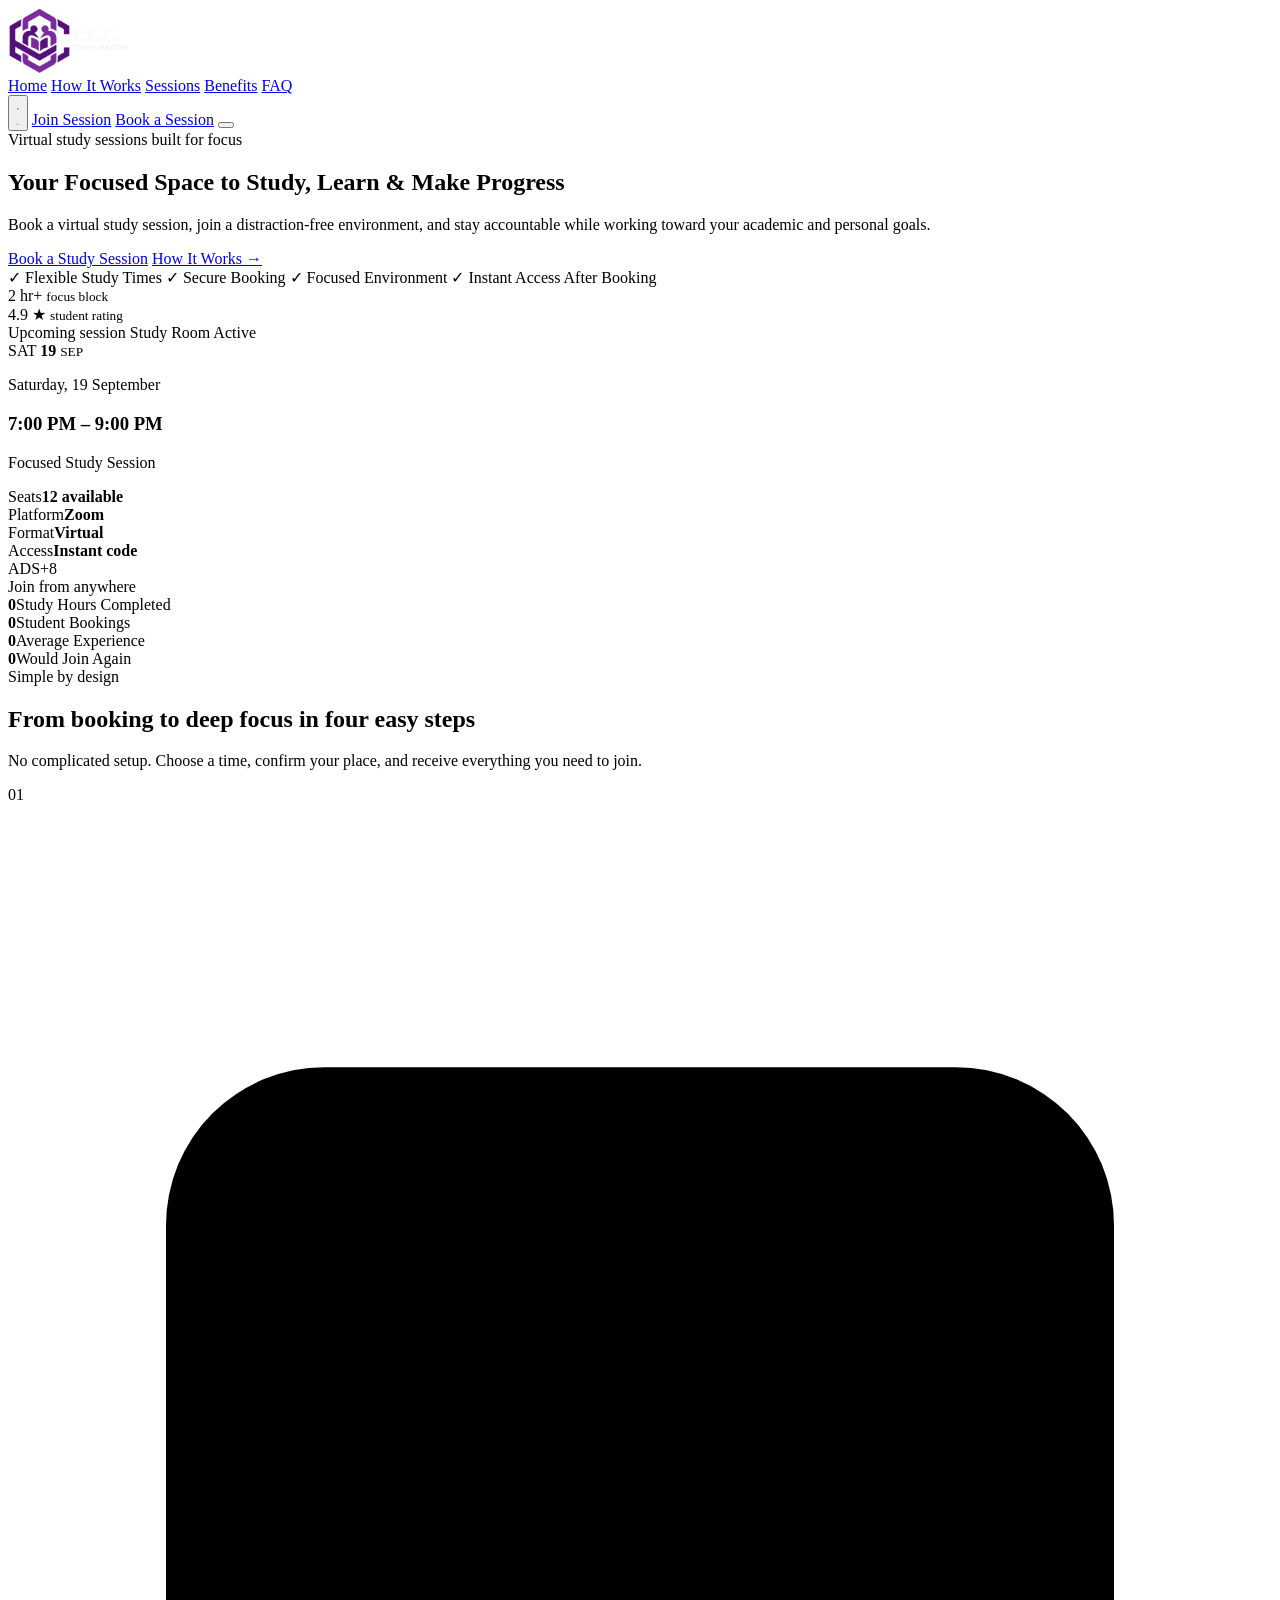
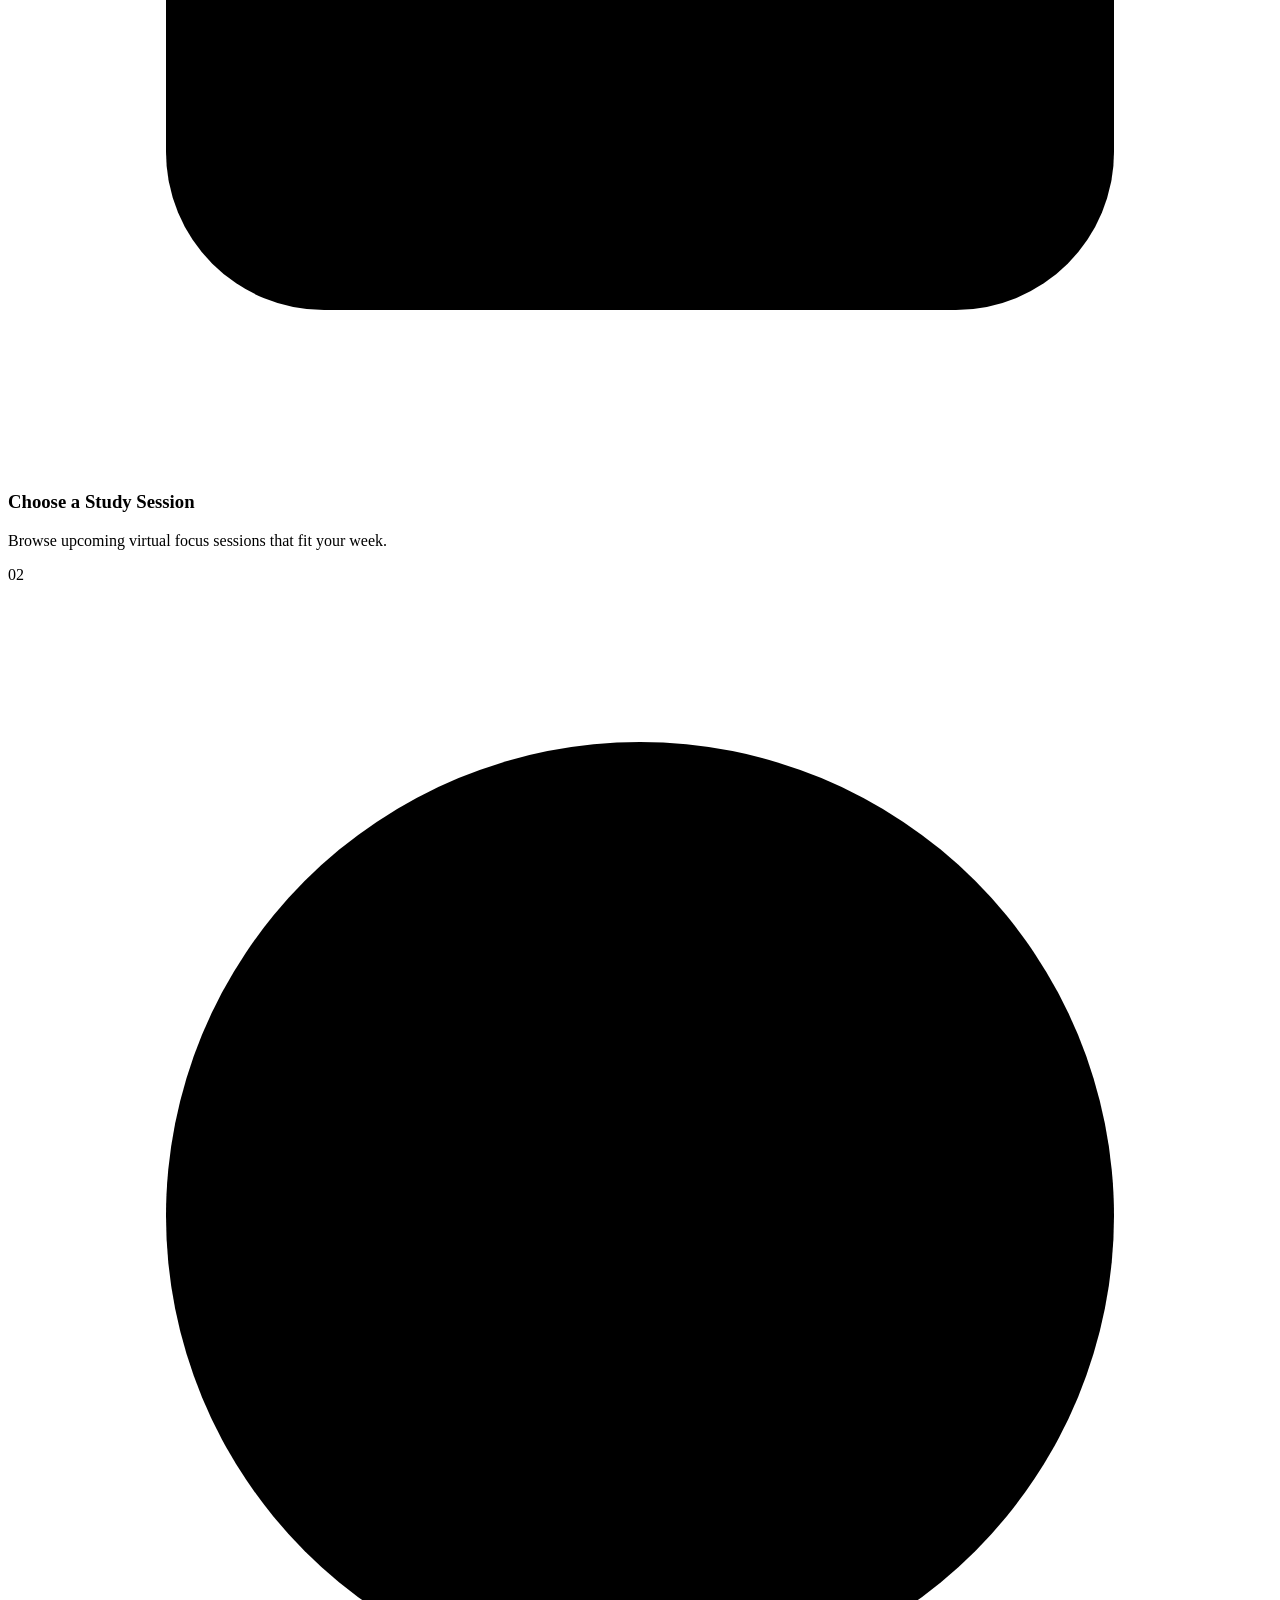
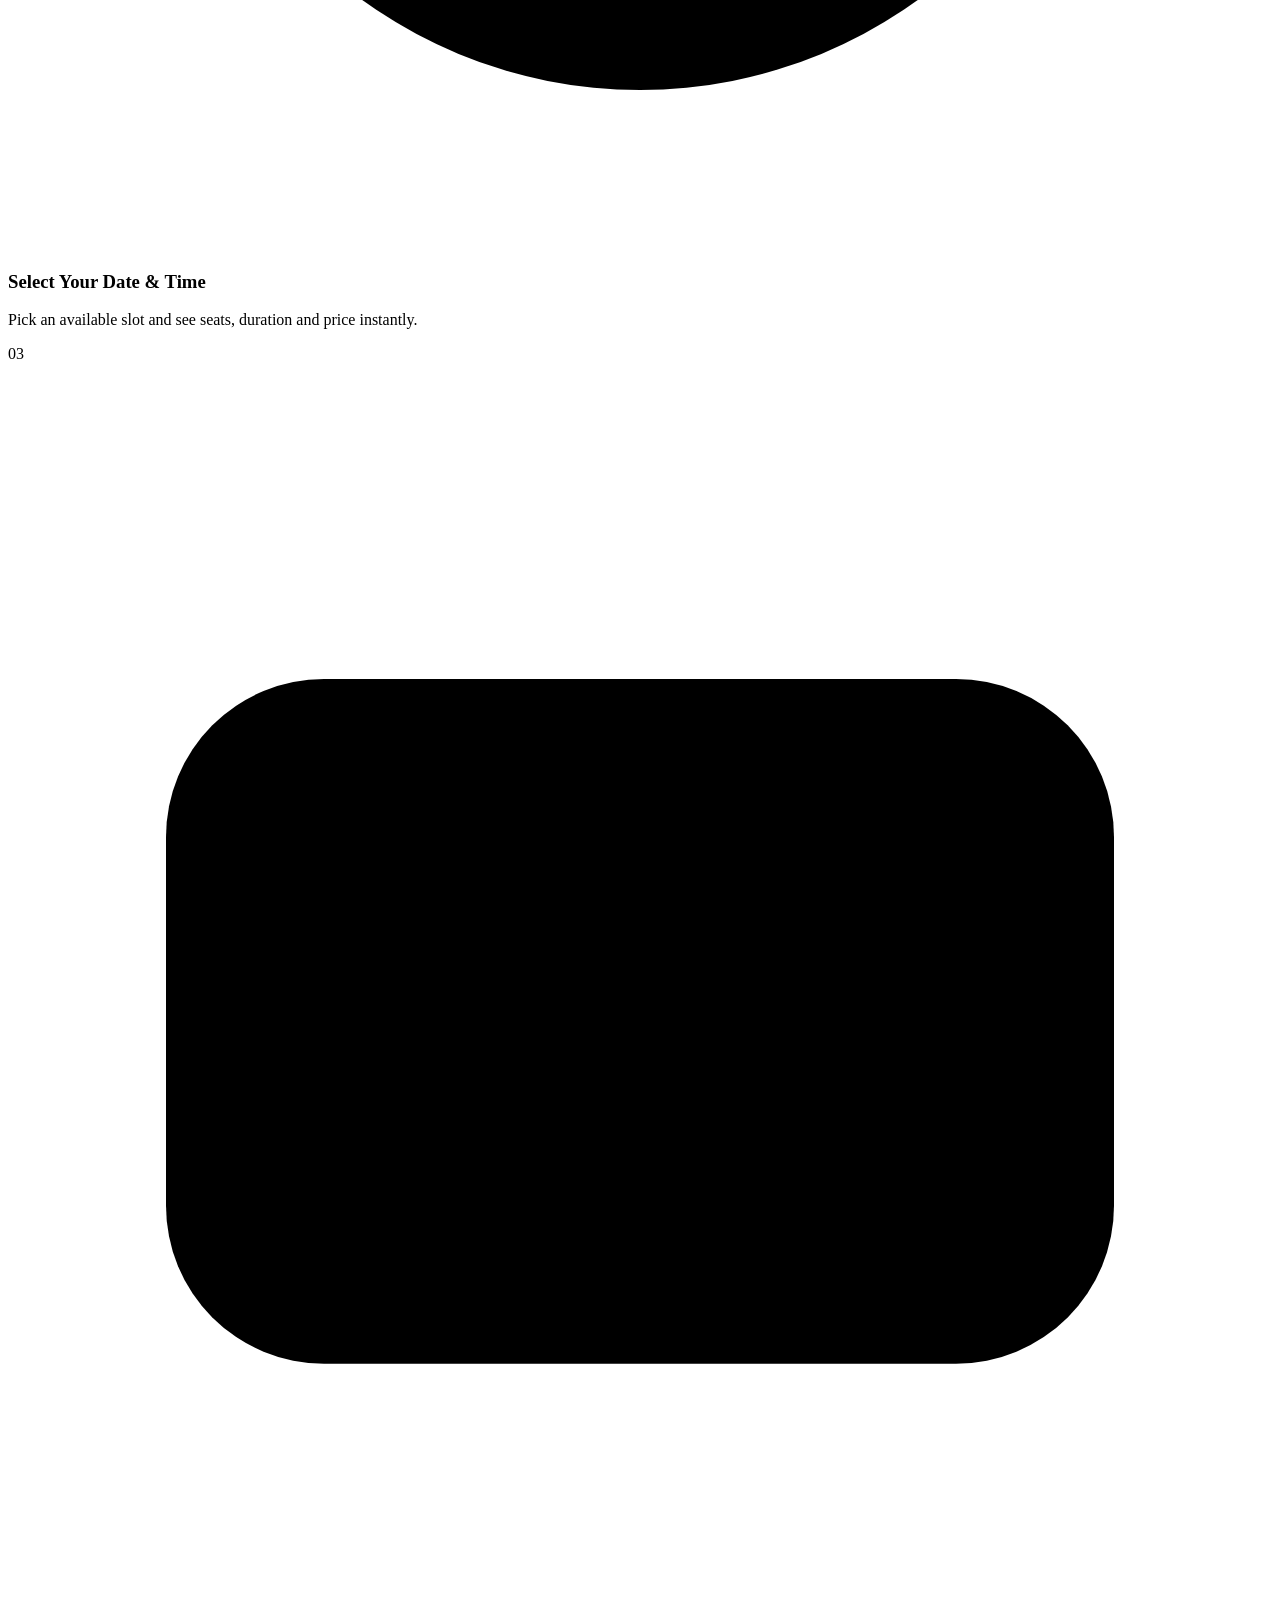
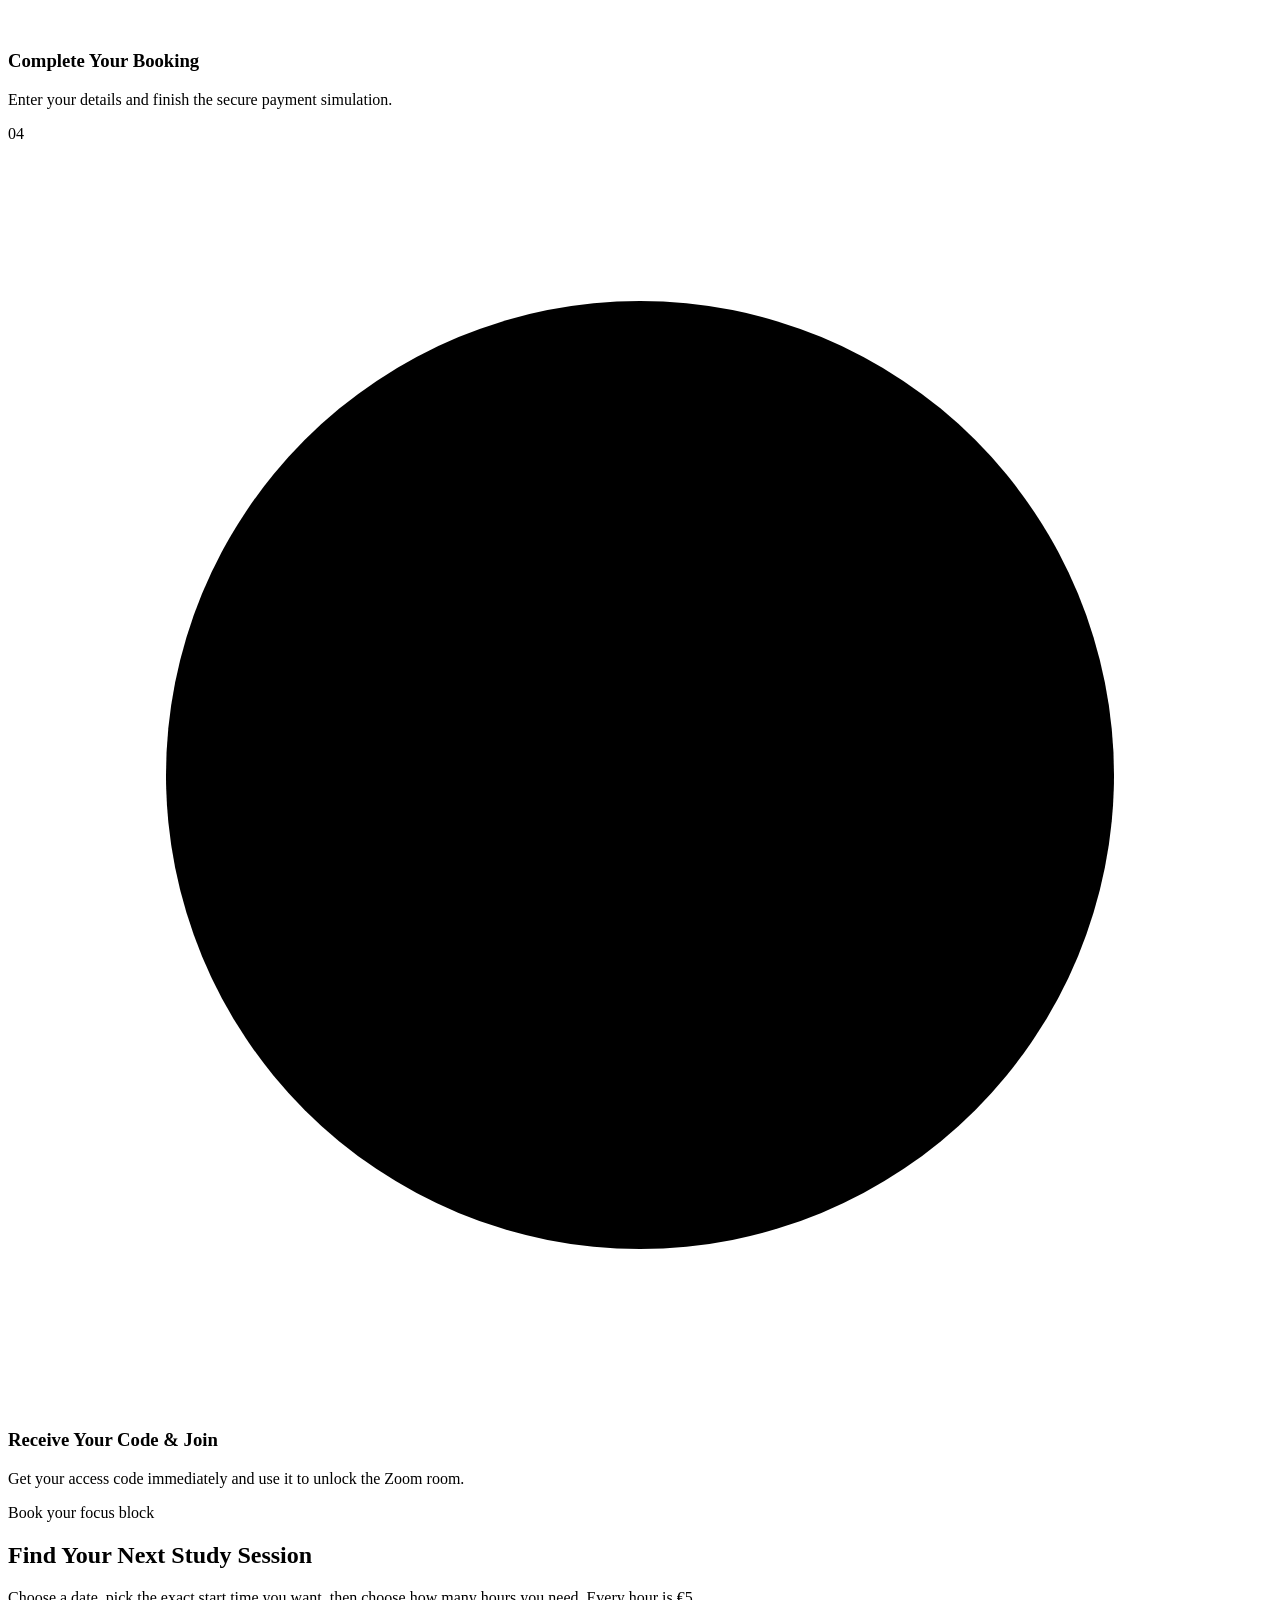
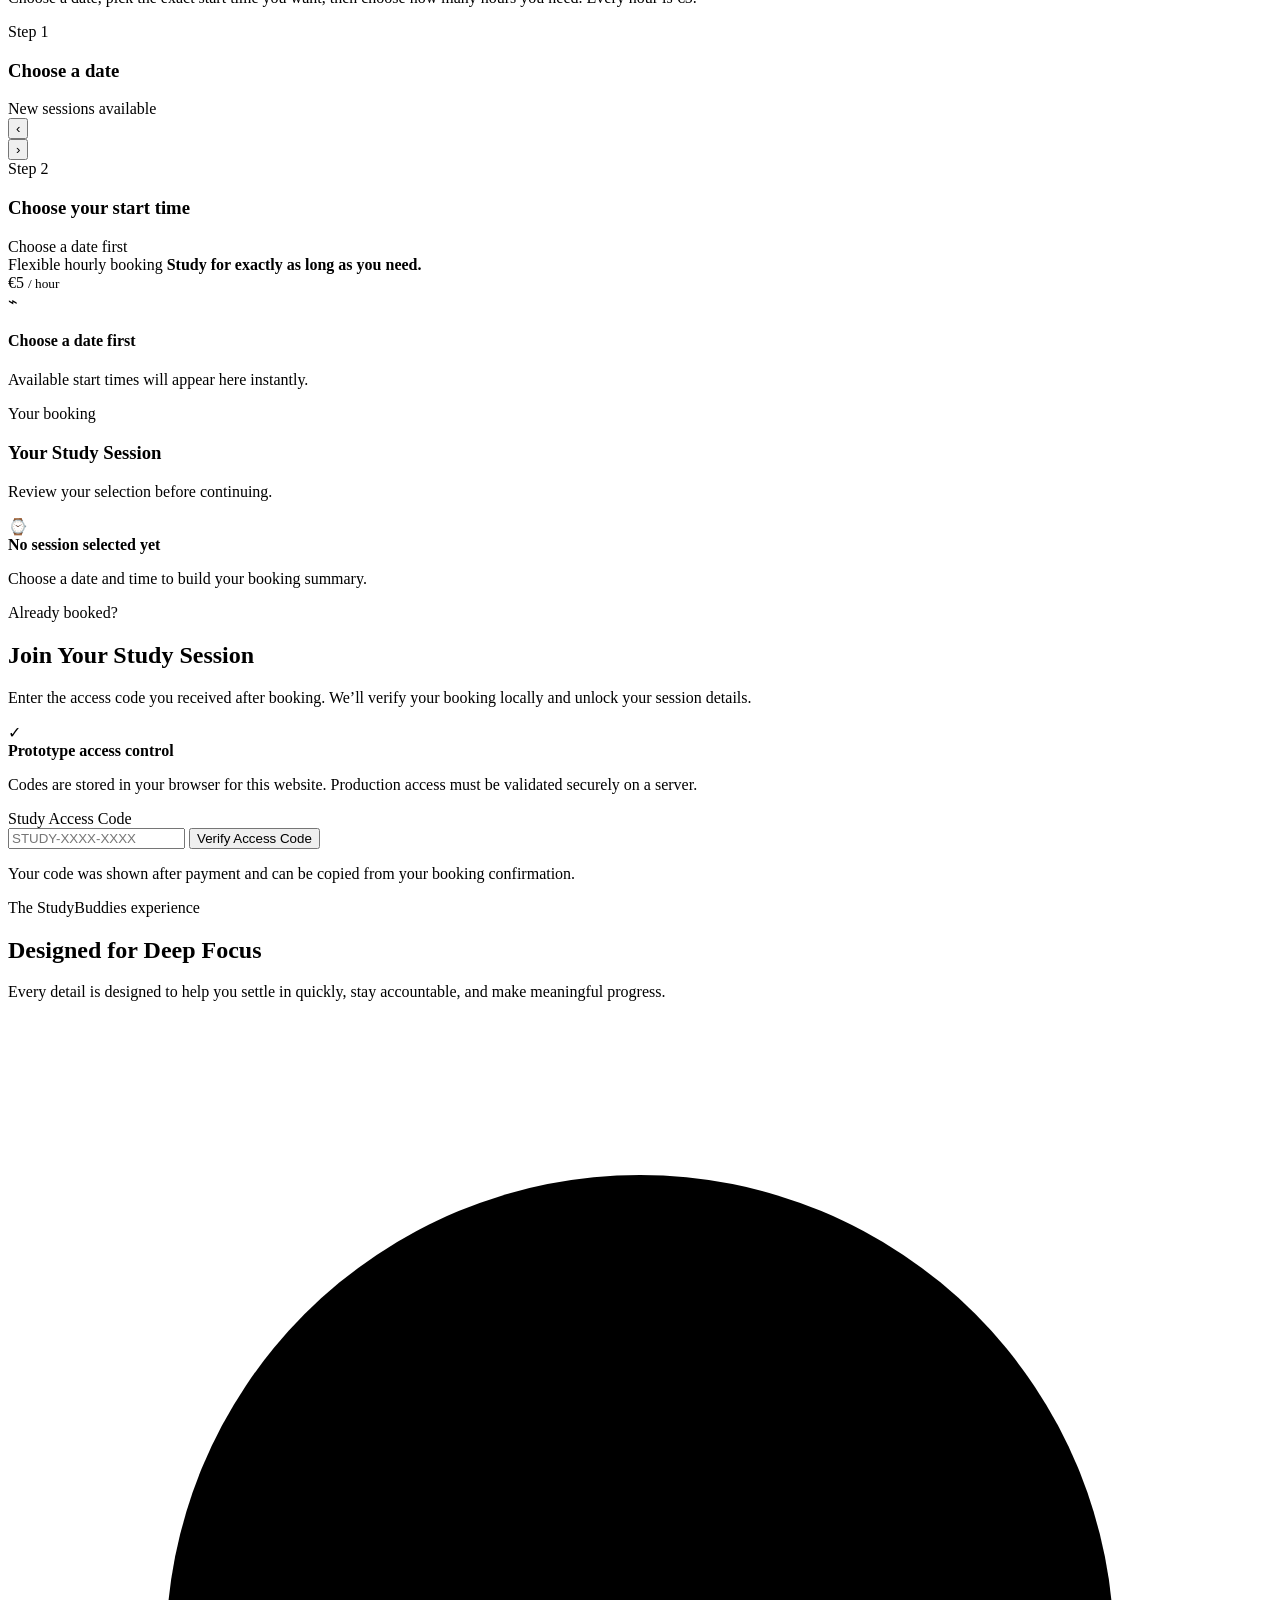
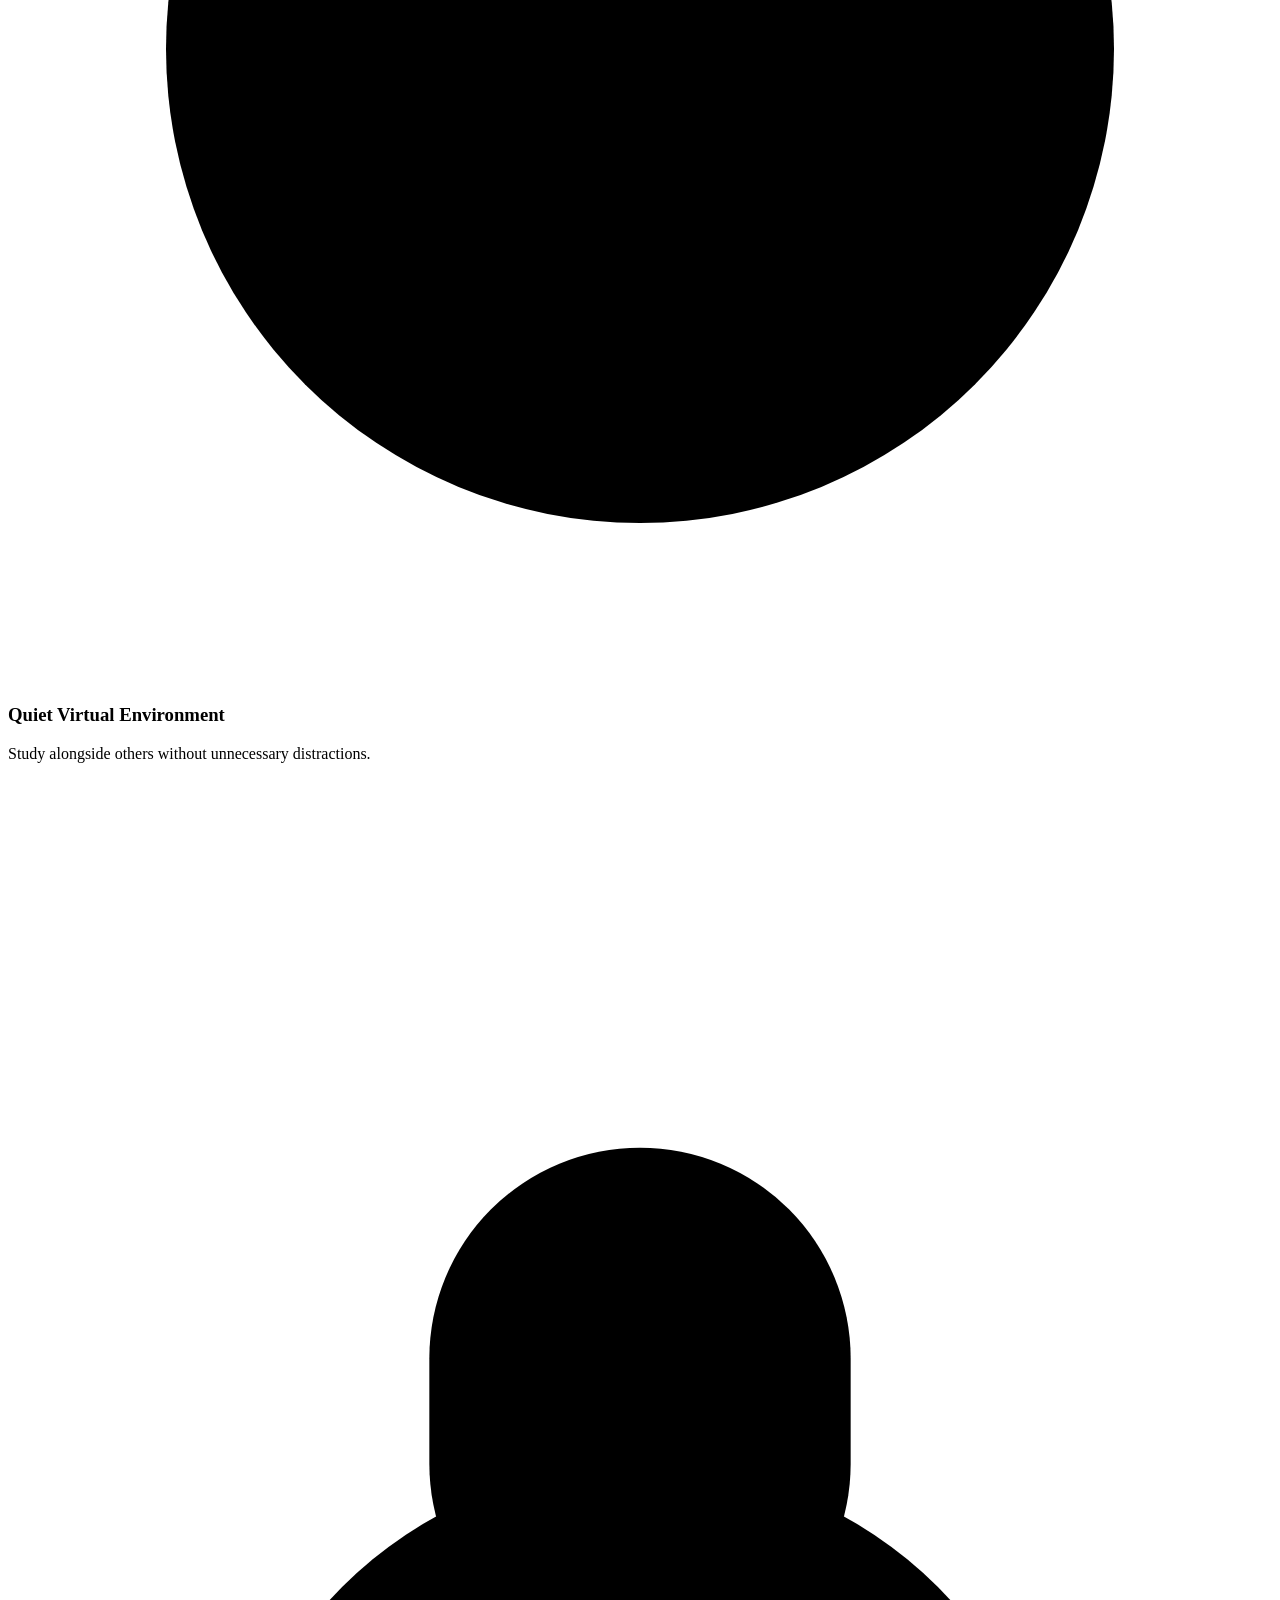
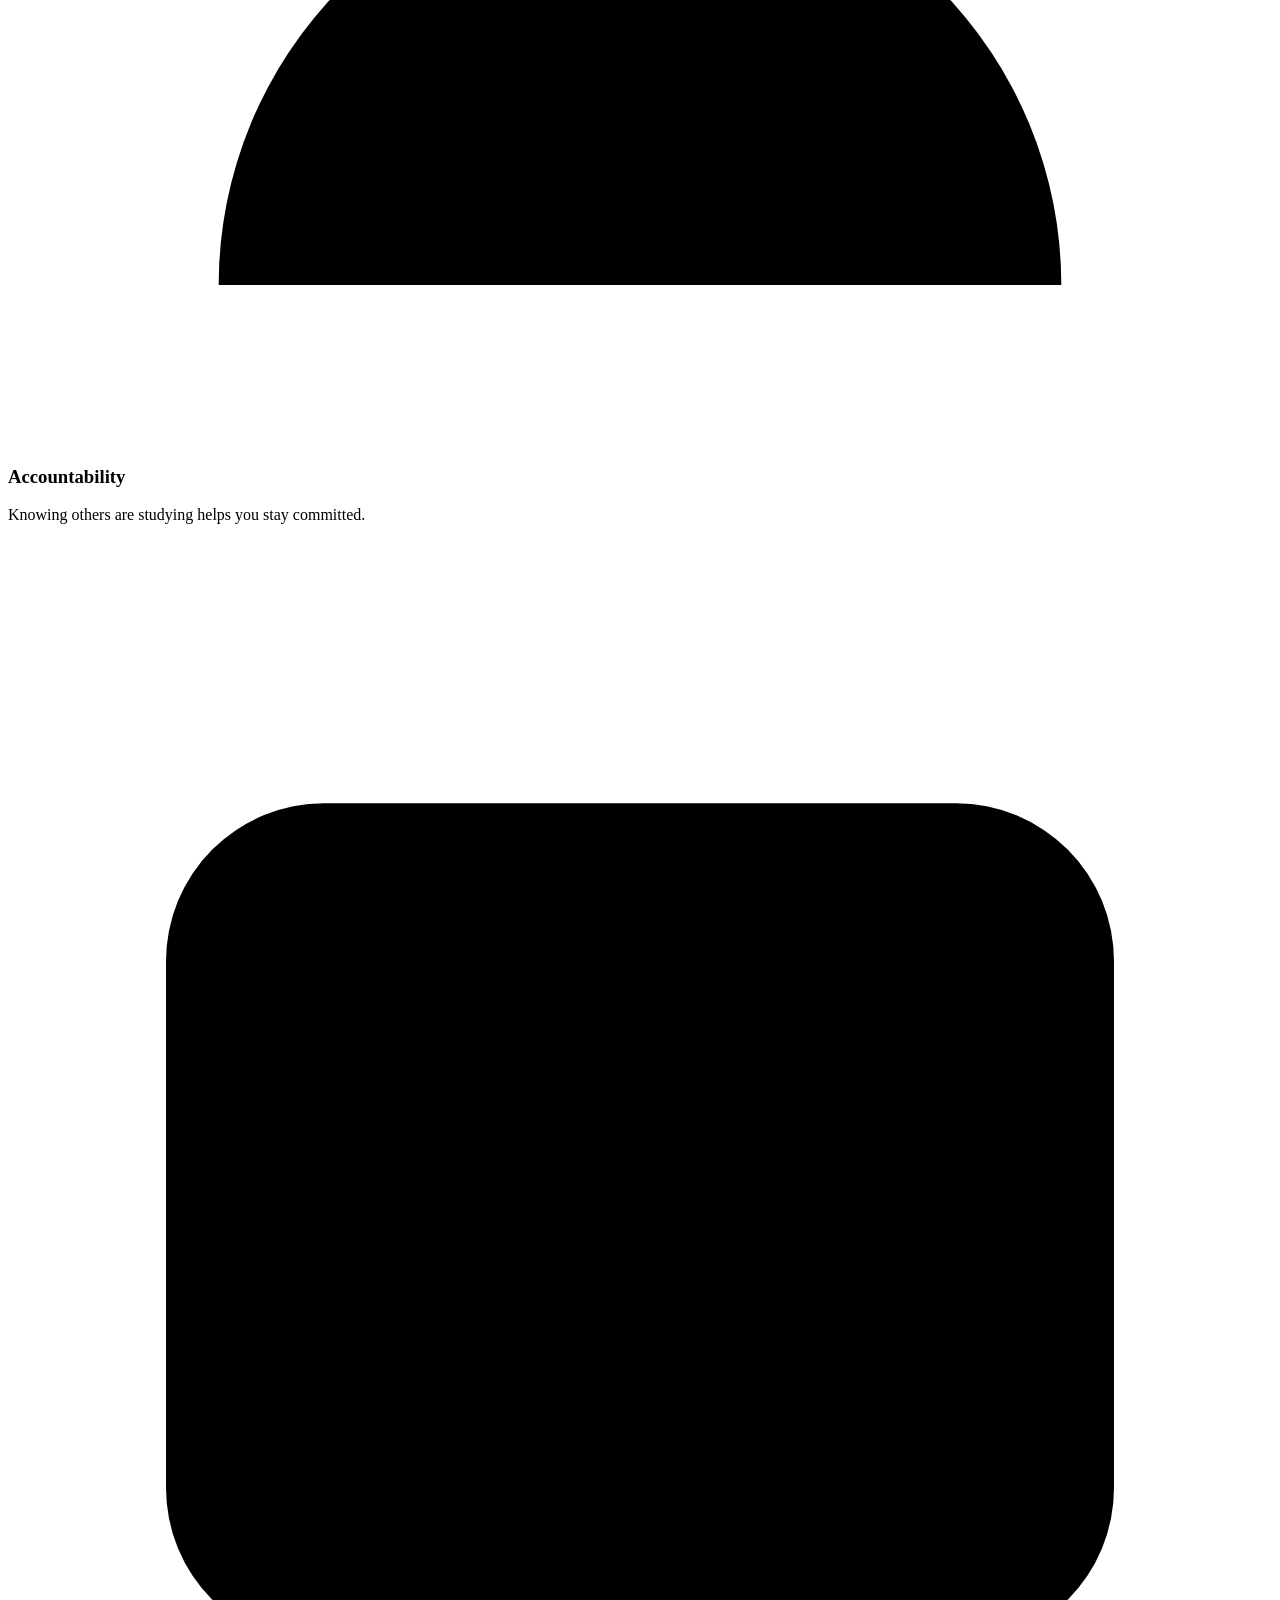
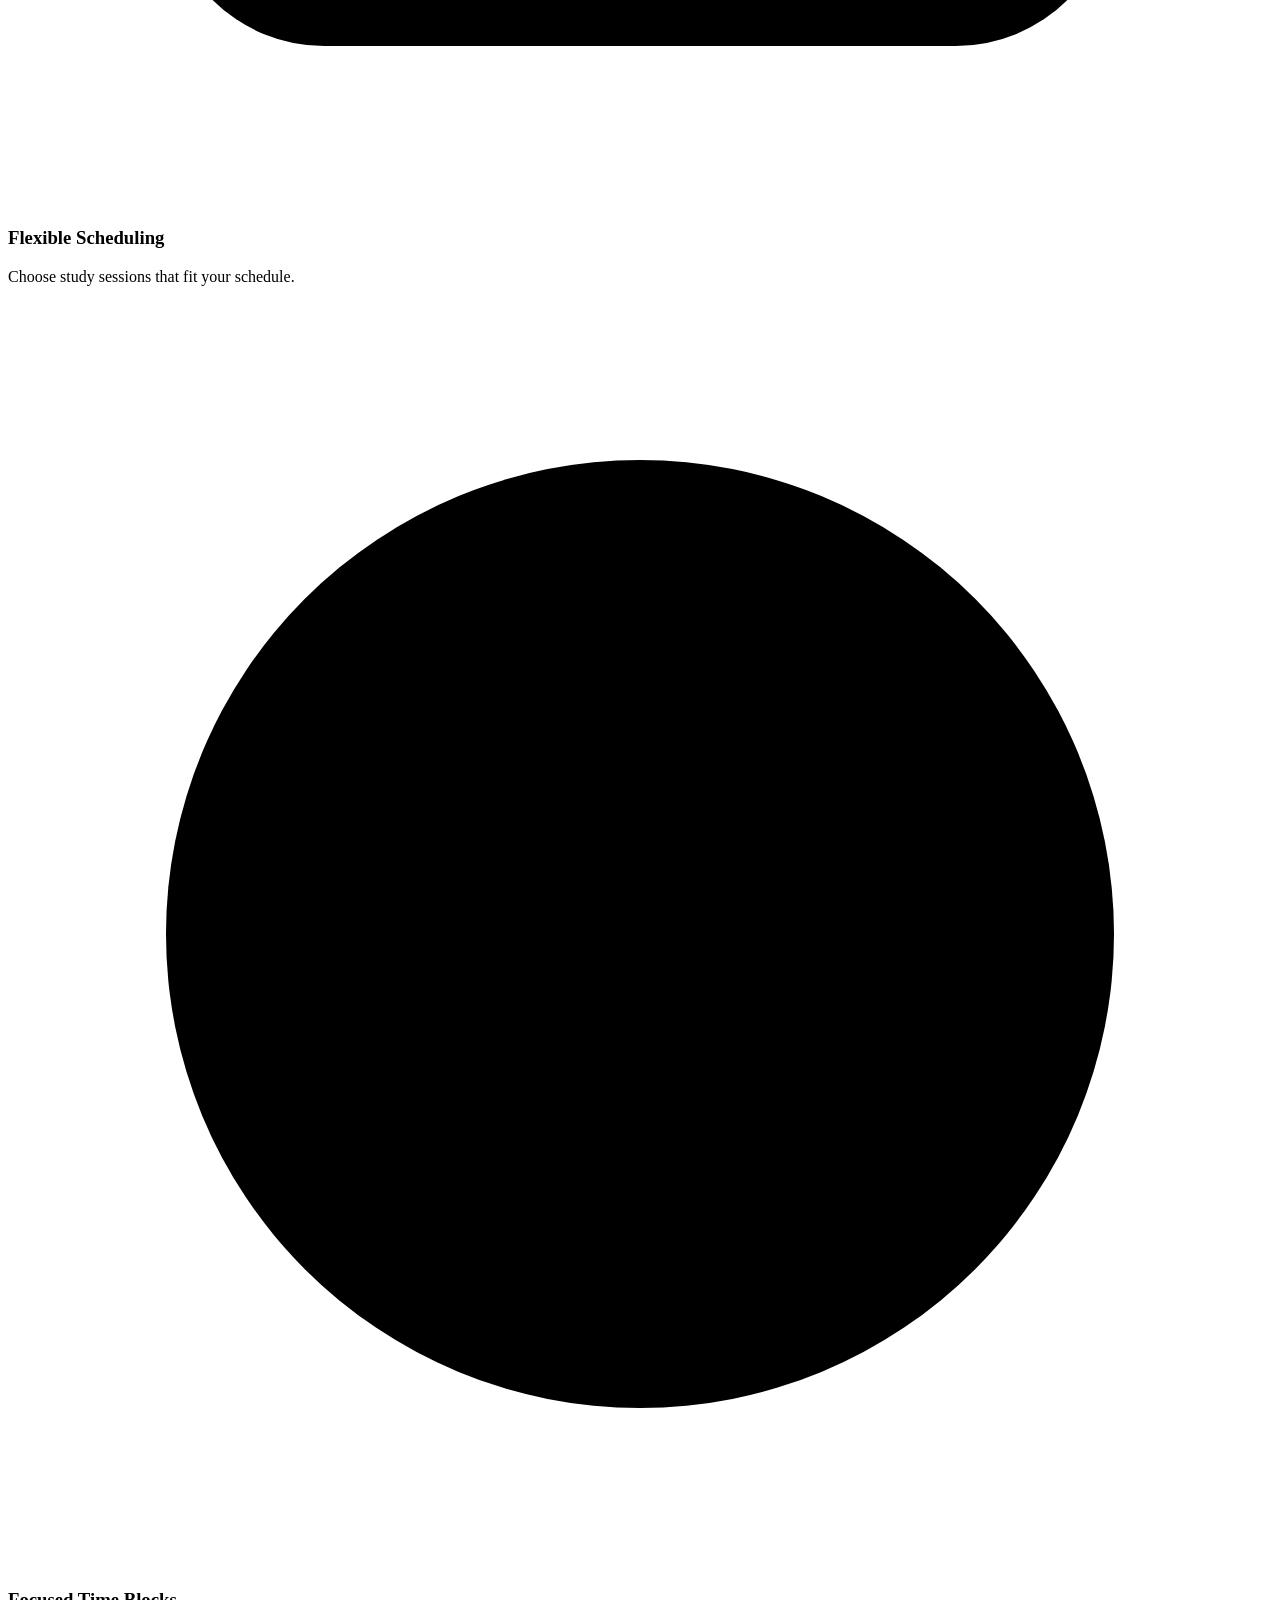
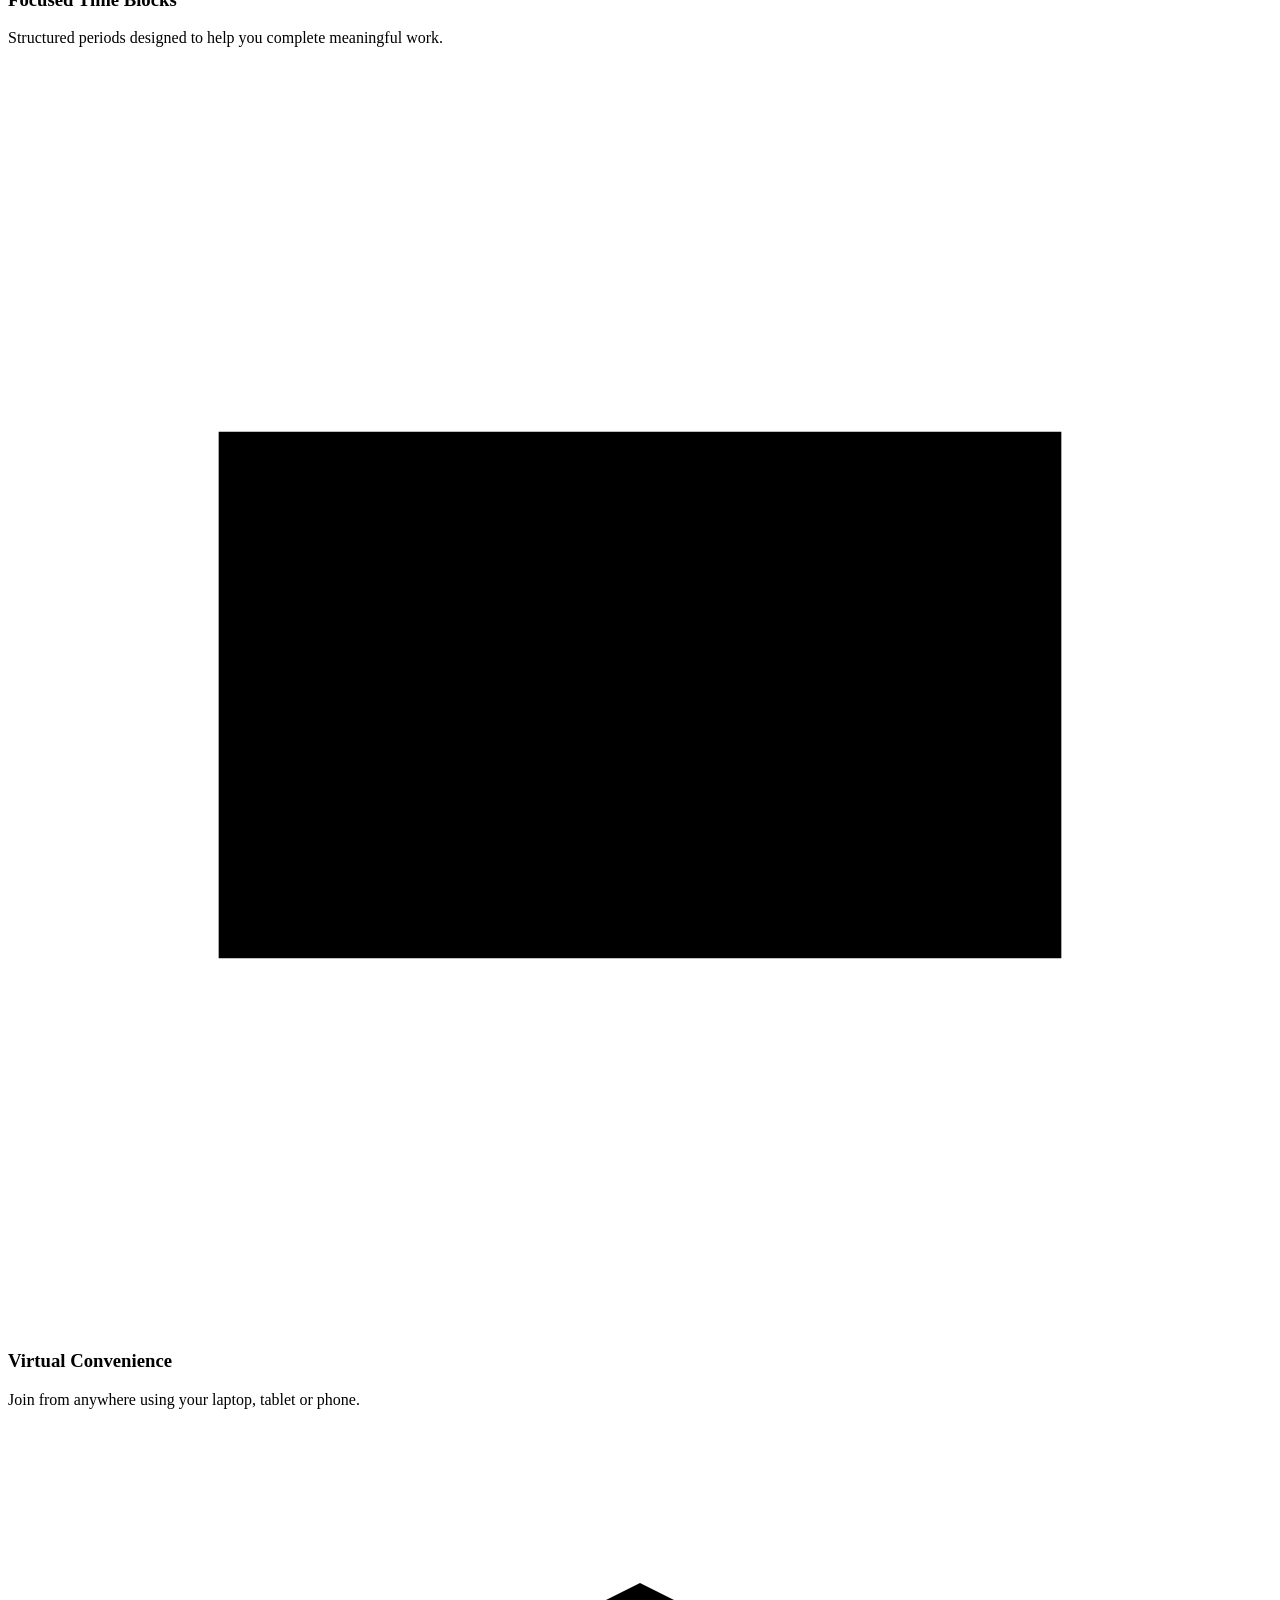
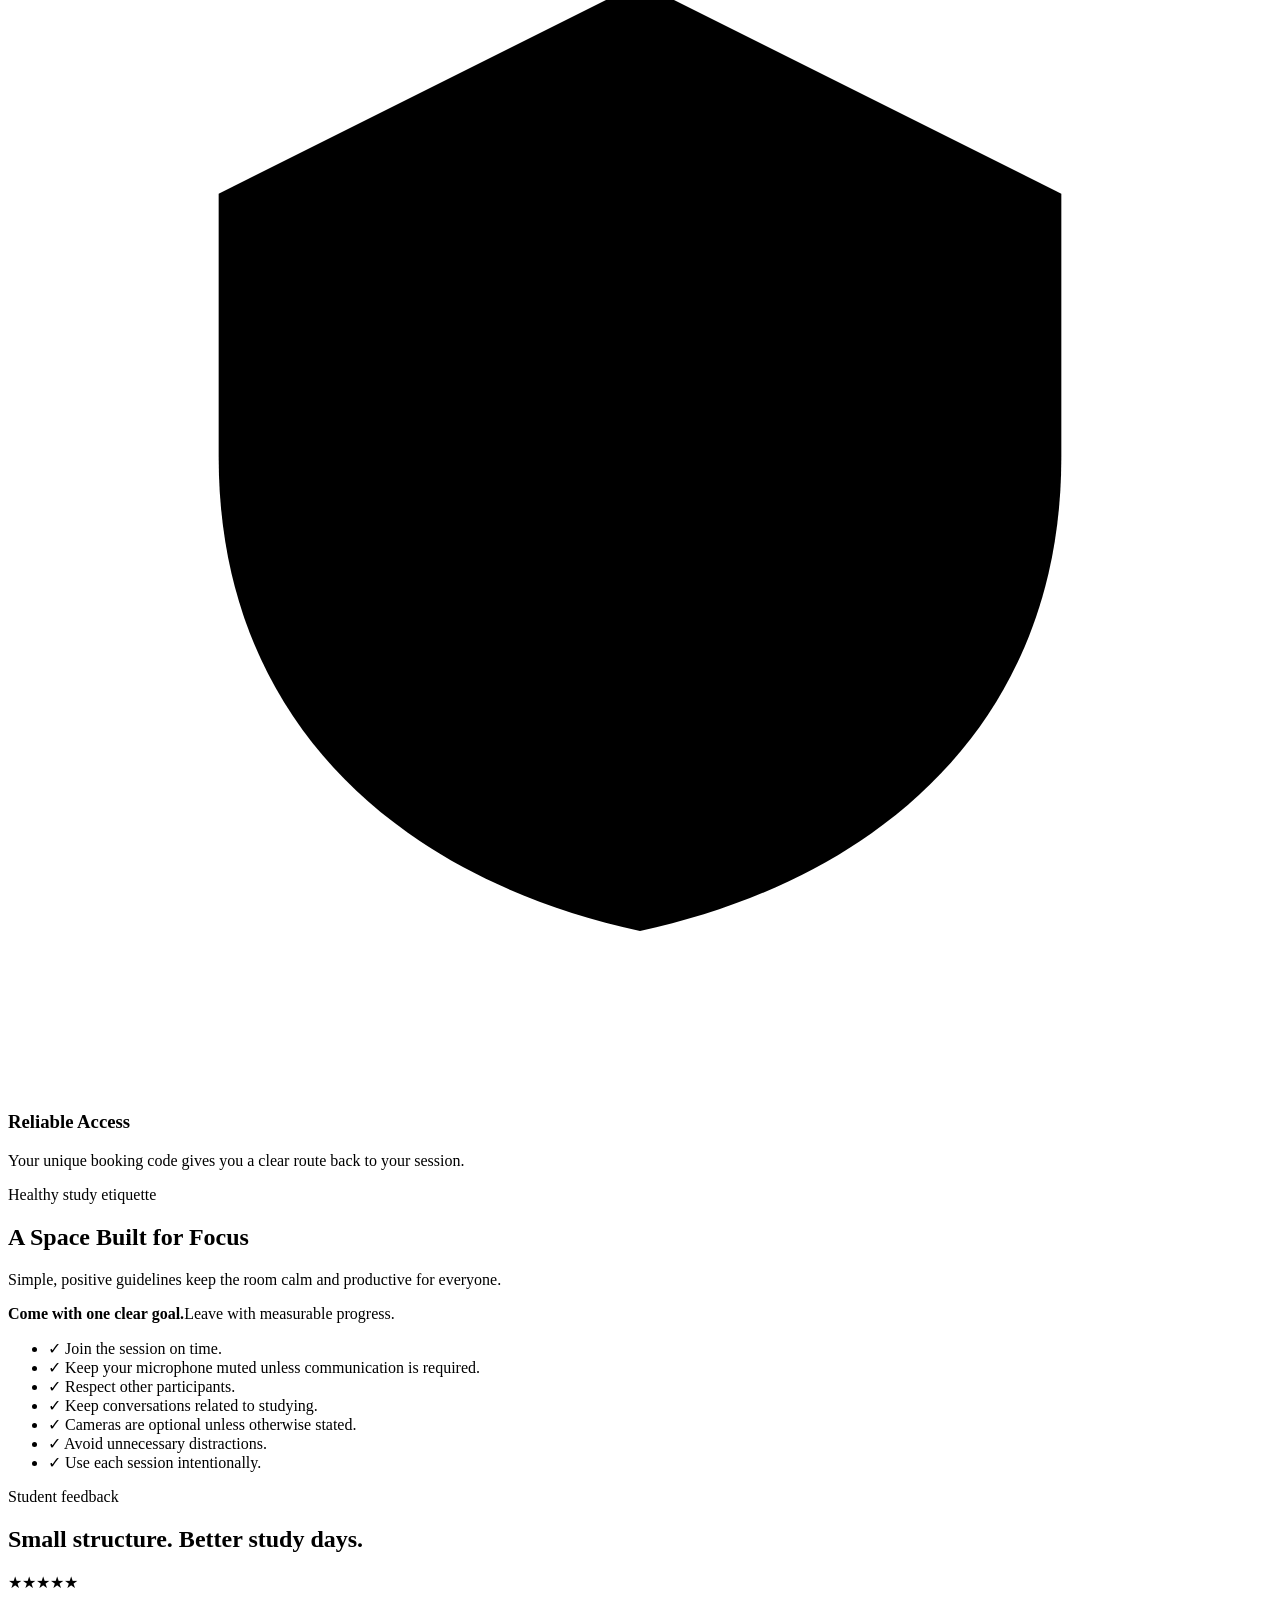
==== index.html @ 76c0d609 "Move files to root" ====
<!DOCTYPE html>
<html lang="en" data-theme="light">
<head>
  <meta charset="UTF-8" />
  <meta name="viewport" content="width=device-width, initial-scale=1.0" />
  <meta name="description" content="StudyBuddies helps students book focused virtual study sessions, pay securely, receive an access code, and join a Zoom study room." />
  <meta name="theme-color" content="#101936" />
   <link rel="shortcut icon" href="logo7.png" type="image/x-icon">
  <title>StudyBuddies — Study Better. Stay Focused. Achieve More.</title>
  <link rel="preconnect" href="https://fonts.googleapis.com" />
  <link rel="preconnect" href="https://fonts.gstatic.com" crossorigin />
  <link href="https://fonts.googleapis.com/css2?family=Manrope:wght@400;500;600;700;800&display=swap" rel="stylesheet" />
   <link rel="stylesheet" href="asset/styles.css">
</head>
<body>
  <div class="scroll-progress" id="scrollProgress" aria-hidden="true"></div>

  <header class="site-header" id="siteHeader">
    <div class="container nav-wrap">
      <a href="#home" class="brand" aria-label="StudySpace home">
        <img src="logo7.png" style="width: 120px;">
      </a>

      <nav class="desktop-nav" aria-label="Primary navigation">
        <a href="#home">Home</a>
        <a href="#how">How It Works</a>
        <a href="#sessions">Sessions</a>
        <a href="#benefits">Benefits</a>
        <a href="#faq">FAQ</a>
      </nav>

      <div class="nav-actions">
        <button class="theme-toggle" id="themeToggle" type="button" aria-label="Toggle dark mode" title="Toggle theme">
          <svg class="sun-icon" viewBox="0 0 24 24" aria-hidden="true"><circle cx="12" cy="12" r="4"/><path d="M12 2v2M12 20v2M4.93 4.93l1.42 1.42M17.66 17.66l1.41 1.41M2 12h2M20 12h2M4.93 19.07l1.42-1.42M17.66 6.34l1.41-1.41"/></svg>
          <svg class="moon-icon" viewBox="0 0 24 24" aria-hidden="true"><path d="M20.5 15.5A8.5 8.5 0 0 1 8.5 3.5 8.5 8.5 0 1 0 20.5 15.5Z"/></svg>
        </button>
        <a class="btn btn-ghost nav-join" href="#join">Join Session</a>
        <a class="btn btn-primary nav-book" href="#sessions">Book a Session</a>
        <button class="menu-toggle" id="menuToggle" type="button" aria-expanded="false" aria-controls="mobileMenu" aria-label="Open menu">
          <span></span><span></span><span></span>
        </button>
      </div>
    </div>

    <div class="mobile-menu" id="mobileMenu" hidden>
      <nav aria-label="Mobile navigation">
        <a href="#home">Home</a>
        <a href="#how">How It Works</a>
        <a href="#sessions">Sessions</a>
        <a href="#benefits">Benefits</a>
        <a href="#faq">FAQ</a>
        <a href="#join">Join Session</a>
        <a class="btn btn-primary" href="#sessions">Book a Session</a>
      </nav>
    </div>
  </header>

  <main>
    <section class="hero" id="home">
      <div class="hero-grid-bg" aria-hidden="true"></div>
      <div class="hero-orb orb-one" aria-hidden="true"></div>
      <div class="hero-orb orb-two" aria-hidden="true"></div>
      <div class="container hero-layout">
        <div class="hero-copy reveal">
          <span class="eyebrow"><span class="eyebrow-dot"></span> Virtual study sessions built for focus</span>
          <h1>Your Focused Space to <span>Study, Learn &amp; Make Progress</span></h1>
          <p>Book a virtual study session, join a distraction-free environment, and stay accountable while working toward your academic and personal goals.</p>
          <div class="hero-actions">
            <a class="btn btn-primary btn-lg" href="#sessions">Book a Study Session</a>
            <a class="btn btn-secondary btn-lg" href="#how">How It Works <span aria-hidden="true">→</span></a>
          </div>
          <div class="trust-row" aria-label="StudySpace benefits">
            <span>✓ Flexible Study Times</span>
            <span>✓ Secure Booking</span>
            <span>✓ Focused Environment</span>
            <span>✓ Instant Access After Booking</span>
          </div>
        </div>

        <div class="hero-visual reveal delay-1" aria-label="Upcoming study session preview">
          <div class="session-preview-shell">
            <div class="mini-floating mini-one">2 hr+ <small>focus block</small></div>
            <div class="mini-floating mini-two">4.9 ★ <small>student rating</small></div>
            <article class="upcoming-card">
              <div class="upcoming-top">
                <span class="overline">Upcoming session</span>
                <span class="live-badge"><span class="pulse-dot"></span> Study Room Active</span>
              </div>
              <div class="date-tile">
                <span>SAT</span>
                <strong>19</strong>
                <small>SEP</small>
              </div>
              <div class="upcoming-body">
                <p class="muted">Saturday, 19 September</p>
                <h3>7:00 PM – 9:00 PM</h3>
                <p class="session-label">Focused Study Session</p>
                <div class="session-meta-grid">
                  <div><span>Seats</span><strong>12 available</strong></div>
                  <div><span>Platform</span><strong>Zoom</strong></div>
                  <div><span>Format</span><strong>Virtual</strong></div>
                  <div><span>Access</span><strong>Instant code</strong></div>
                </div>
                <div class="preview-footer">
                  <div class="avatar-stack" aria-label="Recent participants"><span>A</span><span>D</span><span>S</span><span>+8</span></div>
                  <span>Join from anywhere</span>
                </div>
              </div>
            </article>
          </div>
        </div>
      </div>
    </section>

    <section class="stats-section" aria-label="StudySpace statistics">
      <div class="container stats-grid">
        <div class="stat-card reveal"><strong class="stat-number" data-target="500" data-suffix="+">0</strong><span>Study Hours Completed</span></div>
        <div class="stat-card reveal"><strong class="stat-number" data-target="150" data-suffix="+">0</strong><span>Student Bookings</span></div>
        <div class="stat-card reveal"><strong class="stat-number" data-target="4.9" data-decimals="1" data-suffix="/5">0</strong><span>Average Experience</span></div>
        <div class="stat-card reveal"><strong class="stat-number" data-target="95" data-suffix="%">0</strong><span>Would Join Again</span></div>
      </div>
    </section>

    <section class="section" id="how">
      <div class="container">
        <div class="section-heading centered reveal">
          <span class="eyebrow">Simple by design</span>
          <h2>From booking to deep focus in four easy steps</h2>
          <p>No complicated setup. Choose a time, confirm your place, and receive everything you need to join.</p>
        </div>
        <div class="steps-grid">
          <article class="step-card reveal">
            <span class="step-number">01</span>
            <div class="icon-box"><svg viewBox="0 0 24 24"><rect x="3" y="5" width="18" height="16" rx="3"/><path d="M8 3v4M16 3v4M3 10h18"/></svg></div>
            <h3>Choose a Study Session</h3><p>Browse upcoming virtual focus sessions that fit your week.</p>
          </article>
          <article class="step-card reveal delay-1">
            <span class="step-number">02</span>
            <div class="icon-box"><svg viewBox="0 0 24 24"><circle cx="12" cy="12" r="9"/><path d="M12 7v5l3 2"/></svg></div>
            <h3>Select Your Date &amp; Time</h3><p>Pick an available slot and see seats, duration and price instantly.</p>
          </article>
          <article class="step-card reveal delay-2">
            <span class="step-number">03</span>
            <div class="icon-box"><svg viewBox="0 0 24 24"><rect x="3" y="6" width="18" height="13" rx="3"/><path d="M3 10h18M7 15h4"/></svg></div>
            <h3>Complete Your Booking</h3><p>Enter your details and finish the secure payment simulation.</p>
          </article>
          <article class="step-card reveal delay-3">
            <span class="step-number">04</span>
            <div class="icon-box"><svg viewBox="0 0 24 24"><path d="M7 12.5 10.5 16 17 8"/><circle cx="12" cy="12" r="9"/></svg></div>
            <h3>Receive Your Code &amp; Join</h3><p>Get your access code immediately and use it to unlock the Zoom room.</p>
          </article>
        </div>
      </div>
    </section>

    <section class="section booking-section" id="sessions">
      <div class="container">
        <div class="section-heading split reveal">
          <div><span class="eyebrow">Book your focus block</span><h2>Find Your Next Study Session</h2></div>
          <p>Choose a date, pick the exact start time you want, then choose how many hours you need. Every hour is €5.</p>
        </div>

        <div class="booking-layout">
          <div class="booking-main">
            <div class="booking-card reveal">
              <div class="booking-card-head">
                <div><span class="step-pill">Step 1</span><h3>Choose a date</h3></div>
                <span class="availability-badge"><span></span> New sessions available</span>
              </div>
              <div class="date-scroller-wrap">
                <button class="scroll-btn" id="dateScrollPrev" aria-label="Scroll dates left">‹</button>
                <div class="date-scroller" id="dateList" role="listbox" aria-label="Available study dates"></div>
                <button class="scroll-btn" id="dateScrollNext" aria-label="Scroll dates right">›</button>
              </div>
            </div>

            <div class="booking-card reveal">
              <div class="booking-card-head">
                <div><span class="step-pill">Step 2</span><h3>Choose your start time</h3></div>
                <span class="selected-date-label" id="selectedDateLabel">Choose a date first</span>
              </div>

              <div class="time-helper" id="timeHelper">
                <div>
                  <span class="time-helper-kicker">Flexible hourly booking</span>
                  <strong>Study for exactly as long as you need.</strong>
                </div>
                <span class="hourly-rate">€5 <small>/ hour</small></span>
              </div>

              <div class="time-grid" id="timeList" aria-live="polite">
                <div class="empty-state"><div class="empty-icon">⌁</div><h4>Choose a date first</h4><p>Available start times will appear here instantly.</p></div>
              </div>

              <div class="duration-panel" id="durationPanel" hidden>
                <div class="duration-head">
                  <div><span class="step-pill subtle">Step 3</span><h4>How long would you like to study?</h4></div>
                  <span id="selectedStartLabel">Start time selected</span>
                </div>
                <div class="duration-options" id="durationOptions" role="group" aria-label="Study duration"></div>
                <div class="duration-preview" id="durationPreview" aria-live="polite"></div>
              </div>
            </div>
          </div>

          <aside class="booking-summary reveal" id="bookingSummary">
            <div class="summary-head"><span class="step-pill">Your booking</span><h3>Your Study Session</h3><p>Review your selection before continuing.</p></div>
            <div class="summary-placeholder" id="summaryPlaceholder">
              <div class="summary-illustration">⌚</div><strong>No session selected yet</strong><p>Choose a date and time to build your booking summary.</p>
            </div>
            <div class="summary-content" id="summaryContent" hidden>
              <dl>
                <div><dt>Date</dt><dd id="summaryDate">—</dd></div>
                <div><dt>Time</dt><dd id="summaryTime">—</dd></div>
                <div><dt>Duration</dt><dd id="summaryDuration">—</dd></div>
                <div><dt>Study Room</dt><dd>Virtual Focus Room</dd></div>
                <div><dt>Platform</dt><dd>Zoom</dd></div>
              </dl>
              <div class="price-row"><span>Total</span><strong id="summaryPrice">€ 0</strong></div>
              <button class="btn btn-primary btn-block" id="continueBookingBtn" type="button">Continue to Booking</button>
              <p class="secure-note"><span>◈</span> Click the link to make payment.</p>
            </div>
          </aside>
        </div>
      </div>
    </section>

    <section class="section join-section" id="join">
      <div class="container join-layout">
        <div class="join-copy reveal">
          <span class="eyebrow">Already booked?</span>
          <h2>Join Your Study Session</h2>
          <p>Enter the access code you received after booking. We’ll verify your booking locally and unlock your session details.</p>
          <div class="security-note"><span>✓</span><div><strong>Prototype access control</strong><p>Codes are stored in your browser for this website. Production access must be validated securely on a server.</p></div></div>
        </div>
        <div class="join-card reveal delay-1">
          <form id="verifyForm" novalidate>
            <label for="accessCodeInput">Study Access Code</label>
            <div class="code-input-row">
              <input id="accessCodeInput" name="accessCode" type="text" placeholder="STUDY-XXXX-XXXX" autocomplete="off" spellcheck="false" maxlength="15" />
              <button class="btn btn-primary" type="submit">Verify Access Code</button>
            </div>
            <p class="field-hint">Your code was shown after payment and can be copied from your booking confirmation.</p>
          </form>
          <div class="verify-result" id="verifyResult" aria-live="polite"></div>
        </div>
      </div>
    </section>

    <section class="section" id="benefits">
      <div class="container">
        <div class="section-heading centered reveal"><span class="eyebrow">The StudyBuddies experience</span><h2>Designed for Deep Focus</h2><p>Every detail is designed to help you settle in quickly, stay accountable, and make meaningful progress.</p></div>
        <div class="feature-grid">
          <article class="feature-card reveal"><div class="icon-box"><svg viewBox="0 0 24 24"><path d="M4 12h16M12 4v16"/><circle cx="12" cy="12" r="9"/></svg></div><h3>Quiet Virtual Environment</h3><p>Study alongside others without unnecessary distractions.</p></article>
          <article class="feature-card reveal delay-1"><div class="icon-box"><svg viewBox="0 0 24 24"><path d="M8 11a4 4 0 1 1 8 0v2a4 4 0 1 1-8 0v-2Z"/><path d="M4 21a8 8 0 0 1 16 0"/></svg></div><h3>Accountability</h3><p>Knowing others are studying helps you stay committed.</p></article>
          <article class="feature-card reveal delay-2"><div class="icon-box"><svg viewBox="0 0 24 24"><rect x="3" y="5" width="18" height="16" rx="3"/><path d="M7 3v4M17 3v4M3 10h18"/></svg></div><h3>Flexible Scheduling</h3><p>Choose study sessions that fit your schedule.</p></article>
          <article class="feature-card reveal"><div class="icon-box"><svg viewBox="0 0 24 24"><circle cx="12" cy="12" r="9"/><path d="M12 7v5l4 2"/></svg></div><h3>Focused Time Blocks</h3><p>Structured periods designed to help you complete meaningful work.</p></article>
          <article class="feature-card reveal delay-1"><div class="icon-box"><svg viewBox="0 0 24 24"><path d="M4 7h16v10H4z"/><path d="M8 21h8M12 17v4"/></svg></div><h3>Virtual Convenience</h3><p>Join from anywhere using your laptop, tablet or phone.</p></article>
          <article class="feature-card reveal delay-2"><div class="icon-box"><svg viewBox="0 0 24 24"><path d="M12 3 4 7v5c0 5 3.4 8 8 9 4.6-1 8-4 8-9V7l-8-4Z"/><path d="m9 12 2 2 4-4"/></svg></div><h3>Reliable Access</h3><p>Your unique booking code gives you a clear route back to your session.</p></article>
        </div>
      </div>
    </section>

    <section class="section rules-section">
      <div class="container rules-layout">
        <div class="rules-copy reveal"><span class="eyebrow">Healthy study etiquette</span><h2>A Space Built for Focus</h2><p>Simple, positive guidelines keep the room calm and productive for everyone.</p><div class="rules-highlight"><strong>Come with one clear goal.</strong><span>Leave with measurable progress.</span></div></div>
        <div class="rules-card reveal delay-1">
          <ul>
            <li><span>✓</span> Join the session on time.</li>
            <li><span>✓</span> Keep your microphone muted unless communication is required.</li>
            <li><span>✓</span> Respect other participants.</li>
            <li><span>✓</span> Keep conversations related to studying.</li>
            <li><span>✓</span> Cameras are optional unless otherwise stated.</li>
            <li><span>✓</span> Avoid unnecessary distractions.</li>
            <li><span>✓</span> Use each session intentionally.</li>
          </ul>
        </div>
      </div>
    </section>

    <section class="section testimonials-section">
      <div class="container">
        <div class="section-heading centered reveal"><span class="eyebrow">Student feedback</span><h2>Small structure. Better study days.</h2></div>
        <div class="testimonial-grid">
          <article class="testimonial-card reveal"><div class="stars" aria-label="5 out of 5 stars">★★★★★</div><blockquote>“Having a dedicated study session completely changed how productive my evenings are.”</blockquote><div class="testimonial-author"><span>L</span><div><strong>Loveth</strong><small>Medical Student</small></div></div></article>
          <article class="testimonial-card reveal delay-1"><div class="stars" aria-label="5 out of 5 stars">★★★★★</div><blockquote>“I used to procrastinate constantly. Booking a study session gives me a reason to actually sit down and work.”</blockquote><div class="testimonial-author"><span>D</span><div><strong>Daniel</strong><small>MSc Student</small></div></div></article>
          <article class="testimonial-card reveal delay-2"><div class="stars" aria-label="5 out of 5 stars">★★★★★</div><blockquote>“The environment is calm and simple. I get more work done in two hours here than an entire afternoon studying alone.”</blockquote><div class="testimonial-author"><span>A</span><div><strong>Amara</strong><small>Medical Student</small></div></div></article>
        </div>
      </div>
    </section>

    <section class="section pricing-section" id="pricing">
      <div class="container">
        <div class="section-heading centered reveal"><span class="eyebrow">Simple pricing</span><h2>Choose the focus plan that fits you</h2><p>Start with one session today. Multi-session packs can be enabled later when the backend is connected.</p></div>
        <div class="pricing-grid">
          <article class="pricing-card reveal"><span class="pricing-label">Flexible Study Time</span><div class="price"><span>€</span><strong>5</strong><small>/ hour</small></div><p>Choose the exact start time and number of hours that work for you.</p><ul><li>✓ 1-hour minimum booking</li><li>✓ Choose your own start time</li><li>✓ Zoom access</li><li>✓ Study accountability</li><li>✓ Instant access code</li></ul><a class="btn btn-primary btn-block" href="#sessions">Choose My Time</a></article>
          <article class="pricing-card featured reveal delay-1"><span class="best-value">Future Package</span><span class="pricing-label">Study Pack</span><div class="price"><span>€</span><strong>200</strong></div><p>A discounted five-hour study credit package for regular students.</p><ul><li>✓ 5 study hours</li><li>✓ Use across available dates</li><li>✓ Better value per hour</li><li>✓ Flexible scheduling</li><li>✓ Coming with backend launch</li></ul><button class="btn btn-secondary btn-block" type="button" disabled>Coming Soon</button></article>
        </div>
      </div>
    </section>

    <section class="section" id="faq">
      <div class="container faq-layout">
        <div class="faq-intro reveal"><span class="eyebrow">Questions, answered</span><h2>Everything you need to know</h2><p>Still unsure how a StudyBuddies session works? These are the questions students ask most often.</p><a class="btn btn-secondary" href="#sessions">Explore Sessions</a></div>
        <div class="faq-list" id="faqList">
          <article class="faq-item reveal"><button class="faq-question" type="button" aria-expanded="false"><span>What happens during a study session?</span><span class="faq-icon">+</span></button><div class="faq-answer"><p>You join a quiet virtual focus room, set your intention, and work independently alongside other students for the booked time block.</p></div></article>
          <article class="faq-item reveal"><button class="faq-question" type="button" aria-expanded="false"><span>Do I need to keep my camera on?</span><span class="faq-icon">+</span></button><div class="faq-answer"><p>No. Cameras are optional unless a specific session description says otherwise.</p></div></article>
          <article class="faq-item reveal"><button class="faq-question" type="button" aria-expanded="false"><span>How do I join the Zoom study room?</span><span class="faq-icon">+</span></button><div class="faq-answer"><p>Enter your access code in the “Join Your Study Session” section. Once verified, the Zoom button appears.</p></div></article>
          <article class="faq-item reveal"><button class="faq-question" type="button" aria-expanded="false"><span>Where will I find my access code?</span><span class="faq-icon">+</span></button><div class="faq-answer"><p>It is displayed immediately after successful payment. In production, it should also be delivered by email from the backend.</p></div></article>
          <article class="faq-item reveal"><button class="faq-question" type="button" aria-expanded="false"><span>Can I change my booking?</span><span class="faq-icon">+</span></button><div class="faq-answer"><p>This frontend prototype does not support rescheduling. A production backend can add booking changes, cancellation rules, and admin approval.</p></div></article>
          <article class="faq-item reveal"><button class="faq-question" type="button" aria-expanded="false"><span>What happens if I miss my session?</span><span class="faq-icon">+</span></button><div class="faq-answer"><p>Your booking remains tied to the selected session. A real service should define a clear refund and rescheduling policy.</p></div></article>
          <article class="faq-item reveal"><button class="faq-question" type="button" aria-expanded="false"><span>Can I join from my phone?</span><span class="faq-icon">+</span></button><div class="faq-answer"><p>Yes. Zoom works on supported phones, tablets and computers, although a larger screen may be more comfortable for studying.</p></div></article>
          <article class="faq-item reveal"><button class="faq-question" type="button" aria-expanded="false"><span>Is payment secure?</span><span class="faq-icon">+</span></button><div class="faq-answer"><p>This website simulates payment only and collects no card details. Production payments should be processed and verified by a trusted gateway such as Stripes.</p></div></article>
        </div>
      </div>
    </section>

    <section class="section final-cta">
      <div class="container">
        <div class="cta-card reveal">
          <div class="cta-grid" aria-hidden="true"></div>
          <div><span class="eyebrow light">Your next productive session starts here</span><h2>Ready to Make Your Next Study Session Count?</h2><p>Choose a time, reserve your study space and give yourself the focused environment you need to make progress.</p></div>
          <a class="btn btn-light btn-lg" href="#sessions">Book My Study Session</a>
        </div>
      </div>
    </section>
  </main>

  <footer class="site-footer">
    <div class="container footer-grid">
      <div class="footer-brand"><a href="#home" class="brand"> <img src="logo7.png" style="width: 160px;"></a><p>Your focused virtual space for better study sessions.</p><div class="social-row"><a href="https://instagram.com" target="_blank" rel="noopener" aria-label="Instagram">IG</a><a href="https://x.com" target="_blank" rel="noopener" aria-label="X / Twitter">𝕏</a><a href="https://linkedin.com" target="_blank" rel="noopener" aria-label="Tiktok">Tk</a><a href="mailto:christyscrashcourse@gmail.com" aria-label="Email">@</a></div></div>
      <div><h4>Explore</h4><a href="#home">Home</a><a href="#sessions">Sessions</a><a href="#how">How It Works</a><a href="#faq">FAQ</a></div>
      <div><h4>Support</h4><a href="mailto:christyscrashcourse@gmail.com">Contact</a><a href="#join">Join Session</a><a href="#pricing">Pricing</a></div>
      <div><h4>Legal</h4><a href="#">Privacy Policy</a><a href="#">Terms</a><a href="#">Refund Policy</a></div>
    </div>
    <div class="container footer-bottom"><span>© 2026 StudyBuddies. All rights reserved.</span><span>Built for students who want to make progress.</span></div>
  </footer>

  <button class="floating-book" id="floatingBook" type="button">Book Session</button>

  <div class="modal-backdrop" id="bookingModal" aria-hidden="true">
    <div class="modal" role="dialog" aria-modal="true" aria-labelledby="bookingModalTitle" tabindex="-1">
      <button class="modal-close" type="button" data-close="bookingModal" aria-label="Close booking form">×</button>
      <div class="modal-head"><span class="step-pill">Booking details</span><h2 id="bookingModalTitle">Reserve your study space</h2><p>Tell us who is joining and what you plan to work on.</p></div>
      <div class="modal-summary-strip" id="modalBookingSummary"></div>
      <form id="bookingForm" novalidate>
        <div class="form-grid">
          <div class="field"><label for="fullName">Full Name</label><input id="fullName" name="fullName" type="text" autocomplete="name" placeholder="Your full name" /><span class="error" data-error-for="fullName"></span></div>
          <div class="field"><label for="email">Email Address</label><input id="email" name="email" type="email" autocomplete="email" placeholder="you@example.com" /><span class="error" data-error-for="email"></span></div>
          <div class="field full"><label for="phone">Phone Number</label><input id="phone" name="phone" type="tel" autocomplete="tel" placeholder="e.g. +234 800 000 0000" /><span class="error" data-error-for="phone"></span></div>
          <div class="field full"><label for="studyGoal">Study Goal</label><textarea id="studyGoal" name="studyGoal" rows="4" placeholder="What are you planning to work on during this session?"></textarea><span class="error" data-error-for="studyGoal"></span><small>Example: Prepare for my engineering examination.</small></div>
        </div>
        <label class="check-row"><input id="guidelines" name="guidelines" type="checkbox" /><span>I agree to respect the StudyBuddies focus-room guidelines.</span></label><span class="error checkbox-error" data-error-for="guidelines"></span>
        <button class="btn btn-primary btn-block btn-lg" id="proceedPaymentBtn" type="submit">Proceed to Payment — <span id="bookingButtonPrice">€0</span></button>
      </form>
    </div>
  </div>

  <div class="modal-backdrop" id="paymentModal" aria-hidden="true">
    <div class="modal payment-modal" role="dialog" aria-modal="true" aria-labelledby="paymentModalTitle" tabindex="-1">
      <button class="modal-close" type="button" data-close="paymentModal" aria-label="Close payment">×</button>
      <div id="paymentInitialState">
        <div class="modal-head"><span class="secure-badge">◈ Secure checkout</span><h2 id="paymentModalTitle">Complete your booking</h2><p>This payment screen is a frontend simulation. No real banking data is requested or stored.</p></div>
        <div class="payment-overview" id="paymentOverview"></div>
        <fieldset class="payment-methods"><legend>Payment method</legend><label class="payment-option active"><input type="radio" name="paymentMethod" value="Card" checked><span class="method-icon">▣</span><span><strong>Card Method</strong><small></small></span><b>✓</b></label><label class="payment-option"><input type="radio" name="paymentMethod" value="Bank Transfer"><span class="method-icon">⇄</span><span><strong>Bank Transfer</strong><small>Simulated bank transfer</small></span><b>✓</b></label></label></fieldset>
        <button class="btn btn-primary btn-block btn-lg" id="paySecurelyBtn" type="button">Pay Securely</button>
        <p class="secure-note centered-note">🔒 Real payment verification must happen on a backend in production.</p>
      </div>
      <div class="payment-processing" id="paymentProcessingState" hidden><div class="loader-ring"></div><h3>Processing payment...</h3><p>Please keep this window open.</p></div>
      <div class="payment-success" id="paymentSuccessState" hidden><div class="success-icon">✓</div><h2>Payment Successful</h2><p>Your booking is confirmed.</p></div>
    </div>
  </div>

  <div class="modal-backdrop" id="successModal" aria-hidden="true">
    <div class="modal success-modal" role="dialog" aria-modal="true" aria-labelledby="successModalTitle" tabindex="-1">
      <button class="modal-close" type="button" data-close="successModal" aria-label="Close booking confirmation">×</button>
      <div class="success-burst" aria-hidden="true">✓</div>
      <span class="success-kicker">Booking confirmed</span>
      <h2 id="successModalTitle">You're Booked! 🎉</h2>
      <p class="success-copy">Your focus session is reserved. Save your access code somewhere safe.</p>
      <div class="success-session" id="successSessionDetails"></div>
      <div class="access-code-panel"><span>Your Study Access Code</span><strong id="generatedAccessCode">STUDY-XXXX-XXXX</strong><p>Keep this code safe. You will need it to access your study session.</p></div>
      <div class="success-actions"><button class="btn btn-primary" id="copyCodeBtn" type="button">Copy Access Code</button><a class="btn btn-secondary" id="successJoinBtn" href="#join">Join Study Session</a><button class="btn btn-secondary" id="addCalendarBtn" type="button">Add to Calendar</button></div>
    </div>
  </div>

  <div class="toast-stack" id="toastStack" aria-live="polite" aria-atomic="true"></div>

  <script src="asset/script.js"></script>
</body>
</html>
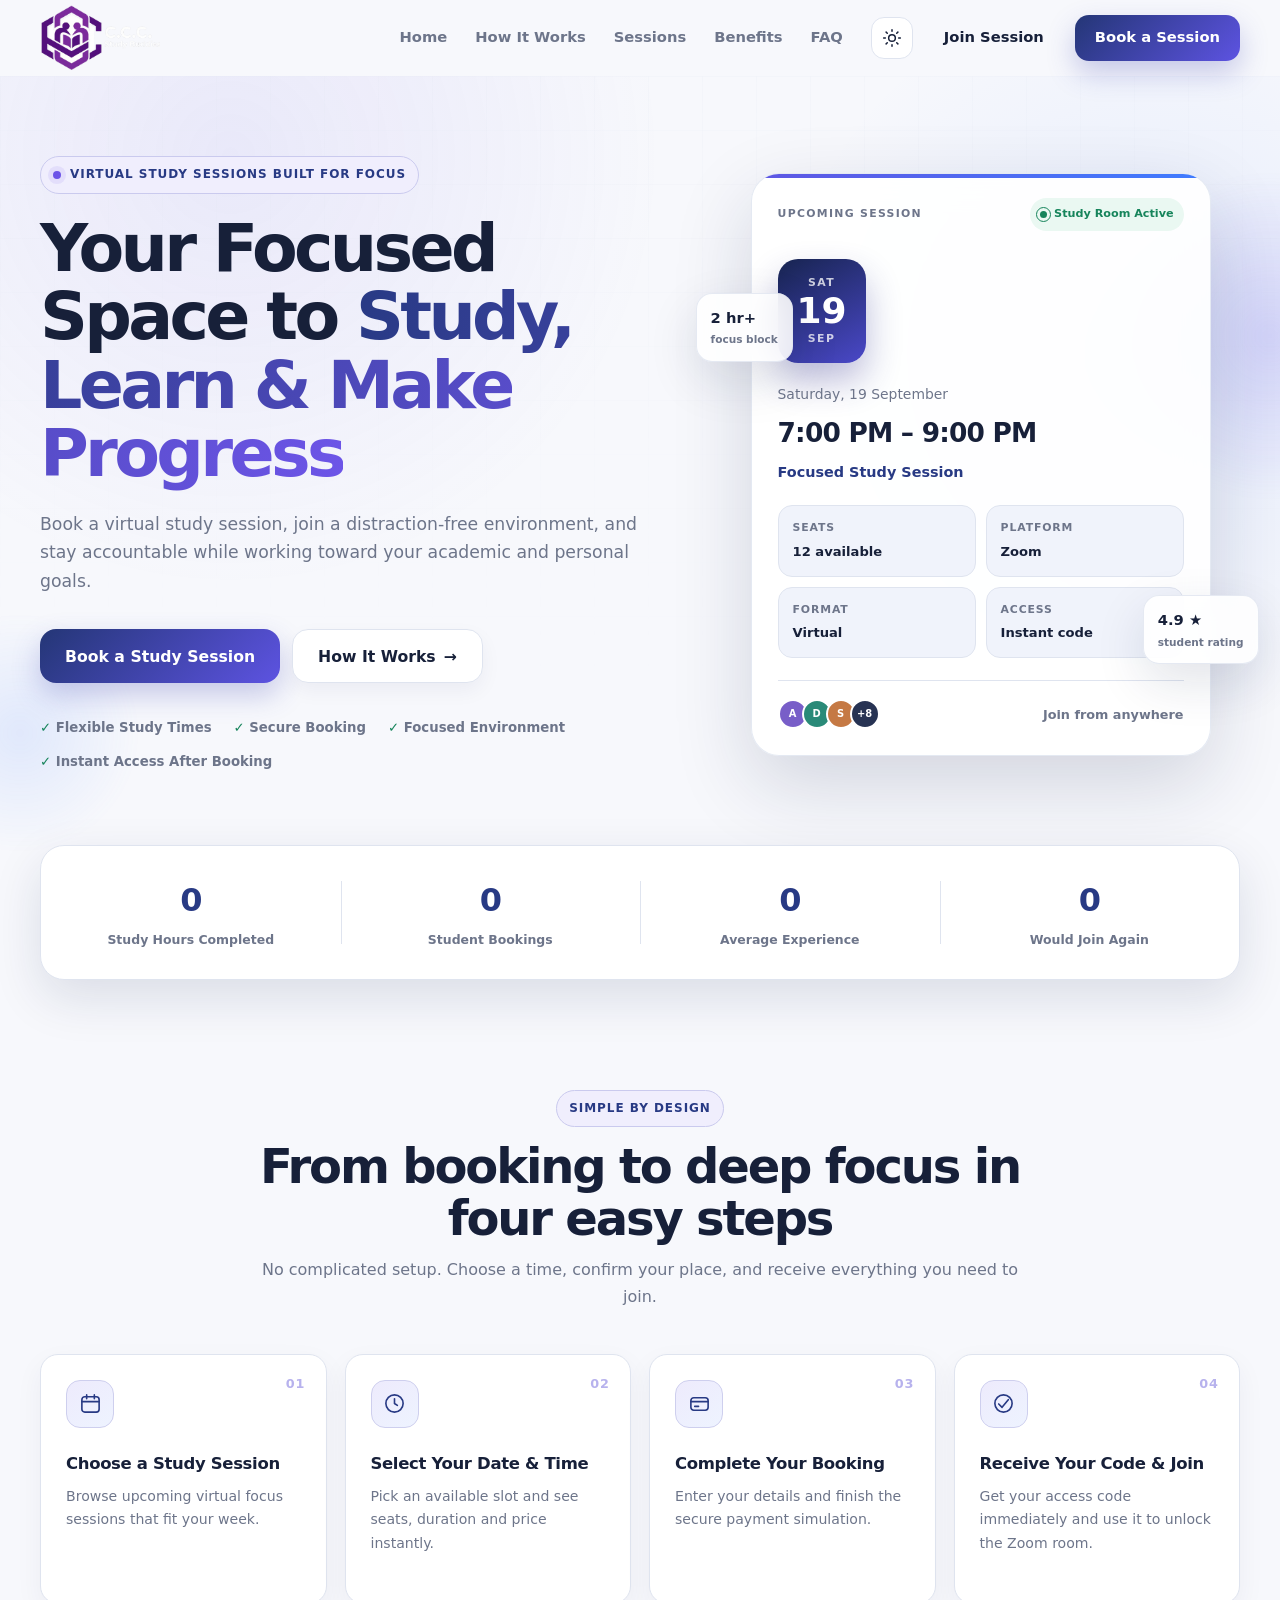
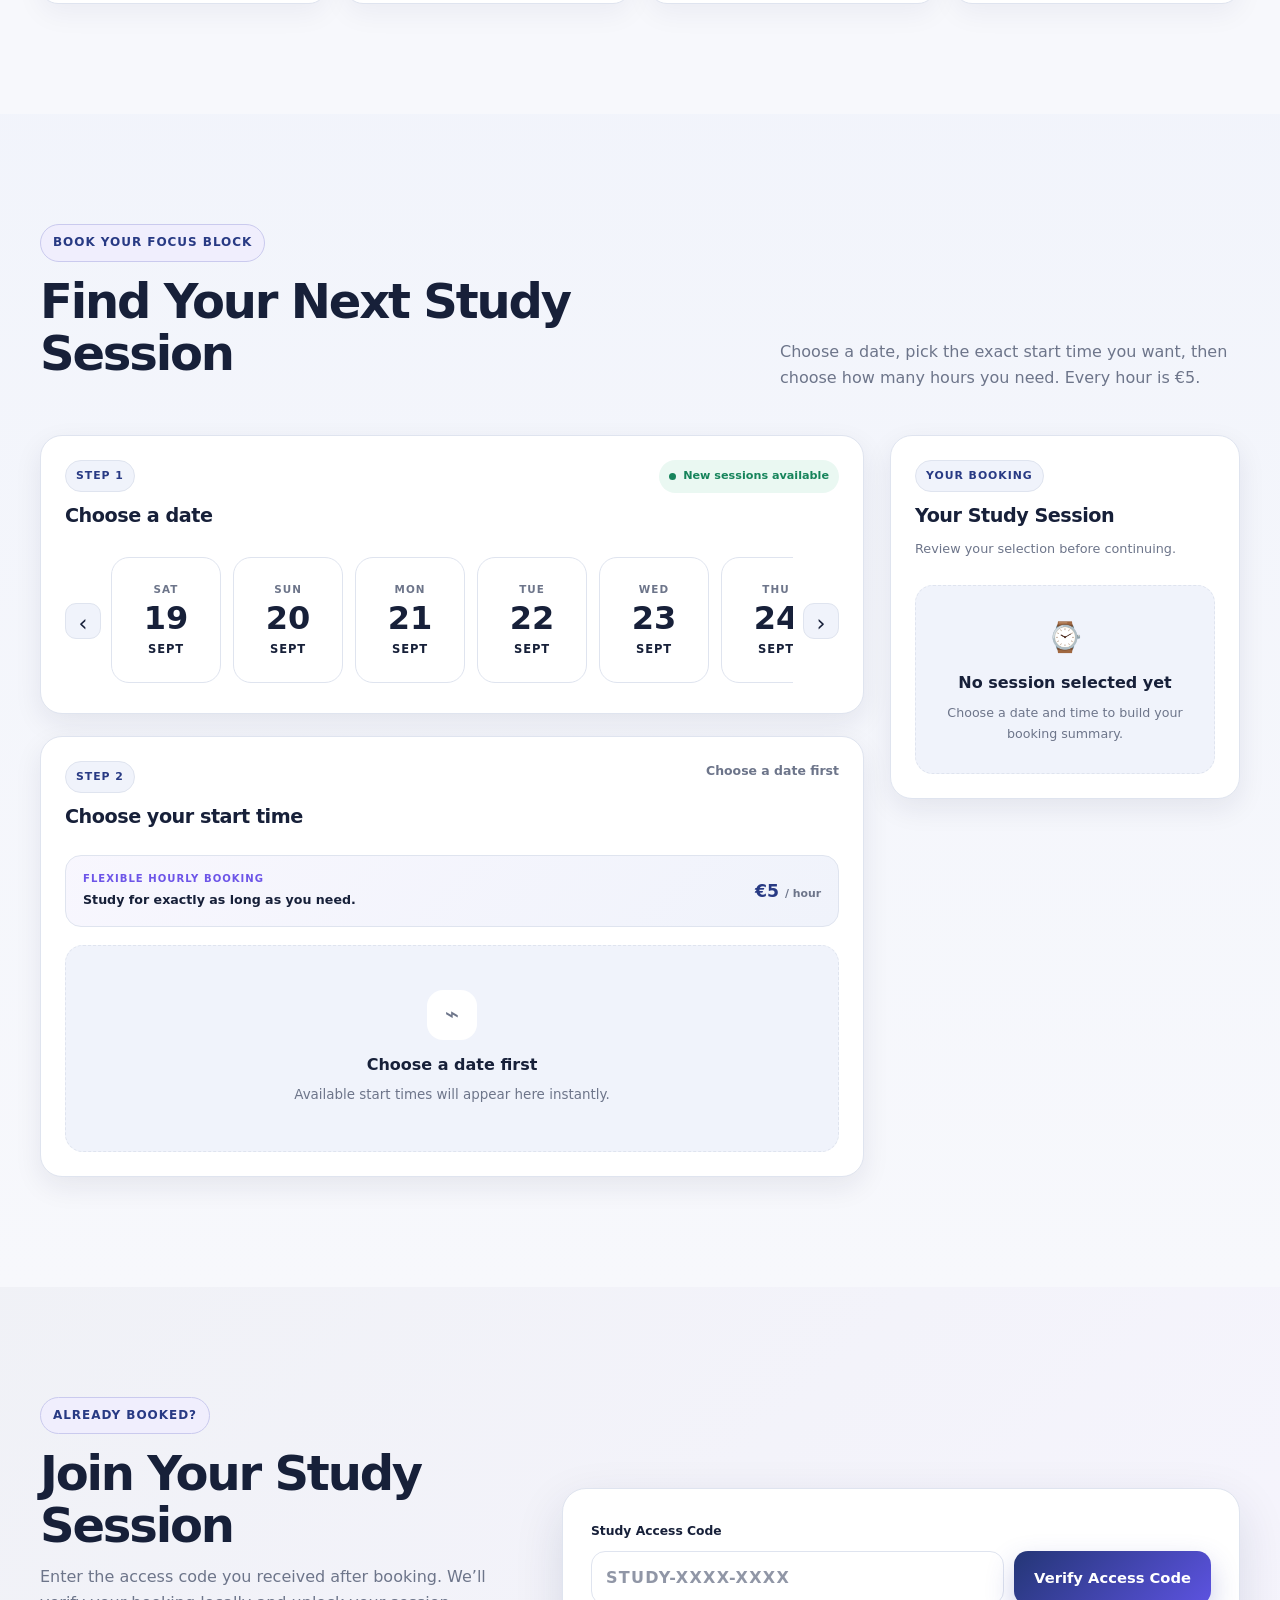
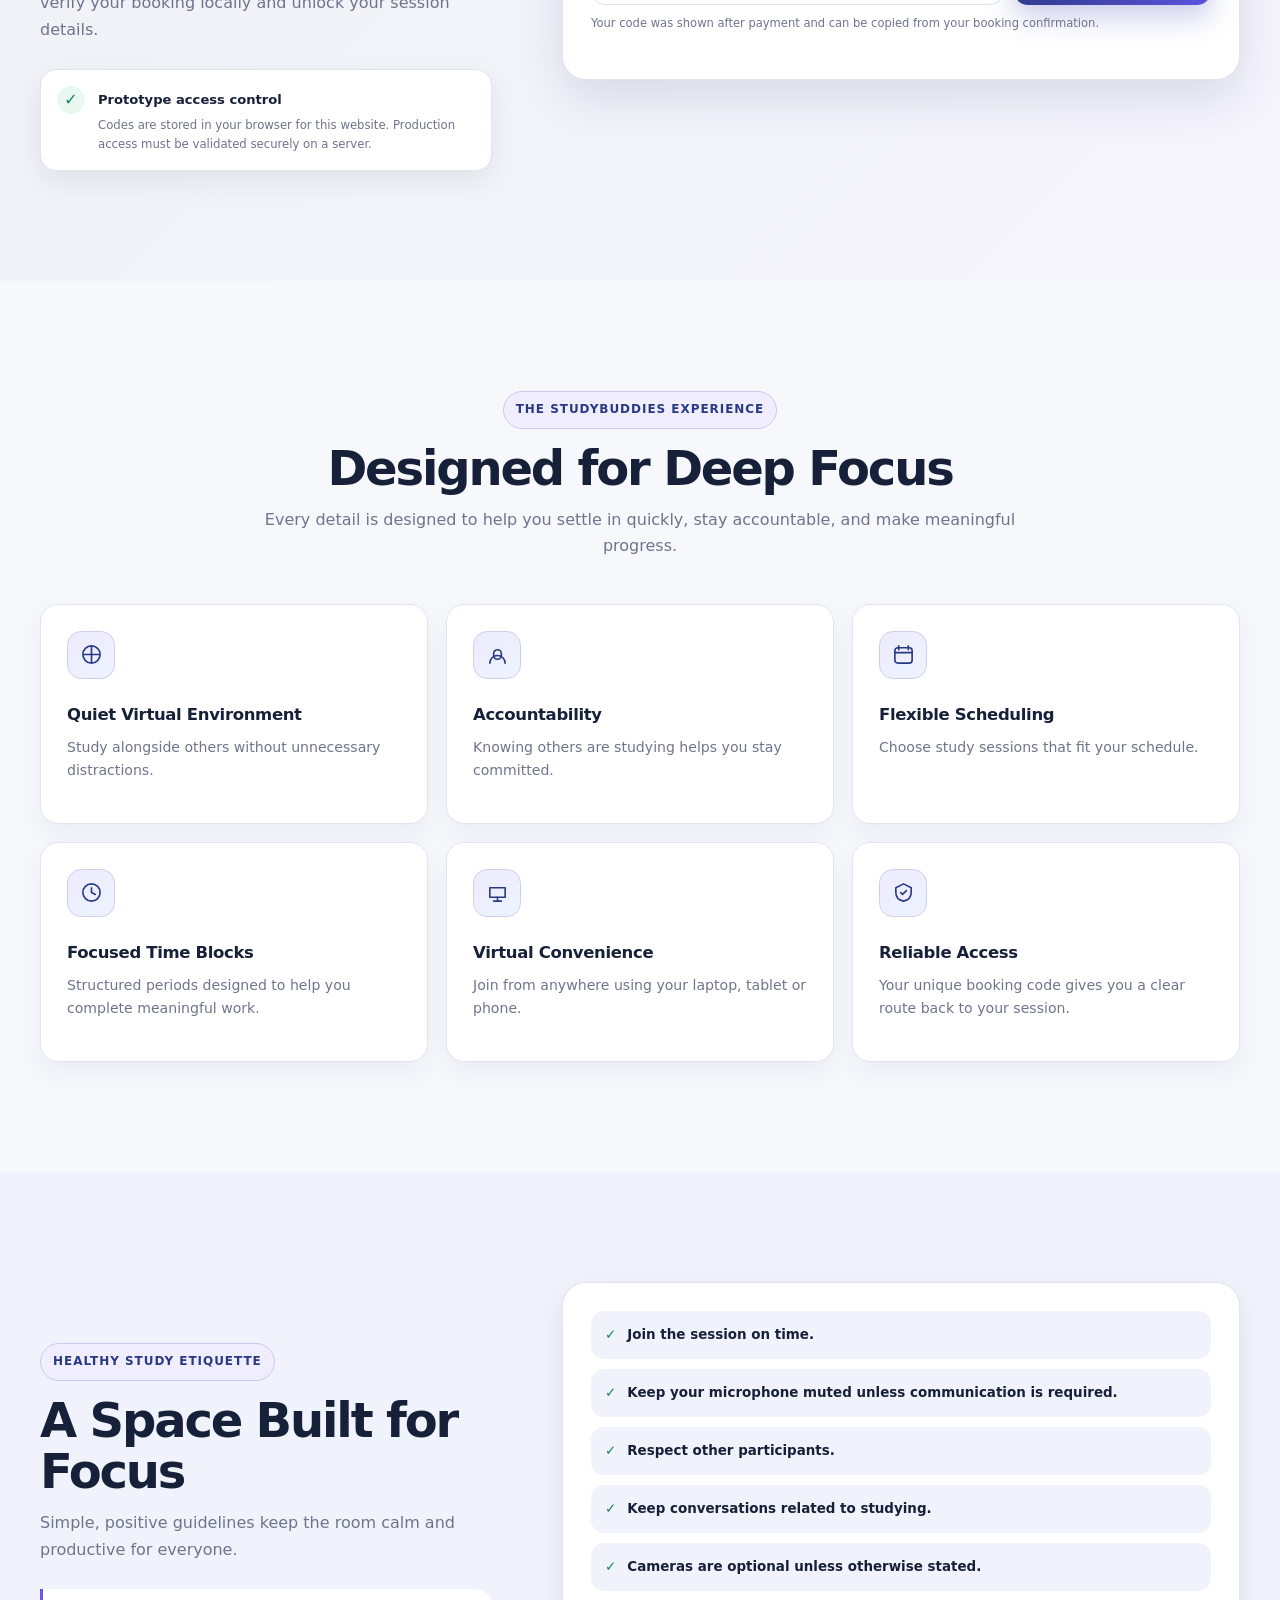
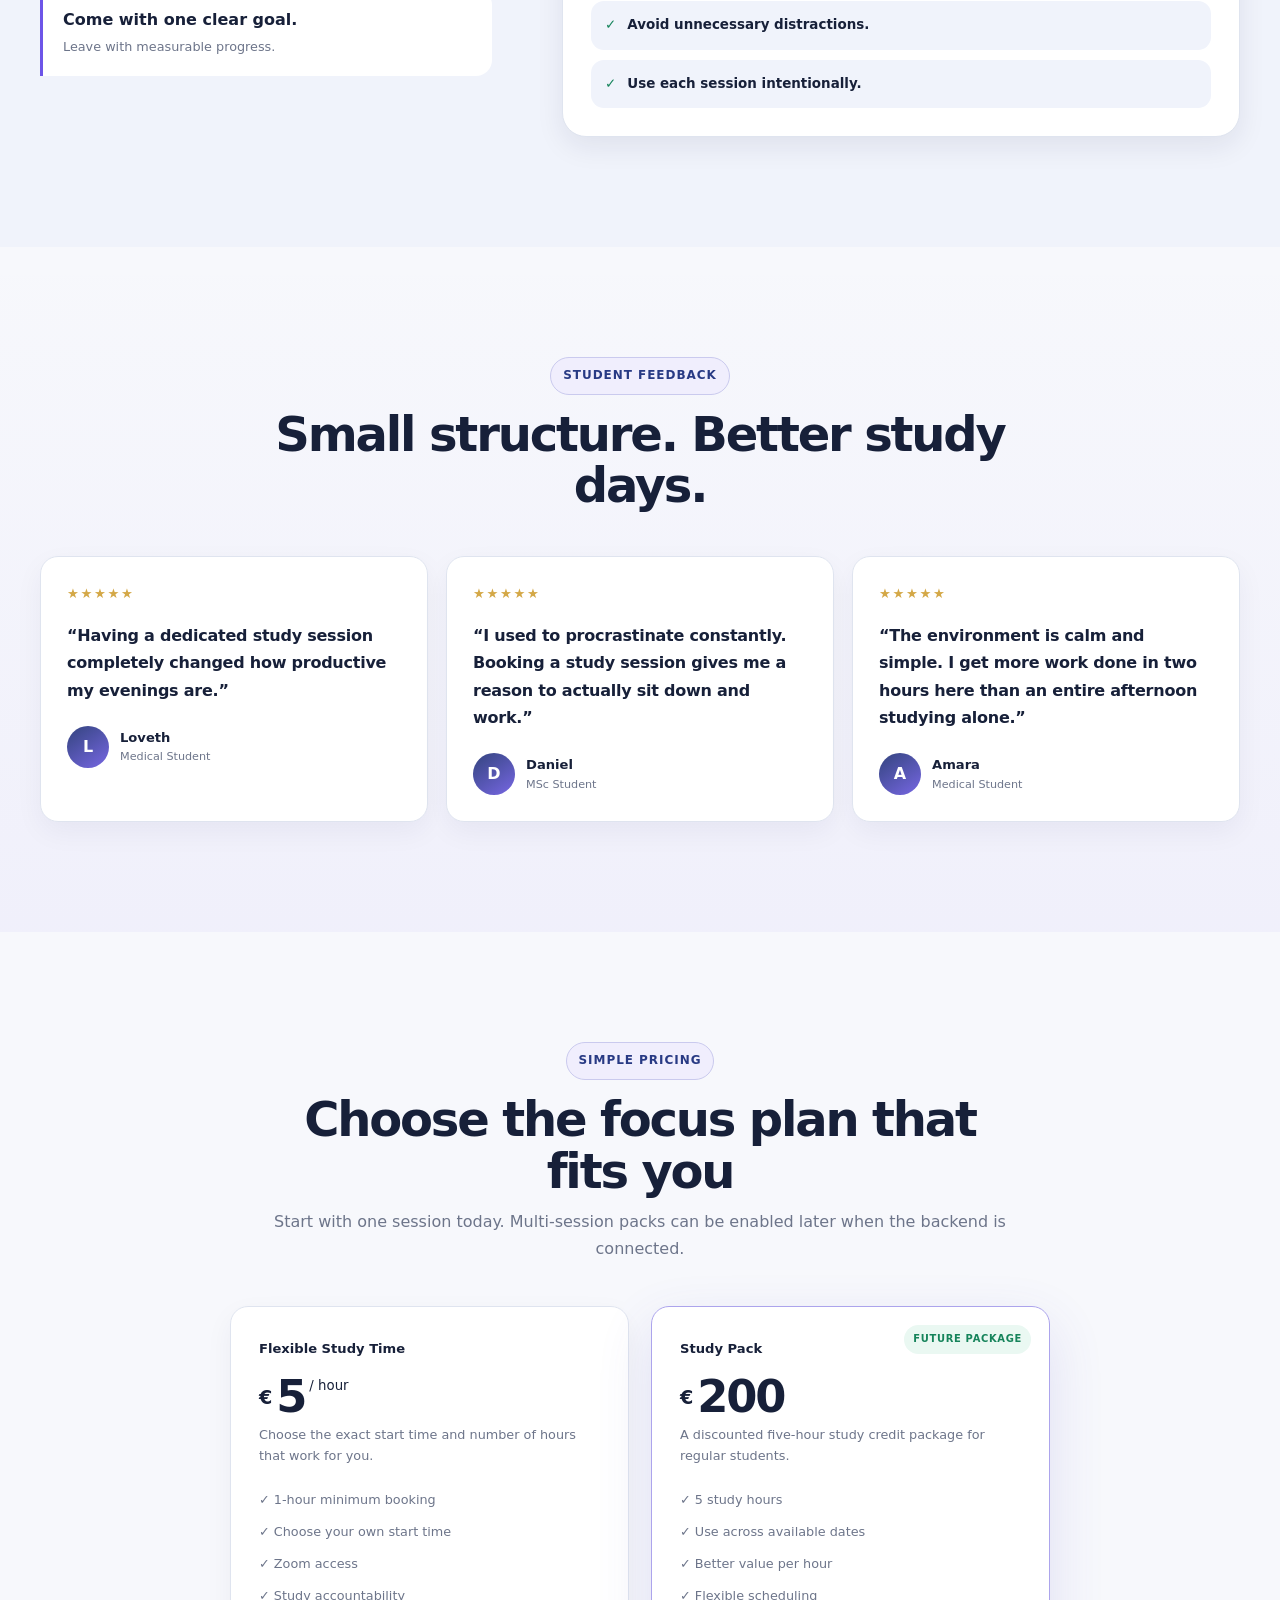
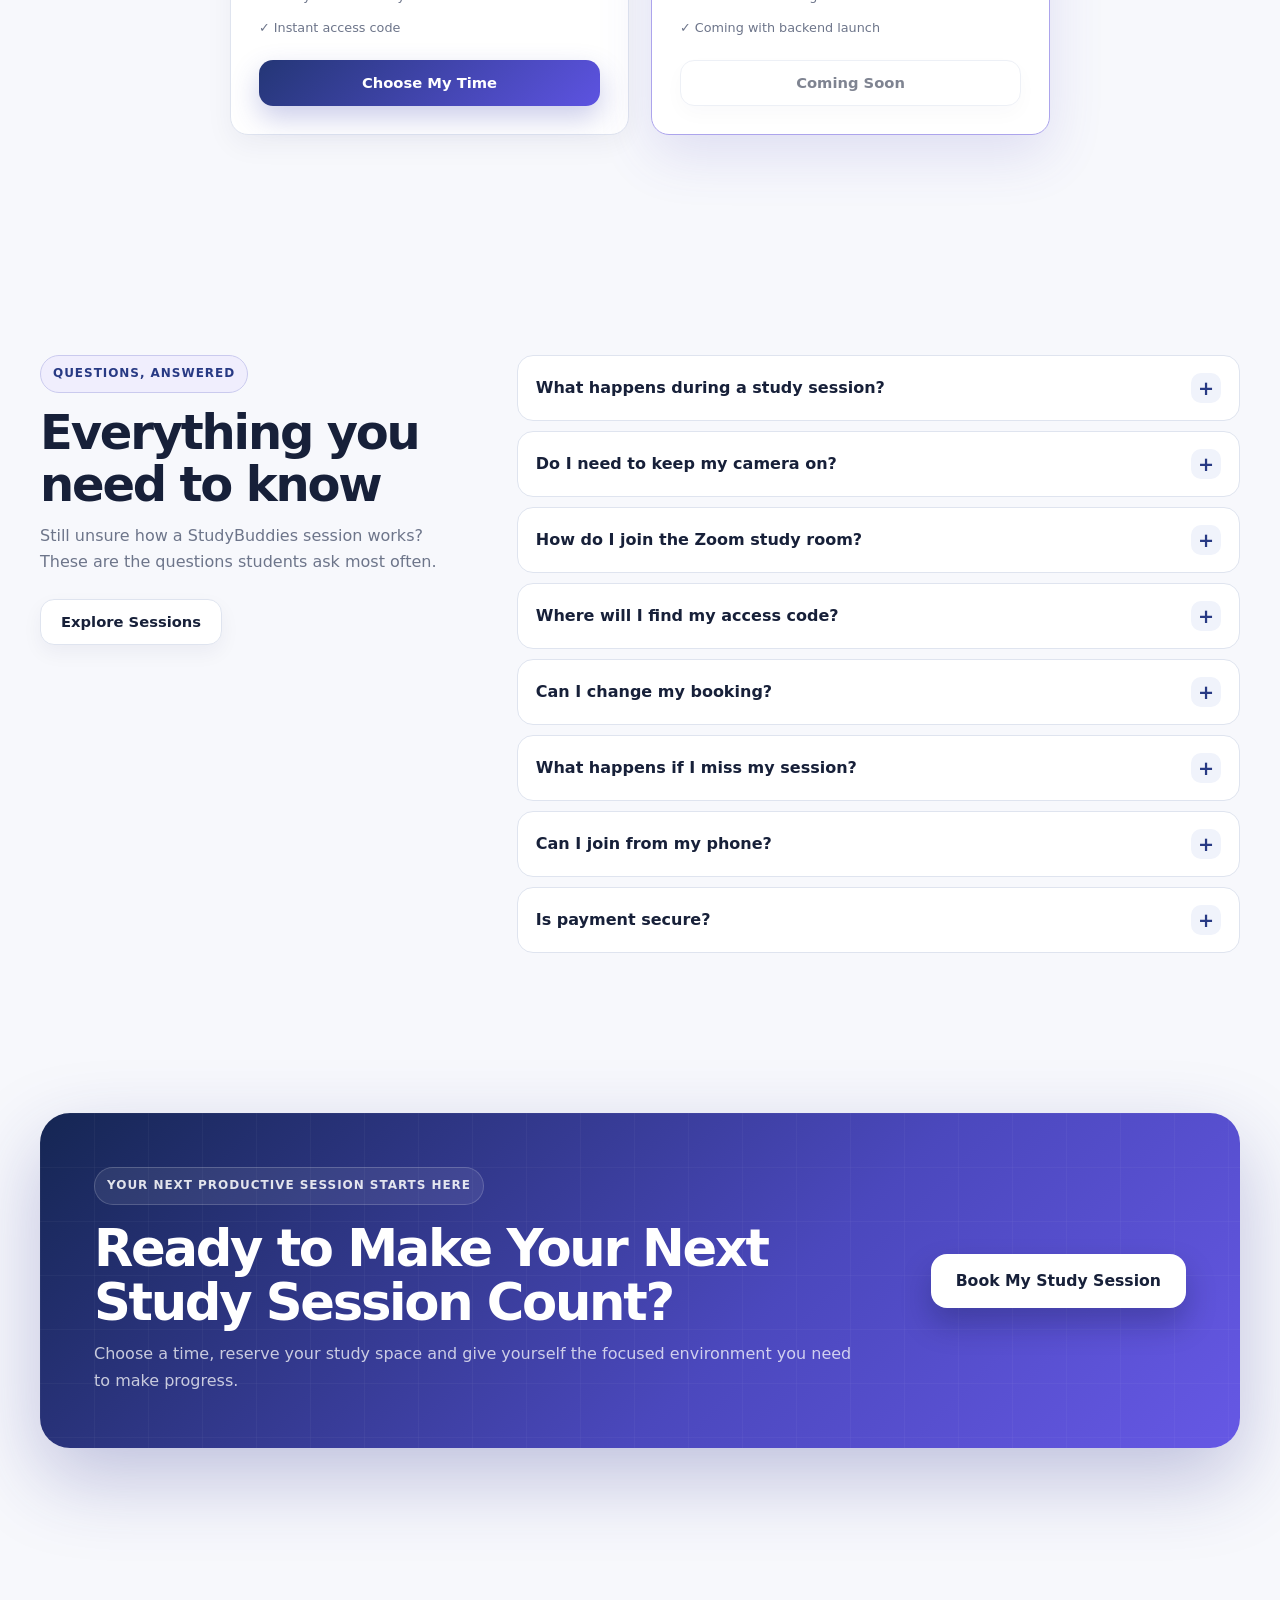
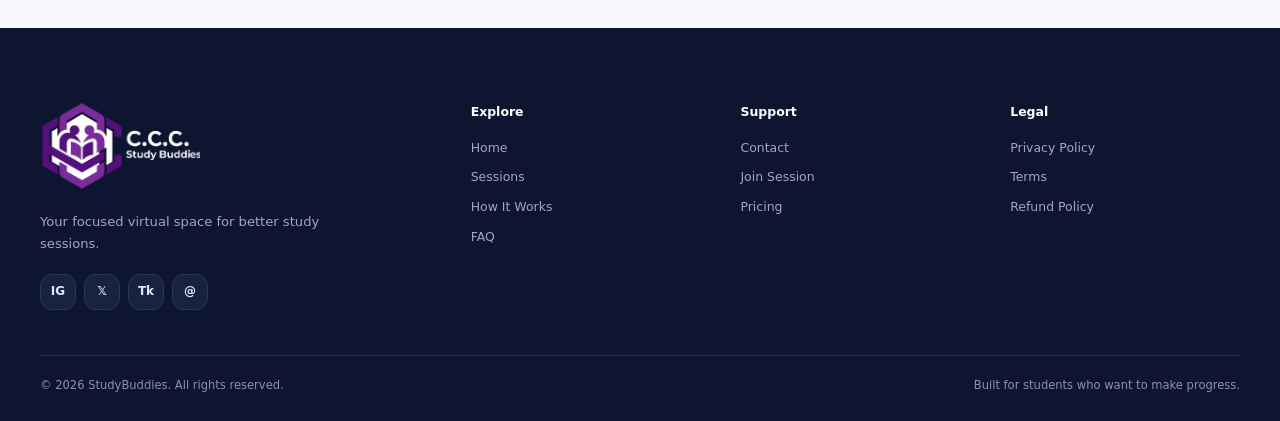
==== commit 582c4600: "Update stylesheet and script paths in index.html" ====
--- a/index.html
+++ b/index.html
@@ -10,7 +10,7 @@
   <link rel="preconnect" href="https://fonts.googleapis.com" />
   <link rel="preconnect" href="https://fonts.gstatic.com" crossorigin />
   <link href="https://fonts.googleapis.com/css2?family=Manrope:wght@400;500;600;700;800&display=swap" rel="stylesheet" />
-   <link rel="stylesheet" href="asset/styles.css">
+   <link rel="stylesheet" href="styles.css">
 </head>
 <body>
   <div class="scroll-progress" id="scrollProgress" aria-hidden="true"></div>
@@ -386,6 +386,6 @@
 
   <div class="toast-stack" id="toastStack" aria-live="polite" aria-atomic="true"></div>
 
-  <script src="asset/script.js"></script>
+  <script src="script.js"></script>
 </body>
 </html>
--- a/styles.css
+++ b/styles.css
@@ -0,0 +1,275 @@
+:root {
+  --primary: #141d46;
+  --primary-2: #283a84;
+  --secondary: #6d55e8;
+  --accent: #3f7cff;
+  --gold: #d4a847;
+  --background: #f7f8fc;
+  --surface: #ffffff;
+  --surface-2: #f0f3fb;
+  --text: #172039;
+  --muted: #6d758a;
+  --border: #dfe4ef;
+  --success: #16845b;
+  --success-bg: #eaf8f2;
+  --warning: #b86a08;
+  --warning-bg: #fff6e7;
+  --danger: #c23a4b;
+  --danger-bg: #fff0f2;
+  --radius-sm: 12px;
+  --radius: 18px;
+  --radius-lg: 26px;
+  --shadow-sm: 0 10px 28px rgba(20, 29, 70, .08);
+  --shadow: 0 18px 50px rgba(20, 29, 70, .12);
+  --shadow-lg: 0 28px 80px rgba(20, 29, 70, .16);
+  --container: 1200px;
+  --header-h: 76px;
+  --transition: 220ms cubic-bezier(.2,.8,.2,1);
+}
+
+html[data-theme="dark"] {
+  --primary: #e7ebff;
+  --primary-2: #9faeff;
+  --secondary: #a998ff;
+  --accent: #72a2ff;
+  --gold: #e6c068;
+  --background: #0c1120;
+  --surface: #12192b;
+  --surface-2: #192238;
+  --text: #f0f3ff;
+  --muted: #9aa6bf;
+  --border: #28334b;
+  --success: #57d8a6;
+  --success-bg: #10362c;
+  --warning: #f0bb66;
+  --warning-bg: #392812;
+  --danger: #ff8190;
+  --danger-bg: #3e1c22;
+  --shadow-sm: 0 10px 30px rgba(0,0,0,.2);
+  --shadow: 0 22px 55px rgba(0,0,0,.3);
+  --shadow-lg: 0 32px 90px rgba(0,0,0,.38);
+}
+
+* { box-sizing: border-box; }
+html { scroll-behavior: smooth; scroll-padding-top: calc(var(--header-h) + 18px); }
+body { margin: 0; font-family: "Manrope", system-ui, sans-serif; background: var(--background); color: var(--text); line-height: 1.65; -webkit-font-smoothing: antialiased; }
+body.modal-open { overflow: hidden; }
+button, input, textarea { font: inherit; }
+button, a { -webkit-tap-highlight-color: transparent; }
+a { color: inherit; text-decoration: none; }
+img, svg { display: block; max-width: 100%; }
+button { border: 0; }
+:focus-visible { outline: 3px solid color-mix(in srgb, var(--accent) 60%, transparent); outline-offset: 3px; }
+::selection { background: color-mix(in srgb, var(--secondary) 25%, transparent); }
+
+.container { width: min(var(--container), calc(100% - 40px)); margin: 0 auto; }
+.section { padding: 110px 0; }
+.scroll-progress { position: fixed; inset: 0 auto auto 0; z-index: 1200; width: 0; height: 3px; background: linear-gradient(90deg, var(--secondary), var(--accent)); }
+
+.site-header { position: sticky; top: 0; z-index: 1000; height: var(--header-h); border-bottom: 1px solid transparent; transition: background var(--transition), border-color var(--transition), box-shadow var(--transition); }
+.site-header.scrolled { background: color-mix(in srgb, var(--surface) 86%, transparent); backdrop-filter: blur(18px); border-color: color-mix(in srgb, var(--border) 70%, transparent); box-shadow: 0 10px 30px rgba(20,29,70,.05); }
+.nav-wrap { height: 100%; display: flex; align-items: center; justify-content: space-between; gap: 28px; }
+.brand { display: inline-flex; align-items: center; gap: 11px; font-size: 1.06rem; font-weight: 800; letter-spacing: -.02em; }
+.brand-mark { width: 38px; height: 38px; border-radius: 12px; display: grid; place-items: center; background: linear-gradient(145deg, #18295f, #6658e8); box-shadow: 0 10px 24px rgba(72,72,190,.28); }
+.brand-mark svg { width: 21px; stroke: #fff; fill: none; stroke-width: 1.7; stroke-linecap: round; stroke-linejoin: round; }
+.desktop-nav { display: flex; align-items: center; gap: 28px; margin-left: auto; }
+.desktop-nav a { color: var(--muted); font-size: .92rem; font-weight: 700; transition: color var(--transition), transform var(--transition); }
+.desktop-nav a:hover { color: var(--text); transform: translateY(-1px); }
+.nav-actions { display: flex; align-items: center; gap: 10px; }
+.theme-toggle, .menu-toggle { width: 42px; height: 42px; border-radius: 13px; background: var(--surface); color: var(--text); border: 1px solid var(--border); display: grid; place-items: center; cursor: pointer; transition: all var(--transition); }
+.theme-toggle:hover, .menu-toggle:hover { transform: translateY(-2px); box-shadow: var(--shadow-sm); }
+.theme-toggle svg { width: 20px; fill: none; stroke: currentColor; stroke-width: 1.8; stroke-linecap: round; stroke-linejoin: round; }
+html[data-theme="dark"] .sun-icon { display: none; }
+html:not([data-theme="dark"]) .moon-icon { display: none; }
+.menu-toggle { display: none; padding: 10px; }
+.menu-toggle span { width: 19px; height: 2px; background: currentColor; border-radius: 99px; transition: transform var(--transition), opacity var(--transition); }
+.menu-toggle.active span:nth-child(1) { transform: translateY(6px) rotate(45deg); }
+.menu-toggle.active span:nth-child(2) { opacity: 0; }
+.menu-toggle.active span:nth-child(3) { transform: translateY(-6px) rotate(-45deg); }
+.mobile-menu { background: color-mix(in srgb, var(--surface) 94%, transparent); backdrop-filter: blur(18px); border-bottom: 1px solid var(--border); box-shadow: var(--shadow); }
+.mobile-menu nav { width: min(var(--container), calc(100% - 40px)); margin: 0 auto; padding: 16px 0 24px; display: grid; gap: 6px; }
+.mobile-menu a { padding: 11px 4px; color: var(--muted); font-weight: 700; }
+.mobile-menu .btn { color: white; justify-content: center; margin-top: 6px; }
+
+.btn { min-height: 46px; padding: 0 20px; border-radius: 14px; display: inline-flex; align-items: center; justify-content: center; gap: 8px; font-weight: 800; font-size: .92rem; cursor: pointer; transition: transform var(--transition), box-shadow var(--transition), background var(--transition), border-color var(--transition), opacity var(--transition); }
+.btn:hover:not(:disabled) { transform: translateY(-2px); }
+.btn:active:not(:disabled) { transform: translateY(0) scale(.99); }
+.btn:disabled { cursor: not-allowed; opacity: .55; }
+.btn-primary { color: #fff; background: linear-gradient(135deg, #243676, #5d53e1); box-shadow: 0 12px 28px rgba(61,71,176,.27); }
+.btn-primary:hover:not(:disabled) { box-shadow: 0 16px 34px rgba(61,71,176,.34); }
+.btn-secondary { color: var(--text); background: var(--surface); border: 1px solid var(--border); box-shadow: 0 8px 20px rgba(20,29,70,.05); }
+.btn-secondary:hover:not(:disabled) { border-color: color-mix(in srgb, var(--secondary) 45%, var(--border)); box-shadow: var(--shadow-sm); }
+.btn-ghost { color: var(--text); background: transparent; border: 1px solid transparent; }
+.btn-ghost:hover { background: var(--surface); border-color: var(--border); }
+.btn-light { color: #172039; background: #fff; box-shadow: 0 16px 30px rgba(9,15,44,.25); }
+.btn-lg { min-height: 54px; padding: 0 25px; font-size: .98rem; border-radius: 16px; }
+.btn-block { width: 100%; }
+
+.hero { position: relative; min-height: 760px; display: flex; align-items: center; overflow: hidden; padding: 80px 0 100px; background: radial-gradient(circle at 18% 10%, rgba(104,91,230,.10), transparent 34%), radial-gradient(circle at 90% 35%, rgba(63,124,255,.10), transparent 30%); }
+.hero-grid-bg, .cta-grid { position: absolute; inset: 0; pointer-events: none; opacity: .28; background-image: linear-gradient(color-mix(in srgb, var(--border) 55%, transparent) 1px, transparent 1px), linear-gradient(90deg, color-mix(in srgb, var(--border) 55%, transparent) 1px, transparent 1px); background-size: 54px 54px; mask-image: linear-gradient(to bottom, black, transparent 76%); }
+.hero-orb { position: absolute; border-radius: 50%; filter: blur(4px); pointer-events: none; }
+.orb-one { width: 340px; height: 340px; right: -160px; top: 90px; background: radial-gradient(circle, rgba(97,81,233,.18), transparent 68%); }
+.orb-two { width: 240px; height: 240px; left: -100px; bottom: 20px; background: radial-gradient(circle, rgba(63,124,255,.12), transparent 70%); }
+.hero-layout { position: relative; z-index: 1; display: grid; grid-template-columns: 1.08fr .92fr; gap: 72px; align-items: center; }
+.hero-copy h1 { margin: 20px 0 22px; max-width: 760px; font-size: clamp(3rem, 5.2vw, 4.7rem); line-height: 1.03; letter-spacing: -.055em; font-weight: 800; }
+.hero-copy h1 span { background: linear-gradient(105deg, var(--primary-2), var(--secondary)); -webkit-background-clip: text; background-clip: text; color: transparent; }
+.hero-copy > p { max-width: 680px; margin: 0; font-size: 1.08rem; color: var(--muted); }
+.eyebrow { display: inline-flex; align-items: center; gap: 9px; color: var(--primary-2); background: color-mix(in srgb, var(--secondary) 10%, var(--surface)); border: 1px solid color-mix(in srgb, var(--secondary) 18%, var(--border)); border-radius: 999px; padding: 8px 12px; font-size: .75rem; font-weight: 800; text-transform: uppercase; letter-spacing: .08em; }
+.eyebrow.light { color: rgba(255,255,255,.86); border-color: rgba(255,255,255,.17); background: rgba(255,255,255,.08); }
+.eyebrow-dot { width: 8px; height: 8px; border-radius: 50%; background: var(--secondary); box-shadow: 0 0 0 5px color-mix(in srgb, var(--secondary) 10%, transparent); }
+.hero-actions { display: flex; flex-wrap: wrap; gap: 12px; margin-top: 34px; }
+.trust-row { display: flex; flex-wrap: wrap; gap: 12px 22px; margin-top: 34px; color: var(--muted); font-size: .83rem; font-weight: 700; }
+.trust-row span::first-letter { color: var(--success); }
+.hero-visual { display: flex; justify-content: center; }
+.session-preview-shell { position: relative; width: min(100%, 460px); }
+.upcoming-card { position: relative; overflow: hidden; border-radius: 28px; background: color-mix(in srgb, var(--surface) 92%, transparent); border: 1px solid color-mix(in srgb, var(--border) 82%, transparent); box-shadow: var(--shadow-lg); backdrop-filter: blur(16px); }
+.upcoming-card::before { content:""; position:absolute; inset:0 0 auto; height:4px; background: linear-gradient(90deg, #5f57e3, #3f7cff); }
+.upcoming-top { padding: 24px 26px 0; display: flex; align-items: center; justify-content: space-between; gap: 15px; }
+.overline { color: var(--muted); text-transform: uppercase; letter-spacing: .12em; font-size: .68rem; font-weight: 800; }
+.live-badge { display: inline-flex; align-items: center; gap: 7px; padding: 7px 10px; border-radius: 999px; background: var(--success-bg); color: var(--success); font-size: .7rem; font-weight: 800; }
+.pulse-dot { width: 7px; height: 7px; border-radius: 50%; background: currentColor; position: relative; }
+.pulse-dot::after { content:""; position:absolute; inset:-4px; border:1px solid currentColor; border-radius:50%; animation:pulse 1.8s infinite; }
+.date-tile { width: 88px; height: 104px; margin: 28px 26px 0; border-radius: 20px; background: linear-gradient(150deg, #172450, #4a48c8); color: #fff; display: grid; place-items:center; align-content:center; box-shadow: 0 18px 35px rgba(46,47,140,.32); }
+.date-tile span,.date-tile small { font-size:.68rem; font-weight:800; letter-spacing:.13em; opacity:.76; }
+.date-tile strong { font-size:2.25rem; line-height:1.05; }
+.upcoming-body { padding: 20px 26px 26px; }
+.upcoming-body .muted { margin:0 0 5px; color:var(--muted); font-size:.87rem; }
+.upcoming-body h3 { margin:0; font-size:1.65rem; letter-spacing:-.03em; }
+.session-label { margin:7px 0 20px; color:var(--primary-2); font-weight:800; font-size:.9rem; }
+.session-meta-grid { display:grid; grid-template-columns:1fr 1fr; gap:10px; }
+.session-meta-grid > div { padding:13px 14px; border:1px solid var(--border); background:var(--surface-2); border-radius:14px; }
+.session-meta-grid span { display:block; color:var(--muted); font-size:.68rem; text-transform:uppercase; letter-spacing:.08em; font-weight:800; }
+.session-meta-grid strong { display:block; margin-top:4px; font-size:.82rem; }
+.preview-footer { margin-top:22px; padding-top:18px; border-top:1px solid var(--border); display:flex; justify-content:space-between; align-items:center; color:var(--muted); font-size:.8rem; font-weight:700; }
+.avatar-stack { display:flex; }
+.avatar-stack span { width:30px; height:30px; border-radius:50%; border:2px solid var(--surface); margin-left:-6px; display:grid; place-items:center; color:#fff; font-size:.62rem; font-weight:800; background:#4e5cc2; }
+.avatar-stack span:first-child { margin-left:0; background:#785ec8; }.avatar-stack span:nth-child(2){background:#2a8a78}.avatar-stack span:nth-child(3){background:#c57944}.avatar-stack span:last-child{background:#273353}
+.mini-floating { position:absolute; z-index:3; border:1px solid color-mix(in srgb, var(--border) 80%, transparent); background:color-mix(in srgb,var(--surface) 88%,transparent); backdrop-filter:blur(15px); box-shadow:var(--shadow); border-radius:16px; padding:12px 14px; font-size:.92rem; font-weight:800; }
+.mini-floating small { display:block; margin-top:1px; color:var(--muted); font-size:.66rem; font-weight:700; }
+.mini-one { left:-55px; top:120px; animation:float 4s ease-in-out infinite; }.mini-two { right:-48px; bottom:92px; animation:float 4.8s ease-in-out infinite reverse; }
+
+.stats-section { position:relative; z-index:2; margin-top:-28px; }
+.stats-grid { display:grid; grid-template-columns:repeat(4,1fr); background:var(--surface); border:1px solid var(--border); border-radius:24px; box-shadow:var(--shadow); overflow:hidden; }
+.stat-card { padding:28px 26px; text-align:center; position:relative; }
+.stat-card + .stat-card::before { content:""; position:absolute; left:0; top:26%; bottom:26%; width:1px; background:var(--border); }
+.stat-card strong { display:block; font-size:2rem; letter-spacing:-.04em; color:var(--primary-2); }
+.stat-card span { display:block; margin-top:3px; color:var(--muted); font-size:.78rem; font-weight:700; }
+
+.section-heading { margin-bottom:44px; }
+.section-heading.centered { max-width:760px; margin-left:auto; margin-right:auto; text-align:center; }
+.section-heading.split { display:flex; justify-content:space-between; gap:40px; align-items:end; }
+.section-heading h2, .faq-intro h2, .rules-copy h2, .join-copy h2 { margin:14px 0 12px; font-size:clamp(2.1rem,4vw,3rem); line-height:1.08; letter-spacing:-.045em; }
+.section-heading p, .faq-intro p, .rules-copy p, .join-copy > p { margin:0; color:var(--muted); font-size:1rem; }
+.section-heading.split > p { max-width:460px; }
+
+.steps-grid { display:grid; grid-template-columns:repeat(4,1fr); gap:18px; }
+.step-card,.feature-card,.testimonial-card,.pricing-card { position:relative; background:var(--surface); border:1px solid var(--border); border-radius:var(--radius); box-shadow:0 10px 28px rgba(20,29,70,.05); transition:transform var(--transition), box-shadow var(--transition), border-color var(--transition); }
+.step-card:hover,.feature-card:hover,.testimonial-card:hover,.pricing-card:hover { transform:translateY(-5px); box-shadow:var(--shadow); border-color:color-mix(in srgb,var(--secondary) 30%,var(--border)); }
+.step-card { min-height:250px; padding:25px; overflow:hidden; }
+.step-number { position:absolute; top:18px; right:20px; color:color-mix(in srgb,var(--secondary) 35%,var(--border)); font-weight:800; letter-spacing:.08em; font-size:.8rem; }
+.icon-box { width:48px; height:48px; border-radius:14px; display:grid; place-items:center; background:linear-gradient(145deg,color-mix(in srgb,var(--secondary) 12%,var(--surface)),color-mix(in srgb,var(--accent) 9%,var(--surface))); color:var(--primary-2); border:1px solid color-mix(in srgb,var(--secondary) 15%,var(--border)); }
+.icon-box svg { width:23px; fill:none; stroke:currentColor; stroke-width:1.7; stroke-linecap:round; stroke-linejoin:round; }
+.step-card h3,.feature-card h3 { margin:22px 0 8px; font-size:1.03rem; letter-spacing:-.02em; }.step-card p,.feature-card p { margin:0; color:var(--muted); font-size:.88rem; }
+
+.booking-section { background:linear-gradient(180deg,color-mix(in srgb,var(--surface-2) 75%,transparent),transparent); }
+.booking-layout { display:grid; grid-template-columns:minmax(0,1fr) 350px; gap:26px; align-items:start; }
+.booking-main { display:grid; gap:22px; }
+.booking-card,.booking-summary { background:var(--surface); border:1px solid var(--border); border-radius:22px; box-shadow:var(--shadow-sm); }
+.booking-card { padding:24px; }
+.booking-card-head { display:flex; align-items:flex-start; justify-content:space-between; gap:18px; margin-bottom:22px; }
+.booking-card-head h3,.summary-head h3 { margin:8px 0 0; font-size:1.2rem; letter-spacing:-.025em; }
+.step-pill { display:inline-flex; padding:6px 10px; border-radius:999px; background:var(--surface-2); color:var(--primary-2); border:1px solid var(--border); font-size:.68rem; text-transform:uppercase; letter-spacing:.09em; font-weight:800; }
+.availability-badge { display:inline-flex; align-items:center; gap:7px; padding:7px 10px; border-radius:999px; background:var(--success-bg); color:var(--success); font-size:.7rem; font-weight:800; }
+.availability-badge span { width:7px; height:7px; border-radius:50%; background:currentColor; }
+.date-scroller-wrap { display:grid; grid-template-columns:36px minmax(0,1fr) 36px; gap:10px; align-items:center; }
+.scroll-btn { width:36px; height:36px; border-radius:11px; background:var(--surface-2); color:var(--text); border:1px solid var(--border); cursor:pointer; font-size:1.4rem; transition:all var(--transition); }
+.scroll-btn:hover { background:var(--surface); box-shadow:var(--shadow-sm); }
+.date-scroller { display:flex; gap:12px; overflow-x:auto; scroll-snap-type:x mandatory; scrollbar-width:none; padding:3px 2px 6px; }.date-scroller::-webkit-scrollbar{display:none}
+.date-card { flex:0 0 110px; min-height:126px; scroll-snap-align:start; border:1px solid var(--border); background:var(--surface); color:var(--text); border-radius:18px; padding:14px 12px; cursor:pointer; text-align:center; transition:all var(--transition); position:relative; }
+.date-card:hover { transform:translateY(-3px); border-color:color-mix(in srgb,var(--secondary) 38%,var(--border)); box-shadow:var(--shadow-sm); }
+.date-card.selected { color:#fff; border-color:transparent; background:linear-gradient(155deg,#24366e,#6457e1); box-shadow:0 14px 28px rgba(74,65,185,.28); }
+.date-card .today-dot { position:absolute; top:8px; right:8px; width:7px; height:7px; border-radius:50%; background:var(--gold); box-shadow:0 0 0 4px rgba(212,168,71,.12); }
+.date-card small { display:block; font-size:.65rem; font-weight:800; letter-spacing:.1em; color:var(--muted); }.date-card.selected small{color:rgba(255,255,255,.7)}
+.date-card strong { display:block; margin:3px 0; font-size:2rem; line-height:1.1; }.date-card span { display:block; font-size:.72rem; font-weight:800; text-transform:uppercase; letter-spacing:.08em; }
+.selected-date-label { color:var(--muted); font-size:.78rem; font-weight:700; }
+[hidden] { display:none !important; }
+.time-helper { display:flex; align-items:center; justify-content:space-between; gap:18px; margin:2px 0 18px; padding:15px 17px; border:1px solid var(--border); border-radius:16px; background:linear-gradient(135deg,color-mix(in srgb,var(--secondary) 5%,var(--surface)),var(--surface-2)); }
+.time-helper>div { display:grid; gap:3px; }
+.time-helper-kicker { color:var(--secondary); font-size:.63rem; text-transform:uppercase; letter-spacing:.1em; font-weight:900; }
+.time-helper strong { font-size:.79rem; }
+.hourly-rate { flex:0 0 auto; color:var(--primary-2); font-size:1.08rem; font-weight:900; white-space:nowrap; }
+.hourly-rate small { color:var(--muted); font-size:.68rem; font-weight:700; }
+.time-grid { display:grid; grid-template-columns:1fr 1fr; gap:14px; }
+.time-card { position:relative; width:100%; min-height:132px; text-align:left; padding:17px; border-radius:17px; border:1px solid var(--border); background:var(--surface); color:var(--text); cursor:pointer; transition:all var(--transition); overflow:hidden; }
+.time-card:hover:not(:disabled) { transform:translateY(-3px); border-color:color-mix(in srgb,var(--secondary) 38%,var(--border)); box-shadow:var(--shadow-sm); }
+.time-card.selected { border:2px solid var(--secondary); background:color-mix(in srgb,var(--secondary) 6%,var(--surface)); box-shadow:0 12px 28px rgba(92,80,210,.14); }
+.time-card.selected::after { content:'✓'; position:absolute; right:14px; bottom:12px; width:24px; height:24px; border-radius:50%; display:grid; place-items:center; background:var(--secondary); color:white; font-size:.72rem; font-weight:900; }
+.time-card:disabled { cursor:not-allowed; opacity:.5; background:var(--surface-2); }
+.time-card .slot-top { display:flex; justify-content:space-between; gap:12px; align-items:flex-start; }
+.time-card h4 { margin:0; font-size:1.14rem; letter-spacing:-.025em; }.time-card .slot-range { margin:4px 0 12px; color:var(--muted); font-size:.75rem; }
+.time-card .slot-meta { display:flex; flex-wrap:wrap; gap:7px 12px; color:var(--muted); font-size:.7rem; font-weight:700; }.time-card .slot-price { margin-top:10px; font-size:.86rem; color:var(--primary-2); font-weight:800; }
+.slot-status { padding:5px 8px; border-radius:999px; font-size:.6rem; text-transform:uppercase; letter-spacing:.06em; font-weight:800; }
+.slot-status.available{background:var(--success-bg);color:var(--success)}.slot-status.almost{background:var(--warning-bg);color:var(--warning)}.slot-status.sold{background:var(--danger-bg);color:var(--danger)}
+.duration-panel { margin-top:18px; padding:20px; border:1px solid color-mix(in srgb,var(--secondary) 24%,var(--border)); border-radius:18px; background:color-mix(in srgb,var(--secondary) 3%,var(--surface)); animation:fadeUp .22s ease both; }
+.duration-head { display:flex; align-items:flex-start; justify-content:space-between; gap:18px; margin-bottom:14px; }
+.duration-head>div { display:flex; align-items:center; gap:10px; flex-wrap:wrap; }
+.duration-head h4 { margin:0; font-size:.98rem; }
+.duration-head>span { color:var(--muted); font-size:.72rem; font-weight:700; }
+.step-pill.subtle { background:var(--surface-2); color:var(--muted); }
+.duration-options { display:grid; grid-template-columns:repeat(4,1fr); gap:10px; }
+.duration-chip { padding:13px 10px; border:1px solid var(--border); border-radius:14px; background:var(--surface); color:var(--text); cursor:pointer; text-align:center; transition:all var(--transition); }
+.duration-chip:hover:not(:disabled) { transform:translateY(-2px); border-color:color-mix(in srgb,var(--secondary) 42%,var(--border)); box-shadow:var(--shadow-sm); }
+.duration-chip.selected { border-color:var(--secondary); background:color-mix(in srgb,var(--secondary) 8%,var(--surface)); box-shadow:0 8px 20px rgba(92,80,210,.12); }
+.duration-chip:disabled { opacity:.42; cursor:not-allowed; }
+.duration-chip strong,.duration-chip span { display:block; }
+.duration-chip strong { font-size:.84rem; }
+.duration-chip span { margin-top:3px; color:var(--primary-2); font-size:.7rem; font-weight:800; }
+.duration-preview { display:flex; align-items:center; justify-content:space-between; gap:16px; margin-top:14px; padding:12px 14px; border-radius:13px; background:var(--surface-2); color:var(--muted); font-size:.75rem; }
+.duration-preview strong { color:var(--text); font-size:.8rem; }
+@keyframes fadeUp { from { opacity:0; transform:translateY(6px); } to { opacity:1; transform:none; } }
+.empty-state { grid-column:1/-1; padding:44px 20px; text-align:center; border:1px dashed var(--border); border-radius:18px; background:var(--surface-2); }.empty-icon{width:50px;height:50px;margin:0 auto 12px;border-radius:16px;background:var(--surface);display:grid;place-items:center;color:var(--muted);font-size:1.5rem}.empty-state h4{margin:0 0 6px}.empty-state p{margin:0;color:var(--muted);font-size:.84rem}
+.booking-summary { position:sticky; top:calc(var(--header-h) + 18px); padding:24px; }
+.summary-head p { margin:6px 0 0; color:var(--muted); font-size:.8rem; }
+.summary-placeholder { margin-top:26px; padding:28px 16px; text-align:center; border:1px dashed var(--border); background:var(--surface-2); border-radius:18px; }.summary-illustration{font-size:1.8rem;margin-bottom:8px}.summary-placeholder p{color:var(--muted);font-size:.79rem;margin:7px 0 0}
+.summary-content { margin-top:22px; }.summary-content dl{margin:0;display:grid;gap:0}.summary-content dl>div{display:flex;justify-content:space-between;gap:20px;padding:13px 0;border-bottom:1px solid var(--border)}.summary-content dt{color:var(--muted);font-size:.78rem}.summary-content dd{margin:0;text-align:right;font-weight:800;font-size:.78rem}.price-row{display:flex;justify-content:space-between;align-items:center;padding:20px 0}.price-row span{color:var(--muted);font-weight:700}.price-row strong{font-size:1.55rem;color:var(--primary-2)}
+.secure-note{margin:13px 0 0;color:var(--muted);font-size:.68rem;text-align:center}.secure-note span{color:var(--success)}
+.skeleton-grid{display:grid;grid-template-columns:1fr 1fr;gap:14px}.skeleton-card{height:158px;border-radius:17px;background:linear-gradient(90deg,var(--surface-2) 25%,color-mix(in srgb,var(--surface) 70%,var(--surface-2)) 50%,var(--surface-2) 75%);background-size:200% 100%;animation:shimmer 1.25s infinite}
+
+.join-section { background:linear-gradient(135deg,color-mix(in srgb,var(--primary-2) 7%,var(--surface)),color-mix(in srgb,var(--secondary) 6%,var(--surface))); }
+.join-layout { display:grid; grid-template-columns:.8fr 1.2fr; gap:70px; align-items:center; }.join-copy{max-width:520px}.security-note{display:flex;gap:13px;margin-top:26px;padding:16px;border-radius:16px;background:var(--surface);border:1px solid var(--border);box-shadow:var(--shadow-sm)}.security-note>span{width:28px;height:28px;flex:0 0 28px;border-radius:50%;display:grid;place-items:center;background:var(--success-bg);color:var(--success);font-weight:900}.security-note strong{font-size:.82rem}.security-note p{margin:3px 0 0;color:var(--muted);font-size:.73rem}
+.join-card{background:var(--surface);border:1px solid var(--border);border-radius:24px;box-shadow:var(--shadow);padding:28px}.join-card label{font-size:.77rem;font-weight:800}.code-input-row{display:grid;grid-template-columns:minmax(0,1fr) auto;gap:10px;margin-top:8px}.code-input-row input{min-width:0;text-transform:uppercase;letter-spacing:.08em;font-weight:800}.field-hint{color:var(--muted);font-size:.72rem;margin:9px 0 0}.verify-result{margin-top:18px}.verify-card{border-radius:18px;padding:18px;border:1px solid var(--border);background:var(--surface-2)}.verify-card.success{border-color:color-mix(in srgb,var(--success) 26%,var(--border));background:var(--success-bg)}.verify-card.error{border-color:color-mix(in srgb,var(--danger) 28%,var(--border));background:var(--danger-bg)}.verify-card h4{margin:0 0 4px}.verify-card p{margin:0;color:var(--muted);font-size:.8rem}.verify-card .verified-details{margin-top:12px;padding-top:12px;border-top:1px solid color-mix(in srgb,var(--border) 60%,transparent);display:grid;gap:5px;font-size:.78rem}.verify-card .btn{margin-top:14px}
+
+.feature-grid { display:grid; grid-template-columns:repeat(3,1fr); gap:18px; }.feature-card{padding:26px;min-height:220px}
+.rules-section { background:var(--surface-2); }.rules-layout{display:grid;grid-template-columns:.8fr 1.2fr;gap:70px;align-items:center}.rules-highlight{margin-top:26px;padding:18px 20px;border-left:3px solid var(--secondary);background:var(--surface);border-radius:0 16px 16px 0}.rules-highlight strong,.rules-highlight span{display:block}.rules-highlight span{color:var(--muted);font-size:.8rem;margin-top:3px}.rules-card{background:var(--surface);border:1px solid var(--border);border-radius:24px;padding:28px;box-shadow:var(--shadow-sm)}.rules-card ul{list-style:none;margin:0;padding:0;display:grid;gap:10px}.rules-card li{display:flex;align-items:flex-start;gap:11px;padding:13px 14px;background:var(--surface-2);border-radius:13px;font-size:.84rem;font-weight:700}.rules-card li span{color:var(--success);font-weight:900}
+.testimonials-section{background:linear-gradient(180deg,transparent,color-mix(in srgb,var(--secondary) 5%,transparent))}.testimonial-grid{display:grid;grid-template-columns:repeat(3,1fr);gap:18px}.testimonial-card{padding:26px}.stars{color:var(--gold);letter-spacing:.12em;font-size:.83rem}.testimonial-card blockquote{margin:17px 0 22px;font-size:1rem;line-height:1.7;font-weight:600;letter-spacing:-.015em}.testimonial-author{display:flex;align-items:center;gap:11px}.testimonial-author>span{width:42px;height:42px;border-radius:50%;display:grid;place-items:center;background:linear-gradient(145deg,#33447e,#7767e3);color:#fff;font-weight:800}.testimonial-author strong,.testimonial-author small{display:block}.testimonial-author strong{font-size:.82rem}.testimonial-author small{color:var(--muted);font-size:.7rem}
+.pricing-grid{max-width:820px;margin:0 auto;display:grid;grid-template-columns:1fr 1fr;gap:22px}.pricing-card{padding:28px}.pricing-card.featured{border-color:color-mix(in srgb,var(--secondary) 45%,var(--border));box-shadow:0 20px 55px rgba(79,69,184,.14)}.pricing-label{font-size:.82rem;font-weight:800}.price{display:flex;align-items:flex-start;gap:4px;margin:13px 0 5px}.price span{font-size:1.2rem;font-weight:800;margin-top:7px}.price strong{font-size:2.8rem;line-height:1;letter-spacing:-.05em}.pricing-card>p{margin:0;color:var(--muted);font-size:.8rem}.pricing-card ul{list-style:none;margin:22px 0;padding:0;display:grid;gap:11px;font-size:.8rem}.pricing-card li{color:var(--muted)}.best-value{position:absolute;top:18px;right:18px;padding:6px 9px;border-radius:999px;background:var(--success-bg);color:var(--success);font-size:.62rem;font-weight:800;text-transform:uppercase;letter-spacing:.07em}
+.faq-layout{display:grid;grid-template-columns:.72fr 1.28fr;gap:70px;align-items:start}.faq-intro{position:sticky;top:calc(var(--header-h) + 20px)}.faq-intro .btn{margin-top:24px}.faq-list{display:grid;gap:10px}.faq-item{border:1px solid var(--border);border-radius:16px;background:var(--surface);overflow:hidden}.faq-question{width:100%;min-height:64px;display:flex;align-items:center;justify-content:space-between;gap:20px;padding:0 18px;background:transparent;color:var(--text);cursor:pointer;text-align:left;font-weight:800}.faq-icon{width:30px;height:30px;border-radius:10px;display:grid;place-items:center;background:var(--surface-2);color:var(--primary-2);font-size:1.2rem;transition:transform var(--transition)}.faq-question[aria-expanded="true"] .faq-icon{transform:rotate(45deg)}.faq-answer{display:grid;grid-template-rows:0fr;transition:grid-template-rows 260ms ease}.faq-answer>p{overflow:hidden;margin:0;padding:0 18px;color:var(--muted);font-size:.84rem}.faq-question[aria-expanded="true"]+.faq-answer{grid-template-rows:1fr}.faq-question[aria-expanded="true"]+.faq-answer>p{padding-bottom:18px}
+.final-cta{padding-top:50px}.cta-card{position:relative;overflow:hidden;display:flex;justify-content:space-between;align-items:center;gap:50px;border-radius:30px;padding:54px;background:linear-gradient(135deg,#152653,#4b48bd 60%,#6658e5);color:#fff;box-shadow:0 30px 80px rgba(40,45,140,.27)}.cta-card>div:not(.cta-grid){position:relative;z-index:1;max-width:760px}.cta-card h2{margin:16px 0 12px;font-size:clamp(2rem,4vw,3.2rem);line-height:1.06;letter-spacing:-.045em}.cta-card p{margin:0;color:rgba(255,255,255,.74)}.cta-card>.btn{position:relative;z-index:1;flex:0 0 auto}.cta-grid{opacity:.14;mask-image:none;background-image:linear-gradient(rgba(255,255,255,.25) 1px,transparent 1px),linear-gradient(90deg,rgba(255,255,255,.25) 1px,transparent 1px)}
+.site-footer{padding:74px 0 26px;background:#0e1530;color:#e5eafd;margin-top:70px}.site-footer .brand{color:#fff}.footer-grid{display:grid;grid-template-columns:1.7fr repeat(3,1fr);gap:40px}.footer-brand p{max-width:310px;color:#9da8c6;font-size:.82rem}.footer-grid h4{margin:0 0 15px;color:#fff;font-size:.78rem}.footer-grid>div:not(.footer-brand) a{display:block;color:#9da8c6;font-size:.78rem;margin:9px 0;transition:color var(--transition)}.footer-grid>div:not(.footer-brand) a:hover{color:#fff}.social-row{display:flex;gap:8px;margin-top:20px}.social-row a{width:36px;height:36px;border-radius:11px;display:grid!important;place-items:center!important;background:#182241;color:#dfe5ff!important;border:1px solid #293454;font-size:.75rem!important;font-weight:800}.footer-bottom{margin-top:45px;padding-top:20px;border-top:1px solid #27314e;display:flex;justify-content:space-between;gap:20px;color:#8692b2;font-size:.72rem}
+
+input,textarea{width:100%;border:1px solid var(--border);background:var(--surface);color:var(--text);border-radius:14px;padding:13px 14px;transition:border-color var(--transition),box-shadow var(--transition),background var(--transition)}
+input::placeholder,textarea::placeholder{color:color-mix(in srgb,var(--muted) 76%,transparent)}input:focus,textarea:focus{outline:none;border-color:color-mix(in srgb,var(--accent) 55%,var(--border));box-shadow:0 0 0 4px color-mix(in srgb,var(--accent) 10%,transparent)}input.invalid,textarea.invalid{border-color:var(--danger);box-shadow:0 0 0 4px color-mix(in srgb,var(--danger) 8%,transparent)}
+.modal-backdrop{position:fixed;inset:0;z-index:1300;display:flex;align-items:center;justify-content:center;padding:22px;background:rgba(6,10,28,.58);backdrop-filter:blur(10px);opacity:0;visibility:hidden;transition:opacity 220ms ease,visibility 220ms ease}.modal-backdrop.open{opacity:1;visibility:visible}.modal{position:relative;width:min(650px,100%);max-height:min(88vh,900px);overflow-y:auto;background:var(--surface);border:1px solid color-mix(in srgb,var(--border) 80%,transparent);border-radius:24px;box-shadow:0 35px 110px rgba(4,8,24,.35);padding:30px;transform:translateY(14px) scale(.985);transition:transform 240ms cubic-bezier(.2,.8,.2,1)}.modal-backdrop.open .modal{transform:none}.modal-close{position:absolute;top:16px;right:16px;width:38px;height:38px;border-radius:12px;background:var(--surface-2);color:var(--text);border:1px solid var(--border);font-size:1.2rem;cursor:pointer;z-index:2}.modal-head{padding-right:34px}.modal-head h2{margin:11px 0 6px;font-size:1.8rem;letter-spacing:-.035em}.modal-head p{margin:0;color:var(--muted);font-size:.82rem}.modal-summary-strip{display:flex;flex-wrap:wrap;gap:8px 16px;margin:20px 0;padding:14px 16px;border:1px solid var(--border);background:var(--surface-2);border-radius:14px;font-size:.77rem}.modal-summary-strip strong{color:var(--primary-2)}.form-grid{display:grid;grid-template-columns:1fr 1fr;gap:16px}.field{display:flex;flex-direction:column;gap:6px}.field.full{grid-column:1/-1}.field label{font-size:.73rem;font-weight:800}.field small{color:var(--muted);font-size:.67rem}.error{min-height:14px;color:var(--danger);font-size:.67rem;font-weight:700}.check-row{display:flex;align-items:flex-start;gap:10px;margin:8px 0 0;color:var(--muted);font-size:.74rem;cursor:pointer}.check-row input{width:17px;height:17px;accent-color:var(--secondary);margin-top:2px}.checkbox-error{display:block;margin-bottom:9px}.secure-badge{display:inline-flex;padding:7px 10px;border-radius:999px;background:var(--success-bg);color:var(--success);font-size:.65rem;font-weight:800}.payment-overview{margin:20px 0;padding:17px;border-radius:16px;background:var(--surface-2);border:1px solid var(--border);display:grid;gap:8px}.payment-overview>div{display:flex;justify-content:space-between;gap:20px;font-size:.76rem}.payment-overview span{color:var(--muted)}.payment-methods{border:0;margin:0 0 18px;padding:0;display:grid;gap:9px}.payment-methods legend{margin-bottom:8px;font-size:.73rem;font-weight:800}.payment-option{display:grid;grid-template-columns:auto auto 1fr auto;align-items:center;gap:10px;padding:12px 13px;border:1px solid var(--border);border-radius:14px;cursor:pointer;transition:all var(--transition)}.payment-option.active{border-color:color-mix(in srgb,var(--secondary) 55%,var(--border));background:color-mix(in srgb,var(--secondary) 5%,var(--surface))}.payment-option input{width:15px;height:15px;accent-color:var(--secondary)}.method-icon{width:34px;height:34px;border-radius:10px;background:var(--surface-2);display:grid;place-items:center;font-weight:800;color:var(--primary-2)}.payment-option strong,.payment-option small{display:block}.payment-option strong{font-size:.78rem}.payment-option small{font-size:.66rem;color:var(--muted)}.payment-option b{opacity:0;color:var(--success)}.payment-option.active b{opacity:1}.centered-note{text-align:center}.payment-processing,.payment-success{min-height:300px;display:flex;flex-direction:column;align-items:center;justify-content:center;text-align:center}.payment-processing h3,.payment-success h2{margin:18px 0 6px}.payment-processing p,.payment-success p{margin:0;color:var(--muted);font-size:.82rem}.loader-ring{width:54px;height:54px;border-radius:50%;border:4px solid var(--surface-2);border-top-color:var(--secondary);animation:spin .8s linear infinite}.success-icon,.success-burst{width:62px;height:62px;border-radius:50%;display:grid;place-items:center;background:var(--success-bg);color:var(--success);font-size:1.65rem;font-weight:900}.success-modal{text-align:center;width:min(680px,100%)}.success-burst{margin:2px auto 12px;box-shadow:0 0 0 10px color-mix(in srgb,var(--success) 6%,transparent)}.success-kicker{color:var(--success);font-size:.68rem;text-transform:uppercase;letter-spacing:.11em;font-weight:800}.success-modal h2{margin:7px 0 6px;font-size:2rem;letter-spacing:-.04em}.success-copy{margin:0;color:var(--muted);font-size:.84rem}.success-session{margin:20px 0 14px;padding:14px 16px;border:1px solid var(--border);border-radius:14px;background:var(--surface-2);font-size:.78rem}.access-code-panel{padding:22px;border-radius:18px;background:linear-gradient(135deg,color-mix(in srgb,var(--secondary) 9%,var(--surface)),color-mix(in srgb,var(--accent) 8%,var(--surface)));border:1px solid color-mix(in srgb,var(--secondary) 24%,var(--border))}.access-code-panel span{display:block;color:var(--muted);font-size:.67rem;text-transform:uppercase;letter-spacing:.09em;font-weight:800}.access-code-panel strong{display:block;margin:8px 0 5px;font-size:clamp(1.45rem,4vw,2rem);letter-spacing:.08em;color:var(--primary-2)}.access-code-panel p{margin:0;color:var(--muted);font-size:.72rem}.success-actions{display:flex;flex-wrap:wrap;justify-content:center;gap:9px;margin-top:18px}
+.toast-stack{position:fixed;z-index:1600;right:18px;bottom:18px;display:grid;gap:9px;pointer-events:none}.toast{min-width:280px;max-width:360px;padding:13px 15px;border-radius:14px;background:var(--surface);border:1px solid var(--border);box-shadow:var(--shadow);display:flex;gap:10px;align-items:flex-start;animation:toastIn .25s ease both;pointer-events:auto}.toast-icon{width:26px;height:26px;flex:0 0 26px;border-radius:8px;display:grid;place-items:center;background:var(--success-bg);color:var(--success);font-weight:900}.toast.error .toast-icon{background:var(--danger-bg);color:var(--danger)}.toast strong{display:block;font-size:.76rem}.toast p{margin:2px 0 0;color:var(--muted);font-size:.7rem}.toast.out{animation:toastOut .2s ease both}.floating-book{display:none;position:fixed;z-index:900;left:16px;right:16px;bottom:16px;min-height:50px;border-radius:15px;background:linear-gradient(135deg,#243676,#5d53e1);color:#fff;font-weight:800;box-shadow:0 18px 40px rgba(37,45,145,.34);cursor:pointer}
+.reveal{opacity:0;transform:translateY(18px);transition:opacity .65s ease,transform .65s ease}.reveal.visible{opacity:1;transform:none}.delay-1{transition-delay:.08s}.delay-2{transition-delay:.16s}.delay-3{transition-delay:.24s}
+.confetti-piece{position:fixed;z-index:1700;top:-20px;width:8px;height:14px;border-radius:2px;pointer-events:none;animation:confettiFall var(--duration) linear forwards;transform:rotate(var(--rotation));background:hsl(var(--hue) 75% 58%)}
+
+@keyframes pulse{0%{transform:scale(.7);opacity:.8}70%{transform:scale(1.5);opacity:0}100%{opacity:0}}@keyframes float{0%,100%{transform:translateY(0)}50%{transform:translateY(-8px)}}@keyframes shimmer{0%{background-position:200% 0}100%{background-position:-200% 0}}@keyframes spin{to{transform:rotate(360deg)}}@keyframes toastIn{from{opacity:0;transform:translateY(10px)}to{opacity:1;transform:none}}@keyframes toastOut{to{opacity:0;transform:translateY(8px)}}@keyframes confettiFall{to{transform:translate(var(--drift),110vh) rotate(calc(var(--rotation) + 720deg));opacity:.9}}
+
+@media (max-width: 1050px){
+  .desktop-nav{display:none}.menu-toggle{display:grid}.nav-join{display:none}.hero-layout{grid-template-columns:1fr 1fr;gap:38px}.mini-one{left:-20px}.mini-two{right:-18px}.steps-grid{grid-template-columns:1fr 1fr}.booking-layout{grid-template-columns:minmax(0,1fr) 320px}.join-layout,.rules-layout,.faq-layout{gap:40px}.feature-grid{grid-template-columns:1fr 1fr}.footer-grid{grid-template-columns:1.5fr 1fr 1fr}.footer-grid>div:last-child{grid-column:2/3}.cta-card{padding:42px}
+}
+@media (max-width: 820px){
+  :root{--header-h:68px}.container{width:min(var(--container),calc(100% - 28px))}.section{padding:82px 0}.hero{padding:58px 0 80px;min-height:auto}.hero-layout{grid-template-columns:1fr;gap:48px}.hero-copy{text-align:center}.hero-copy>p{margin-inline:auto}.hero-actions,.trust-row{justify-content:center}.hero-visual{max-width:520px;margin:0 auto;width:100%}.stats-grid{grid-template-columns:1fr 1fr}.stat-card:nth-child(3)::before{display:none}.section-heading.split{display:block}.section-heading.split>p{margin-top:12px}.booking-layout{grid-template-columns:1fr}.booking-summary{position:relative;top:auto}.join-layout,.rules-layout,.faq-layout{grid-template-columns:1fr}.faq-intro{position:relative;top:auto}.testimonial-grid{grid-template-columns:1fr}.pricing-grid{grid-template-columns:1fr;max-width:560px}.cta-card{display:block;text-align:center}.cta-card>.btn{margin-top:28px}.footer-grid{grid-template-columns:1.4fr 1fr 1fr}.footer-brand{grid-column:1/-1}.footer-grid>div:last-child{grid-column:auto}.floating-book{display:block}.site-footer{padding-bottom:90px}
+}
+@media (max-width: 620px){
+  .nav-book{display:none}.hero-copy h1{font-size:clamp(2.55rem,12vw,3.7rem)}.hero-actions{display:grid}.hero-actions .btn{width:100%}.trust-row{display:grid;grid-template-columns:1fr 1fr;text-align:left;gap:10px 14px;font-size:.73rem}.mini-floating{display:none}.upcoming-top{align-items:flex-start;flex-direction:column}.date-tile{margin-top:22px}.stats-section{margin-top:0;padding-top:16px}.stat-card{padding:22px 12px}.stat-card strong{font-size:1.7rem}.steps-grid,.feature-grid{grid-template-columns:1fr}.date-scroller-wrap{grid-template-columns:1fr}.scroll-btn{display:none}.time-grid,.skeleton-grid{grid-template-columns:1fr}.booking-card{padding:18px}.booking-card-head{align-items:flex-start;flex-direction:column}.availability-badge{align-self:flex-start}.join-card{padding:20px}.code-input-row{grid-template-columns:1fr}.rules-card{padding:18px}.cta-card{padding:34px 22px;border-radius:24px}.footer-grid{grid-template-columns:1fr 1fr}.footer-bottom{display:block}.footer-bottom span{display:block;margin-top:6px}.form-grid{grid-template-columns:1fr}.field.full{grid-column:auto}.modal-backdrop{padding:0;align-items:flex-end}.modal{width:100%;max-height:92vh;border-radius:24px 24px 0 0;padding:24px 18px}.modal-head h2{font-size:1.55rem}.success-actions{display:grid}.success-actions .btn{width:100%}.toast-stack{left:12px;right:12px;bottom:80px}.toast{min-width:0;max-width:none}.payment-option{grid-template-columns:auto auto 1fr}.payment-option b{display:none}
+}
+@media (max-width: 420px){
+  .container{width:min(var(--container),calc(100% - 22px))}.trust-row{grid-template-columns:1fr}.session-meta-grid{grid-template-columns:1fr}.footer-grid{grid-template-columns:1fr}.footer-brand{grid-column:auto}.date-card{flex-basis:96px}.hero-copy h1{font-size:2.45rem}.section-heading h2,.faq-intro h2,.rules-copy h2,.join-copy h2{font-size:2rem}.stats-grid{grid-template-columns:1fr 1fr}.stat-card span{font-size:.7rem}
+}
+@media (prefers-reduced-motion: reduce){*{scroll-behavior:auto!important;animation-duration:.01ms!important;animation-iteration-count:1!important;transition-duration:.01ms!important}.reveal{opacity:1;transform:none}}
+
+@media (max-width:640px){
+  .time-helper{align-items:flex-start;flex-direction:column}.hourly-rate{font-size:1rem}.duration-options{grid-template-columns:1fr 1fr}.duration-head{display:block}.duration-head>span{display:block;margin-top:8px}.duration-preview{align-items:flex-start;flex-direction:column;gap:4px}
+}
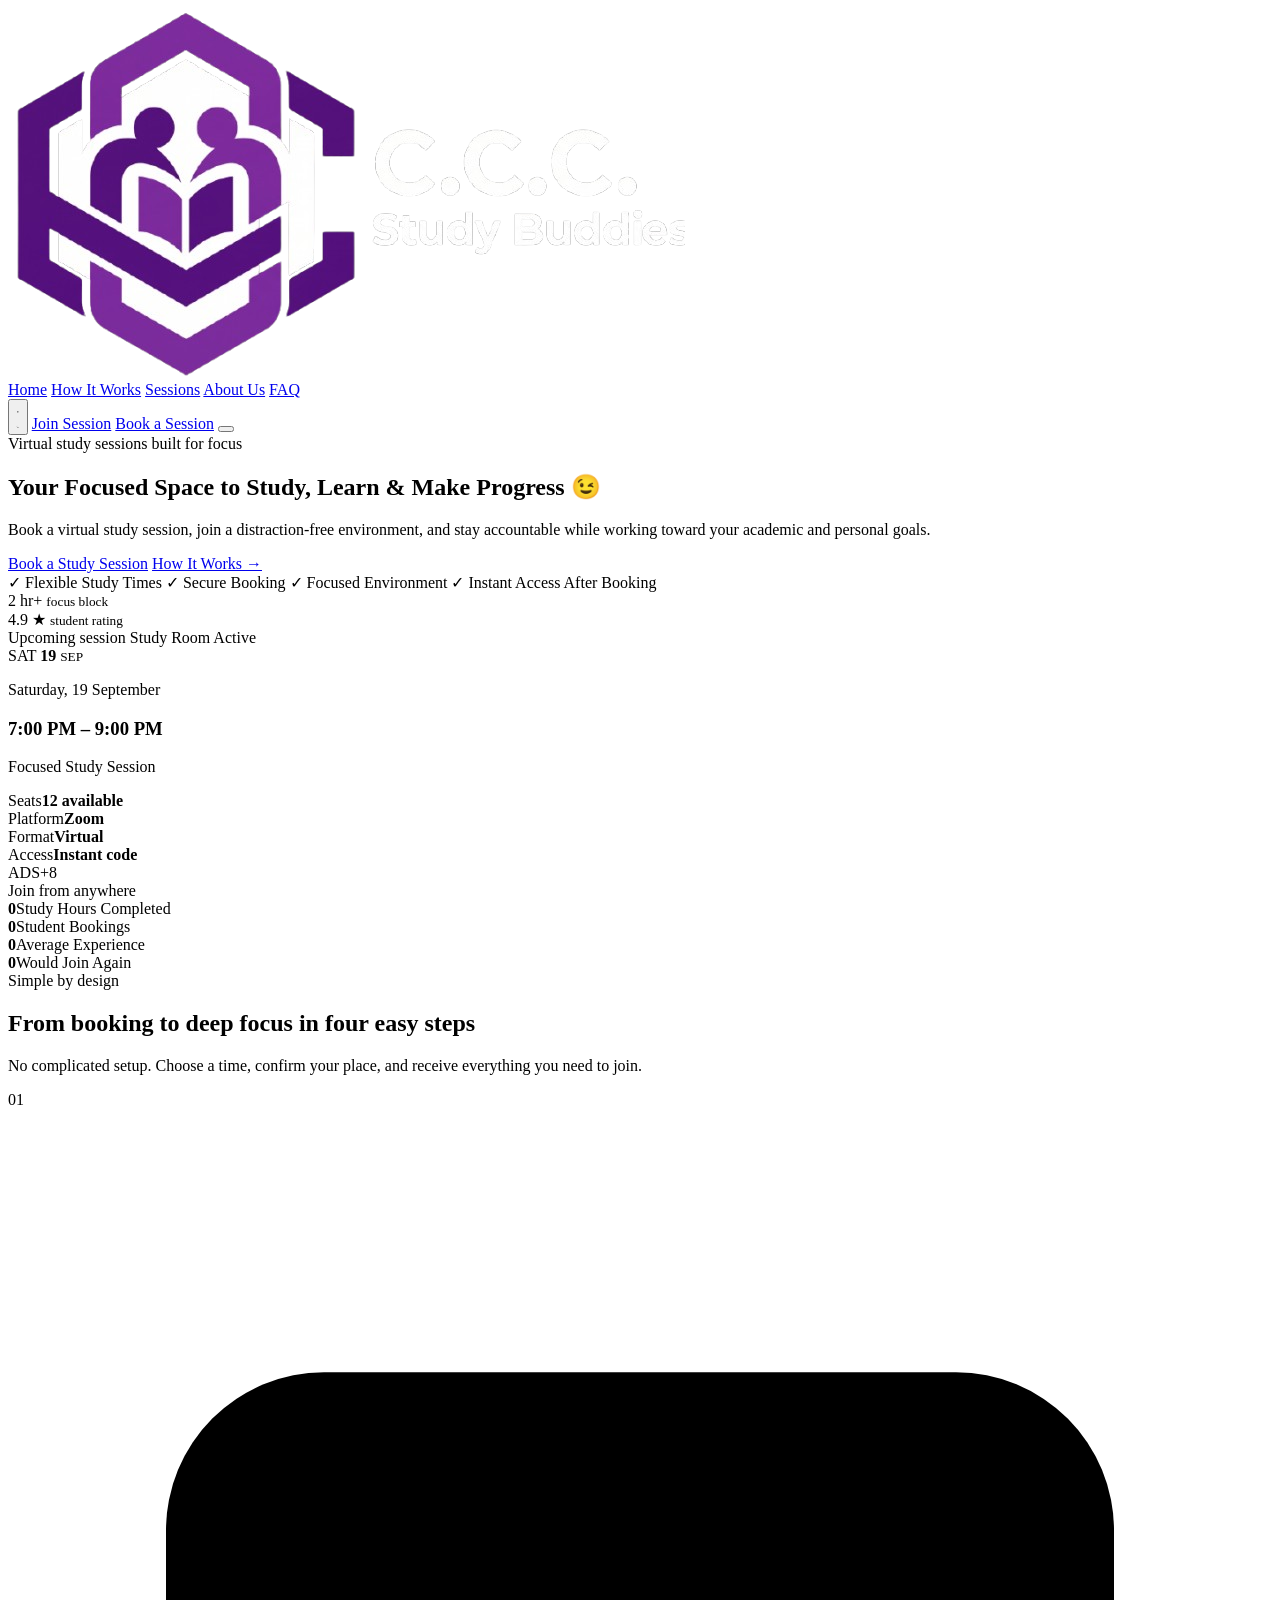
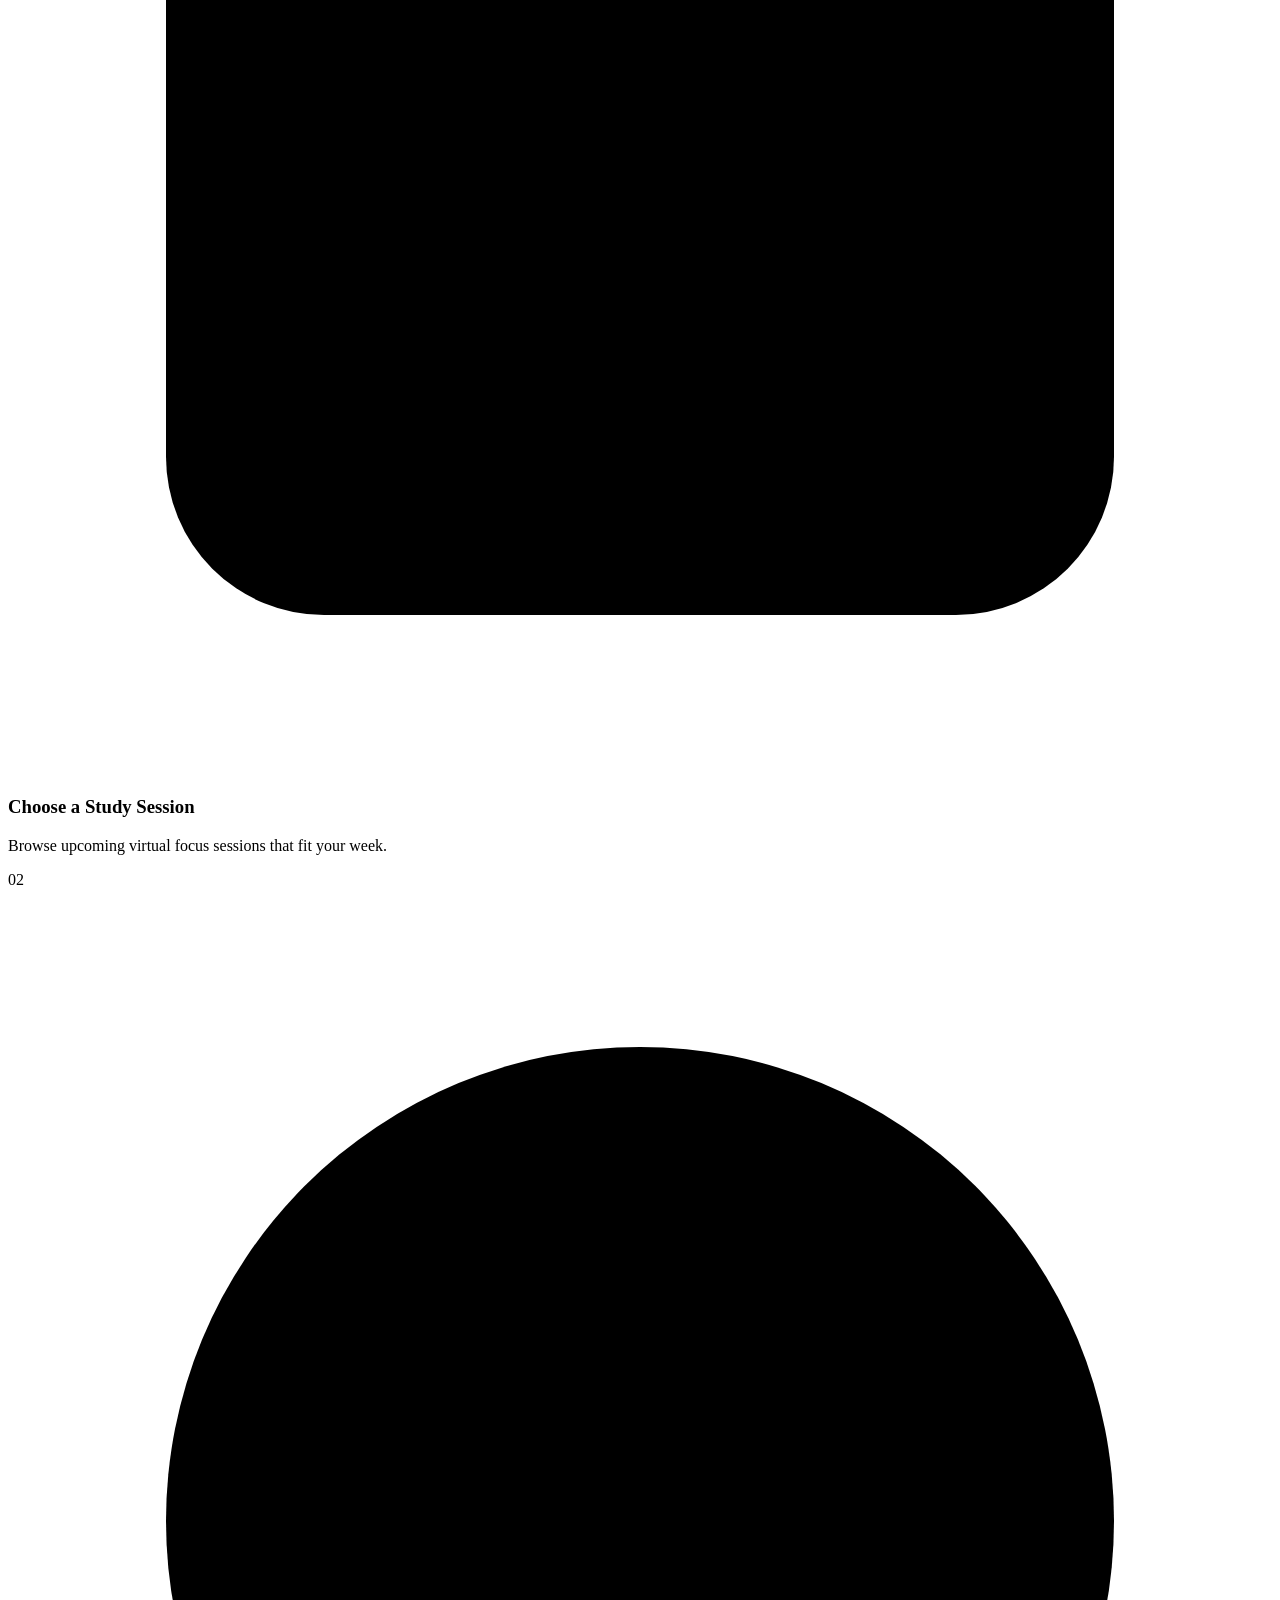
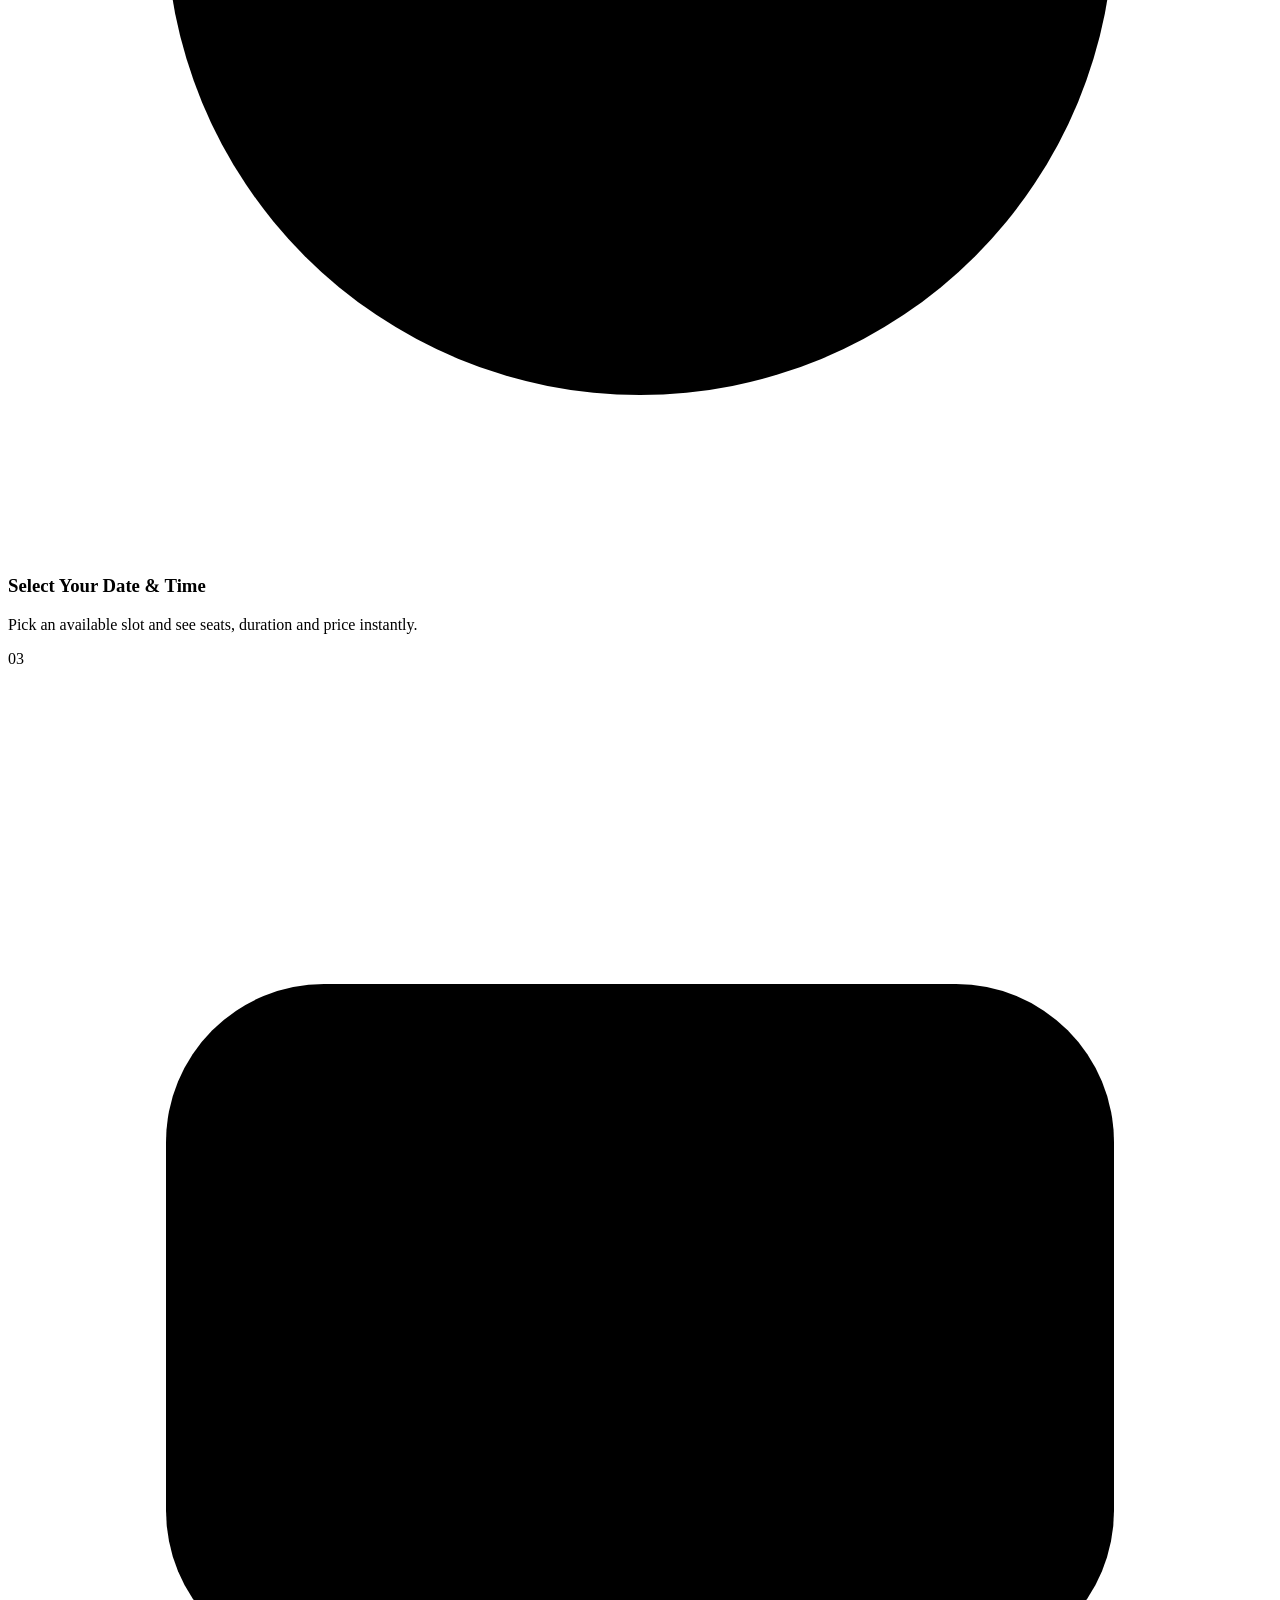
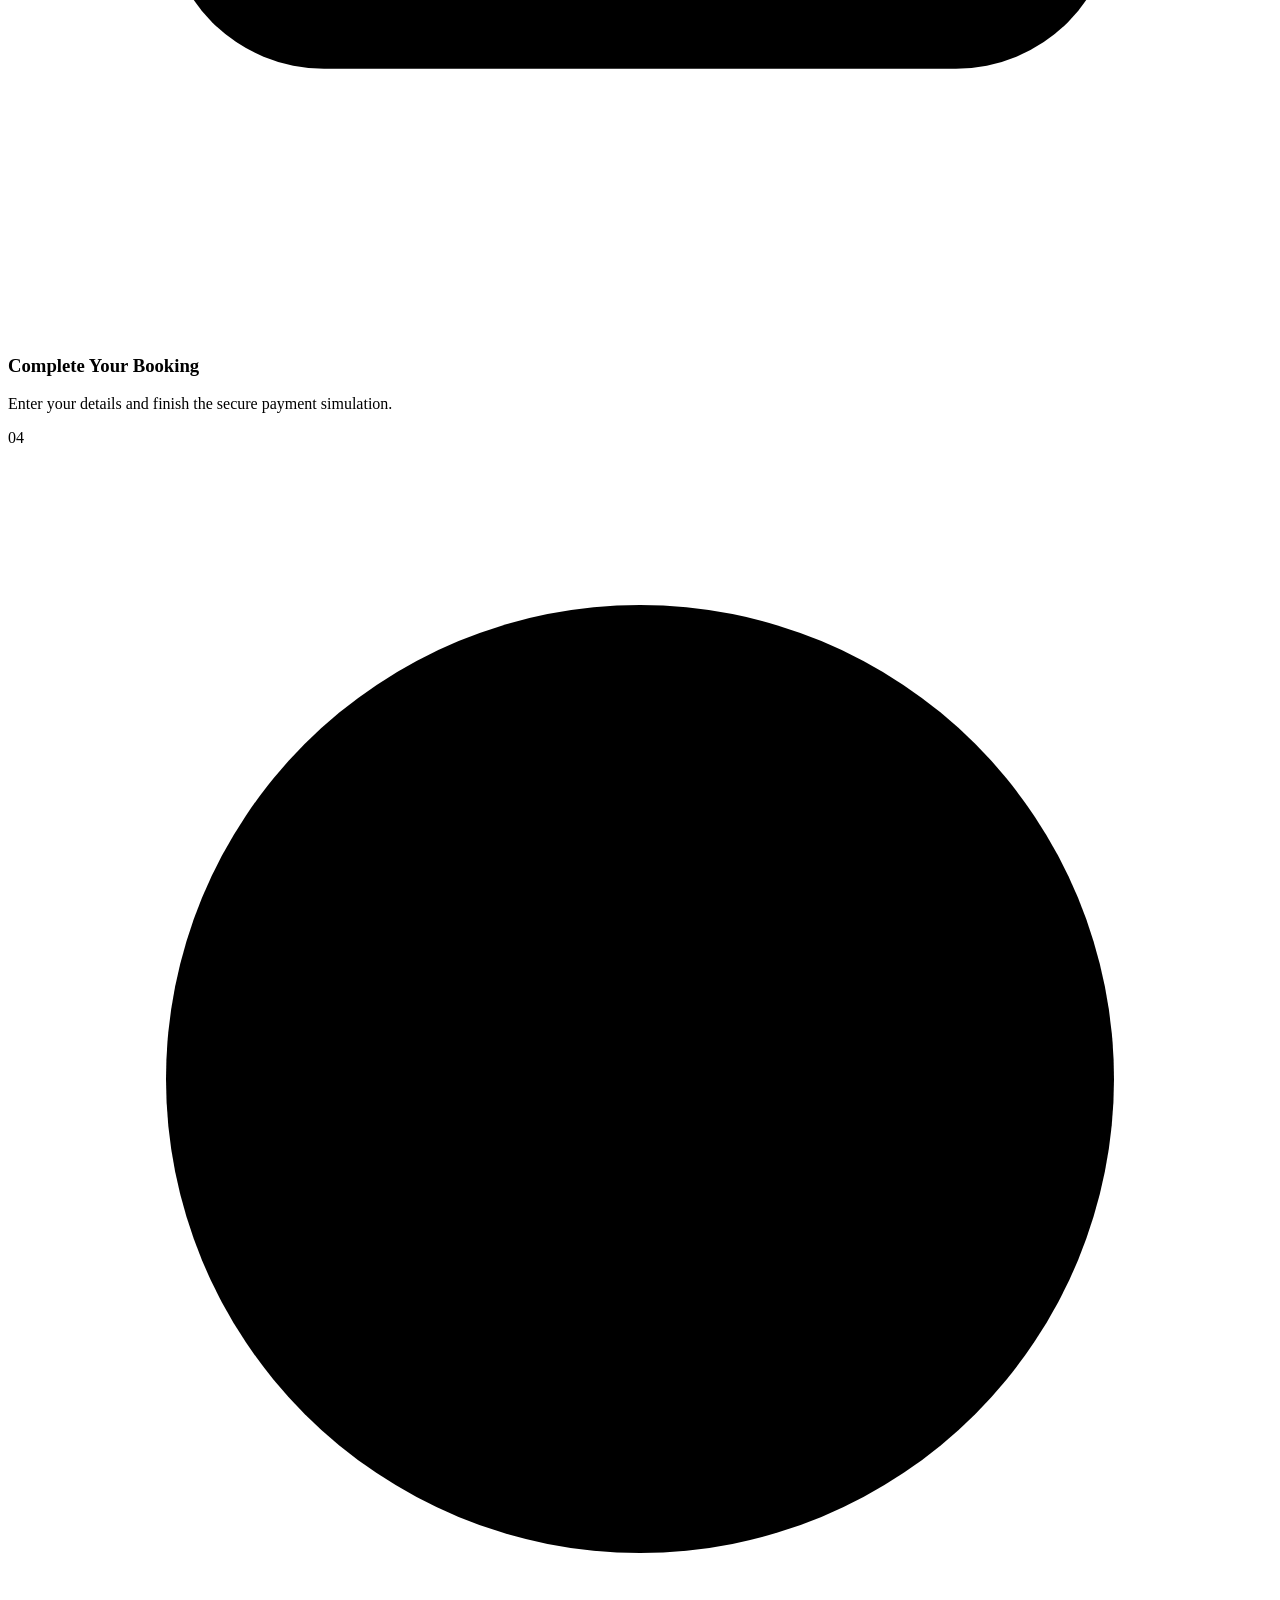
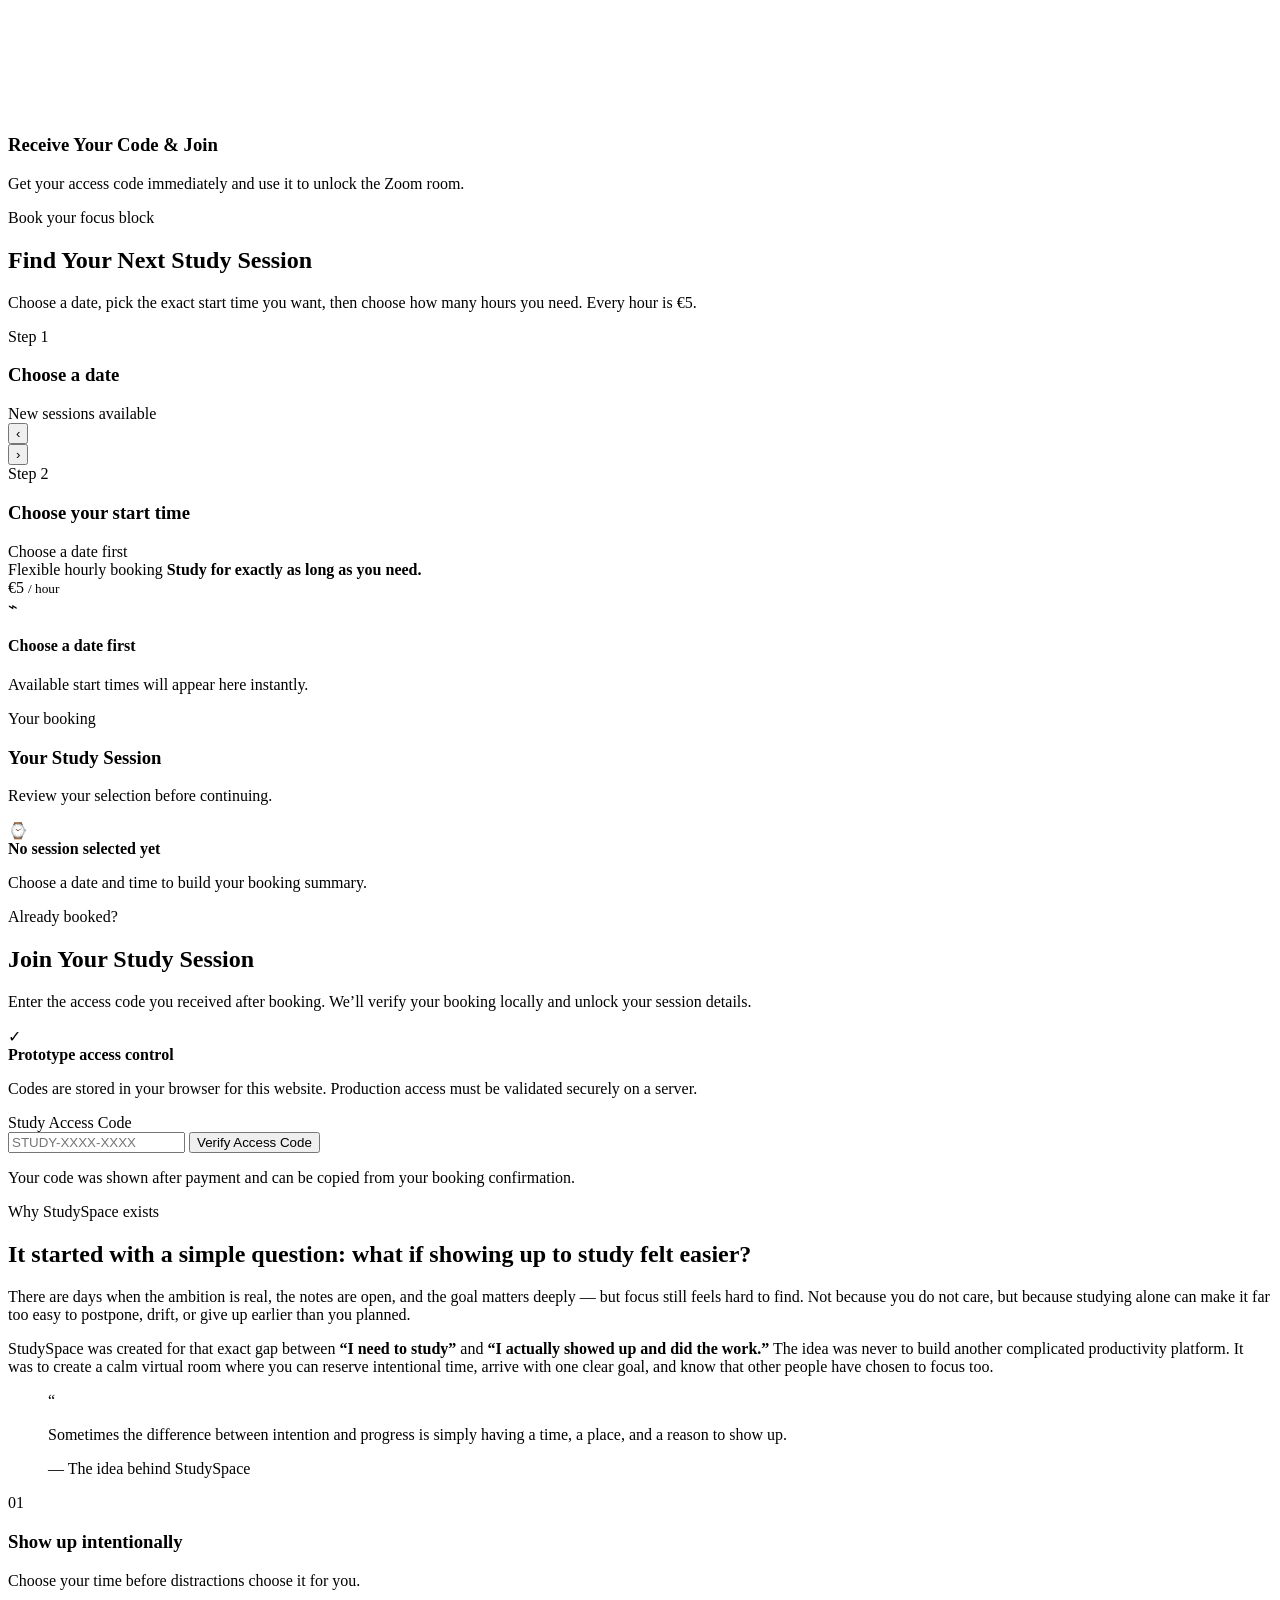
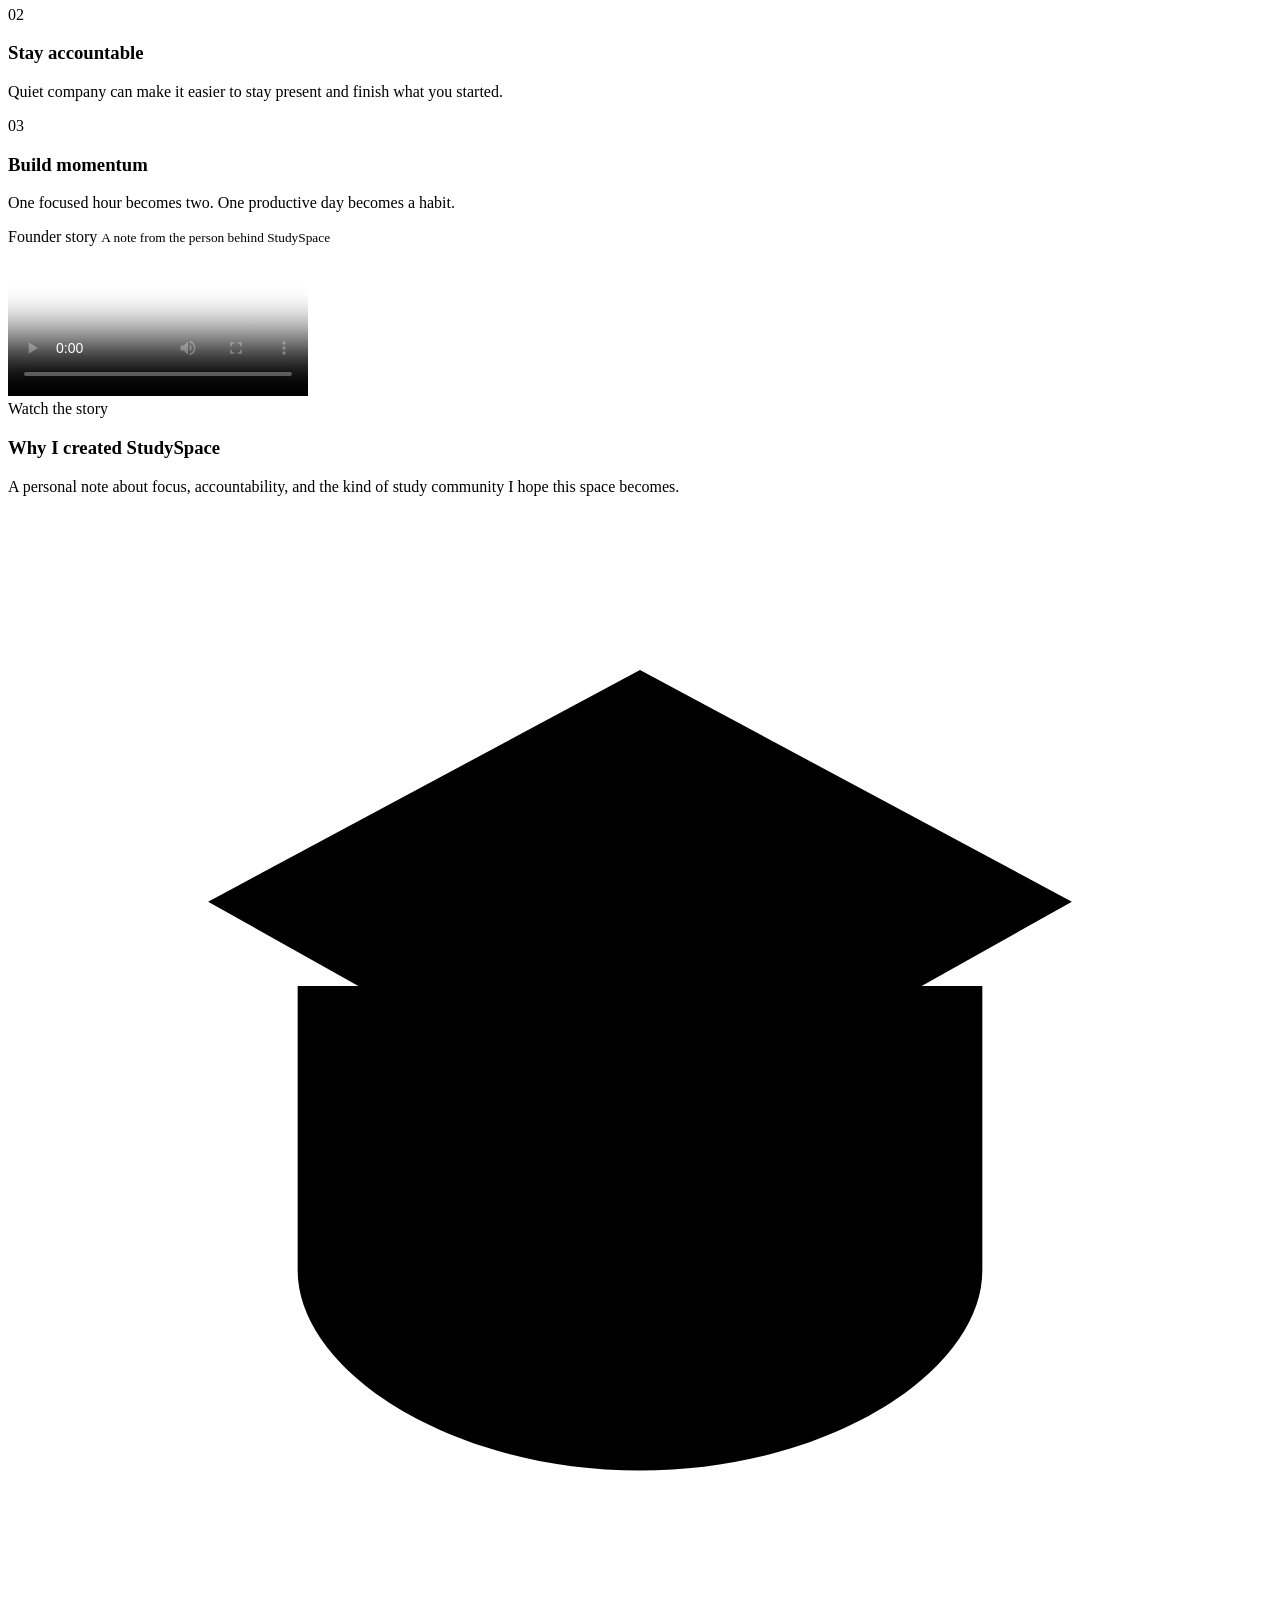
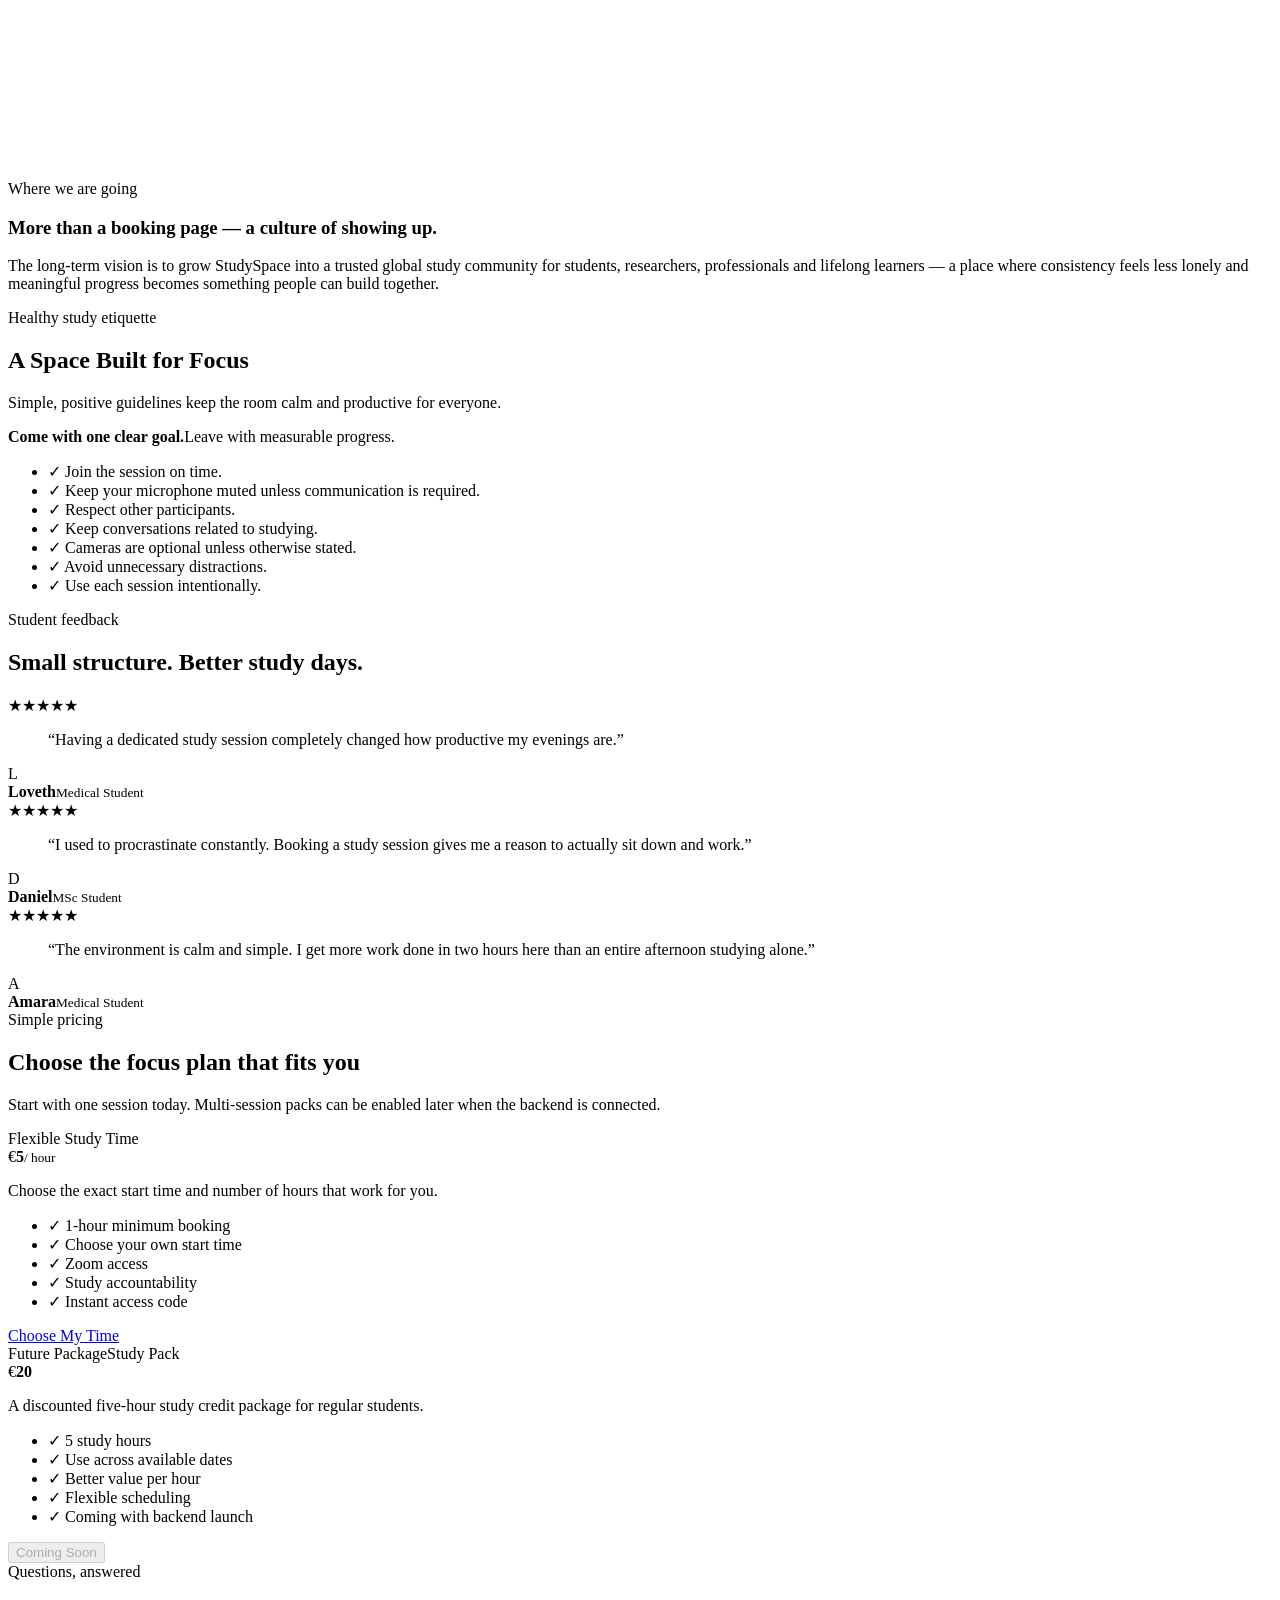
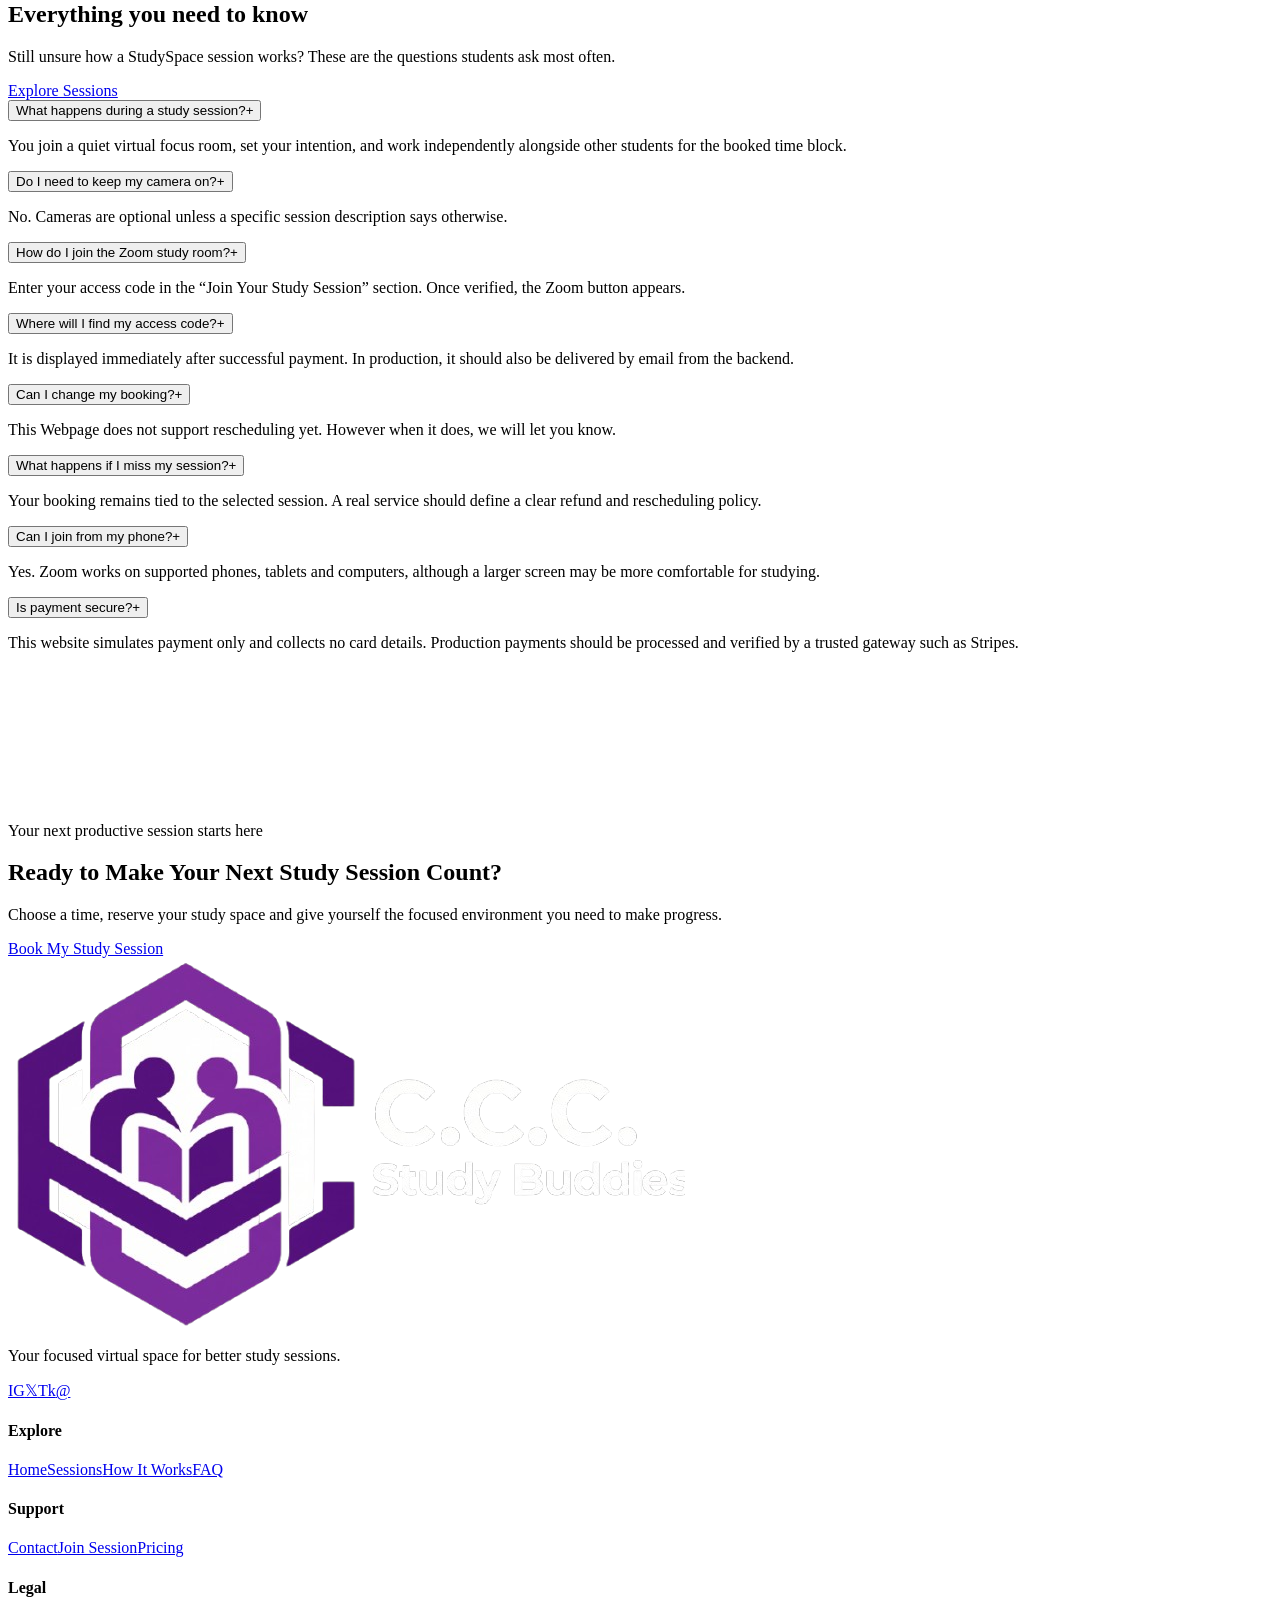
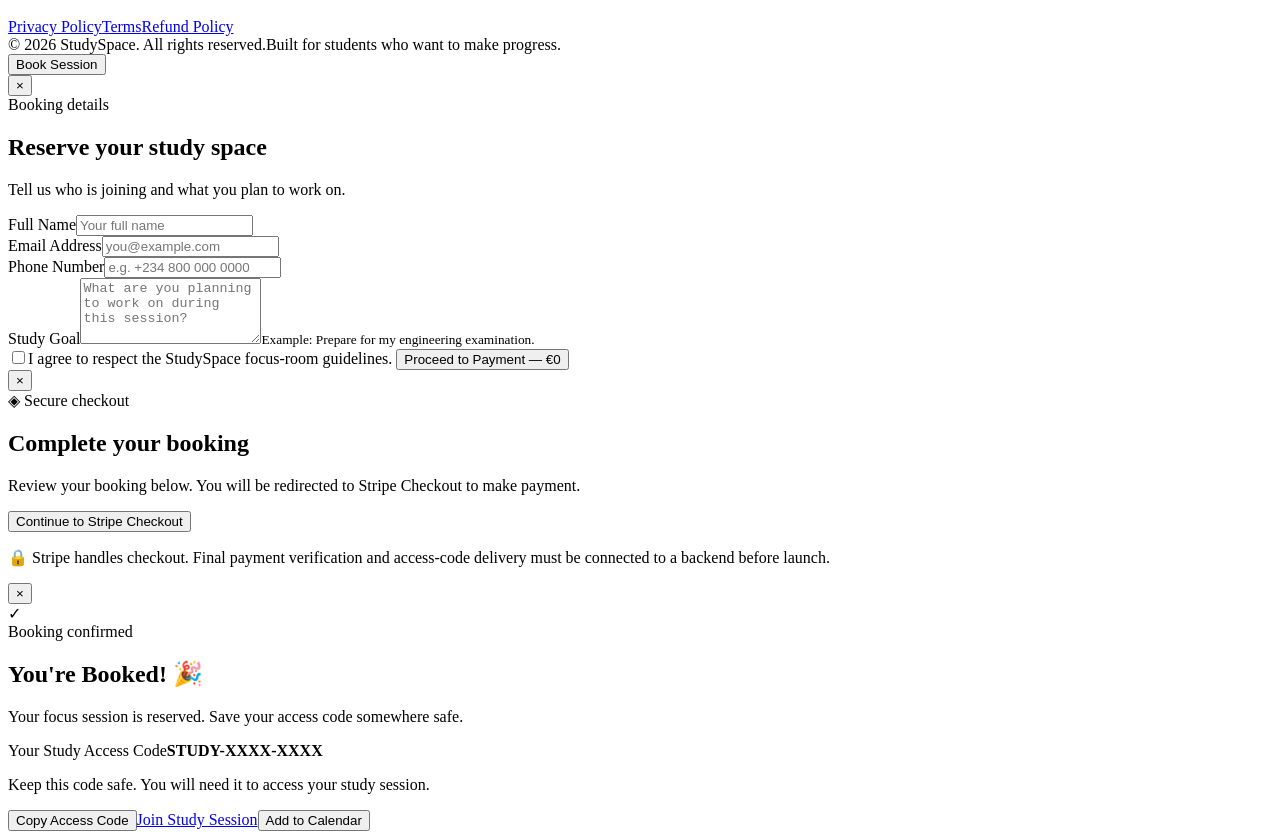
==== commit f46ca6da: "Update print statement from 'Hello' to 'Goodbye'" ====
--- a/index.html
+++ b/index.html
@@ -1,391 +1,1119 @@
-<!DOCTYPE html>
+<!doctype html>
 <html lang="en" data-theme="light">
-<head>
-  <meta charset="UTF-8" />
-  <meta name="viewport" content="width=device-width, initial-scale=1.0" />
-  <meta name="description" content="StudyBuddies helps students book focused virtual study sessions, pay securely, receive an access code, and join a Zoom study room." />
-  <meta name="theme-color" content="#101936" />
-   <link rel="shortcut icon" href="logo7.png" type="image/x-icon">
-  <title>StudyBuddies — Study Better. Stay Focused. Achieve More.</title>
-  <link rel="preconnect" href="https://fonts.googleapis.com" />
-  <link rel="preconnect" href="https://fonts.gstatic.com" crossorigin />
-  <link href="https://fonts.googleapis.com/css2?family=Manrope:wght@400;500;600;700;800&display=swap" rel="stylesheet" />
-   <link rel="stylesheet" href="styles.css">
-</head>
-<body>
-  <div class="scroll-progress" id="scrollProgress" aria-hidden="true"></div>
-
-  <header class="site-header" id="siteHeader">
-    <div class="container nav-wrap">
-      <a href="#home" class="brand" aria-label="StudySpace home">
-        <img src="logo7.png" style="width: 120px;">
-      </a>
-
-      <nav class="desktop-nav" aria-label="Primary navigation">
-        <a href="#home">Home</a>
-        <a href="#how">How It Works</a>
-        <a href="#sessions">Sessions</a>
-        <a href="#benefits">Benefits</a>
-        <a href="#faq">FAQ</a>
-      </nav>
-
-      <div class="nav-actions">
-        <button class="theme-toggle" id="themeToggle" type="button" aria-label="Toggle dark mode" title="Toggle theme">
-          <svg class="sun-icon" viewBox="0 0 24 24" aria-hidden="true"><circle cx="12" cy="12" r="4"/><path d="M12 2v2M12 20v2M4.93 4.93l1.42 1.42M17.66 17.66l1.41 1.41M2 12h2M20 12h2M4.93 19.07l1.42-1.42M17.66 6.34l1.41-1.41"/></svg>
-          <svg class="moon-icon" viewBox="0 0 24 24" aria-hidden="true"><path d="M20.5 15.5A8.5 8.5 0 0 1 8.5 3.5 8.5 8.5 0 1 0 20.5 15.5Z"/></svg>
+  <head>
+    <meta charset="UTF-8" />
+    <meta name="viewport" content="width=device-width, initial-scale=1.0" />
+    <meta
+      name="description"
+      content="StudySpace helps students book focused virtual study sessions, pay securely, receive an access code, and join a Zoom study room."
+    />
+    <meta name="theme-color" content="#101936" />
+    <link rel="icon" type="image/png" href="logo7.png">
+    <title>StudyBuddies — Study Better. Stay Focused. Achieve More.</title>
+    <link rel="preconnect" href="https://fonts.googleapis.com" />
+    <link rel="preconnect" href="https://fonts.gstatic.com" crossorigin />
+    <link
+      href="https://fonts.googleapis.com/css2?family=Manrope:wght@400;500;600;700;800&display=swap"
+      rel="stylesheet"
+    />
+    <link rel="stylesheet" href="asset/styles.css" />
+  </head>
+  <body>
+
+    <div class="scroll-progress" id="scrollProgress" aria-hidden="true"></div>
+
+    <header class="site-header" id="siteHeader">
+      <div class="container nav-wrap">
+        <a href="#home" class="brand" aria-label="StudySpace home">
+          <img src="logo7.png" class="header-logo" alt="StudyBuddies" />
+        </a>
+
+        <nav class="desktop-nav" aria-label="Primary navigation">
+          <a href="#home">Home</a>
+          <a href="#how">How It Works</a>
+          <a href="#sessions">Sessions</a>
+          <a href="#about">About Us</a>
+          <a href="#faq">FAQ</a>
+        </nav>
+
+        <div class="nav-actions">
+          <button
+            class="theme-toggle"
+            id="themeToggle"
+            type="button"
+            aria-label="Toggle dark mode"
+            title="Toggle theme"
+          >
+            <svg class="sun-icon" viewBox="0 0 24 24" aria-hidden="true">
+              <circle cx="12" cy="12" r="4" />
+              <path
+                d="M12 2v2M12 20v2M4.93 4.93l1.42 1.42M17.66 17.66l1.41 1.41M2 12h2M20 12h2M4.93 19.07l1.42-1.42M17.66 6.34l1.41-1.41"
+              />
+            </svg>
+            <svg class="moon-icon" viewBox="0 0 24 24" aria-hidden="true">
+              <path
+                d="M20.5 15.5A8.5 8.5 0 0 1 8.5 3.5 8.5 8.5 0 1 0 20.5 15.5Z"
+              />
+            </svg>
+          </button>
+          <a class="btn btn-ghost nav-join" href="#join">Join Session</a>
+          <a class="btn btn-primary nav-book" href="#sessions"
+            >Book a Session</a
+          >
+          <button
+            class="menu-toggle"
+            id="menuToggle"
+            type="button"
+            aria-expanded="false"
+            aria-controls="mobileMenu"
+            aria-label="Open menu"
+          >
+            <span></span><span></span><span></span>
+          </button>
+        </div>
+      </div>
+
+      <div class="mobile-menu" id="mobileMenu" hidden>
+        <nav aria-label="Mobile navigation">
+          <a href="#home">Home</a>
+          <a href="#how">How It Works</a>
+          <a href="#sessions">Sessions</a>
+          <a href="#about">About Us</a>
+          <a href="#faq">FAQ</a>
+          <a href="#join">Join Session</a>
+          <a class="btn btn-primary" href="#sessions">Book a Session</a>
+        </nav>
+      </div>
+    </header>
+
+    <main>
+      <section class="hero" id="home">
+        <div class="hero-grid-bg" aria-hidden="true"></div>
+        <div class="hero-orb orb-one" aria-hidden="true"></div>
+        <div class="hero-orb orb-two" aria-hidden="true"></div>
+        <div class="container hero-layout">
+          <div class="hero-copy reveal">
+            <span class="eyebrow"
+              ><span class="eyebrow-dot"></span> Virtual study sessions built
+              for focus</span
+            >
+            <h1>
+              Your Focused Space to
+              <span class="gradient-text">Study, Learn &amp; Make Progress</span> <span class="hero-emoji">😉</span>
+            </h1>
+            <p>
+              Book a virtual study session, join a distraction-free environment,
+              and stay accountable while working toward your academic and
+              personal goals.
+            </p>
+            <div class="hero-actions">
+              <a class="btn btn-primary btn-lg" href="#sessions"
+                >Book a Study Session</a
+              >
+              <a class="btn btn-secondary btn-lg" href="#how"
+                >How It Works <span aria-hidden="true">→</span></a
+              >
+            </div>
+            <div class="trust-row" aria-label="StudySpace benefits">
+              <span>✓ Flexible Study Times</span>
+              <span>✓ Secure Booking</span>
+              <span>✓ Focused Environment</span>
+              <span>✓ Instant Access After Booking</span>
+            </div>
+          </div>
+
+          <div
+            class="hero-visual reveal delay-1"
+            aria-label="Upcoming study session preview"
+          >
+            <div class="session-preview-shell">
+              <div class="mini-floating mini-one">
+                2 hr+ <small>focus block</small>
+              </div>
+              <div class="mini-floating mini-two">
+                4.9 ★ <small>student rating</small>
+              </div>
+              <article class="upcoming-card">
+                <div class="upcoming-top">
+                  <span class="overline">Upcoming session</span>
+                  <span class="live-badge"
+                    ><span class="pulse-dot"></span> Study Room Active</span
+                  >
+                </div>
+                <div class="date-tile">
+                  <span>SAT</span>
+                  <strong>19</strong>
+                  <small>SEP</small>
+                </div>
+                <div class="upcoming-body">
+                  <p class="muted">Saturday, 19 September</p>
+                  <h3>7:00 PM – 9:00 PM</h3>
+                  <p class="session-label">Focused Study Session</p>
+                  <div class="session-meta-grid">
+                    <div><span>Seats</span><strong>12 available</strong></div>
+                    <div><span>Platform</span><strong>Zoom</strong></div>
+                    <div><span>Format</span><strong>Virtual</strong></div>
+                    <div><span>Access</span><strong>Instant code</strong></div>
+                  </div>
+                  <div class="preview-footer">
+                    <div class="avatar-stack" aria-label="Recent participants">
+                      <span>A</span><span>D</span><span>S</span><span>+8</span>
+                    </div>
+                    <span>Join from anywhere</span>
+                  </div>
+                </div>
+              </article>
+            </div>
+          </div>
+        </div>
+      </section>
+
+      <section class="stats-section" aria-label="StudySpace statistics">
+        <div class="container stats-grid">
+          <div class="stat-card reveal">
+            <strong class="stat-number" data-target="500" data-suffix="+"
+              >0</strong
+            ><span>Study Hours Completed</span>
+          </div>
+          <div class="stat-card reveal">
+            <strong class="stat-number" data-target="150" data-suffix="+"
+              >0</strong
+            ><span>Student Bookings</span>
+          </div>
+          <div class="stat-card reveal">
+            <strong
+              class="stat-number"
+              data-target="4.9"
+              data-decimals="1"
+              data-suffix="/5"
+              >0</strong
+            ><span>Average Experience</span>
+          </div>
+          <div class="stat-card reveal">
+            <strong class="stat-number" data-target="95" data-suffix="%"
+              >0</strong
+            ><span>Would Join Again</span>
+          </div>
+        </div>
+      </section>
+
+      <section class="section" id="how">
+        <div class="container">
+          <div class="section-heading centered reveal">
+            <span class="eyebrow">Simple by design</span>
+            <h2>From booking to deep focus in four easy steps</h2>
+            <p>
+              No complicated setup. Choose a time, confirm your place, and
+              receive everything you need to join.
+            </p>
+          </div>
+          <div class="steps-grid">
+            <article class="step-card reveal">
+              <span class="step-number">01</span>
+              <div class="icon-box">
+                <svg viewBox="0 0 24 24">
+                  <rect x="3" y="5" width="18" height="16" rx="3" />
+                  <path d="M8 3v4M16 3v4M3 10h18" />
+                </svg>
+              </div>
+              <h3>Choose a Study Session</h3>
+              <p>Browse upcoming virtual focus sessions that fit your week.</p>
+            </article>
+            <article class="step-card reveal delay-1">
+              <span class="step-number">02</span>
+              <div class="icon-box">
+                <svg viewBox="0 0 24 24">
+                  <circle cx="12" cy="12" r="9" />
+                  <path d="M12 7v5l3 2" />
+                </svg>
+              </div>
+              <h3>Select Your Date &amp; Time</h3>
+              <p>
+                Pick an available slot and see seats, duration and price
+                instantly.
+              </p>
+            </article>
+            <article class="step-card reveal delay-2">
+              <span class="step-number">03</span>
+              <div class="icon-box">
+                <svg viewBox="0 0 24 24">
+                  <rect x="3" y="6" width="18" height="13" rx="3" />
+                  <path d="M3 10h18M7 15h4" />
+                </svg>
+              </div>
+              <h3>Complete Your Booking</h3>
+              <p>
+                Enter your details and finish the secure payment simulation.
+              </p>
+            </article>
+            <article class="step-card reveal delay-3">
+              <span class="step-number">04</span>
+              <div class="icon-box">
+                <svg viewBox="0 0 24 24">
+                  <path d="M7 12.5 10.5 16 17 8" />
+                  <circle cx="12" cy="12" r="9" />
+                </svg>
+              </div>
+              <h3>Receive Your Code &amp; Join</h3>
+              <p>
+                Get your access code immediately and use it to unlock the Zoom
+                room.
+              </p>
+            </article>
+          </div>
+        </div>
+      </section>
+
+      <section class="section booking-section" id="sessions">
+        <div class="container">
+          <div class="section-heading split reveal">
+            <div>
+              <span class="eyebrow">Book your focus block</span>
+              <h2>Find Your Next Study Session</h2>
+            </div>
+            <p>
+              Choose a date, pick the exact start time you want, then choose how
+              many hours you need. Every hour is €5.
+            </p>
+          </div>
+
+          <div class="booking-layout">
+            <div class="booking-main">
+              <div class="booking-card reveal">
+                <div class="booking-card-head">
+                  <div>
+                    <span class="step-pill">Step 1</span>
+                    <h3>Choose a date</h3>
+                  </div>
+                  <span class="availability-badge"
+                    ><span></span> New sessions available</span
+                  >
+                </div>
+                <div class="date-scroller-wrap">
+                  <button
+                    class="scroll-btn"
+                    id="dateScrollPrev"
+                    aria-label="Scroll dates left"
+                  >
+                    ‹
+                  </button>
+                  <div
+                    class="date-scroller"
+                    id="dateList"
+                    role="listbox"
+                    aria-label="Available study dates"
+                  ></div>
+                  <button
+                    class="scroll-btn"
+                    id="dateScrollNext"
+                    aria-label="Scroll dates right"
+                  >
+                    ›
+                  </button>
+                </div>
+              </div>
+
+              <div class="booking-card reveal">
+                <div class="booking-card-head">
+                  <div>
+                    <span class="step-pill">Step 2</span>
+                    <h3>Choose your start time</h3>
+                  </div>
+                  <span class="selected-date-label" id="selectedDateLabel"
+                    >Choose a date first</span
+                  >
+                </div>
+
+                <div class="time-helper" id="timeHelper">
+                  <div>
+                    <span class="time-helper-kicker"
+                      >Flexible hourly booking</span
+                    >
+                    <strong>Study for exactly as long as you need.</strong>
+                  </div>
+                  <span class="hourly-rate">€5 <small>/ hour</small></span>
+                </div>
+
+                <div class="time-grid" id="timeList" aria-live="polite">
+                  <div class="empty-state">
+                    <div class="empty-icon">⌁</div>
+                    <h4>Choose a date first</h4>
+                    <p>Available start times will appear here instantly.</p>
+                  </div>
+                </div>
+
+                <div class="duration-panel" id="durationPanel" hidden>
+                  <div class="duration-head">
+                    <div>
+                      <span class="step-pill subtle">Step 3</span>
+                      <h4>How long would you like to study?</h4>
+                    </div>
+                    <span id="selectedStartLabel">Start time selected</span>
+                  </div>
+                  <div
+                    class="duration-options"
+                    id="durationOptions"
+                    role="group"
+                    aria-label="Study duration"
+                  ></div>
+                  <div
+                    class="duration-preview"
+                    id="durationPreview"
+                    aria-live="polite"
+                  ></div>
+                </div>
+              </div>
+            </div>
+
+            <aside class="booking-summary reveal" id="bookingSummary">
+              <div class="summary-head">
+                <span class="step-pill">Your booking</span>
+                <h3>Your Study Session</h3>
+                <p>Review your selection before continuing.</p>
+              </div>
+              <div class="summary-placeholder" id="summaryPlaceholder">
+                <div class="summary-illustration">⌚</div>
+                <strong>No session selected yet</strong>
+                <p>Choose a date and time to build your booking summary.</p>
+              </div>
+              <div class="summary-content" id="summaryContent" hidden>
+                <dl>
+                  <div>
+                    <dt>Date</dt>
+                    <dd id="summaryDate">—</dd>
+                  </div>
+                  <div>
+                    <dt>Time</dt>
+                    <dd id="summaryTime">—</dd>
+                  </div>
+                  <div>
+                    <dt>Duration</dt>
+                    <dd id="summaryDuration">—</dd>
+                  </div>
+                  <div>
+                    <dt>Study Room</dt>
+                    <dd>Virtual Focus Room</dd>
+                  </div>
+                  <div>
+                    <dt>Platform</dt>
+                    <dd>Zoom</dd>
+                  </div>
+                </dl>
+                <div class="price-row">
+                  <span>Total</span><strong id="summaryPrice">€ 0</strong>
+                </div>
+                <button
+                  class="btn btn-primary btn-block"
+                  id="continueBookingBtn"
+                  type="button"
+                >
+                  Continue to Booking
+                </button>
+                <p class="secure-note">
+                  <span>◈</span> Click the link to make payment.
+                </p>
+              </div>
+            </aside>
+          </div>
+        </div>
+      </section>
+
+      <section class="section join-section" id="join">
+        <div class="container join-layout">
+          <div class="join-copy reveal">
+            <span class="eyebrow">Already booked?</span>
+            <h2>Join Your Study Session</h2>
+            <p>
+              Enter the access code you received after booking. We’ll verify
+              your booking locally and unlock your session details.
+            </p>
+            <div class="security-note">
+              <span>✓</span>
+              <div>
+                <strong>Prototype access control</strong>
+                <p>
+                  Codes are stored in your browser for this website. Production
+                  access must be validated securely on a server.
+                </p>
+              </div>
+            </div>
+          </div>
+          <div class="join-card reveal delay-1">
+            <form id="verifyForm" novalidate>
+              <label for="accessCodeInput">Study Access Code</label>
+              <div class="code-input-row">
+                <input
+                  id="accessCodeInput"
+                  name="accessCode"
+                  type="text"
+                  placeholder="STUDY-XXXX-XXXX"
+                  autocomplete="off"
+                  spellcheck="false"
+                  maxlength="15"
+                />
+                <button class="btn btn-primary" type="submit">
+                  Verify Access Code
+                </button>
+              </div>
+              <p class="field-hint">
+                Your code was shown after payment and can be copied from your
+                booking confirmation.
+              </p>
+            </form>
+            <div
+              class="verify-result"
+              id="verifyResult"
+              aria-live="polite"
+            ></div>
+          </div>
+        </div>
+      </section>
+
+      <section class="section about-section" id="about">
+        <div class="about-orb about-orb-one" aria-hidden="true"></div>
+        <div class="about-orb about-orb-two" aria-hidden="true"></div>
+        <div class="container about-layout">
+          <div class="about-story reveal">
+            <span class="eyebrow">Why StudySpace exists</span>
+            <h2>
+              It started with a simple question:
+              <span>what if showing up to study felt easier?</span>
+            </h2>
+            <p class="about-lead">
+              There are days when the ambition is real, the notes are open, and
+              the goal matters deeply — but focus still feels hard to find. Not
+              because you do not care, but because studying alone can make it
+              far too easy to postpone, drift, or give up earlier than you
+              planned.
+            </p>
+            <p>
+              StudySpace was created for that exact gap between
+              <strong>“I need to study”</strong> and
+              <strong>“I actually showed up and did the work.”</strong> The idea
+              was never to build another complicated productivity platform. It
+              was to create a calm virtual room where you can reserve
+              intentional time, arrive with one clear goal, and know that other
+              people have chosen to focus too.
+            </p>
+            <blockquote class="about-quote">
+              <span class="quote-mark" aria-hidden="true">“</span>
+              <p>
+                Sometimes the difference between intention and progress is
+                simply having a time, a place, and a reason to show up.
+              </p>
+              <footer>— The idea behind StudySpace</footer>
+            </blockquote>
+
+            <div class="about-pillars" aria-label="StudySpace values">
+              <article>
+                <span class="about-pillar-icon">01</span>
+                <div>
+                  <h3>Show up intentionally</h3>
+                  <p>Choose your time before distractions choose it for you.</p>
+                </div>
+              </article>
+              <article>
+                <span class="about-pillar-icon">02</span>
+                <div>
+                  <h3>Stay accountable</h3>
+                  <p>
+                    Quiet company can make it easier to stay present and finish
+                    what you started.
+                  </p>
+                </div>
+              </article>
+              <article>
+                <span class="about-pillar-icon">03</span>
+                <div>
+                  <h3>Build momentum</h3>
+                  <p>
+                    One focused hour becomes two. One productive day becomes a
+                    habit.
+                  </p>
+                </div>
+              </article>
+            </div>
+          </div>
+
+          <div class="about-media reveal delay-1">
+            <article class="about-video-card">
+              <div class="about-video-topline">
+                <span><i></i> Founder story</span>
+                <small>A note from the person behind StudySpace</small>
+              </div>
+              <div class="video-frame">
+                <video
+                  controls
+                  preload="metadata"
+                  poster="about-video-poster.svg"
+                  aria-label="The story behind StudySpace"
+                >
+                  <source
+                    src="Join me for a night time study session.mp4"
+                    type="video/mp4"
+                  />
+                  Your browser does not support HTML5 video.
+                </video>
+              </div>
+              <div class="video-caption">
+                <div>
+                  <span class="video-caption-label">Watch the story</span>
+                  <h3>Why I created StudySpace</h3>
+                </div>
+                <p>
+                  A personal note about focus, accountability, and the kind of
+                  study community I hope this space becomes.
+                </p>
+              </div>
+            </article>
+
+            <aside class="about-vision-card">
+              <div class="vision-icon" aria-hidden="true">
+                <svg viewBox="0 0 24 24">
+                  <path d="M12 3 3.8 7.4 12 12l8.2-4.6L12 3Z" />
+                  <path
+                    d="M5.5 9v5.4c0 1.9 2.9 3.8 6.5 3.8s6.5-1.9 6.5-3.8V9"
+                  />
+                  <path d="M20.2 7.4V14" />
+                </svg>
+              </div>
+              <div>
+                <span>Where we are going</span>
+                <h3>More than a booking page — a culture of showing up.</h3>
+                <p>
+                  The long-term vision is to grow StudySpace into a trusted
+                  global study community for students, researchers,
+                  professionals and lifelong learners — a place where
+                  consistency feels less lonely and meaningful progress becomes
+                  something people can build together.
+                </p>
+              </div>
+            </aside>
+          </div>
+        </div>
+      </section>
+      <section class="section rules-section">
+        <div class="container rules-layout">
+          <div class="rules-copy reveal">
+            <span class="eyebrow">Healthy study etiquette</span>
+            <h2>A Space Built for Focus</h2>
+            <p>
+              Simple, positive guidelines keep the room calm and productive for
+              everyone.
+            </p>
+            <div class="rules-highlight">
+              <strong>Come with one clear goal.</strong
+              ><span>Leave with measurable progress.</span>
+            </div>
+          </div>
+          <div class="rules-card reveal delay-1">
+            <ul>
+              <li><span>✓</span> Join the session on time.</li>
+              <li>
+                <span>✓</span> Keep your microphone muted unless communication
+                is required.
+              </li>
+              <li><span>✓</span> Respect other participants.</li>
+              <li><span>✓</span> Keep conversations related to studying.</li>
+              <li>
+                <span>✓</span> Cameras are optional unless otherwise stated.
+              </li>
+              <li><span>✓</span> Avoid unnecessary distractions.</li>
+              <li><span>✓</span> Use each session intentionally.</li>
+            </ul>
+          </div>
+        </div>
+      </section>
+
+      <section class="section testimonials-section">
+        <div class="container">
+          <div class="section-heading centered reveal">
+            <span class="eyebrow">Student feedback</span>
+            <h2>Small structure. Better study days.</h2>
+          </div>
+          <div class="testimonial-grid">
+            <article class="testimonial-card reveal">
+              <div class="stars" aria-label="5 out of 5 stars">★★★★★</div>
+              <blockquote>
+                “Having a dedicated study session completely changed how
+                productive my evenings are.”
+              </blockquote>
+              <div class="testimonial-author">
+                <span>L</span>
+                <div><strong>Loveth</strong><small>Medical Student</small></div>
+              </div>
+            </article>
+            <article class="testimonial-card reveal delay-1">
+              <div class="stars" aria-label="5 out of 5 stars">★★★★★</div>
+              <blockquote>
+                “I used to procrastinate constantly. Booking a study session
+                gives me a reason to actually sit down and work.”
+              </blockquote>
+              <div class="testimonial-author">
+                <span>D</span>
+                <div><strong>Daniel</strong><small>MSc Student</small></div>
+              </div>
+            </article>
+            <article class="testimonial-card reveal delay-2">
+              <div class="stars" aria-label="5 out of 5 stars">★★★★★</div>
+              <blockquote>
+                “The environment is calm and simple. I get more work done in two
+                hours here than an entire afternoon studying alone.”
+              </blockquote>
+              <div class="testimonial-author">
+                <span>A</span>
+                <div><strong>Amara</strong><small>Medical Student</small></div>
+              </div>
+            </article>
+          </div>
+        </div>
+      </section>
+
+      <section class="section pricing-section" id="pricing">
+        <div class="container">
+          <div class="section-heading centered reveal">
+            <span class="eyebrow">Simple pricing</span>
+            <h2>Choose the focus plan that fits you</h2>
+            <p>
+              Start with one session today. Multi-session packs can be enabled
+              later when the backend is connected.
+            </p>
+          </div>
+          <div class="pricing-grid">
+            <article class="pricing-card reveal">
+              <span class="pricing-label">Flexible Study Time</span>
+              <div class="price">
+                <span>€</span><strong>5</strong><small>/ hour</small>
+              </div>
+              <p>
+                Choose the exact start time and number of hours that work for
+                you.
+              </p>
+              <ul>
+                <li>✓ 1-hour minimum booking</li>
+                <li>✓ Choose your own start time</li>
+                <li>✓ Zoom access</li>
+                <li>✓ Study accountability</li>
+                <li>✓ Instant access code</li>
+              </ul>
+              <a class="btn btn-primary btn-block" href="#sessions"
+                >Choose My Time</a
+              >
+            </article>
+            <article class="pricing-card featured reveal delay-1">
+              <span class="best-value">Future Package</span
+              ><span class="pricing-label">Study Pack</span>
+              <div class="price"><span>€</span><strong>20</strong></div>
+              <p>
+                A discounted five-hour study credit package for regular
+                students.
+              </p>
+              <ul>
+                <li>✓ 5 study hours</li>
+                <li>✓ Use across available dates</li>
+                <li>✓ Better value per hour</li>
+                <li>✓ Flexible scheduling</li>
+                <li>✓ Coming with backend launch</li>
+              </ul>
+              <button
+                class="btn btn-secondary btn-block"
+                type="button"
+                disabled
+              >
+                Coming Soon
+              </button>
+            </article>
+          </div>
+        </div>
+      </section>
+
+      <section class="section" id="faq">
+        <div class="container faq-layout">
+          <div class="faq-intro reveal">
+            <span class="eyebrow">Questions, answered</span>
+            <h2>Everything you need to know</h2>
+            <p>
+              Still unsure how a StudySpace session works? These are the
+              questions students ask most often.
+            </p>
+            <a class="btn btn-secondary" href="#sessions">Explore Sessions</a>
+          </div>
+          <div class="faq-list" id="faqList">
+            <article class="faq-item reveal">
+              <button class="faq-question" type="button" aria-expanded="false">
+                <span>What happens during a study session?</span
+                ><span class="faq-icon">+</span>
+              </button>
+              <div class="faq-answer">
+                <p>
+                  You join a quiet virtual focus room, set your intention, and
+                  work independently alongside other students for the booked
+                  time block.
+                </p>
+              </div>
+            </article>
+            <article class="faq-item reveal">
+              <button class="faq-question" type="button" aria-expanded="false">
+                <span>Do I need to keep my camera on?</span
+                ><span class="faq-icon">+</span>
+              </button>
+              <div class="faq-answer">
+                <p>
+                  No. Cameras are optional unless a specific session description
+                  says otherwise.
+                </p>
+              </div>
+            </article>
+            <article class="faq-item reveal">
+              <button class="faq-question" type="button" aria-expanded="false">
+                <span>How do I join the Zoom study room?</span
+                ><span class="faq-icon">+</span>
+              </button>
+              <div class="faq-answer">
+                <p>
+                  Enter your access code in the “Join Your Study Session”
+                  section. Once verified, the Zoom button appears.
+                </p>
+              </div>
+            </article>
+            <article class="faq-item reveal">
+              <button class="faq-question" type="button" aria-expanded="false">
+                <span>Where will I find my access code?</span
+                ><span class="faq-icon">+</span>
+              </button>
+              <div class="faq-answer">
+                <p>
+                  It is displayed immediately after successful payment. In
+                  production, it should also be delivered by email from the
+                  backend.
+                </p>
+              </div>
+            </article>
+            <article class="faq-item reveal">
+              <button class="faq-question" type="button" aria-expanded="false">
+                <span>Can I change my booking?</span
+                ><span class="faq-icon">+</span>
+              </button>
+              <div class="faq-answer">
+                <p>
+                  This Webpage does not support rescheduling yet. However when
+                  it does, we will let you know.
+                </p>
+              </div>
+            </article>
+            <article class="faq-item reveal">
+              <button class="faq-question" type="button" aria-expanded="false">
+                <span>What happens if I miss my session?</span
+                ><span class="faq-icon">+</span>
+              </button>
+              <div class="faq-answer">
+                <p>
+                  Your booking remains tied to the selected session. A real
+                  service should define a clear refund and rescheduling policy.
+                </p>
+              </div>
+            </article>
+            <article class="faq-item reveal">
+              <button class="faq-question" type="button" aria-expanded="false">
+                <span>Can I join from my phone?</span
+                ><span class="faq-icon">+</span>
+              </button>
+              <div class="faq-answer">
+                <p>
+                  Yes. Zoom works on supported phones, tablets and computers,
+                  although a larger screen may be more comfortable for studying.
+                </p>
+              </div>
+            </article>
+            <article class="faq-item reveal">
+              <button class="faq-question" type="button" aria-expanded="false">
+                <span>Is payment secure?</span><span class="faq-icon">+</span>
+              </button>
+              <div class="faq-answer">
+                <p>
+                  This website simulates payment only and collects no card
+                  details. Production payments should be processed and verified
+                  by a trusted gateway such as Stripes.
+                </p>
+              </div>
+            </article>
+          </div>
+        </div>
+      </section>
+
+      <section class="section final-cta">
+        <div class="container">
+          <div class="cta-card reveal">
+            <video
+              class="cta-video"
+              autoplay
+              muted
+              loop
+              playsinline
+              preload="metadata"
+              aria-hidden="true"
+            >
+              <source
+                src="Join me for a night time study session.mp4"
+                type="video/mp4"
+              />
+            </video>
+            <div class="cta-overlay" aria-hidden="true"></div>
+
+            <div class="cta-grid" aria-hidden="true"></div>
+
+            <div class="cta-content">
+              <span class="eyebrow light">
+                Your next productive session starts here
+              </span>
+
+              <h2>Ready to Make Your Next Study Session Count?</h2>
+
+              <p>
+                Choose a time, reserve your study space and give yourself the
+                focused environment you need to make progress.
+              </p>
+            </div>
+            <a class="btn btn-light btn-lg cta-button" href="#sessions">
+              Book My Study Session
+            </a>
+          </div>
+        </div>
+      </section>
+    </main>
+
+    <footer class="site-footer">
+      <div class="container footer-grid">
+        <div class="footer-brand">
+          <a href="#home" class="brand">
+            <img src="logo7.png" class="footer-logo" alt="StudySpace"
+          /></a>
+          <p>Your focused virtual space for better study sessions.</p>
+          <div class="social-row">
+            <a
+              href="https://instagram.com"
+              target="_blank"
+              rel="noopener"
+              aria-label="Instagram"
+              >IG</a
+            ><a
+              href="https://x.com"
+              target="_blank"
+              rel="noopener"
+              aria-label="X / Twitter"
+              >𝕏</a
+            ><a
+              href="https://tiktok.com"
+              target="_blank"
+              rel="noopener"
+              aria-label="TikTok"
+              >Tk</a
+            ><a href="mailto:christyscrashcourse@gmail.com" aria-label="Email"
+              >@</a
+            >
+          </div>
+        </div>
+        <div>
+          <h4>Explore</h4>
+          <a href="#home">Home</a><a href="#sessions">Sessions</a
+          ><a href="#how">How It Works</a><a href="#faq">FAQ</a>
+        </div>
+        <div>
+          <h4>Support</h4>
+          <a href="mailto:christyscrashcourse@gmail.com">Contact</a
+          ><a href="#join">Join Session</a><a href="#pricing">Pricing</a>
+        </div>
+        <div>
+          <h4>Legal</h4>
+          <a href="#">Privacy Policy</a><a href="#">Terms</a
+          ><a href="#">Refund Policy</a>
+        </div>
+      </div>
+      <div class="container footer-bottom">
+        <span>© 2026 StudySpace. All rights reserved.</span
+        ><span>Built for students who want to make progress.</span>
+      </div>
+    </footer>
+
+    <button class="floating-book" id="floatingBook" type="button">
+      Book Session
+    </button>
+
+    <div class="modal-backdrop" id="bookingModal" aria-hidden="true">
+      <div
+        class="modal"
+        role="dialog"
+        aria-modal="true"
+        aria-labelledby="bookingModalTitle"
+        tabindex="-1"
+      >
+        <button
+          class="modal-close"
+          type="button"
+          data-close="bookingModal"
+          aria-label="Close booking form"
+        >
+          ×
         </button>
-        <a class="btn btn-ghost nav-join" href="#join">Join Session</a>
-        <a class="btn btn-primary nav-book" href="#sessions">Book a Session</a>
-        <button class="menu-toggle" id="menuToggle" type="button" aria-expanded="false" aria-controls="mobileMenu" aria-label="Open menu">
-          <span></span><span></span><span></span>
-        </button>
+        <div class="modal-head">
+          <span class="step-pill">Booking details</span>
+          <h2 id="bookingModalTitle">Reserve your study space</h2>
+          <p>Tell us who is joining and what you plan to work on.</p>
+        </div>
+        <div class="modal-summary-strip" id="modalBookingSummary"></div>
+        <form id="bookingForm" novalidate>
+          <div class="form-grid">
+            <div class="field">
+              <label for="fullName">Full Name</label
+              ><input
+                id="fullName"
+                name="fullName"
+                type="text"
+                autocomplete="name"
+                placeholder="Your full name"
+              /><span class="error" data-error-for="fullName"></span>
+            </div>
+            <div class="field">
+              <label for="email">Email Address</label
+              ><input
+                id="email"
+                name="email"
+                type="email"
+                autocomplete="email"
+                placeholder="you@example.com"
+              /><span class="error" data-error-for="email"></span>
+            </div>
+            <div class="field full">
+              <label for="phone">Phone Number</label
+              ><input
+                id="phone"
+                name="phone"
+                type="tel"
+                autocomplete="tel"
+                placeholder="e.g. +234 800 000 0000"
+              /><span class="error" data-error-for="phone"></span>
+            </div>
+            <div class="field full">
+              <label for="studyGoal">Study Goal</label
+              ><textarea
+                id="studyGoal"
+                name="studyGoal"
+                rows="4"
+                placeholder="What are you planning to work on during this session?"
+              ></textarea
+              ><span class="error" data-error-for="studyGoal"></span
+              ><small>Example: Prepare for my engineering examination.</small>
+            </div>
+          </div>
+          <label class="check-row"
+            ><input id="guidelines" name="guidelines" type="checkbox" /><span
+              >I agree to respect the StudySpace focus-room guidelines.</span
+            ></label
+          ><span
+            class="error checkbox-error"
+            data-error-for="guidelines"
+          ></span>
+          <button
+            class="btn btn-primary btn-block btn-lg"
+            id="proceedPaymentBtn"
+            type="submit"
+          >
+            Proceed to Payment — <span id="bookingButtonPrice">€0</span>
+          </button>
+        </form>
       </div>
     </div>
 
-    <div class="mobile-menu" id="mobileMenu" hidden>
-      <nav aria-label="Mobile navigation">
-        <a href="#home">Home</a>
-        <a href="#how">How It Works</a>
-        <a href="#sessions">Sessions</a>
-        <a href="#benefits">Benefits</a>
-        <a href="#faq">FAQ</a>
-        <a href="#join">Join Session</a>
-        <a class="btn btn-primary" href="#sessions">Book a Session</a>
-      </nav>
+    <div class="modal-backdrop" id="paymentModal" aria-hidden="true">
+      <div
+        class="modal payment-modal"
+        role="dialog"
+        aria-modal="true"
+        aria-labelledby="paymentModalTitle"
+        tabindex="-1"
+      >
+        <button
+          class="modal-close"
+          type="button"
+          data-close="paymentModal"
+          aria-label="Close payment"
+        >
+          ×
+        </button>
+        <div id="paymentInitialState">
+          <div class="modal-head">
+            <span class="secure-badge">◈ Secure checkout</span>
+            <h2 id="paymentModalTitle">Complete your booking</h2>
+            <p>
+              Review your booking below. You will be redirected to Stripe
+              Checkout to make payment.
+            </p>
+          </div>
+          <div class="payment-overview" id="paymentOverview"></div>
+          <button
+            class="btn btn-primary btn-block btn-lg"
+            id="paySecurelyBtn"
+            type="button"
+          >
+            Continue to Stripe Checkout
+          </button>
+          <p class="secure-note centered-note">
+            🔒 Stripe handles checkout. Final payment verification and
+            access-code delivery must be connected to a backend before launch.
+          </p>
+        </div>
+      </div>
     </div>
-  </header>
-
-  <main>
-    <section class="hero" id="home">
-      <div class="hero-grid-bg" aria-hidden="true"></div>
-      <div class="hero-orb orb-one" aria-hidden="true"></div>
-      <div class="hero-orb orb-two" aria-hidden="true"></div>
-      <div class="container hero-layout">
-        <div class="hero-copy reveal">
-          <span class="eyebrow"><span class="eyebrow-dot"></span> Virtual study sessions built for focus</span>
-          <h1>Your Focused Space to <span>Study, Learn &amp; Make Progress</span></h1>
-          <p>Book a virtual study session, join a distraction-free environment, and stay accountable while working toward your academic and personal goals.</p>
-          <div class="hero-actions">
-            <a class="btn btn-primary btn-lg" href="#sessions">Book a Study Session</a>
-            <a class="btn btn-secondary btn-lg" href="#how">How It Works <span aria-hidden="true">→</span></a>
-          </div>
-          <div class="trust-row" aria-label="StudySpace benefits">
-            <span>✓ Flexible Study Times</span>
-            <span>✓ Secure Booking</span>
-            <span>✓ Focused Environment</span>
-            <span>✓ Instant Access After Booking</span>
-          </div>
-        </div>
-
-        <div class="hero-visual reveal delay-1" aria-label="Upcoming study session preview">
-          <div class="session-preview-shell">
-            <div class="mini-floating mini-one">2 hr+ <small>focus block</small></div>
-            <div class="mini-floating mini-two">4.9 ★ <small>student rating</small></div>
-            <article class="upcoming-card">
-              <div class="upcoming-top">
-                <span class="overline">Upcoming session</span>
-                <span class="live-badge"><span class="pulse-dot"></span> Study Room Active</span>
-              </div>
-              <div class="date-tile">
-                <span>SAT</span>
-                <strong>19</strong>
-                <small>SEP</small>
-              </div>
-              <div class="upcoming-body">
-                <p class="muted">Saturday, 19 September</p>
-                <h3>7:00 PM – 9:00 PM</h3>
-                <p class="session-label">Focused Study Session</p>
-                <div class="session-meta-grid">
-                  <div><span>Seats</span><strong>12 available</strong></div>
-                  <div><span>Platform</span><strong>Zoom</strong></div>
-                  <div><span>Format</span><strong>Virtual</strong></div>
-                  <div><span>Access</span><strong>Instant code</strong></div>
-                </div>
-                <div class="preview-footer">
-                  <div class="avatar-stack" aria-label="Recent participants"><span>A</span><span>D</span><span>S</span><span>+8</span></div>
-                  <span>Join from anywhere</span>
-                </div>
-              </div>
-            </article>
-          </div>
+
+    <div class="modal-backdrop" id="successModal" aria-hidden="true">
+      <div
+        class="modal success-modal"
+        role="dialog"
+        aria-modal="true"
+        aria-labelledby="successModalTitle"
+        tabindex="-1"
+      >
+        <button
+          class="modal-close"
+          type="button"
+          data-close="successModal"
+          aria-label="Close booking confirmation"
+        >
+          ×
+        </button>
+        <div class="success-burst" aria-hidden="true">✓</div>
+        <span class="success-kicker">Booking confirmed</span>
+        <h2 id="successModalTitle">You're Booked! 🎉</h2>
+        <p class="success-copy">
+          Your focus session is reserved. Save your access code somewhere safe.
+        </p>
+        <div class="success-session" id="successSessionDetails"></div>
+        <div class="access-code-panel">
+          <span>Your Study Access Code</span
+          ><strong id="generatedAccessCode">STUDY-XXXX-XXXX</strong>
+          <p>
+            Keep this code safe. You will need it to access your study session.
+          </p>
+        </div>
+        <div class="success-actions">
+          <button class="btn btn-primary" id="copyCodeBtn" type="button">
+            Copy Access Code</button
+          ><a class="btn btn-secondary" id="successJoinBtn" href="#join"
+            >Join Study Session</a
+          ><button class="btn btn-secondary" id="addCalendarBtn" type="button">
+            Add to Calendar
+          </button>
         </div>
       </div>
-    </section>
-
-    <section class="stats-section" aria-label="StudySpace statistics">
-      <div class="container stats-grid">
-        <div class="stat-card reveal"><strong class="stat-number" data-target="500" data-suffix="+">0</strong><span>Study Hours Completed</span></div>
-        <div class="stat-card reveal"><strong class="stat-number" data-target="150" data-suffix="+">0</strong><span>Student Bookings</span></div>
-        <div class="stat-card reveal"><strong class="stat-number" data-target="4.9" data-decimals="1" data-suffix="/5">0</strong><span>Average Experience</span></div>
-        <div class="stat-card reveal"><strong class="stat-number" data-target="95" data-suffix="%">0</strong><span>Would Join Again</span></div>
-      </div>
-    </section>
-
-    <section class="section" id="how">
-      <div class="container">
-        <div class="section-heading centered reveal">
-          <span class="eyebrow">Simple by design</span>
-          <h2>From booking to deep focus in four easy steps</h2>
-          <p>No complicated setup. Choose a time, confirm your place, and receive everything you need to join.</p>
-        </div>
-        <div class="steps-grid">
-          <article class="step-card reveal">
-            <span class="step-number">01</span>
-            <div class="icon-box"><svg viewBox="0 0 24 24"><rect x="3" y="5" width="18" height="16" rx="3"/><path d="M8 3v4M16 3v4M3 10h18"/></svg></div>
-            <h3>Choose a Study Session</h3><p>Browse upcoming virtual focus sessions that fit your week.</p>
-          </article>
-          <article class="step-card reveal delay-1">
-            <span class="step-number">02</span>
-            <div class="icon-box"><svg viewBox="0 0 24 24"><circle cx="12" cy="12" r="9"/><path d="M12 7v5l3 2"/></svg></div>
-            <h3>Select Your Date &amp; Time</h3><p>Pick an available slot and see seats, duration and price instantly.</p>
-          </article>
-          <article class="step-card reveal delay-2">
-            <span class="step-number">03</span>
-            <div class="icon-box"><svg viewBox="0 0 24 24"><rect x="3" y="6" width="18" height="13" rx="3"/><path d="M3 10h18M7 15h4"/></svg></div>
-            <h3>Complete Your Booking</h3><p>Enter your details and finish the secure payment simulation.</p>
-          </article>
-          <article class="step-card reveal delay-3">
-            <span class="step-number">04</span>
-            <div class="icon-box"><svg viewBox="0 0 24 24"><path d="M7 12.5 10.5 16 17 8"/><circle cx="12" cy="12" r="9"/></svg></div>
-            <h3>Receive Your Code &amp; Join</h3><p>Get your access code immediately and use it to unlock the Zoom room.</p>
-          </article>
-        </div>
-      </div>
-    </section>
-
-    <section class="section booking-section" id="sessions">
-      <div class="container">
-        <div class="section-heading split reveal">
-          <div><span class="eyebrow">Book your focus block</span><h2>Find Your Next Study Session</h2></div>
-          <p>Choose a date, pick the exact start time you want, then choose how many hours you need. Every hour is €5.</p>
-        </div>
-
-        <div class="booking-layout">
-          <div class="booking-main">
-            <div class="booking-card reveal">
-              <div class="booking-card-head">
-                <div><span class="step-pill">Step 1</span><h3>Choose a date</h3></div>
-                <span class="availability-badge"><span></span> New sessions available</span>
-              </div>
-              <div class="date-scroller-wrap">
-                <button class="scroll-btn" id="dateScrollPrev" aria-label="Scroll dates left">‹</button>
-                <div class="date-scroller" id="dateList" role="listbox" aria-label="Available study dates"></div>
-                <button class="scroll-btn" id="dateScrollNext" aria-label="Scroll dates right">›</button>
-              </div>
-            </div>
-
-            <div class="booking-card reveal">
-              <div class="booking-card-head">
-                <div><span class="step-pill">Step 2</span><h3>Choose your start time</h3></div>
-                <span class="selected-date-label" id="selectedDateLabel">Choose a date first</span>
-              </div>
-
-              <div class="time-helper" id="timeHelper">
-                <div>
-                  <span class="time-helper-kicker">Flexible hourly booking</span>
-                  <strong>Study for exactly as long as you need.</strong>
-                </div>
-                <span class="hourly-rate">€5 <small>/ hour</small></span>
-              </div>
-
-              <div class="time-grid" id="timeList" aria-live="polite">
-                <div class="empty-state"><div class="empty-icon">⌁</div><h4>Choose a date first</h4><p>Available start times will appear here instantly.</p></div>
-              </div>
-
-              <div class="duration-panel" id="durationPanel" hidden>
-                <div class="duration-head">
-                  <div><span class="step-pill subtle">Step 3</span><h4>How long would you like to study?</h4></div>
-                  <span id="selectedStartLabel">Start time selected</span>
-                </div>
-                <div class="duration-options" id="durationOptions" role="group" aria-label="Study duration"></div>
-                <div class="duration-preview" id="durationPreview" aria-live="polite"></div>
-              </div>
-            </div>
-          </div>
-
-          <aside class="booking-summary reveal" id="bookingSummary">
-            <div class="summary-head"><span class="step-pill">Your booking</span><h3>Your Study Session</h3><p>Review your selection before continuing.</p></div>
-            <div class="summary-placeholder" id="summaryPlaceholder">
-              <div class="summary-illustration">⌚</div><strong>No session selected yet</strong><p>Choose a date and time to build your booking summary.</p>
-            </div>
-            <div class="summary-content" id="summaryContent" hidden>
-              <dl>
-                <div><dt>Date</dt><dd id="summaryDate">—</dd></div>
-                <div><dt>Time</dt><dd id="summaryTime">—</dd></div>
-                <div><dt>Duration</dt><dd id="summaryDuration">—</dd></div>
-                <div><dt>Study Room</dt><dd>Virtual Focus Room</dd></div>
-                <div><dt>Platform</dt><dd>Zoom</dd></div>
-              </dl>
-              <div class="price-row"><span>Total</span><strong id="summaryPrice">€ 0</strong></div>
-              <button class="btn btn-primary btn-block" id="continueBookingBtn" type="button">Continue to Booking</button>
-              <p class="secure-note"><span>◈</span> Click the link to make payment.</p>
-            </div>
-          </aside>
-        </div>
-      </div>
-    </section>
-
-    <section class="section join-section" id="join">
-      <div class="container join-layout">
-        <div class="join-copy reveal">
-          <span class="eyebrow">Already booked?</span>
-          <h2>Join Your Study Session</h2>
-          <p>Enter the access code you received after booking. We’ll verify your booking locally and unlock your session details.</p>
-          <div class="security-note"><span>✓</span><div><strong>Prototype access control</strong><p>Codes are stored in your browser for this website. Production access must be validated securely on a server.</p></div></div>
-        </div>
-        <div class="join-card reveal delay-1">
-          <form id="verifyForm" novalidate>
-            <label for="accessCodeInput">Study Access Code</label>
-            <div class="code-input-row">
-              <input id="accessCodeInput" name="accessCode" type="text" placeholder="STUDY-XXXX-XXXX" autocomplete="off" spellcheck="false" maxlength="15" />
-              <button class="btn btn-primary" type="submit">Verify Access Code</button>
-            </div>
-            <p class="field-hint">Your code was shown after payment and can be copied from your booking confirmation.</p>
-          </form>
-          <div class="verify-result" id="verifyResult" aria-live="polite"></div>
-        </div>
-      </div>
-    </section>
-
-    <section class="section" id="benefits">
-      <div class="container">
-        <div class="section-heading centered reveal"><span class="eyebrow">The StudyBuddies experience</span><h2>Designed for Deep Focus</h2><p>Every detail is designed to help you settle in quickly, stay accountable, and make meaningful progress.</p></div>
-        <div class="feature-grid">
-          <article class="feature-card reveal"><div class="icon-box"><svg viewBox="0 0 24 24"><path d="M4 12h16M12 4v16"/><circle cx="12" cy="12" r="9"/></svg></div><h3>Quiet Virtual Environment</h3><p>Study alongside others without unnecessary distractions.</p></article>
-          <article class="feature-card reveal delay-1"><div class="icon-box"><svg viewBox="0 0 24 24"><path d="M8 11a4 4 0 1 1 8 0v2a4 4 0 1 1-8 0v-2Z"/><path d="M4 21a8 8 0 0 1 16 0"/></svg></div><h3>Accountability</h3><p>Knowing others are studying helps you stay committed.</p></article>
-          <article class="feature-card reveal delay-2"><div class="icon-box"><svg viewBox="0 0 24 24"><rect x="3" y="5" width="18" height="16" rx="3"/><path d="M7 3v4M17 3v4M3 10h18"/></svg></div><h3>Flexible Scheduling</h3><p>Choose study sessions that fit your schedule.</p></article>
-          <article class="feature-card reveal"><div class="icon-box"><svg viewBox="0 0 24 24"><circle cx="12" cy="12" r="9"/><path d="M12 7v5l4 2"/></svg></div><h3>Focused Time Blocks</h3><p>Structured periods designed to help you complete meaningful work.</p></article>
-          <article class="feature-card reveal delay-1"><div class="icon-box"><svg viewBox="0 0 24 24"><path d="M4 7h16v10H4z"/><path d="M8 21h8M12 17v4"/></svg></div><h3>Virtual Convenience</h3><p>Join from anywhere using your laptop, tablet or phone.</p></article>
-          <article class="feature-card reveal delay-2"><div class="icon-box"><svg viewBox="0 0 24 24"><path d="M12 3 4 7v5c0 5 3.4 8 8 9 4.6-1 8-4 8-9V7l-8-4Z"/><path d="m9 12 2 2 4-4"/></svg></div><h3>Reliable Access</h3><p>Your unique booking code gives you a clear route back to your session.</p></article>
-        </div>
-      </div>
-    </section>
-
-    <section class="section rules-section">
-      <div class="container rules-layout">
-        <div class="rules-copy reveal"><span class="eyebrow">Healthy study etiquette</span><h2>A Space Built for Focus</h2><p>Simple, positive guidelines keep the room calm and productive for everyone.</p><div class="rules-highlight"><strong>Come with one clear goal.</strong><span>Leave with measurable progress.</span></div></div>
-        <div class="rules-card reveal delay-1">
-          <ul>
-            <li><span>✓</span> Join the session on time.</li>
-            <li><span>✓</span> Keep your microphone muted unless communication is required.</li>
-            <li><span>✓</span> Respect other participants.</li>
-            <li><span>✓</span> Keep conversations related to studying.</li>
-            <li><span>✓</span> Cameras are optional unless otherwise stated.</li>
-            <li><span>✓</span> Avoid unnecessary distractions.</li>
-            <li><span>✓</span> Use each session intentionally.</li>
-          </ul>
-        </div>
-      </div>
-    </section>
-
-    <section class="section testimonials-section">
-      <div class="container">
-        <div class="section-heading centered reveal"><span class="eyebrow">Student feedback</span><h2>Small structure. Better study days.</h2></div>
-        <div class="testimonial-grid">
-          <article class="testimonial-card reveal"><div class="stars" aria-label="5 out of 5 stars">★★★★★</div><blockquote>“Having a dedicated study session completely changed how productive my evenings are.”</blockquote><div class="testimonial-author"><span>L</span><div><strong>Loveth</strong><small>Medical Student</small></div></div></article>
-          <article class="testimonial-card reveal delay-1"><div class="stars" aria-label="5 out of 5 stars">★★★★★</div><blockquote>“I used to procrastinate constantly. Booking a study session gives me a reason to actually sit down and work.”</blockquote><div class="testimonial-author"><span>D</span><div><strong>Daniel</strong><small>MSc Student</small></div></div></article>
-          <article class="testimonial-card reveal delay-2"><div class="stars" aria-label="5 out of 5 stars">★★★★★</div><blockquote>“The environment is calm and simple. I get more work done in two hours here than an entire afternoon studying alone.”</blockquote><div class="testimonial-author"><span>A</span><div><strong>Amara</strong><small>Medical Student</small></div></div></article>
-        </div>
-      </div>
-    </section>
-
-    <section class="section pricing-section" id="pricing">
-      <div class="container">
-        <div class="section-heading centered reveal"><span class="eyebrow">Simple pricing</span><h2>Choose the focus plan that fits you</h2><p>Start with one session today. Multi-session packs can be enabled later when the backend is connected.</p></div>
-        <div class="pricing-grid">
-          <article class="pricing-card reveal"><span class="pricing-label">Flexible Study Time</span><div class="price"><span>€</span><strong>5</strong><small>/ hour</small></div><p>Choose the exact start time and number of hours that work for you.</p><ul><li>✓ 1-hour minimum booking</li><li>✓ Choose your own start time</li><li>✓ Zoom access</li><li>✓ Study accountability</li><li>✓ Instant access code</li></ul><a class="btn btn-primary btn-block" href="#sessions">Choose My Time</a></article>
-          <article class="pricing-card featured reveal delay-1"><span class="best-value">Future Package</span><span class="pricing-label">Study Pack</span><div class="price"><span>€</span><strong>200</strong></div><p>A discounted five-hour study credit package for regular students.</p><ul><li>✓ 5 study hours</li><li>✓ Use across available dates</li><li>✓ Better value per hour</li><li>✓ Flexible scheduling</li><li>✓ Coming with backend launch</li></ul><button class="btn btn-secondary btn-block" type="button" disabled>Coming Soon</button></article>
-        </div>
-      </div>
-    </section>
-
-    <section class="section" id="faq">
-      <div class="container faq-layout">
-        <div class="faq-intro reveal"><span class="eyebrow">Questions, answered</span><h2>Everything you need to know</h2><p>Still unsure how a StudyBuddies session works? These are the questions students ask most often.</p><a class="btn btn-secondary" href="#sessions">Explore Sessions</a></div>
-        <div class="faq-list" id="faqList">
-          <article class="faq-item reveal"><button class="faq-question" type="button" aria-expanded="false"><span>What happens during a study session?</span><span class="faq-icon">+</span></button><div class="faq-answer"><p>You join a quiet virtual focus room, set your intention, and work independently alongside other students for the booked time block.</p></div></article>
-          <article class="faq-item reveal"><button class="faq-question" type="button" aria-expanded="false"><span>Do I need to keep my camera on?</span><span class="faq-icon">+</span></button><div class="faq-answer"><p>No. Cameras are optional unless a specific session description says otherwise.</p></div></article>
-          <article class="faq-item reveal"><button class="faq-question" type="button" aria-expanded="false"><span>How do I join the Zoom study room?</span><span class="faq-icon">+</span></button><div class="faq-answer"><p>Enter your access code in the “Join Your Study Session” section. Once verified, the Zoom button appears.</p></div></article>
-          <article class="faq-item reveal"><button class="faq-question" type="button" aria-expanded="false"><span>Where will I find my access code?</span><span class="faq-icon">+</span></button><div class="faq-answer"><p>It is displayed immediately after successful payment. In production, it should also be delivered by email from the backend.</p></div></article>
-          <article class="faq-item reveal"><button class="faq-question" type="button" aria-expanded="false"><span>Can I change my booking?</span><span class="faq-icon">+</span></button><div class="faq-answer"><p>This frontend prototype does not support rescheduling. A production backend can add booking changes, cancellation rules, and admin approval.</p></div></article>
-          <article class="faq-item reveal"><button class="faq-question" type="button" aria-expanded="false"><span>What happens if I miss my session?</span><span class="faq-icon">+</span></button><div class="faq-answer"><p>Your booking remains tied to the selected session. A real service should define a clear refund and rescheduling policy.</p></div></article>
-          <article class="faq-item reveal"><button class="faq-question" type="button" aria-expanded="false"><span>Can I join from my phone?</span><span class="faq-icon">+</span></button><div class="faq-answer"><p>Yes. Zoom works on supported phones, tablets and computers, although a larger screen may be more comfortable for studying.</p></div></article>
-          <article class="faq-item reveal"><button class="faq-question" type="button" aria-expanded="false"><span>Is payment secure?</span><span class="faq-icon">+</span></button><div class="faq-answer"><p>This website simulates payment only and collects no card details. Production payments should be processed and verified by a trusted gateway such as Stripes.</p></div></article>
-        </div>
-      </div>
-    </section>
-
-    <section class="section final-cta">
-      <div class="container">
-        <div class="cta-card reveal">
-          <div class="cta-grid" aria-hidden="true"></div>
-          <div><span class="eyebrow light">Your next productive session starts here</span><h2>Ready to Make Your Next Study Session Count?</h2><p>Choose a time, reserve your study space and give yourself the focused environment you need to make progress.</p></div>
-          <a class="btn btn-light btn-lg" href="#sessions">Book My Study Session</a>
-        </div>
-      </div>
-    </section>
-  </main>
-
-  <footer class="site-footer">
-    <div class="container footer-grid">
-      <div class="footer-brand"><a href="#home" class="brand"> <img src="logo7.png" style="width: 160px;"></a><p>Your focused virtual space for better study sessions.</p><div class="social-row"><a href="https://instagram.com" target="_blank" rel="noopener" aria-label="Instagram">IG</a><a href="https://x.com" target="_blank" rel="noopener" aria-label="X / Twitter">𝕏</a><a href="https://linkedin.com" target="_blank" rel="noopener" aria-label="Tiktok">Tk</a><a href="mailto:christyscrashcourse@gmail.com" aria-label="Email">@</a></div></div>
-      <div><h4>Explore</h4><a href="#home">Home</a><a href="#sessions">Sessions</a><a href="#how">How It Works</a><a href="#faq">FAQ</a></div>
-      <div><h4>Support</h4><a href="mailto:christyscrashcourse@gmail.com">Contact</a><a href="#join">Join Session</a><a href="#pricing">Pricing</a></div>
-      <div><h4>Legal</h4><a href="#">Privacy Policy</a><a href="#">Terms</a><a href="#">Refund Policy</a></div>
     </div>
-    <div class="container footer-bottom"><span>© 2026 StudyBuddies. All rights reserved.</span><span>Built for students who want to make progress.</span></div>
-  </footer>
-
-  <button class="floating-book" id="floatingBook" type="button">Book Session</button>
-
-  <div class="modal-backdrop" id="bookingModal" aria-hidden="true">
-    <div class="modal" role="dialog" aria-modal="true" aria-labelledby="bookingModalTitle" tabindex="-1">
-      <button class="modal-close" type="button" data-close="bookingModal" aria-label="Close booking form">×</button>
-      <div class="modal-head"><span class="step-pill">Booking details</span><h2 id="bookingModalTitle">Reserve your study space</h2><p>Tell us who is joining and what you plan to work on.</p></div>
-      <div class="modal-summary-strip" id="modalBookingSummary"></div>
-      <form id="bookingForm" novalidate>
-        <div class="form-grid">
-          <div class="field"><label for="fullName">Full Name</label><input id="fullName" name="fullName" type="text" autocomplete="name" placeholder="Your full name" /><span class="error" data-error-for="fullName"></span></div>
-          <div class="field"><label for="email">Email Address</label><input id="email" name="email" type="email" autocomplete="email" placeholder="you@example.com" /><span class="error" data-error-for="email"></span></div>
-          <div class="field full"><label for="phone">Phone Number</label><input id="phone" name="phone" type="tel" autocomplete="tel" placeholder="e.g. +234 800 000 0000" /><span class="error" data-error-for="phone"></span></div>
-          <div class="field full"><label for="studyGoal">Study Goal</label><textarea id="studyGoal" name="studyGoal" rows="4" placeholder="What are you planning to work on during this session?"></textarea><span class="error" data-error-for="studyGoal"></span><small>Example: Prepare for my engineering examination.</small></div>
-        </div>
-        <label class="check-row"><input id="guidelines" name="guidelines" type="checkbox" /><span>I agree to respect the StudyBuddies focus-room guidelines.</span></label><span class="error checkbox-error" data-error-for="guidelines"></span>
-        <button class="btn btn-primary btn-block btn-lg" id="proceedPaymentBtn" type="submit">Proceed to Payment — <span id="bookingButtonPrice">€0</span></button>
-      </form>
-    </div>
-  </div>
-
-  <div class="modal-backdrop" id="paymentModal" aria-hidden="true">
-    <div class="modal payment-modal" role="dialog" aria-modal="true" aria-labelledby="paymentModalTitle" tabindex="-1">
-      <button class="modal-close" type="button" data-close="paymentModal" aria-label="Close payment">×</button>
-      <div id="paymentInitialState">
-        <div class="modal-head"><span class="secure-badge">◈ Secure checkout</span><h2 id="paymentModalTitle">Complete your booking</h2><p>This payment screen is a frontend simulation. No real banking data is requested or stored.</p></div>
-        <div class="payment-overview" id="paymentOverview"></div>
-        <fieldset class="payment-methods"><legend>Payment method</legend><label class="payment-option active"><input type="radio" name="paymentMethod" value="Card" checked><span class="method-icon">▣</span><span><strong>Card Method</strong><small></small></span><b>✓</b></label><label class="payment-option"><input type="radio" name="paymentMethod" value="Bank Transfer"><span class="method-icon">⇄</span><span><strong>Bank Transfer</strong><small>Simulated bank transfer</small></span><b>✓</b></label></label></fieldset>
-        <button class="btn btn-primary btn-block btn-lg" id="paySecurelyBtn" type="button">Pay Securely</button>
-        <p class="secure-note centered-note">🔒 Real payment verification must happen on a backend in production.</p>
-      </div>
-      <div class="payment-processing" id="paymentProcessingState" hidden><div class="loader-ring"></div><h3>Processing payment...</h3><p>Please keep this window open.</p></div>
-      <div class="payment-success" id="paymentSuccessState" hidden><div class="success-icon">✓</div><h2>Payment Successful</h2><p>Your booking is confirmed.</p></div>
-    </div>
-  </div>
-
-  <div class="modal-backdrop" id="successModal" aria-hidden="true">
-    <div class="modal success-modal" role="dialog" aria-modal="true" aria-labelledby="successModalTitle" tabindex="-1">
-      <button class="modal-close" type="button" data-close="successModal" aria-label="Close booking confirmation">×</button>
-      <div class="success-burst" aria-hidden="true">✓</div>
-      <span class="success-kicker">Booking confirmed</span>
-      <h2 id="successModalTitle">You're Booked! 🎉</h2>
-      <p class="success-copy">Your focus session is reserved. Save your access code somewhere safe.</p>
-      <div class="success-session" id="successSessionDetails"></div>
-      <div class="access-code-panel"><span>Your Study Access Code</span><strong id="generatedAccessCode">STUDY-XXXX-XXXX</strong><p>Keep this code safe. You will need it to access your study session.</p></div>
-      <div class="success-actions"><button class="btn btn-primary" id="copyCodeBtn" type="button">Copy Access Code</button><a class="btn btn-secondary" id="successJoinBtn" href="#join">Join Study Session</a><button class="btn btn-secondary" id="addCalendarBtn" type="button">Add to Calendar</button></div>
-    </div>
-  </div>
-
-  <div class="toast-stack" id="toastStack" aria-live="polite" aria-atomic="true"></div>
-
-  <script src="script.js"></script>
-</body>
+
+    <div
+      class="toast-stack"
+      id="toastStack"
+      aria-live="polite"
+      aria-atomic="true"
+    ></div>
+
+    <script src="asset/script.js"></script>
+  </body>
 </html>
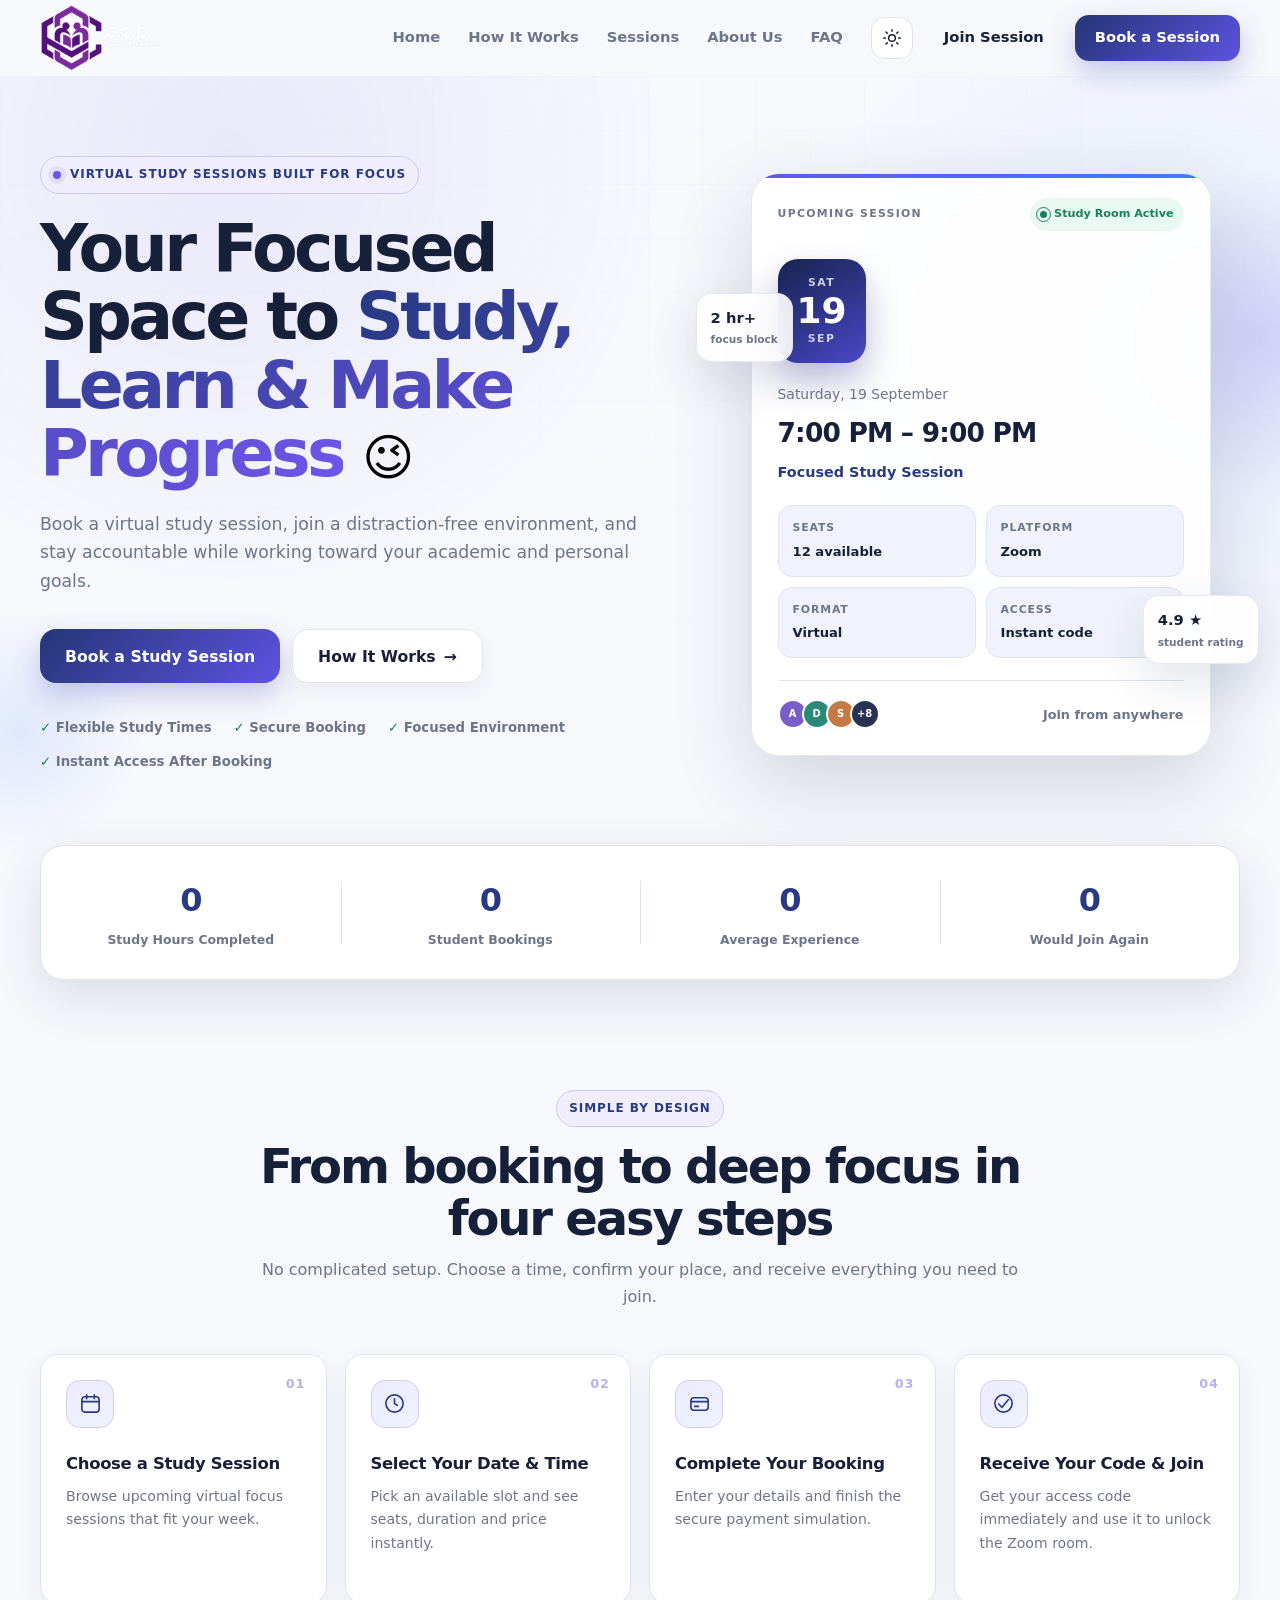
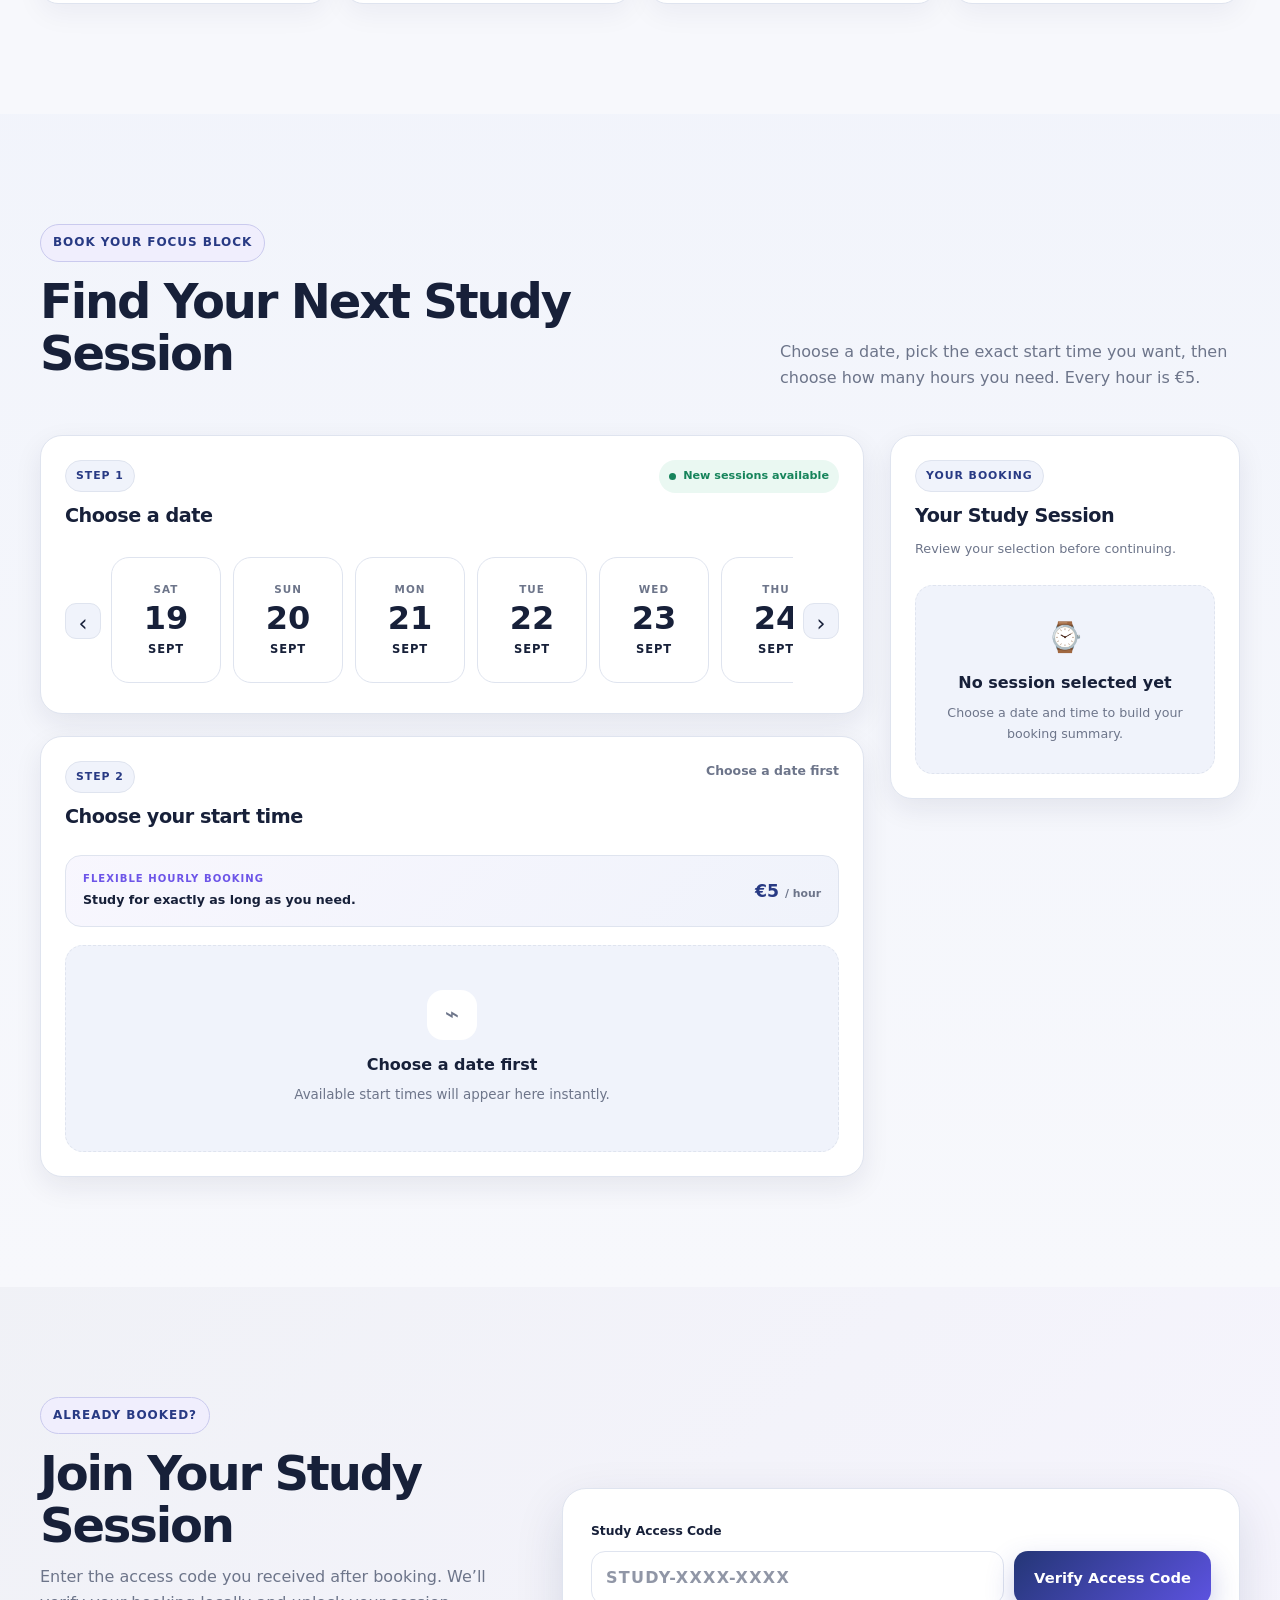
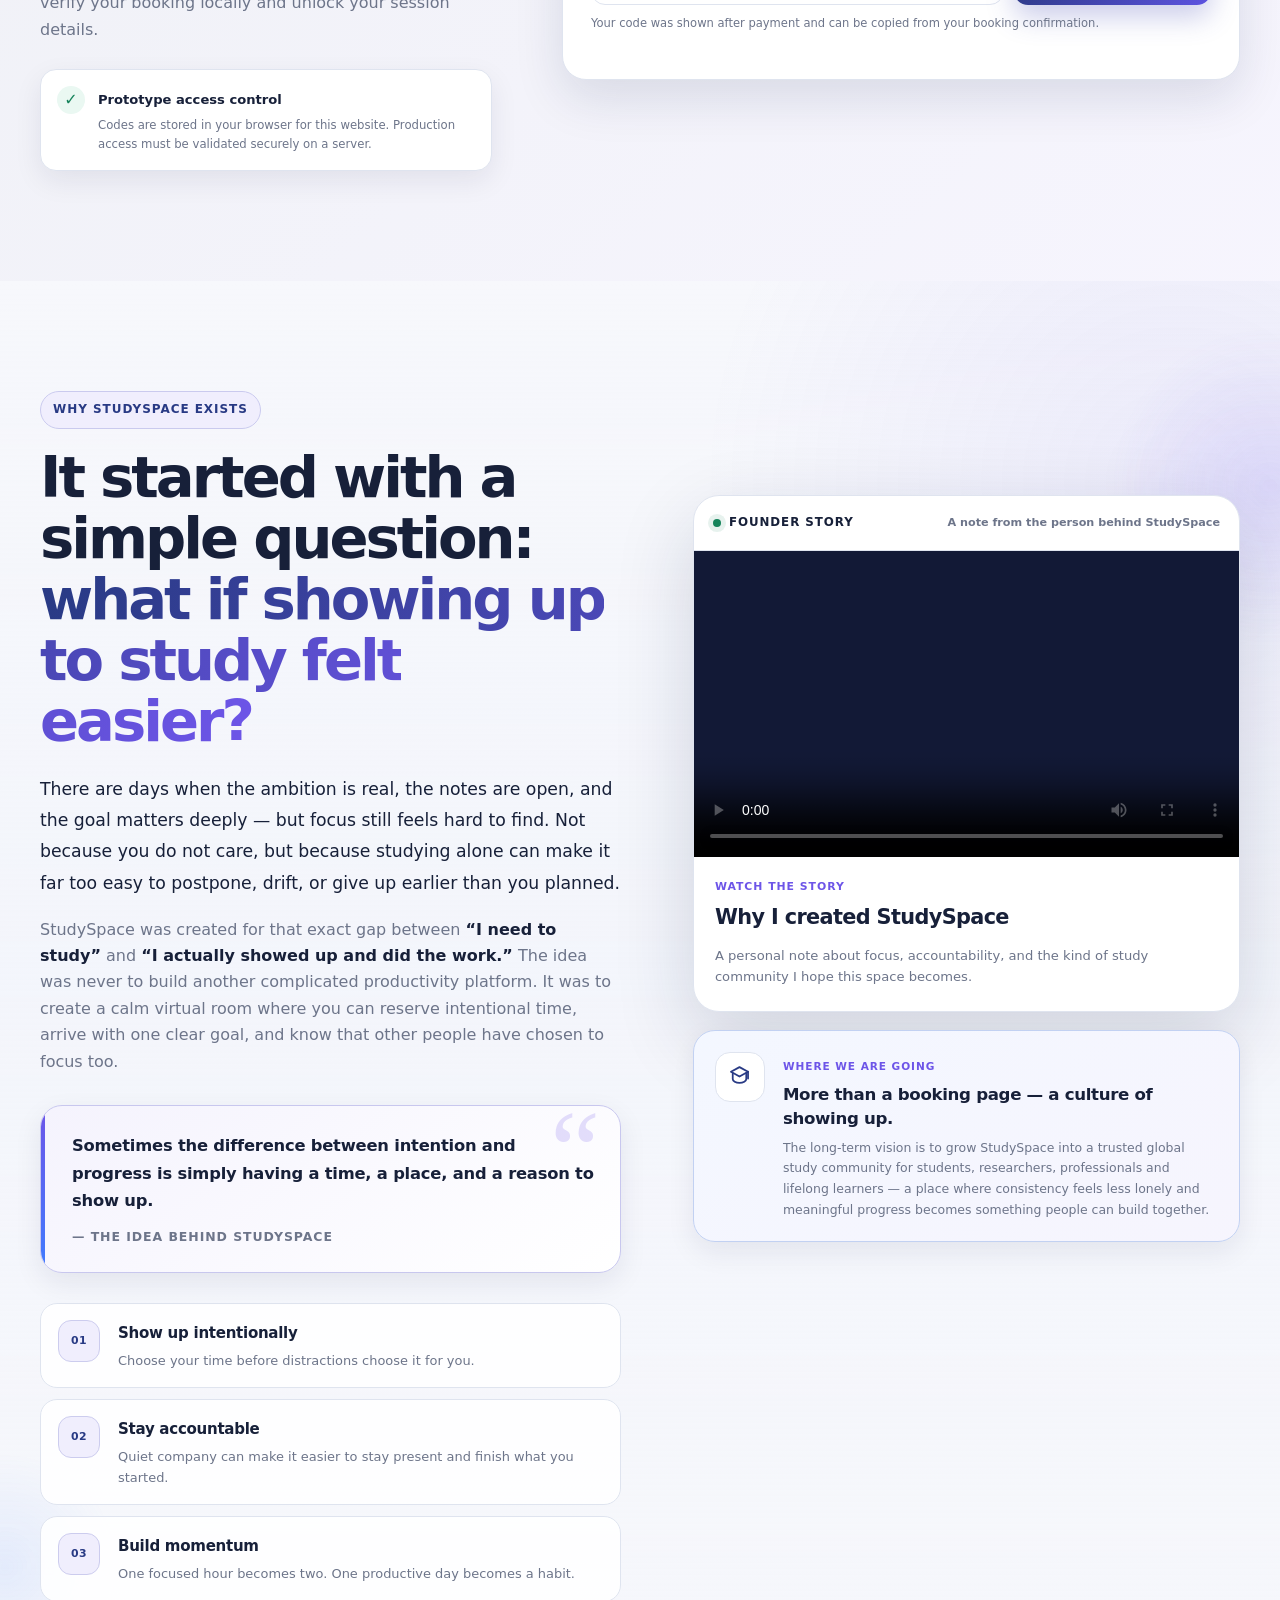
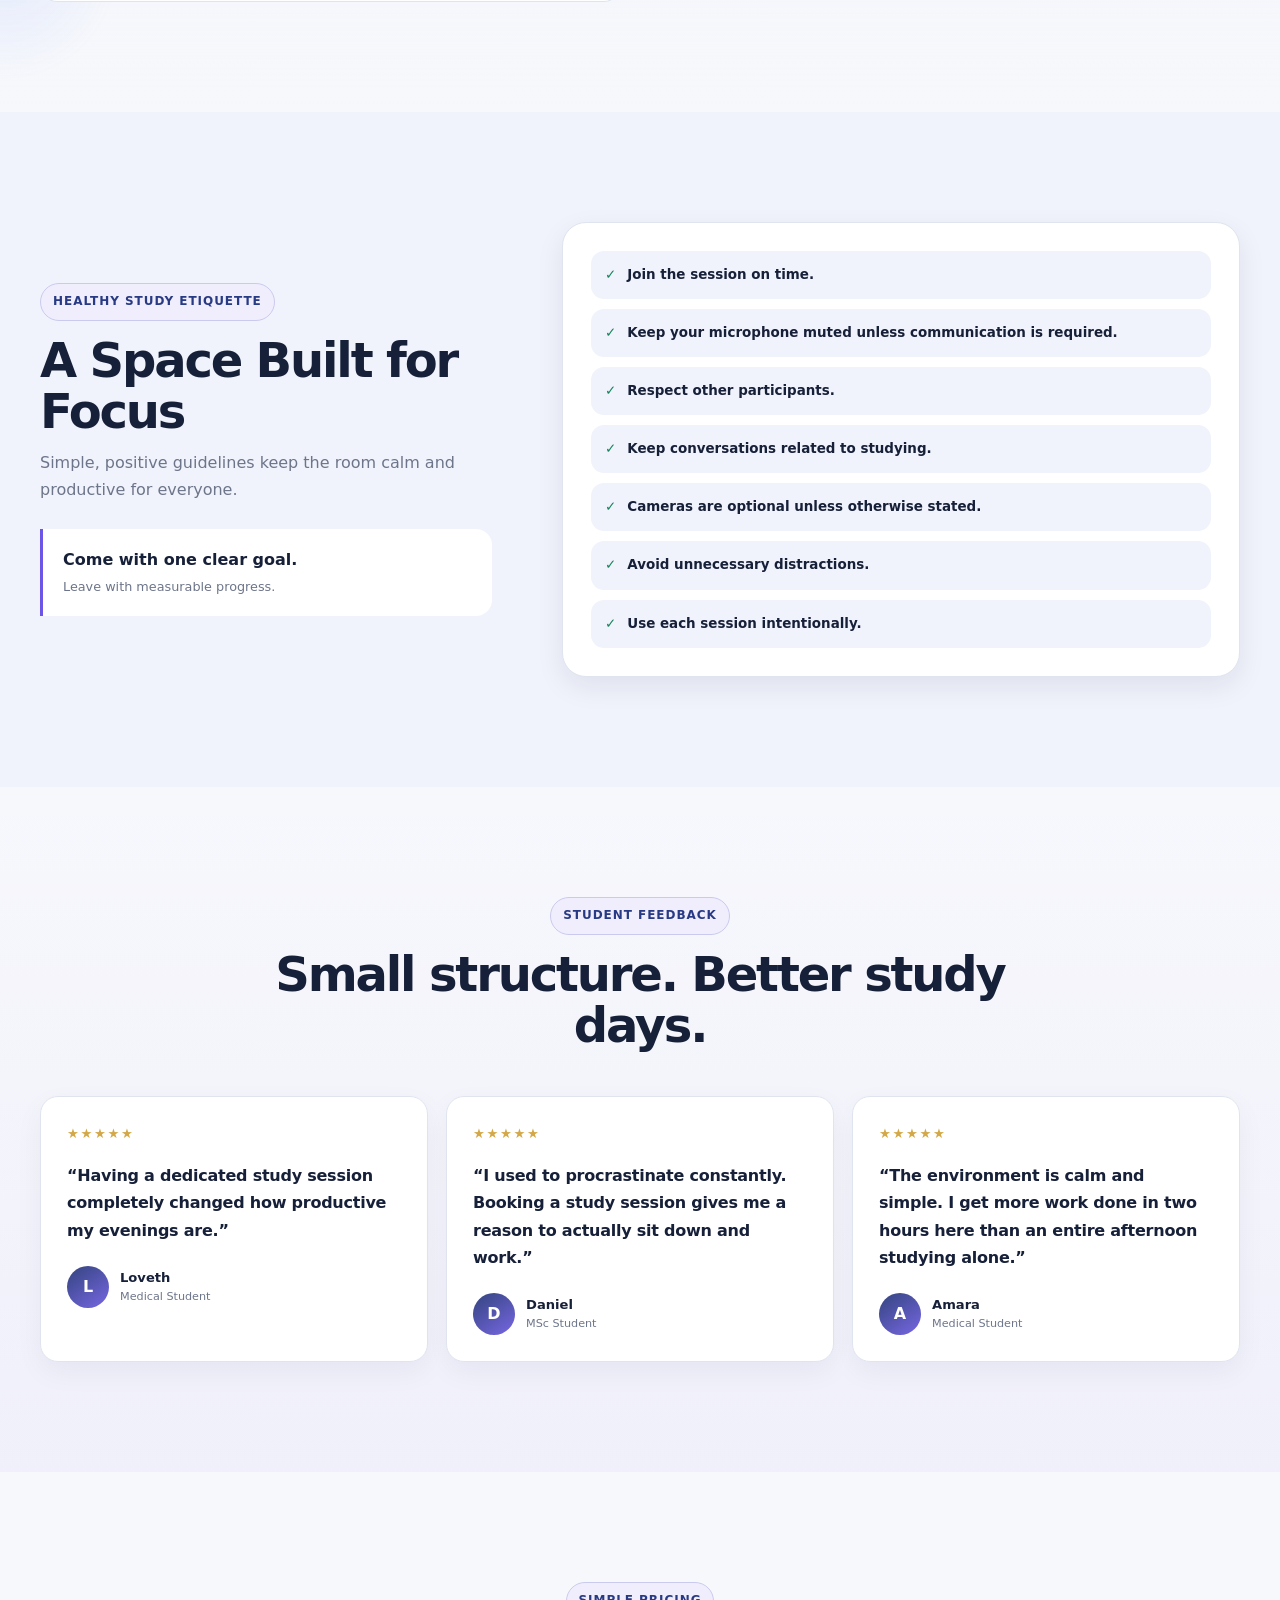
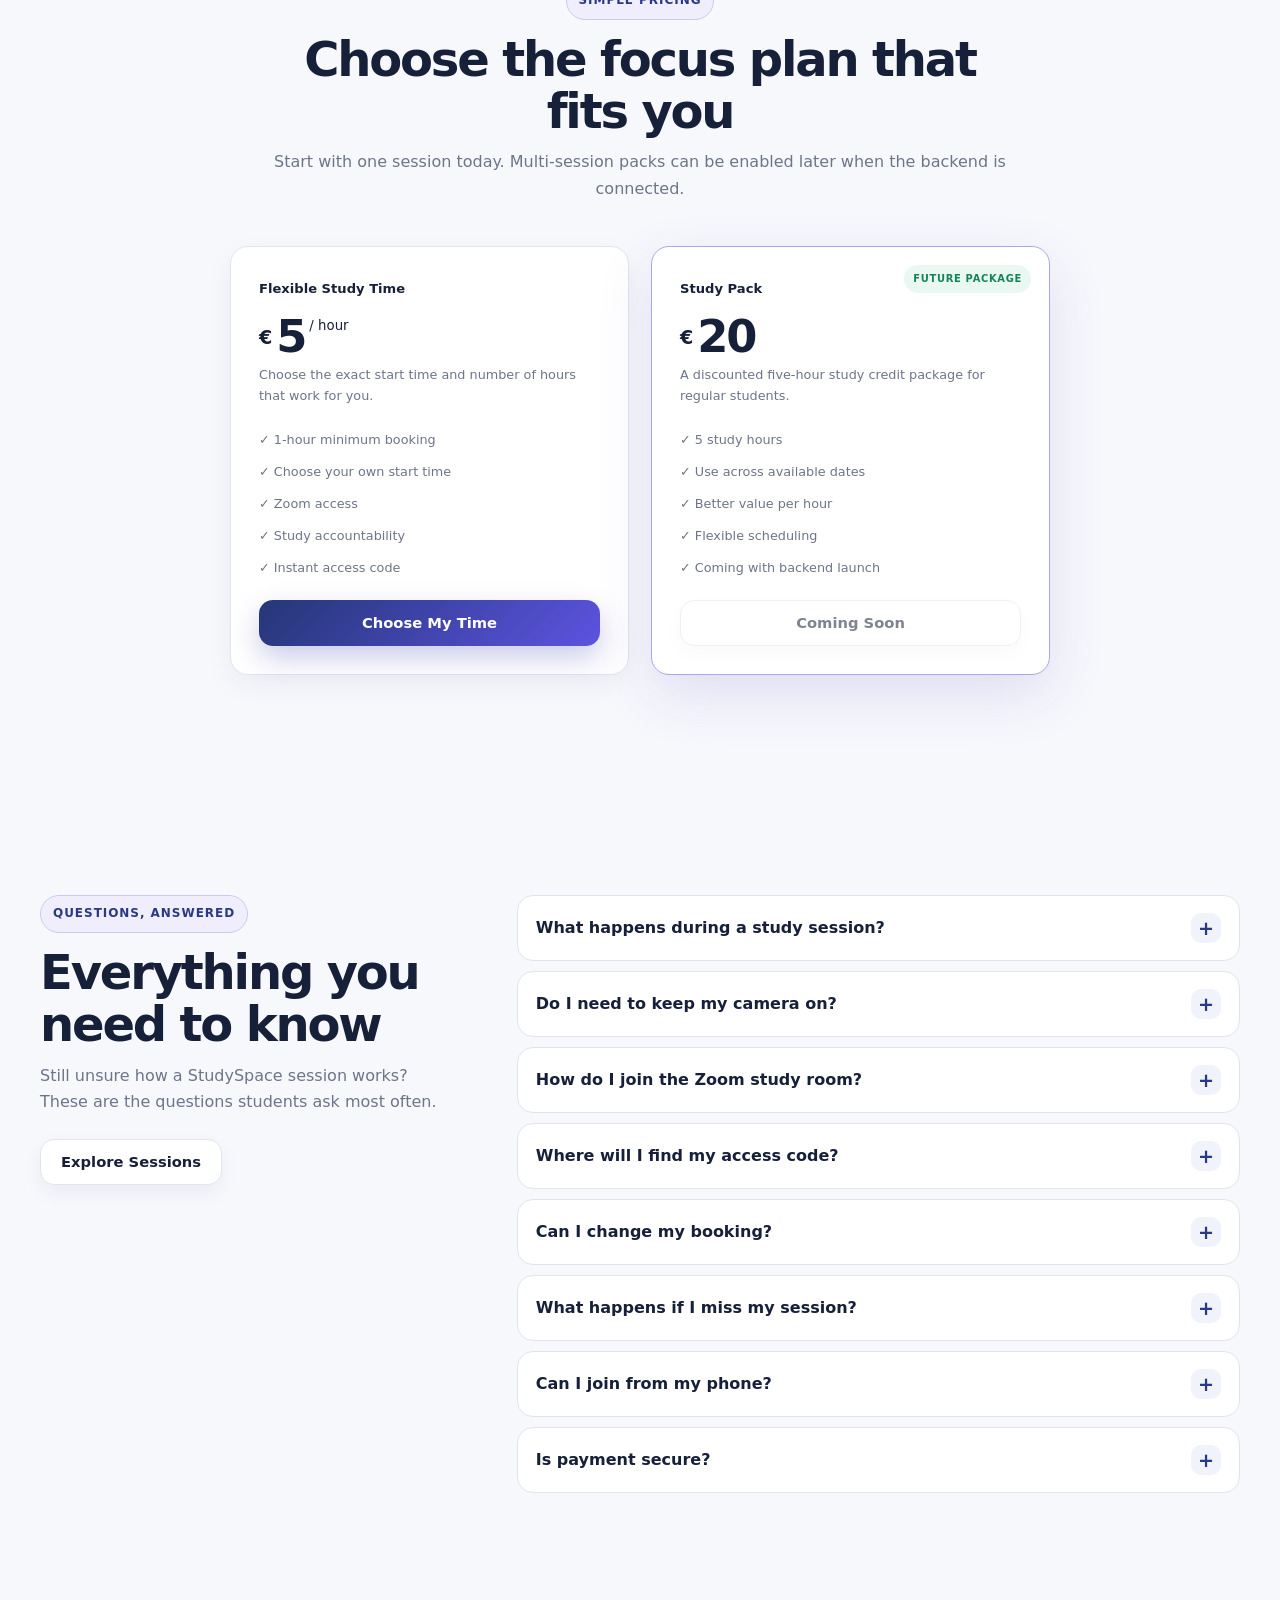
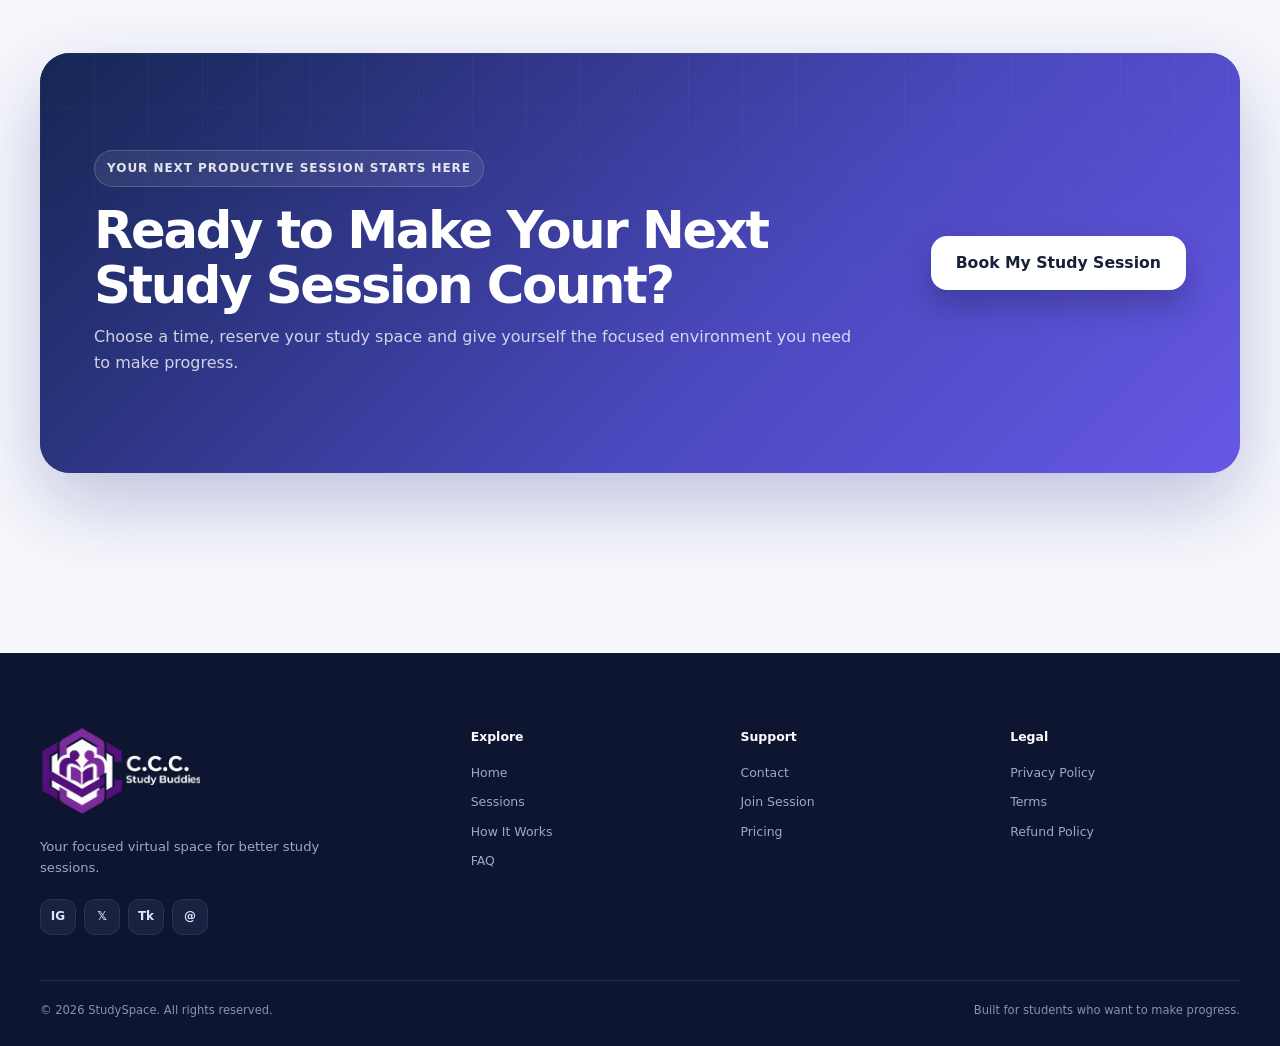
==== commit ef98f2a3: "Update stylesheet and script paths in index.html" ====
--- a/index.html
+++ b/index.html
@@ -16,7 +16,7 @@
       href="https://fonts.googleapis.com/css2?family=Manrope:wght@400;500;600;700;800&display=swap"
       rel="stylesheet"
     />
-    <link rel="stylesheet" href="asset/styles.css" />
+    <link rel="stylesheet" href="styles.css" />
   </head>
   <body>
 
@@ -1114,6 +1114,6 @@
       aria-atomic="true"
     ></div>
 
-    <script src="asset/script.js"></script>
+    <script src="script.js"></script>
   </body>
 </html>
--- a/styles.css
+++ b/styles.css
@@ -0,0 +1,3334 @@
+:root {
+  --primary: #141d46;
+  --primary-2: #283a84;
+  --secondary: #6d55e8;
+  --accent: #3f7cff;
+  --gold: #d4a847;
+  --background: #f7f8fc;
+  --surface: #ffffff;
+  --surface-2: #f0f3fb;
+  --text: #172039;
+  --muted: #6d758a;
+  --border: #dfe4ef;
+  --success: #16845b;
+  --success-bg: #eaf8f2;
+  --warning: #b86a08;
+  --warning-bg: #fff6e7;
+  --danger: #c23a4b;
+  --danger-bg: #fff0f2;
+  --radius-sm: 12px;
+  --radius: 18px;
+  --radius-lg: 26px;
+  --shadow-sm: 0 10px 28px rgba(20, 29, 70, .08);
+  --shadow: 0 18px 50px rgba(20, 29, 70, .12);
+  --shadow-lg: 0 28px 80px rgba(20, 29, 70, .16);
+  --container: 1200px;
+  --header-h: 76px;
+  --transition: 220ms cubic-bezier(.2, .8, .2, 1);
+}
+
+html[data-theme="dark"] {
+  --primary: #e7ebff;
+  --primary-2: #9faeff;
+  --secondary: #a998ff;
+  --accent: #72a2ff;
+  --gold: #e6c068;
+  --background: #0c1120;
+  --surface: #12192b;
+  --surface-2: #192238;
+  --text: #f0f3ff;
+  --muted: #9aa6bf;
+  --border: #28334b;
+  --success: #57d8a6;
+  --success-bg: #10362c;
+  --warning: #f0bb66;
+  --warning-bg: #392812;
+  --danger: #ff8190;
+  --danger-bg: #3e1c22;
+  --shadow-sm: 0 10px 30px rgba(0, 0, 0, .2);
+  --shadow: 0 22px 55px rgba(0, 0, 0, .3);
+  --shadow-lg: 0 32px 90px rgba(0, 0, 0, .38);
+}
+
+* {
+  box-sizing: border-box;
+}
+
+html {
+  scroll-behavior: smooth;
+  scroll-padding-top: calc(var(--header-h) + 18px);
+}
+
+body {
+  margin: 0;
+  font-family: "Manrope", system-ui, sans-serif;
+  background: var(--background);
+  color: var(--text);
+  line-height: 1.65;
+  -webkit-font-smoothing: antialiased;
+}
+
+body.modal-open {
+  overflow: hidden;
+}
+
+button,
+input,
+textarea {
+  font: inherit;
+}
+
+button,
+a {
+  -webkit-tap-highlight-color: transparent;
+}
+
+a {
+  color: inherit;
+  text-decoration: none;
+}
+
+img,
+svg {
+  display: block;
+  max-width: 100%;
+}
+
+button {
+  border: 0;
+}
+
+:focus-visible {
+  outline: 3px solid color-mix(in srgb, var(--accent) 60%, transparent);
+  outline-offset: 3px;
+}
+
+::selection {
+  background: color-mix(in srgb, var(--secondary) 25%, transparent);
+}
+
+.container {
+  width: min(var(--container), calc(100% - 40px));
+  margin: 0 auto;
+}
+
+.section {
+  padding: 110px 0;
+}
+
+.scroll-progress {
+  position: fixed;
+  inset: 0 auto auto 0;
+  z-index: 1200;
+  width: 0;
+  height: 3px;
+  background: linear-gradient(90deg, var(--secondary), var(--accent));
+}
+
+.site-header {
+  position: sticky;
+  top: 0;
+  z-index: 1000;
+  height: var(--header-h);
+  border-bottom: 1px solid transparent;
+  transition: background var(--transition), border-color var(--transition), box-shadow var(--transition);
+}
+
+.site-header.scrolled {
+  background: color-mix(in srgb, var(--surface) 86%, transparent);
+  backdrop-filter: blur(18px);
+  border-color: color-mix(in srgb, var(--border) 70%, transparent);
+  box-shadow: 0 10px 30px rgba(20, 29, 70, .05);
+}
+
+.nav-wrap {
+  height: 100%;
+  display: flex;
+  align-items: center;
+  justify-content: space-between;
+  gap: 28px;
+}
+
+.brand {
+  display: inline-flex;
+  align-items: center;
+  gap: 11px;
+  font-size: 1.06rem;
+  font-weight: 800;
+  letter-spacing: -.02em;
+}
+
+
+.header-logo {
+  width: 120px;
+}
+
+.footer-logo {
+  width: 160px;
+}
+
+.desktop-nav {
+  display: flex;
+  align-items: center;
+  gap: 28px;
+  margin-left: auto;
+}
+
+.desktop-nav a {
+  color: var(--muted);
+  font-size: .92rem;
+  font-weight: 700;
+  transition: color var(--transition), transform var(--transition);
+}
+
+.desktop-nav a:hover {
+  color: var(--text);
+  transform: translateY(-1px);
+}
+
+.nav-actions {
+  display: flex;
+  align-items: center;
+  gap: 10px;
+}
+
+.theme-toggle,
+.menu-toggle {
+  width: 42px;
+  height: 42px;
+  border-radius: 13px;
+  background: var(--surface);
+  color: var(--text);
+  border: 1px solid var(--border);
+  display: grid;
+  place-items: center;
+  cursor: pointer;
+  transition: all var(--transition);
+}
+
+.theme-toggle:hover,
+.menu-toggle:hover {
+  transform: translateY(-2px);
+  box-shadow: var(--shadow-sm);
+}
+
+.theme-toggle svg {
+  width: 20px;
+  fill: none;
+  stroke: currentColor;
+  stroke-width: 1.8;
+  stroke-linecap: round;
+  stroke-linejoin: round;
+}
+
+html[data-theme="dark"] .sun-icon {
+  display: none;
+}
+
+html:not([data-theme="dark"]) .moon-icon {
+  display: none;
+}
+
+.menu-toggle {
+  display: none;
+  padding: 10px;
+}
+
+.menu-toggle span {
+  width: 19px;
+  height: 2px;
+  background: currentColor;
+  border-radius: 99px;
+  transition: transform var(--transition), opacity var(--transition);
+}
+
+.menu-toggle.active span:nth-child(1) {
+  transform: translateY(6px) rotate(45deg);
+}
+
+.menu-toggle.active span:nth-child(2) {
+  opacity: 0;
+}
+
+.menu-toggle.active span:nth-child(3) {
+  transform: translateY(-6px) rotate(-45deg);
+}
+
+.mobile-menu {
+  background: color-mix(in srgb, var(--surface) 94%, transparent);
+  backdrop-filter: blur(18px);
+  border-bottom: 1px solid var(--border);
+  box-shadow: var(--shadow);
+}
+
+.mobile-menu nav {
+  width: min(var(--container), calc(100% - 40px));
+  margin: 0 auto;
+  padding: 16px 0 24px;
+  display: grid;
+  gap: 6px;
+}
+
+.mobile-menu a {
+  padding: 11px 4px;
+  color: var(--muted);
+  font-weight: 700;
+}
+
+.mobile-menu .btn {
+  color: white;
+  justify-content: center;
+  margin-top: 6px;
+}
+
+.btn {
+  min-height: 46px;
+  padding: 0 20px;
+  border-radius: 14px;
+  display: inline-flex;
+  align-items: center;
+  justify-content: center;
+  gap: 8px;
+  font-weight: 800;
+  font-size: .92rem;
+  cursor: pointer;
+  transition: transform var(--transition), box-shadow var(--transition), background var(--transition), border-color var(--transition), opacity var(--transition);
+}
+
+.btn:hover:not(:disabled) {
+  transform: translateY(-2px);
+}
+
+.btn:active:not(:disabled) {
+  transform: translateY(0) scale(.99);
+}
+
+.btn:disabled {
+  cursor: not-allowed;
+  opacity: .55;
+}
+
+.btn-primary {
+  color: #fff;
+  background: linear-gradient(135deg, #243676, #5d53e1);
+  box-shadow: 0 12px 28px rgba(61, 71, 176, .27);
+}
+
+.btn-primary:hover:not(:disabled) {
+  box-shadow: 0 16px 34px rgba(61, 71, 176, .34);
+}
+
+.btn-secondary {
+  color: var(--text);
+  background: var(--surface);
+  border: 1px solid var(--border);
+  box-shadow: 0 8px 20px rgba(20, 29, 70, .05);
+}
+
+.btn-secondary:hover:not(:disabled) {
+  border-color: color-mix(in srgb, var(--secondary) 45%, var(--border));
+  box-shadow: var(--shadow-sm);
+}
+
+.btn-ghost {
+  color: var(--text);
+  background: transparent;
+  border: 1px solid transparent;
+}
+
+.btn-ghost:hover {
+  background: var(--surface);
+  border-color: var(--border);
+}
+
+.btn-light {
+  color: #172039;
+  background: #fff;
+  box-shadow: 0 16px 30px rgba(9, 15, 44, .25);
+}
+
+.btn-lg {
+  min-height: 54px;
+  padding: 0 25px;
+  font-size: .98rem;
+  border-radius: 16px;
+}
+
+.btn-block {
+  width: 100%;
+}
+
+.hero {
+  position: relative;
+  min-height: 760px;
+  display: flex;
+  align-items: center;
+  overflow: hidden;
+  padding: 80px 0 100px;
+  background: radial-gradient(circle at 18% 10%, rgba(104, 91, 230, .10), transparent 34%), radial-gradient(circle at 90% 35%, rgba(63, 124, 255, .10), transparent 30%);
+}
+
+.hero-grid-bg,
+.cta-grid {
+  position: absolute;
+  inset: 0;
+  pointer-events: none;
+  opacity: .28;
+  background-image: linear-gradient(color-mix(in srgb, var(--border) 55%, transparent) 1px, transparent 1px), linear-gradient(90deg, color-mix(in srgb, var(--border) 55%, transparent) 1px, transparent 1px);
+  background-size: 54px 54px;
+  mask-image: linear-gradient(to bottom, black, transparent 76%);
+}
+
+.hero-orb {
+  position: absolute;
+  border-radius: 50%;
+  filter: blur(4px);
+  pointer-events: none;
+}
+
+.orb-one {
+  width: 340px;
+  height: 340px;
+  right: -160px;
+  top: 90px;
+  background: radial-gradient(circle, rgba(97, 81, 233, .18), transparent 68%);
+}
+
+.orb-two {
+  width: 240px;
+  height: 240px;
+  left: -100px;
+  bottom: 20px;
+  background: radial-gradient(circle, rgba(63, 124, 255, .12), transparent 70%);
+}
+
+.hero-layout {
+  position: relative;
+  z-index: 1;
+  display: grid;
+  grid-template-columns: 1.08fr .92fr;
+  gap: 72px;
+  align-items: center;
+}
+
+.hero-copy h1 {
+  margin: 20px 0 22px;
+  max-width: 760px;
+  font-size: clamp(3rem, 5.2vw, 4.7rem);
+  line-height: 1.03;
+  letter-spacing: -.055em;
+  font-weight: 800;
+}
+
+.hero-copy h1 .gradient-text {
+  background: linear-gradient(105deg, var(--primary-2), var(--secondary));
+  -webkit-background-clip: text;
+  background-clip: text;
+  color: transparent;
+  -webkit-text-fill-color: transparent;
+}
+.hero-emoji {
+  display: inline-block;
+  background: none;
+  color: initial;
+  -webkit-text-fill-color: initial;
+  font-size: 0.75em;
+  vertical-align: middle;
+}
+.hero-copy>p {
+  max-width: 680px;
+  margin: 0;
+  font-size: 1.08rem;
+  color: var(--muted);
+}
+
+.eyebrow {
+  display: inline-flex;
+  align-items: center;
+  gap: 9px;
+  color: var(--primary-2);
+  background: color-mix(in srgb, var(--secondary) 10%, var(--surface));
+  border: 1px solid color-mix(in srgb, var(--secondary) 18%, var(--border));
+  border-radius: 999px;
+  padding: 8px 12px;
+  font-size: .75rem;
+  font-weight: 800;
+  text-transform: uppercase;
+  letter-spacing: .08em;
+}
+
+.eyebrow.light {
+  color: rgba(255, 255, 255, .86);
+  border-color: rgba(255, 255, 255, .17);
+  background: rgba(255, 255, 255, .08);
+}
+
+.eyebrow-dot {
+  width: 8px;
+  height: 8px;
+  border-radius: 50%;
+  background: var(--secondary);
+  box-shadow: 0 0 0 5px color-mix(in srgb, var(--secondary) 10%, transparent);
+}
+
+.hero-actions {
+  display: flex;
+  flex-wrap: wrap;
+  gap: 12px;
+  margin-top: 34px;
+}
+
+.trust-row {
+  display: flex;
+  flex-wrap: wrap;
+  gap: 12px 22px;
+  margin-top: 34px;
+  color: var(--muted);
+  font-size: .83rem;
+  font-weight: 700;
+}
+
+.trust-row span::first-letter {
+  color: var(--success);
+}
+
+.hero-visual {
+  display: flex;
+  justify-content: center;
+}
+
+.session-preview-shell {
+  position: relative;
+  width: min(100%, 460px);
+}
+
+.upcoming-card {
+  position: relative;
+  overflow: hidden;
+  border-radius: 28px;
+  background: color-mix(in srgb, var(--surface) 92%, transparent);
+  border: 1px solid color-mix(in srgb, var(--border) 82%, transparent);
+  box-shadow: var(--shadow-lg);
+  backdrop-filter: blur(16px);
+}
+
+.upcoming-card::before {
+  content: "";
+  position: absolute;
+  inset: 0 0 auto;
+  height: 4px;
+  background: linear-gradient(90deg, #5f57e3, #3f7cff);
+}
+
+.upcoming-top {
+  padding: 24px 26px 0;
+  display: flex;
+  align-items: center;
+  justify-content: space-between;
+  gap: 15px;
+}
+
+.overline {
+  color: var(--muted);
+  text-transform: uppercase;
+  letter-spacing: .12em;
+  font-size: .68rem;
+  font-weight: 800;
+}
+
+.live-badge {
+  display: inline-flex;
+  align-items: center;
+  gap: 7px;
+  padding: 7px 10px;
+  border-radius: 999px;
+  background: var(--success-bg);
+  color: var(--success);
+  font-size: .7rem;
+  font-weight: 800;
+}
+
+.pulse-dot {
+  width: 7px;
+  height: 7px;
+  border-radius: 50%;
+  background: currentColor;
+  position: relative;
+}
+
+.pulse-dot::after {
+  content: "";
+  position: absolute;
+  inset: -4px;
+  border: 1px solid currentColor;
+  border-radius: 50%;
+  animation: pulse 1.8s infinite;
+}
+
+.date-tile {
+  width: 88px;
+  height: 104px;
+  margin: 28px 26px 0;
+  border-radius: 20px;
+  background: linear-gradient(150deg, #172450, #4a48c8);
+  color: #fff;
+  display: grid;
+  place-items: center;
+  align-content: center;
+  box-shadow: 0 18px 35px rgba(46, 47, 140, .32);
+}
+
+.date-tile span,
+.date-tile small {
+  font-size: .68rem;
+  font-weight: 800;
+  letter-spacing: .13em;
+  opacity: .76;
+}
+
+.date-tile strong {
+  font-size: 2.25rem;
+  line-height: 1.05;
+}
+
+.upcoming-body {
+  padding: 20px 26px 26px;
+}
+
+.upcoming-body .muted {
+  margin: 0 0 5px;
+  color: var(--muted);
+  font-size: .87rem;
+}
+
+.upcoming-body h3 {
+  margin: 0;
+  font-size: 1.65rem;
+  letter-spacing: -.03em;
+}
+
+.session-label {
+  margin: 7px 0 20px;
+  color: var(--primary-2);
+  font-weight: 800;
+  font-size: .9rem;
+}
+
+.session-meta-grid {
+  display: grid;
+  grid-template-columns: 1fr 1fr;
+  gap: 10px;
+}
+
+.session-meta-grid>div {
+  padding: 13px 14px;
+  border: 1px solid var(--border);
+  background: var(--surface-2);
+  border-radius: 14px;
+}
+
+.session-meta-grid span {
+  display: block;
+  color: var(--muted);
+  font-size: .68rem;
+  text-transform: uppercase;
+  letter-spacing: .08em;
+  font-weight: 800;
+}
+
+.session-meta-grid strong {
+  display: block;
+  margin-top: 4px;
+  font-size: .82rem;
+}
+
+.preview-footer {
+  margin-top: 22px;
+  padding-top: 18px;
+  border-top: 1px solid var(--border);
+  display: flex;
+  justify-content: space-between;
+  align-items: center;
+  color: var(--muted);
+  font-size: .8rem;
+  font-weight: 700;
+}
+
+.avatar-stack {
+  display: flex;
+}
+
+.avatar-stack span {
+  width: 30px;
+  height: 30px;
+  border-radius: 50%;
+  border: 2px solid var(--surface);
+  margin-left: -6px;
+  display: grid;
+  place-items: center;
+  color: #fff;
+  font-size: .62rem;
+  font-weight: 800;
+  background: #4e5cc2;
+}
+
+.avatar-stack span:first-child {
+  margin-left: 0;
+  background: #785ec8;
+}
+
+.avatar-stack span:nth-child(2) {
+  background: #2a8a78
+}
+
+.avatar-stack span:nth-child(3) {
+  background: #c57944
+}
+
+.avatar-stack span:last-child {
+  background: #273353
+}
+
+.mini-floating {
+  position: absolute;
+  z-index: 3;
+  border: 1px solid color-mix(in srgb, var(--border) 80%, transparent);
+  background: color-mix(in srgb, var(--surface) 88%, transparent);
+  backdrop-filter: blur(15px);
+  box-shadow: var(--shadow);
+  border-radius: 16px;
+  padding: 12px 14px;
+  font-size: .92rem;
+  font-weight: 800;
+}
+
+.mini-floating small {
+  display: block;
+  margin-top: 1px;
+  color: var(--muted);
+  font-size: .66rem;
+  font-weight: 700;
+}
+
+.mini-one {
+  left: -55px;
+  top: 120px;
+  animation: float 4s ease-in-out infinite;
+}
+
+.mini-two {
+  right: -48px;
+  bottom: 92px;
+  animation: float 4.8s ease-in-out infinite reverse;
+}
+
+.stats-section {
+  position: relative;
+  z-index: 2;
+  margin-top: -28px;
+}
+
+.stats-grid {
+  display: grid;
+  grid-template-columns: repeat(4, 1fr);
+  background: var(--surface);
+  border: 1px solid var(--border);
+  border-radius: 24px;
+  box-shadow: var(--shadow);
+  overflow: hidden;
+}
+
+.stat-card {
+  padding: 28px 26px;
+  text-align: center;
+  position: relative;
+}
+
+.stat-card+.stat-card::before {
+  content: "";
+  position: absolute;
+  left: 0;
+  top: 26%;
+  bottom: 26%;
+  width: 1px;
+  background: var(--border);
+}
+
+.stat-card strong {
+  display: block;
+  font-size: 2rem;
+  letter-spacing: -.04em;
+  color: var(--primary-2);
+}
+
+.stat-card span {
+  display: block;
+  margin-top: 3px;
+  color: var(--muted);
+  font-size: .78rem;
+  font-weight: 700;
+}
+
+.section-heading {
+  margin-bottom: 44px;
+}
+
+.section-heading.centered {
+  max-width: 760px;
+  margin-left: auto;
+  margin-right: auto;
+  text-align: center;
+}
+
+.section-heading.split {
+  display: flex;
+  justify-content: space-between;
+  gap: 40px;
+  align-items: end;
+}
+
+.section-heading h2,
+.faq-intro h2,
+.rules-copy h2,
+.join-copy h2 {
+  margin: 14px 0 12px;
+  font-size: clamp(2.1rem, 4vw, 3rem);
+  line-height: 1.08;
+  letter-spacing: -.045em;
+}
+
+.section-heading p,
+.faq-intro p,
+.rules-copy p,
+.join-copy>p {
+  margin: 0;
+  color: var(--muted);
+  font-size: 1rem;
+}
+
+.section-heading.split>p {
+  max-width: 460px;
+}
+
+.steps-grid {
+  display: grid;
+  grid-template-columns: repeat(4, 1fr);
+  gap: 18px;
+}
+
+.step-card,
+.testimonial-card,
+.pricing-card {
+  position: relative;
+  background: var(--surface);
+  border: 1px solid var(--border);
+  border-radius: var(--radius);
+  box-shadow: 0 10px 28px rgba(20, 29, 70, .05);
+  transition: transform var(--transition), box-shadow var(--transition), border-color var(--transition);
+}
+
+.step-card:hover,
+.testimonial-card:hover,
+.pricing-card:hover {
+  transform: translateY(-5px);
+  box-shadow: var(--shadow);
+  border-color: color-mix(in srgb, var(--secondary) 30%, var(--border));
+}
+
+.step-card {
+  min-height: 250px;
+  padding: 25px;
+  overflow: hidden;
+}
+
+.step-number {
+  position: absolute;
+  top: 18px;
+  right: 20px;
+  color: color-mix(in srgb, var(--secondary) 35%, var(--border));
+  font-weight: 800;
+  letter-spacing: .08em;
+  font-size: .8rem;
+}
+
+.icon-box {
+  width: 48px;
+  height: 48px;
+  border-radius: 14px;
+  display: grid;
+  place-items: center;
+  background: linear-gradient(145deg, color-mix(in srgb, var(--secondary) 12%, var(--surface)), color-mix(in srgb, var(--accent) 9%, var(--surface)));
+  color: var(--primary-2);
+  border: 1px solid color-mix(in srgb, var(--secondary) 15%, var(--border));
+}
+
+.icon-box svg {
+  width: 23px;
+  fill: none;
+  stroke: currentColor;
+  stroke-width: 1.7;
+  stroke-linecap: round;
+  stroke-linejoin: round;
+}
+
+.step-card h3 {
+  margin: 22px 0 8px;
+  font-size: 1.03rem;
+  letter-spacing: -.02em;
+}
+
+.step-card p {
+  margin: 0;
+  color: var(--muted);
+  font-size: .88rem;
+}
+
+.booking-section {
+  background: linear-gradient(180deg, color-mix(in srgb, var(--surface-2) 75%, transparent), transparent);
+}
+
+.booking-layout {
+  display: grid;
+  grid-template-columns: minmax(0, 1fr) 350px;
+  gap: 26px;
+  align-items: start;
+}
+
+.booking-main {
+  display: grid;
+  gap: 22px;
+}
+
+.booking-card,
+.booking-summary {
+  background: var(--surface);
+  border: 1px solid var(--border);
+  border-radius: 22px;
+  box-shadow: var(--shadow-sm);
+}
+
+.booking-card {
+  padding: 24px;
+}
+
+.booking-card-head {
+  display: flex;
+  align-items: flex-start;
+  justify-content: space-between;
+  gap: 18px;
+  margin-bottom: 22px;
+}
+
+.booking-card-head h3,
+.summary-head h3 {
+  margin: 8px 0 0;
+  font-size: 1.2rem;
+  letter-spacing: -.025em;
+}
+
+.step-pill {
+  display: inline-flex;
+  padding: 6px 10px;
+  border-radius: 999px;
+  background: var(--surface-2);
+  color: var(--primary-2);
+  border: 1px solid var(--border);
+  font-size: .68rem;
+  text-transform: uppercase;
+  letter-spacing: .09em;
+  font-weight: 800;
+}
+
+.availability-badge {
+  display: inline-flex;
+  align-items: center;
+  gap: 7px;
+  padding: 7px 10px;
+  border-radius: 999px;
+  background: var(--success-bg);
+  color: var(--success);
+  font-size: .7rem;
+  font-weight: 800;
+}
+
+.availability-badge span {
+  width: 7px;
+  height: 7px;
+  border-radius: 50%;
+  background: currentColor;
+}
+
+.date-scroller-wrap {
+  display: grid;
+  grid-template-columns: 36px minmax(0, 1fr) 36px;
+  gap: 10px;
+  align-items: center;
+}
+
+.scroll-btn {
+  width: 36px;
+  height: 36px;
+  border-radius: 11px;
+  background: var(--surface-2);
+  color: var(--text);
+  border: 1px solid var(--border);
+  cursor: pointer;
+  font-size: 1.4rem;
+  transition: all var(--transition);
+}
+
+.scroll-btn:hover {
+  background: var(--surface);
+  box-shadow: var(--shadow-sm);
+}
+
+.date-scroller {
+  display: flex;
+  gap: 12px;
+  overflow-x: auto;
+  scroll-snap-type: x mandatory;
+  scrollbar-width: none;
+  padding: 3px 2px 6px;
+}
+
+.date-scroller::-webkit-scrollbar {
+  display: none
+}
+
+.date-card {
+  flex: 0 0 110px;
+  min-height: 126px;
+  scroll-snap-align: start;
+  border: 1px solid var(--border);
+  background: var(--surface);
+  color: var(--text);
+  border-radius: 18px;
+  padding: 14px 12px;
+  cursor: pointer;
+  text-align: center;
+  transition: all var(--transition);
+  position: relative;
+}
+
+.date-card:hover {
+  transform: translateY(-3px);
+  border-color: color-mix(in srgb, var(--secondary) 38%, var(--border));
+  box-shadow: var(--shadow-sm);
+}
+
+.date-card.selected {
+  color: #fff;
+  border-color: transparent;
+  background: linear-gradient(155deg, #24366e, #6457e1);
+  box-shadow: 0 14px 28px rgba(74, 65, 185, .28);
+}
+
+.date-card .today-dot {
+  position: absolute;
+  top: 8px;
+  right: 8px;
+  width: 7px;
+  height: 7px;
+  border-radius: 50%;
+  background: var(--gold);
+  box-shadow: 0 0 0 4px rgba(212, 168, 71, .12);
+}
+
+.date-card small {
+  display: block;
+  font-size: .65rem;
+  font-weight: 800;
+  letter-spacing: .1em;
+  color: var(--muted);
+}
+
+.date-card.selected small {
+  color: rgba(255, 255, 255, .7)
+}
+
+.date-card strong {
+  display: block;
+  margin: 3px 0;
+  font-size: 2rem;
+  line-height: 1.1;
+}
+
+.date-card span {
+  display: block;
+  font-size: .72rem;
+  font-weight: 800;
+  text-transform: uppercase;
+  letter-spacing: .08em;
+}
+
+.selected-date-label {
+  color: var(--muted);
+  font-size: .78rem;
+  font-weight: 700;
+}
+
+[hidden] {
+  display: none !important;
+}
+
+.time-helper {
+  display: flex;
+  align-items: center;
+  justify-content: space-between;
+  gap: 18px;
+  margin: 2px 0 18px;
+  padding: 15px 17px;
+  border: 1px solid var(--border);
+  border-radius: 16px;
+  background: linear-gradient(135deg, color-mix(in srgb, var(--secondary) 5%, var(--surface)), var(--surface-2));
+}
+
+.time-helper>div {
+  display: grid;
+  gap: 3px;
+}
+
+.time-helper-kicker {
+  color: var(--secondary);
+  font-size: .63rem;
+  text-transform: uppercase;
+  letter-spacing: .1em;
+  font-weight: 900;
+}
+
+.time-helper strong {
+  font-size: .79rem;
+}
+
+.hourly-rate {
+  flex: 0 0 auto;
+  color: var(--primary-2);
+  font-size: 1.08rem;
+  font-weight: 900;
+  white-space: nowrap;
+}
+
+.hourly-rate small {
+  color: var(--muted);
+  font-size: .68rem;
+  font-weight: 700;
+}
+
+.time-grid {
+  display: grid;
+  grid-template-columns: 1fr 1fr;
+  gap: 14px;
+}
+
+.time-card {
+  position: relative;
+  width: 100%;
+  min-height: 132px;
+  text-align: left;
+  padding: 17px;
+  border-radius: 17px;
+  border: 1px solid var(--border);
+  background: var(--surface);
+  color: var(--text);
+  cursor: pointer;
+  transition: all var(--transition);
+  overflow: hidden;
+}
+
+.time-card:hover:not(:disabled) {
+  transform: translateY(-3px);
+  border-color: color-mix(in srgb, var(--secondary) 38%, var(--border));
+  box-shadow: var(--shadow-sm);
+}
+
+.time-card.selected {
+  border: 2px solid var(--secondary);
+  background: color-mix(in srgb, var(--secondary) 6%, var(--surface));
+  box-shadow: 0 12px 28px rgba(92, 80, 210, .14);
+}
+
+.time-card.selected::after {
+  content: '✓';
+  position: absolute;
+  right: 14px;
+  bottom: 12px;
+  width: 24px;
+  height: 24px;
+  border-radius: 50%;
+  display: grid;
+  place-items: center;
+  background: var(--secondary);
+  color: white;
+  font-size: .72rem;
+  font-weight: 900;
+}
+
+.time-card:disabled {
+  cursor: not-allowed;
+  opacity: .5;
+  background: var(--surface-2);
+}
+
+.time-card .slot-top {
+  display: flex;
+  justify-content: space-between;
+  gap: 12px;
+  align-items: flex-start;
+}
+
+.time-card h4 {
+  margin: 0;
+  font-size: 1.14rem;
+  letter-spacing: -.025em;
+}
+
+.time-card .slot-range {
+  margin: 4px 0 12px;
+  color: var(--muted);
+  font-size: .75rem;
+}
+
+.time-card .slot-meta {
+  display: flex;
+  flex-wrap: wrap;
+  gap: 7px 12px;
+  color: var(--muted);
+  font-size: .7rem;
+  font-weight: 700;
+}
+
+.time-card .slot-price {
+  margin-top: 10px;
+  font-size: .86rem;
+  color: var(--primary-2);
+  font-weight: 800;
+}
+
+.slot-status {
+  padding: 5px 8px;
+  border-radius: 999px;
+  font-size: .6rem;
+  text-transform: uppercase;
+  letter-spacing: .06em;
+  font-weight: 800;
+}
+
+.slot-status.available {
+  background: var(--success-bg);
+  color: var(--success)
+}
+
+.slot-status.almost {
+  background: var(--warning-bg);
+  color: var(--warning)
+}
+
+.slot-status.sold {
+  background: var(--danger-bg);
+  color: var(--danger)
+}
+
+.duration-panel {
+  margin-top: 18px;
+  padding: 20px;
+  border: 1px solid color-mix(in srgb, var(--secondary) 24%, var(--border));
+  border-radius: 18px;
+  background: color-mix(in srgb, var(--secondary) 3%, var(--surface));
+  animation: fadeUp .22s ease both;
+}
+
+.duration-head {
+  display: flex;
+  align-items: flex-start;
+  justify-content: space-between;
+  gap: 18px;
+  margin-bottom: 14px;
+}
+
+.duration-head>div {
+  display: flex;
+  align-items: center;
+  gap: 10px;
+  flex-wrap: wrap;
+}
+
+.duration-head h4 {
+  margin: 0;
+  font-size: .98rem;
+}
+
+.duration-head>span {
+  color: var(--muted);
+  font-size: .72rem;
+  font-weight: 700;
+}
+
+.step-pill.subtle {
+  background: var(--surface-2);
+  color: var(--muted);
+}
+
+.duration-options {
+  display: grid;
+  grid-template-columns: repeat(4, 1fr);
+  gap: 10px;
+}
+
+.duration-chip {
+  padding: 13px 10px;
+  border: 1px solid var(--border);
+  border-radius: 14px;
+  background: var(--surface);
+  color: var(--text);
+  cursor: pointer;
+  text-align: center;
+  transition: all var(--transition);
+}
+
+.duration-chip:hover:not(:disabled) {
+  transform: translateY(-2px);
+  border-color: color-mix(in srgb, var(--secondary) 42%, var(--border));
+  box-shadow: var(--shadow-sm);
+}
+
+.duration-chip.selected {
+  border-color: var(--secondary);
+  background: color-mix(in srgb, var(--secondary) 8%, var(--surface));
+  box-shadow: 0 8px 20px rgba(92, 80, 210, .12);
+}
+
+.duration-chip:disabled {
+  opacity: .42;
+  cursor: not-allowed;
+}
+
+.duration-chip strong,
+.duration-chip span {
+  display: block;
+}
+
+.duration-chip strong {
+  font-size: .84rem;
+}
+
+.duration-chip span {
+  margin-top: 3px;
+  color: var(--primary-2);
+  font-size: .7rem;
+  font-weight: 800;
+}
+
+.duration-preview {
+  display: flex;
+  align-items: center;
+  justify-content: space-between;
+  gap: 16px;
+  margin-top: 14px;
+  padding: 12px 14px;
+  border-radius: 13px;
+  background: var(--surface-2);
+  color: var(--muted);
+  font-size: .75rem;
+}
+
+.duration-preview strong {
+  color: var(--text);
+  font-size: .8rem;
+}
+
+@keyframes fadeUp {
+  from {
+    opacity: 0;
+    transform: translateY(6px);
+  }
+
+  to {
+    opacity: 1;
+    transform: none;
+  }
+}
+
+.empty-state {
+  grid-column: 1/-1;
+  padding: 44px 20px;
+  text-align: center;
+  border: 1px dashed var(--border);
+  border-radius: 18px;
+  background: var(--surface-2);
+}
+
+.empty-icon {
+  width: 50px;
+  height: 50px;
+  margin: 0 auto 12px;
+  border-radius: 16px;
+  background: var(--surface);
+  display: grid;
+  place-items: center;
+  color: var(--muted);
+  font-size: 1.5rem
+}
+
+.empty-state h4 {
+  margin: 0 0 6px
+}
+
+.empty-state p {
+  margin: 0;
+  color: var(--muted);
+  font-size: .84rem
+}
+
+.booking-summary {
+  position: sticky;
+  top: calc(var(--header-h) + 18px);
+  padding: 24px;
+}
+
+.summary-head p {
+  margin: 6px 0 0;
+  color: var(--muted);
+  font-size: .8rem;
+}
+
+.summary-placeholder {
+  margin-top: 26px;
+  padding: 28px 16px;
+  text-align: center;
+  border: 1px dashed var(--border);
+  background: var(--surface-2);
+  border-radius: 18px;
+}
+
+.summary-illustration {
+  font-size: 1.8rem;
+  margin-bottom: 8px
+}
+
+.summary-placeholder p {
+  color: var(--muted);
+  font-size: .79rem;
+  margin: 7px 0 0
+}
+
+.summary-content {
+  margin-top: 22px;
+}
+
+.summary-content dl {
+  margin: 0;
+  display: grid;
+  gap: 0
+}
+
+.summary-content dl>div {
+  display: flex;
+  justify-content: space-between;
+  gap: 20px;
+  padding: 13px 0;
+  border-bottom: 1px solid var(--border)
+}
+
+.summary-content dt {
+  color: var(--muted);
+  font-size: .78rem
+}
+
+.summary-content dd {
+  margin: 0;
+  text-align: right;
+  font-weight: 800;
+  font-size: .78rem
+}
+
+.price-row {
+  display: flex;
+  justify-content: space-between;
+  align-items: center;
+  padding: 20px 0
+}
+
+.price-row span {
+  color: var(--muted);
+  font-weight: 700
+}
+
+.price-row strong {
+  font-size: 1.55rem;
+  color: var(--primary-2)
+}
+
+.secure-note {
+  margin: 13px 0 0;
+  color: var(--muted);
+  font-size: .68rem;
+  text-align: center
+}
+
+.secure-note span {
+  color: var(--success)
+}
+
+
+.join-section {
+  background: linear-gradient(135deg, color-mix(in srgb, var(--primary-2) 7%, var(--surface)), color-mix(in srgb, var(--secondary) 6%, var(--surface)));
+}
+
+.join-layout {
+  display: grid;
+  grid-template-columns: .8fr 1.2fr;
+  gap: 70px;
+  align-items: center;
+}
+
+.join-copy {
+  max-width: 520px
+}
+
+.security-note {
+  display: flex;
+  gap: 13px;
+  margin-top: 26px;
+  padding: 16px;
+  border-radius: 16px;
+  background: var(--surface);
+  border: 1px solid var(--border);
+  box-shadow: var(--shadow-sm)
+}
+
+.security-note>span {
+  width: 28px;
+  height: 28px;
+  flex: 0 0 28px;
+  border-radius: 50%;
+  display: grid;
+  place-items: center;
+  background: var(--success-bg);
+  color: var(--success);
+  font-weight: 900
+}
+
+.security-note strong {
+  font-size: .82rem
+}
+
+.security-note p {
+  margin: 3px 0 0;
+  color: var(--muted);
+  font-size: .73rem
+}
+
+.join-card {
+  background: var(--surface);
+  border: 1px solid var(--border);
+  border-radius: 24px;
+  box-shadow: var(--shadow);
+  padding: 28px
+}
+
+.join-card label {
+  font-size: .77rem;
+  font-weight: 800
+}
+
+.code-input-row {
+  display: grid;
+  grid-template-columns: minmax(0, 1fr) auto;
+  gap: 10px;
+  margin-top: 8px
+}
+
+.code-input-row input {
+  min-width: 0;
+  text-transform: uppercase;
+  letter-spacing: .08em;
+  font-weight: 800
+}
+
+.field-hint {
+  color: var(--muted);
+  font-size: .72rem;
+  margin: 9px 0 0
+}
+
+.verify-result {
+  margin-top: 18px
+}
+
+.verify-card {
+  border-radius: 18px;
+  padding: 18px;
+  border: 1px solid var(--border);
+  background: var(--surface-2)
+}
+
+.verify-card.success {
+  border-color: color-mix(in srgb, var(--success) 26%, var(--border));
+  background: var(--success-bg)
+}
+
+.verify-card.error {
+  border-color: color-mix(in srgb, var(--danger) 28%, var(--border));
+  background: var(--danger-bg)
+}
+
+.verify-card h4 {
+  margin: 0 0 4px
+}
+
+.verify-card p {
+  margin: 0;
+  color: var(--muted);
+  font-size: .8rem
+}
+
+.verify-card .verified-details {
+  margin-top: 12px;
+  padding-top: 12px;
+  border-top: 1px solid color-mix(in srgb, var(--border) 60%, transparent);
+  display: grid;
+  gap: 5px;
+  font-size: .78rem
+}
+
+.verify-card .btn {
+  margin-top: 14px
+}
+
+
+.rules-section {
+  background: var(--surface-2);
+}
+
+.rules-layout {
+  display: grid;
+  grid-template-columns: .8fr 1.2fr;
+  gap: 70px;
+  align-items: center
+}
+
+.rules-highlight {
+  margin-top: 26px;
+  padding: 18px 20px;
+  border-left: 3px solid var(--secondary);
+  background: var(--surface);
+  border-radius: 0 16px 16px 0
+}
+
+.rules-highlight strong,
+.rules-highlight span {
+  display: block
+}
+
+.rules-highlight span {
+  color: var(--muted);
+  font-size: .8rem;
+  margin-top: 3px
+}
+
+.rules-card {
+  background: var(--surface);
+  border: 1px solid var(--border);
+  border-radius: 24px;
+  padding: 28px;
+  box-shadow: var(--shadow-sm)
+}
+
+.rules-card ul {
+  list-style: none;
+  margin: 0;
+  padding: 0;
+  display: grid;
+  gap: 10px
+}
+
+.rules-card li {
+  display: flex;
+  align-items: flex-start;
+  gap: 11px;
+  padding: 13px 14px;
+  background: var(--surface-2);
+  border-radius: 13px;
+  font-size: .84rem;
+  font-weight: 700
+}
+
+.rules-card li span {
+  color: var(--success);
+  font-weight: 900
+}
+
+.testimonials-section {
+  background: linear-gradient(180deg, transparent, color-mix(in srgb, var(--secondary) 5%, transparent))
+}
+
+.testimonial-grid {
+  display: grid;
+  grid-template-columns: repeat(3, 1fr);
+  gap: 18px
+}
+
+.testimonial-card {
+  padding: 26px
+}
+
+.stars {
+  color: var(--gold);
+  letter-spacing: .12em;
+  font-size: .83rem
+}
+
+.testimonial-card blockquote {
+  margin: 17px 0 22px;
+  font-size: 1rem;
+  line-height: 1.7;
+  font-weight: 600;
+  letter-spacing: -.015em
+}
+
+.testimonial-author {
+  display: flex;
+  align-items: center;
+  gap: 11px
+}
+
+.testimonial-author>span {
+  width: 42px;
+  height: 42px;
+  border-radius: 50%;
+  display: grid;
+  place-items: center;
+  background: linear-gradient(145deg, #33447e, #7767e3);
+  color: #fff;
+  font-weight: 800
+}
+
+.testimonial-author strong,
+.testimonial-author small {
+  display: block
+}
+
+.testimonial-author strong {
+  font-size: .82rem
+}
+
+.testimonial-author small {
+  color: var(--muted);
+  font-size: .7rem
+}
+
+.pricing-grid {
+  max-width: 820px;
+  margin: 0 auto;
+  display: grid;
+  grid-template-columns: 1fr 1fr;
+  gap: 22px
+}
+
+.pricing-card {
+  padding: 28px
+}
+
+.pricing-card.featured {
+  border-color: color-mix(in srgb, var(--secondary) 45%, var(--border));
+  box-shadow: 0 20px 55px rgba(79, 69, 184, .14)
+}
+
+.pricing-label {
+  font-size: .82rem;
+  font-weight: 800
+}
+
+.price {
+  display: flex;
+  align-items: flex-start;
+  gap: 4px;
+  margin: 13px 0 5px
+}
+
+.price span {
+  font-size: 1.2rem;
+  font-weight: 800;
+  margin-top: 7px
+}
+
+.price strong {
+  font-size: 2.8rem;
+  line-height: 1;
+  letter-spacing: -.05em
+}
+
+.pricing-card>p {
+  margin: 0;
+  color: var(--muted);
+  font-size: .8rem
+}
+
+.pricing-card ul {
+  list-style: none;
+  margin: 22px 0;
+  padding: 0;
+  display: grid;
+  gap: 11px;
+  font-size: .8rem
+}
+
+.pricing-card li {
+  color: var(--muted)
+}
+
+.best-value {
+  position: absolute;
+  top: 18px;
+  right: 18px;
+  padding: 6px 9px;
+  border-radius: 999px;
+  background: var(--success-bg);
+  color: var(--success);
+  font-size: .62rem;
+  font-weight: 800;
+  text-transform: uppercase;
+  letter-spacing: .07em
+}
+
+.faq-layout {
+  display: grid;
+  grid-template-columns: .72fr 1.28fr;
+  gap: 70px;
+  align-items: start
+}
+
+.faq-intro {
+  position: sticky;
+  top: calc(var(--header-h) + 20px)
+}
+
+.faq-intro .btn {
+  margin-top: 24px
+}
+
+.faq-list {
+  display: grid;
+  gap: 10px
+}
+
+.faq-item {
+  border: 1px solid var(--border);
+  border-radius: 16px;
+  background: var(--surface);
+  overflow: hidden
+}
+
+.faq-question {
+  width: 100%;
+  min-height: 64px;
+  display: flex;
+  align-items: center;
+  justify-content: space-between;
+  gap: 20px;
+  padding: 0 18px;
+  background: transparent;
+  color: var(--text);
+  cursor: pointer;
+  text-align: left;
+  font-weight: 800
+}
+
+.faq-icon {
+  width: 30px;
+  height: 30px;
+  border-radius: 10px;
+  display: grid;
+  place-items: center;
+  background: var(--surface-2);
+  color: var(--primary-2);
+  font-size: 1.2rem;
+  transition: transform var(--transition)
+}
+
+.faq-question[aria-expanded="true"] .faq-icon {
+  transform: rotate(45deg)
+}
+
+.faq-answer {
+  display: grid;
+  grid-template-rows: 0fr;
+  transition: grid-template-rows 260ms ease
+}
+
+.faq-answer>p {
+  overflow: hidden;
+  margin: 0;
+  padding: 0 18px;
+  color: var(--muted);
+  font-size: .84rem
+}
+
+.faq-question[aria-expanded="true"]+.faq-answer {
+  grid-template-rows: 1fr
+}
+
+.faq-question[aria-expanded="true"]+.faq-answer>p {
+  padding-bottom: 18px
+}
+
+.final-cta {
+  padding-top: 50px;
+}
+
+
+.cta-card {
+  position: relative;
+  overflow: hidden;
+  display: flex;
+  justify-content: space-between;
+  align-items: center;
+  gap: 50px;
+  border-radius: 30px;
+  padding: 54px;
+
+  min-height: 420px;
+
+  /* fallback if video does not load */
+  background: linear-gradient(135deg,
+      #152653,
+      #4b48bd 60%,
+      #6658e5);
+
+  color: #fff;
+
+  box-shadow:
+    0 30px 80px rgba(40, 45, 140, 0.27);
+}
+
+
+/* =========================================
+   BACKGROUND VIDEO
+========================================= */
+
+.cta-video {
+  position: absolute;
+  inset: 0;
+  width: 100%;
+  height: 100%;
+  object-fit: cover;
+  object-position: center;
+  z-index: 0;
+  pointer-events: none;
+}
+
+/* =========================================
+   PURPLE VIDEO OVERLAY
+========================================= */
+
+.cta-overlay {
+  position: absolute;
+
+  inset: 0;
+
+  z-index: 1;
+
+  pointer-events: none;
+
+  background:
+    linear-gradient(135deg,
+      rgba(21, 38, 83, 0.88),
+      rgba(75, 72, 189, 0.82) 60%,
+      rgba(102, 88, 229, 0.78));
+}
+
+
+/* =========================================
+   GRID OVERLAY
+========================================= */
+
+.cta-grid {
+  position: absolute;
+
+  inset: 0;
+
+  z-index: 2;
+
+  pointer-events: none;
+
+  opacity: 0.14;
+
+  background-image:
+    linear-gradient(rgba(255, 255, 255, 0.25) 1px,
+      transparent 1px),
+    linear-gradient(90deg,
+      rgba(255, 255, 255, 0.25) 1px,
+      transparent 1px);
+
+  background-size: 54px 54px;
+}
+
+
+/* =========================================
+   CTA CONTENT
+========================================= */
+
+.cta-content {
+  position: relative;
+
+  z-index: 3;
+
+  max-width: 760px;
+}
+
+
+.cta-card h2 {
+  margin: 16px 0 12px;
+
+  font-size: clamp(2rem, 4vw, 3.2rem);
+
+  line-height: 1.06;
+
+  letter-spacing: -0.045em;
+}
+
+
+.cta-card p {
+  margin: 0;
+
+  color: rgba(255, 255, 255, 0.78);
+}
+
+.cta-button {
+  position: relative;
+
+  z-index: 3;
+
+  flex: 0 0 auto;
+}
+
+@media (max-width: 768px) {
+
+  .cta-card {
+    flex-direction: column;
+
+    align-items: flex-start;
+
+    gap: 30px;
+
+    padding: 38px 28px;
+
+    min-height: 450px;
+  }
+
+  .cta-button {
+    width: 100%;
+  }
+
+  .cta-card h2 {
+    font-size: clamp(2rem, 9vw, 3rem);
+  }
+
+}
+
+.about-section {
+  position: relative;
+  overflow: hidden;
+  background:
+    linear-gradient(180deg, transparent, color-mix(in srgb, var(--surface-2) 52%, transparent) 48%, transparent),
+    radial-gradient(circle at 92% 14%, color-mix(in srgb, var(--secondary) 9%, transparent), transparent 28%);
+}
+
+.about-orb {
+  position: absolute;
+  border-radius: 50%;
+  pointer-events: none;
+  filter: blur(2px);
+}
+
+.about-orb-one {
+  width: 320px;
+  height: 320px;
+  right: -150px;
+  top: 45px;
+  background: radial-gradient(circle, color-mix(in srgb, var(--secondary) 15%, transparent), transparent 70%);
+}
+
+.about-orb-two {
+  width: 230px;
+  height: 230px;
+  left: -110px;
+  bottom: 30px;
+  background: radial-gradient(circle, color-mix(in srgb, var(--accent) 10%, transparent), transparent 70%);
+}
+
+.about-layout {
+  position: relative;
+  z-index: 1;
+  display: grid;
+  grid-template-columns: minmax(0, 1.03fr) minmax(380px, .97fr);
+  gap: 72px;
+  align-items: start;
+}
+
+.about-story h2 {
+  margin: 18px 0 22px;
+  max-width: 720px;
+  font-size: clamp(2.35rem, 4.5vw, 3.65rem);
+  line-height: 1.06;
+  letter-spacing: -.052em;
+}
+
+.about-story h2 span {
+  background: linear-gradient(105deg, var(--primary-2), var(--secondary));
+  -webkit-background-clip: text;
+  background-clip: text;
+  color: transparent;
+}
+
+.about-story>p {
+  max-width: 720px;
+  margin: 0 0 18px;
+  color: var(--muted);
+  font-size: 1rem;
+}
+
+.about-story .about-lead {
+  color: var(--text);
+  font-size: 1.08rem;
+  line-height: 1.8;
+}
+
+.about-story strong {
+  color: var(--text);
+}
+
+.about-quote {
+  position: relative;
+  margin: 30px 0 30px;
+  padding: 26px 26px 24px 31px;
+  border: 1px solid color-mix(in srgb, var(--secondary) 20%, var(--border));
+  border-radius: 22px;
+  background: linear-gradient(145deg, color-mix(in srgb, var(--secondary) 7%, var(--surface)), var(--surface));
+  box-shadow: var(--shadow-sm);
+  overflow: hidden;
+}
+
+.about-quote::after {
+  content: "";
+  position: absolute;
+  left: 0;
+  top: 0;
+  bottom: 0;
+  width: 4px;
+  background: linear-gradient(var(--secondary), var(--accent));
+}
+
+.quote-mark {
+  position: absolute;
+  right: 20px;
+  top: -12px;
+  color: color-mix(in srgb, var(--secondary) 18%, transparent);
+  font-family: Georgia, serif;
+  font-size: 7rem;
+  line-height: 1;
+  pointer-events: none;
+}
+
+.about-quote p {
+  position: relative;
+  z-index: 1;
+  margin: 0;
+  max-width: 620px;
+  font-size: 1.02rem;
+  font-weight: 700;
+  line-height: 1.7;
+  letter-spacing: -.012em;
+}
+
+.about-quote footer {
+  margin-top: 12px;
+  color: var(--muted);
+  font-size: .78rem;
+  font-weight: 800;
+  text-transform: uppercase;
+  letter-spacing: .075em;
+}
+
+.about-pillars {
+  display: grid;
+  gap: 11px;
+}
+
+.about-pillars article {
+  display: grid;
+  grid-template-columns: 46px 1fr;
+  gap: 14px;
+  align-items: start;
+  padding: 16px 17px;
+  border: 1px solid var(--border);
+  border-radius: 17px;
+  background: color-mix(in srgb, var(--surface) 88%, transparent);
+  transition: transform var(--transition), border-color var(--transition), box-shadow var(--transition);
+}
+
+.about-pillars article:hover {
+  transform: translateX(4px);
+  border-color: color-mix(in srgb, var(--secondary) 28%, var(--border));
+  box-shadow: var(--shadow-sm);
+}
+
+.about-pillar-icon {
+  width: 42px;
+  height: 42px;
+  display: grid;
+  place-items: center;
+  border-radius: 13px;
+  background: color-mix(in srgb, var(--secondary) 10%, var(--surface));
+  color: var(--primary-2);
+  border: 1px solid color-mix(in srgb, var(--secondary) 17%, var(--border));
+  font-size: .68rem;
+  font-weight: 800;
+  letter-spacing: .05em;
+}
+
+.about-pillars h3 {
+  margin: 1px 0 4px;
+  font-size: .94rem;
+  letter-spacing: -.018em;
+}
+
+.about-pillars p {
+  margin: 0;
+  color: var(--muted);
+  font-size: .81rem;
+}
+
+.about-media {
+  display: grid;
+  gap: 18px;
+  position: sticky;
+  top: calc(var(--header-h) + 28px);
+}
+
+.about-video-card {
+  overflow: hidden;
+  border: 1px solid var(--border);
+  border-radius: 26px;
+  background: var(--surface);
+  box-shadow: var(--shadow-lg);
+}
+
+.about-video-topline {
+  display: flex;
+  justify-content: space-between;
+  align-items: center;
+  gap: 14px;
+  padding: 17px 19px;
+  border-bottom: 1px solid var(--border);
+}
+
+.about-video-topline>span {
+  display: flex;
+  align-items: center;
+  gap: 8px;
+  color: var(--text);
+  font-size: .74rem;
+  font-weight: 800;
+  text-transform: uppercase;
+  letter-spacing: .08em;
+}
+
+.about-video-topline i {
+  width: 8px;
+  height: 8px;
+  border-radius: 50%;
+  background: var(--success);
+  box-shadow: 0 0 0 5px color-mix(in srgb, var(--success) 10%, transparent);
+}
+
+.about-video-topline small {
+  color: var(--muted);
+  font-size: .7rem;
+  font-weight: 700;
+  text-align: right;
+}
+
+.video-frame {
+  position: relative;
+  aspect-ratio: 16/9;
+  overflow: hidden;
+  background: #121936;
+}
+
+.video-frame video {
+  width: 100%;
+  height: 100%;
+  display: block;
+  object-fit: cover;
+  background: #121936;
+}
+
+.video-caption {
+  padding: 21px 21px 23px;
+  display: grid;
+  gap: 10px;
+}
+
+.video-caption-label {
+  display: block;
+  color: var(--secondary);
+  font-size: .68rem;
+  font-weight: 800;
+  text-transform: uppercase;
+  letter-spacing: .09em;
+}
+
+.video-caption h3 {
+  margin: 4px 0 0;
+  font-size: 1.3rem;
+  letter-spacing: -.03em;
+}
+
+.video-caption p {
+  margin: 0;
+  color: var(--muted);
+  font-size: .82rem;
+  line-height: 1.65;
+}
+
+.about-vision-card {
+  display: grid;
+  grid-template-columns: 52px 1fr;
+  gap: 16px;
+  padding: 21px;
+  border: 1px solid color-mix(in srgb, var(--accent) 18%, var(--border));
+  border-radius: 22px;
+  background: linear-gradient(145deg, color-mix(in srgb, var(--accent) 6%, var(--surface)), color-mix(in srgb, var(--secondary) 6%, var(--surface)));
+  box-shadow: var(--shadow-sm);
+}
+
+.vision-icon {
+  width: 50px;
+  height: 50px;
+  border-radius: 15px;
+  display: grid;
+  place-items: center;
+  color: var(--primary-2);
+  background: var(--surface);
+  border: 1px solid var(--border);
+}
+
+.vision-icon svg {
+  width: 25px;
+  fill: none;
+  stroke: currentColor;
+  stroke-width: 1.7;
+  stroke-linecap: round;
+  stroke-linejoin: round;
+}
+
+.about-vision-card span {
+  color: var(--secondary);
+  font-size: .66rem;
+  font-weight: 800;
+  text-transform: uppercase;
+  letter-spacing: .09em;
+}
+
+.about-vision-card h3 {
+  margin: 5px 0 8px;
+  font-size: 1.04rem;
+  line-height: 1.4;
+  letter-spacing: -.02em;
+}
+
+.about-vision-card p {
+  margin: 0;
+  color: var(--muted);
+  font-size: .78rem;
+  line-height: 1.65;
+}
+
+@media (max-width: 1050px) {
+  .about-layout {
+    grid-template-columns: 1fr;
+    gap: 44px;
+  }
+
+  .about-media {
+    position: static;
+    grid-template-columns: minmax(0, 1.18fr) minmax(280px, .82fr);
+    align-items: start;
+  }
+}
+
+@media (max-width: 760px) {
+  .about-layout {
+    gap: 34px;
+  }
+
+  .about-story h2 {
+    font-size: clamp(2.15rem, 10vw, 3rem);
+  }
+
+  .about-story .about-lead {
+    font-size: 1rem;
+  }
+
+  .about-media {
+    grid-template-columns: 1fr;
+  }
+
+  .about-video-topline {
+    align-items: flex-start;
+    flex-direction: column;
+  }
+
+  .about-video-topline small {
+    text-align: left;
+  }
+
+  .about-quote {
+    padding: 23px 20px 21px 25px;
+  }
+
+  .about-pillars article {
+    grid-template-columns: 42px 1fr;
+  }
+}
+
+.site-footer {
+  padding: 74px 0 26px;
+  background: #0e1530;
+  color: #e5eafd;
+  margin-top: 70px
+}
+
+.site-footer .brand {
+  color: #fff
+}
+
+.footer-grid {
+  display: grid;
+  grid-template-columns: 1.7fr repeat(3, 1fr);
+  gap: 40px
+}
+
+.footer-brand p {
+  max-width: 310px;
+  color: #9da8c6;
+  font-size: .82rem
+}
+
+.footer-grid h4 {
+  margin: 0 0 15px;
+  color: #fff;
+  font-size: .78rem
+}
+
+.footer-grid>div:not(.footer-brand) a {
+  display: block;
+  color: #9da8c6;
+  font-size: .78rem;
+  margin: 9px 0;
+  transition: color var(--transition)
+}
+
+.footer-grid>div:not(.footer-brand) a:hover {
+  color: #fff
+}
+
+.social-row {
+  display: flex;
+  gap: 8px;
+  margin-top: 20px
+}
+
+.social-row a {
+  width: 36px;
+  height: 36px;
+  border-radius: 11px;
+  display: grid !important;
+  place-items: center !important;
+  background: #182241;
+  color: #dfe5ff !important;
+  border: 1px solid #293454;
+  font-size: .75rem !important;
+  font-weight: 800
+}
+
+.footer-bottom {
+  margin-top: 45px;
+  padding-top: 20px;
+  border-top: 1px solid #27314e;
+  display: flex;
+  justify-content: space-between;
+  gap: 20px;
+  color: #8692b2;
+  font-size: .72rem
+}
+
+input,
+textarea {
+  width: 100%;
+  border: 1px solid var(--border);
+  background: var(--surface);
+  color: var(--text);
+  border-radius: 14px;
+  padding: 13px 14px;
+  transition: border-color var(--transition), box-shadow var(--transition), background var(--transition)
+}
+
+input::placeholder,
+textarea::placeholder {
+  color: color-mix(in srgb, var(--muted) 76%, transparent)
+}
+
+input:focus,
+textarea:focus {
+  outline: none;
+  border-color: color-mix(in srgb, var(--accent) 55%, var(--border));
+  box-shadow: 0 0 0 4px color-mix(in srgb, var(--accent) 10%, transparent)
+}
+
+input.invalid,
+textarea.invalid {
+  border-color: var(--danger);
+  box-shadow: 0 0 0 4px color-mix(in srgb, var(--danger) 8%, transparent)
+}
+
+.modal-backdrop {
+  position: fixed;
+  inset: 0;
+  z-index: 1300;
+  display: flex;
+  align-items: center;
+  justify-content: center;
+  padding: 22px;
+  background: rgba(6, 10, 28, .58);
+  backdrop-filter: blur(10px);
+  opacity: 0;
+  visibility: hidden;
+  transition: opacity 220ms ease, visibility 220ms ease
+}
+
+.modal-backdrop.open {
+  opacity: 1;
+  visibility: visible
+}
+
+.modal {
+  position: relative;
+  width: min(650px, 100%);
+  max-height: min(88vh, 900px);
+  overflow-y: auto;
+  background: var(--surface);
+  border: 1px solid color-mix(in srgb, var(--border) 80%, transparent);
+  border-radius: 24px;
+  box-shadow: 0 35px 110px rgba(4, 8, 24, .35);
+  padding: 30px;
+  transform: translateY(14px) scale(.985);
+  transition: transform 240ms cubic-bezier(.2, .8, .2, 1)
+}
+
+.modal-backdrop.open .modal {
+  transform: none
+}
+
+.modal-close {
+  position: absolute;
+  top: 16px;
+  right: 16px;
+  width: 38px;
+  height: 38px;
+  border-radius: 12px;
+  background: var(--surface-2);
+  color: var(--text);
+  border: 1px solid var(--border);
+  font-size: 1.2rem;
+  cursor: pointer;
+  z-index: 2
+}
+
+.modal-head {
+  padding-right: 34px
+}
+
+.modal-head h2 {
+  margin: 11px 0 6px;
+  font-size: 1.8rem;
+  letter-spacing: -.035em
+}
+
+.modal-head p {
+  margin: 0;
+  color: var(--muted);
+  font-size: .82rem
+}
+
+.modal-summary-strip {
+  display: flex;
+  flex-wrap: wrap;
+  gap: 8px 16px;
+  margin: 20px 0;
+  padding: 14px 16px;
+  border: 1px solid var(--border);
+  background: var(--surface-2);
+  border-radius: 14px;
+  font-size: .77rem
+}
+
+.modal-summary-strip strong {
+  color: var(--primary-2)
+}
+
+.form-grid {
+  display: grid;
+  grid-template-columns: 1fr 1fr;
+  gap: 16px
+}
+
+.field {
+  display: flex;
+  flex-direction: column;
+  gap: 6px
+}
+
+.field.full {
+  grid-column: 1/-1
+}
+
+.field label {
+  font-size: .73rem;
+  font-weight: 800
+}
+
+.field small {
+  color: var(--muted);
+  font-size: .67rem
+}
+
+.error {
+  min-height: 14px;
+  color: var(--danger);
+  font-size: .67rem;
+  font-weight: 700
+}
+
+.check-row {
+  display: flex;
+  align-items: flex-start;
+  gap: 10px;
+  margin: 8px 0 0;
+  color: var(--muted);
+  font-size: .74rem;
+  cursor: pointer
+}
+
+.check-row input {
+  width: 17px;
+  height: 17px;
+  accent-color: var(--secondary);
+  margin-top: 2px
+}
+
+.checkbox-error {
+  display: block;
+  margin-bottom: 9px
+}
+
+.secure-badge {
+  display: inline-flex;
+  padding: 7px 10px;
+  border-radius: 999px;
+  background: var(--success-bg);
+  color: var(--success);
+  font-size: .65rem;
+  font-weight: 800
+}
+
+.payment-overview {
+  margin: 20px 0;
+  padding: 17px;
+  border-radius: 16px;
+  background: var(--surface-2);
+  border: 1px solid var(--border);
+  display: grid;
+  gap: 8px
+}
+
+.payment-overview>div {
+  display: flex;
+  justify-content: space-between;
+  gap: 20px;
+  font-size: .76rem
+}
+
+.payment-overview span {
+  color: var(--muted)
+}
+
+
+.centered-note {
+  text-align: center
+}
+
+
+.success-burst {
+  width: 62px;
+  height: 62px;
+  margin: 2px auto 12px;
+  border-radius: 50%;
+  display: grid;
+  place-items: center;
+  background: var(--success-bg);
+  color: var(--success);
+  font-size: 1.65rem;
+  font-weight: 900;
+  box-shadow: 0 0 0 10px color-mix(in srgb, var(--success) 6%, transparent)
+}
+
+.success-modal {
+  text-align: center;
+  width: min(680px, 100%)
+}
+
+.success-kicker {
+  color: var(--success);
+  font-size: .68rem;
+  text-transform: uppercase;
+  letter-spacing: .11em;
+  font-weight: 800
+}
+
+.success-modal h2 {
+  margin: 7px 0 6px;
+  font-size: 2rem;
+  letter-spacing: -.04em
+}
+
+.success-copy {
+  margin: 0;
+  color: var(--muted);
+  font-size: .84rem
+}
+
+.success-session {
+  margin: 20px 0 14px;
+  padding: 14px 16px;
+  border: 1px solid var(--border);
+  border-radius: 14px;
+  background: var(--surface-2);
+  font-size: .78rem
+}
+
+.access-code-panel {
+  padding: 22px;
+  border-radius: 18px;
+  background: linear-gradient(135deg, color-mix(in srgb, var(--secondary) 9%, var(--surface)), color-mix(in srgb, var(--accent) 8%, var(--surface)));
+  border: 1px solid color-mix(in srgb, var(--secondary) 24%, var(--border))
+}
+
+.access-code-panel span {
+  display: block;
+  color: var(--muted);
+  font-size: .67rem;
+  text-transform: uppercase;
+  letter-spacing: .09em;
+  font-weight: 800
+}
+
+.access-code-panel strong {
+  display: block;
+  margin: 8px 0 5px;
+  font-size: clamp(1.45rem, 4vw, 2rem);
+  letter-spacing: .08em;
+  color: var(--primary-2)
+}
+
+.access-code-panel p {
+  margin: 0;
+  color: var(--muted);
+  font-size: .72rem
+}
+
+.success-actions {
+  display: flex;
+  flex-wrap: wrap;
+  justify-content: center;
+  gap: 9px;
+  margin-top: 18px
+}
+
+.toast-stack {
+  position: fixed;
+  z-index: 1600;
+  right: 18px;
+  bottom: 18px;
+  display: grid;
+  gap: 9px;
+  pointer-events: none
+}
+
+.toast {
+  min-width: 280px;
+  max-width: 360px;
+  padding: 13px 15px;
+  border-radius: 14px;
+  background: var(--surface);
+  border: 1px solid var(--border);
+  box-shadow: var(--shadow);
+  display: flex;
+  gap: 10px;
+  align-items: flex-start;
+  animation: toastIn .25s ease both;
+  pointer-events: auto
+}
+
+.toast-icon {
+  width: 26px;
+  height: 26px;
+  flex: 0 0 26px;
+  border-radius: 8px;
+  display: grid;
+  place-items: center;
+  background: var(--success-bg);
+  color: var(--success);
+  font-weight: 900
+}
+
+.toast.error .toast-icon {
+  background: var(--danger-bg);
+  color: var(--danger)
+}
+
+.toast strong {
+  display: block;
+  font-size: .76rem
+}
+
+.toast p {
+  margin: 2px 0 0;
+  color: var(--muted);
+  font-size: .7rem
+}
+
+.toast.out {
+  animation: toastOut .2s ease both
+}
+
+.floating-book {
+  display: none;
+  position: fixed;
+  z-index: 900;
+  left: 16px;
+  right: 16px;
+  bottom: 16px;
+  min-height: 50px;
+  border-radius: 15px;
+  background: linear-gradient(135deg, #243676, #5d53e1);
+  color: #fff;
+  font-weight: 800;
+  box-shadow: 0 18px 40px rgba(37, 45, 145, .34);
+  cursor: pointer
+}
+
+.reveal {
+  opacity: 0;
+  transform: translateY(18px);
+  transition: opacity .65s ease, transform .65s ease
+}
+
+.reveal.visible {
+  opacity: 1;
+  transform: none
+}
+
+.delay-1 {
+  transition-delay: .08s
+}
+
+.delay-2 {
+  transition-delay: .16s
+}
+
+.delay-3 {
+  transition-delay: .24s
+}
+
+.confetti-piece {
+  position: fixed;
+  z-index: 1700;
+  top: -20px;
+  width: 8px;
+  height: 14px;
+  border-radius: 2px;
+  pointer-events: none;
+  animation: confettiFall var(--duration) linear forwards;
+  transform: rotate(var(--rotation));
+  background: hsl(var(--hue) 75% 58%)
+}
+
+@keyframes pulse {
+  0% {
+    transform: scale(.7);
+    opacity: .8
+  }
+
+  70% {
+    transform: scale(1.5);
+    opacity: 0
+  }
+
+  100% {
+    opacity: 0
+  }
+}
+
+@keyframes float {
+
+  0%,
+  100% {
+    transform: translateY(0)
+  }
+
+  50% {
+    transform: translateY(-8px)
+  }
+}
+
+@keyframes toastIn {
+  from {
+    opacity: 0;
+    transform: translateY(10px)
+  }
+
+  to {
+    opacity: 1;
+    transform: none
+  }
+}
+
+@keyframes toastOut {
+  to {
+    opacity: 0;
+    transform: translateY(8px)
+  }
+}
+
+@keyframes confettiFall {
+  to {
+    transform: translate(var(--drift), 110vh) rotate(calc(var(--rotation) + 720deg));
+    opacity: .9
+  }
+}
+
+@media (max-width: 1050px) {
+  .desktop-nav {
+    display: none
+  }
+
+  .menu-toggle {
+    display: grid
+  }
+
+  .nav-join {
+    display: none
+  }
+
+  .hero-layout {
+    grid-template-columns: 1fr 1fr;
+    gap: 38px
+  }
+
+  .mini-one {
+    left: -20px
+  }
+
+  .mini-two {
+    right: -18px
+  }
+
+  .steps-grid {
+    grid-template-columns: 1fr 1fr
+  }
+
+  .booking-layout {
+    grid-template-columns: minmax(0, 1fr) 320px
+  }
+
+  .join-layout,
+  .rules-layout,
+  .faq-layout {
+    gap: 40px
+  }
+
+  .footer-grid {
+    grid-template-columns: 1.5fr 1fr 1fr
+  }
+
+  .footer-grid>div:last-child {
+    grid-column: 2/3
+  }
+
+  .cta-card {
+    padding: 42px
+  }
+}
+
+@media (max-width: 820px) {
+  :root {
+    --header-h: 68px
+  }
+
+  .container {
+    width: min(var(--container), calc(100% - 28px))
+  }
+
+  .section {
+    padding: 82px 0
+  }
+
+  .hero {
+    padding: 58px 0 80px;
+    min-height: auto
+  }
+
+  .hero-layout {
+    grid-template-columns: 1fr;
+    gap: 48px
+  }
+
+  .hero-copy {
+    text-align: center
+  }
+
+  .hero-copy>p {
+    margin-inline: auto
+  }
+
+  .hero-actions,
+  .trust-row {
+    justify-content: center
+  }
+
+  .hero-visual {
+    max-width: 520px;
+    margin: 0 auto;
+    width: 100%
+  }
+
+  .stats-grid {
+    grid-template-columns: 1fr 1fr
+  }
+
+  .stat-card:nth-child(3)::before {
+    display: none
+  }
+
+  .section-heading.split {
+    display: block
+  }
+
+  .section-heading.split>p {
+    margin-top: 12px
+  }
+
+  .booking-layout {
+    grid-template-columns: 1fr
+  }
+
+  .booking-summary {
+    position: relative;
+    top: auto
+  }
+
+  .join-layout,
+  .rules-layout,
+  .faq-layout {
+    grid-template-columns: 1fr
+  }
+
+  .faq-intro {
+    position: relative;
+    top: auto
+  }
+
+  .testimonial-grid {
+    grid-template-columns: 1fr
+  }
+
+  .pricing-grid {
+    grid-template-columns: 1fr;
+    max-width: 560px
+  }
+
+  .cta-card {
+    display: block;
+    text-align: center
+  }
+
+  .cta-card>.btn {
+    margin-top: 28px
+  }
+
+  .footer-grid {
+    grid-template-columns: 1.4fr 1fr 1fr
+  }
+
+  .footer-brand {
+    grid-column: 1/-1
+  }
+
+  .footer-grid>div:last-child {
+    grid-column: auto
+  }
+
+  .floating-book {
+    display: block
+  }
+
+  .site-footer {
+    padding-bottom: 90px
+  }
+}
+
+@media (max-width: 620px) {
+  .nav-book {
+    display: none
+  }
+
+  .hero-copy h1 {
+    font-size: clamp(2.55rem, 12vw, 3.7rem)
+  }
+
+  .hero-actions {
+    display: grid
+  }
+
+  .hero-actions .btn {
+    width: 100%
+  }
+
+  .trust-row {
+    display: grid;
+    grid-template-columns: 1fr 1fr;
+    text-align: left;
+    gap: 10px 14px;
+    font-size: .73rem
+  }
+
+  .mini-floating {
+    display: none
+  }
+
+  .upcoming-top {
+    align-items: flex-start;
+    flex-direction: column
+  }
+
+  .date-tile {
+    margin-top: 22px
+  }
+
+  .stats-section {
+    margin-top: 0;
+    padding-top: 16px
+  }
+
+  .stat-card {
+    padding: 22px 12px
+  }
+
+  .stat-card strong {
+    font-size: 1.7rem
+  }
+
+  .steps-grid {
+    grid-template-columns: 1fr
+  }
+
+  .date-scroller-wrap {
+    grid-template-columns: 1fr
+  }
+
+  .scroll-btn {
+    display: none
+  }
+
+  .time-grid,
+  .skeleton-grid {
+    grid-template-columns: 1fr
+  }
+
+  .booking-card {
+    padding: 18px
+  }
+
+  .booking-card-head {
+    align-items: flex-start;
+    flex-direction: column
+  }
+
+  .availability-badge {
+    align-self: flex-start
+  }
+
+  .join-card {
+    padding: 20px
+  }
+
+  .code-input-row {
+    grid-template-columns: 1fr
+  }
+
+  .rules-card {
+    padding: 18px
+  }
+
+  .cta-card {
+    padding: 34px 22px;
+    border-radius: 24px
+  }
+
+  .footer-grid {
+    grid-template-columns: 1fr 1fr
+  }
+
+  .footer-bottom {
+    display: block
+  }
+
+  .footer-bottom span {
+    display: block;
+    margin-top: 6px
+  }
+
+  .form-grid {
+    grid-template-columns: 1fr
+  }
+
+  .field.full {
+    grid-column: auto
+  }
+
+  .modal-backdrop {
+    padding: 0;
+    align-items: flex-end
+  }
+
+  .modal {
+    width: 100%;
+    max-height: 92vh;
+    border-radius: 24px 24px 0 0;
+    padding: 24px 18px
+  }
+
+  .modal-head h2 {
+    font-size: 1.55rem
+  }
+
+  .success-actions {
+    display: grid
+  }
+
+  .success-actions .btn {
+    width: 100%
+  }
+
+  .toast-stack {
+    left: 12px;
+    right: 12px;
+    bottom: 80px
+  }
+
+  .toast {
+    min-width: 0;
+    max-width: none
+  }
+}
+
+@media (max-width: 420px) {
+  .container {
+    width: min(var(--container), calc(100% - 22px))
+  }
+
+  .trust-row {
+    grid-template-columns: 1fr
+  }
+
+  .session-meta-grid {
+    grid-template-columns: 1fr
+  }
+
+  .footer-grid {
+    grid-template-columns: 1fr
+  }
+
+  .footer-brand {
+    grid-column: auto
+  }
+
+  .date-card {
+    flex-basis: 96px
+  }
+
+  .hero-copy h1 {
+    font-size: 2.45rem
+  }
+
+  .section-heading h2,
+  .faq-intro h2,
+  .rules-copy h2,
+  .join-copy h2 {
+    font-size: 2rem
+  }
+
+  .stats-grid {
+    grid-template-columns: 1fr 1fr
+  }
+
+  .stat-card span {
+    font-size: .7rem
+  }
+}
+
+@media (prefers-reduced-motion: reduce) {
+  * {
+    scroll-behavior: auto !important;
+    animation-duration: .01ms !important;
+    animation-iteration-count: 1 !important;
+    transition-duration: .01ms !important
+  }
+
+  .reveal {
+    opacity: 1;
+    transform: none
+  }
+}
+
+@media (max-width:640px) {
+  .time-helper {
+    align-items: flex-start;
+    flex-direction: column
+  }
+
+  .hourly-rate {
+    font-size: 1rem
+  }
+
+  .duration-options {
+    grid-template-columns: 1fr 1fr
+  }
+
+  .duration-head {
+    display: block
+  }
+
+  .duration-head>span {
+    display: block;
+    margin-top: 8px
+  }
+
+  .duration-preview {
+    align-items: flex-start;
+    flex-direction: column;
+    gap: 4px
+  }
+}
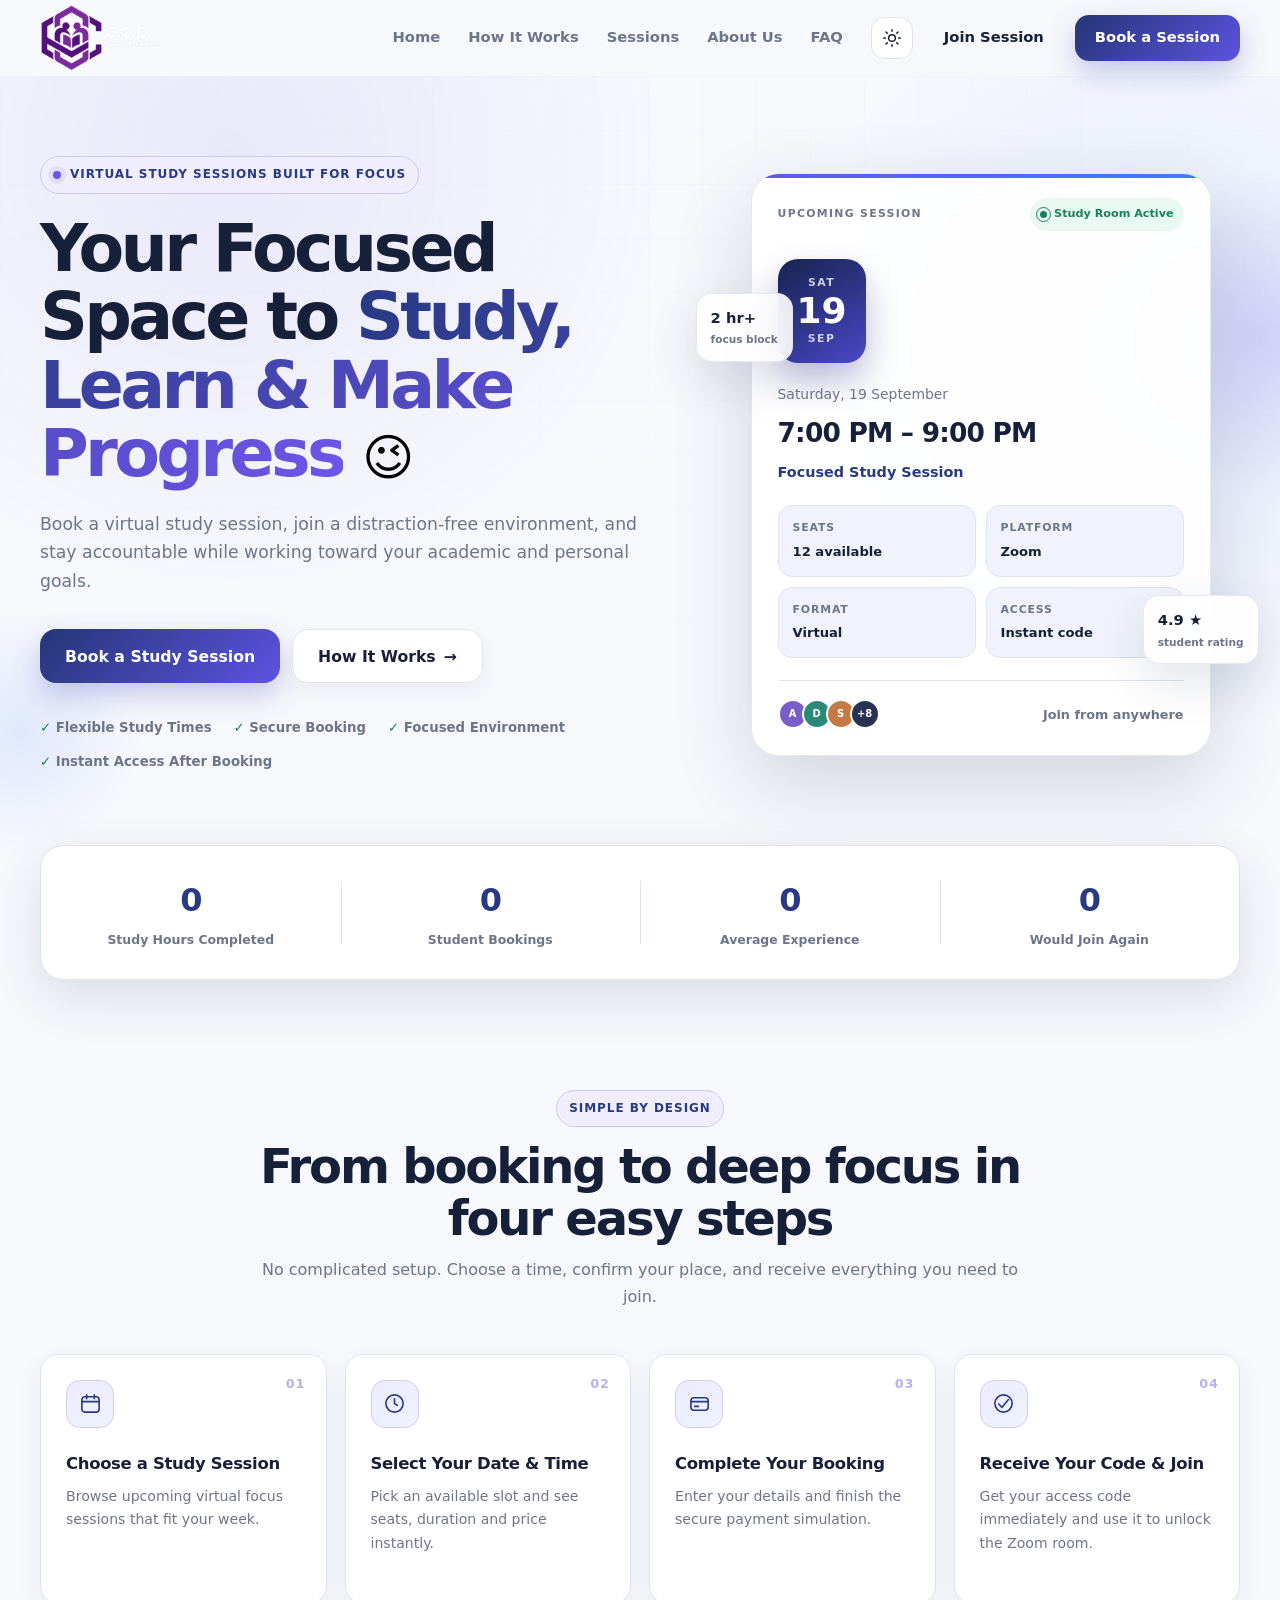
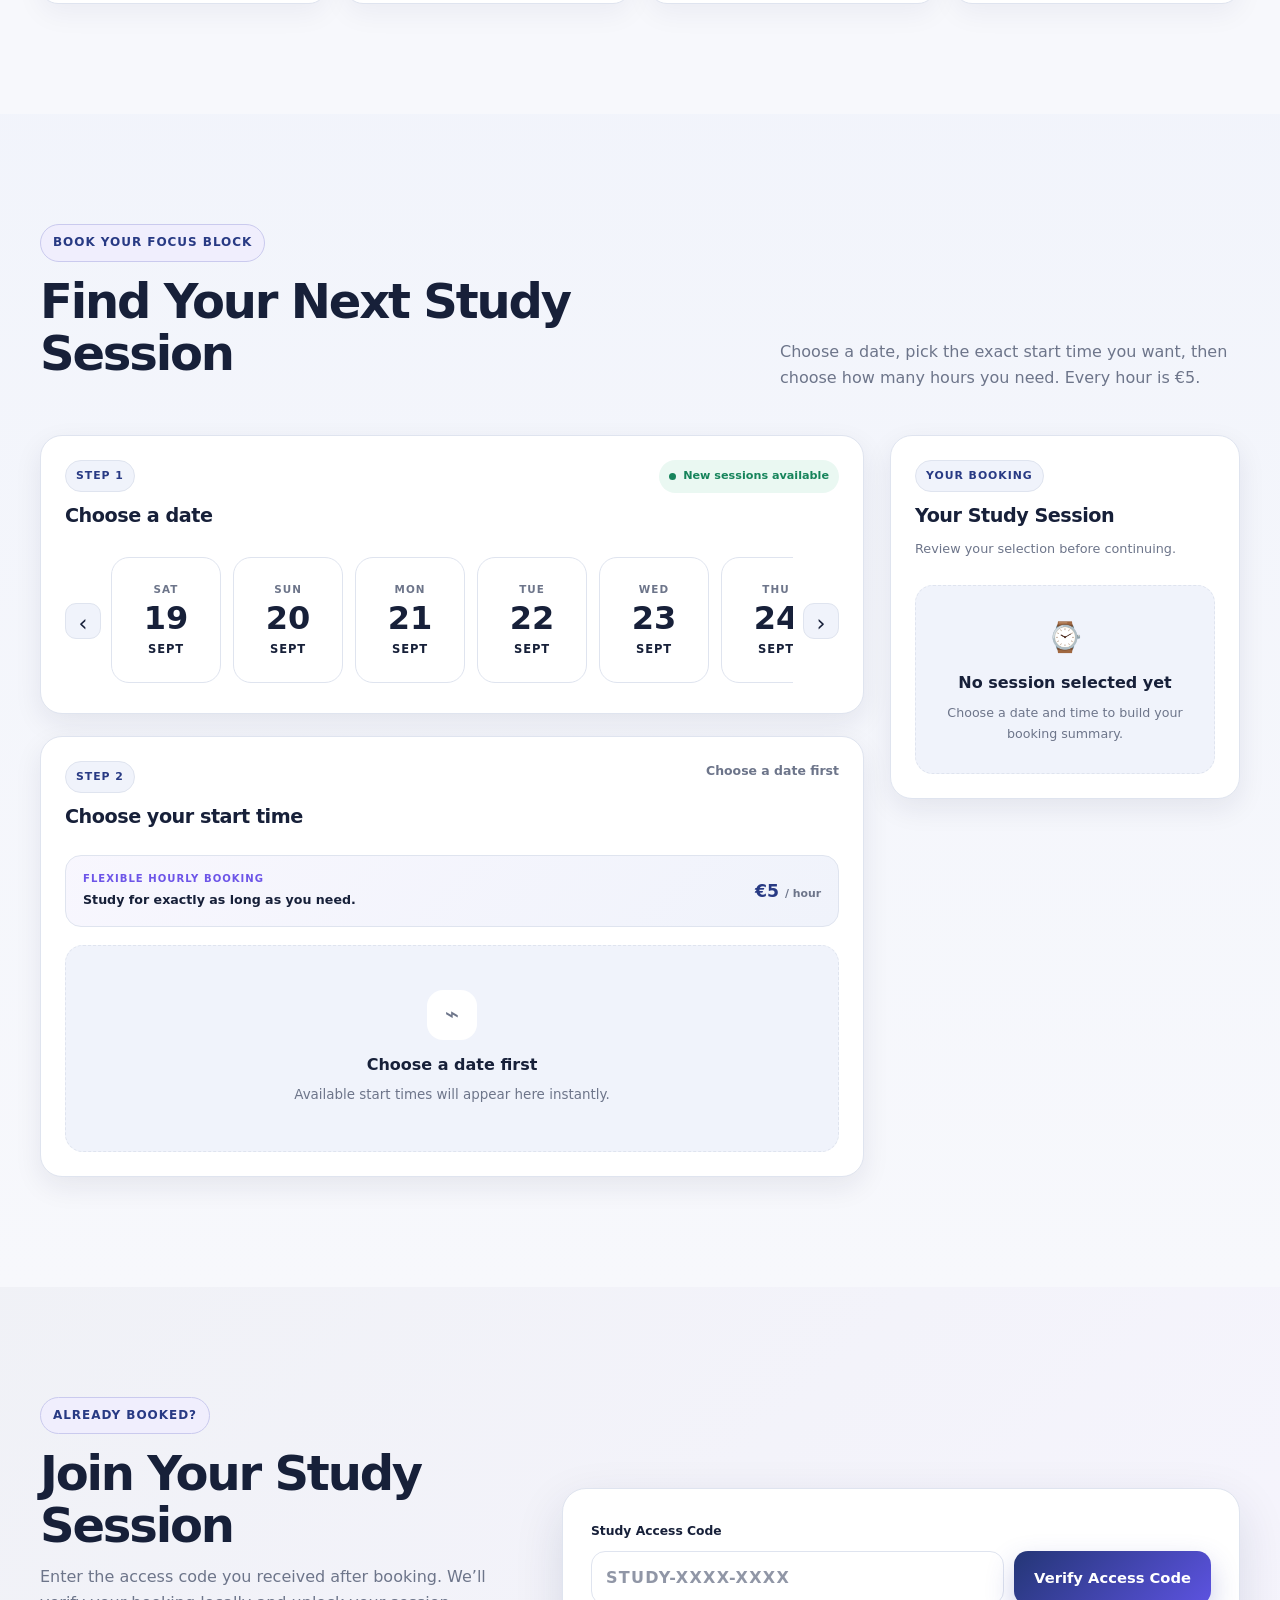
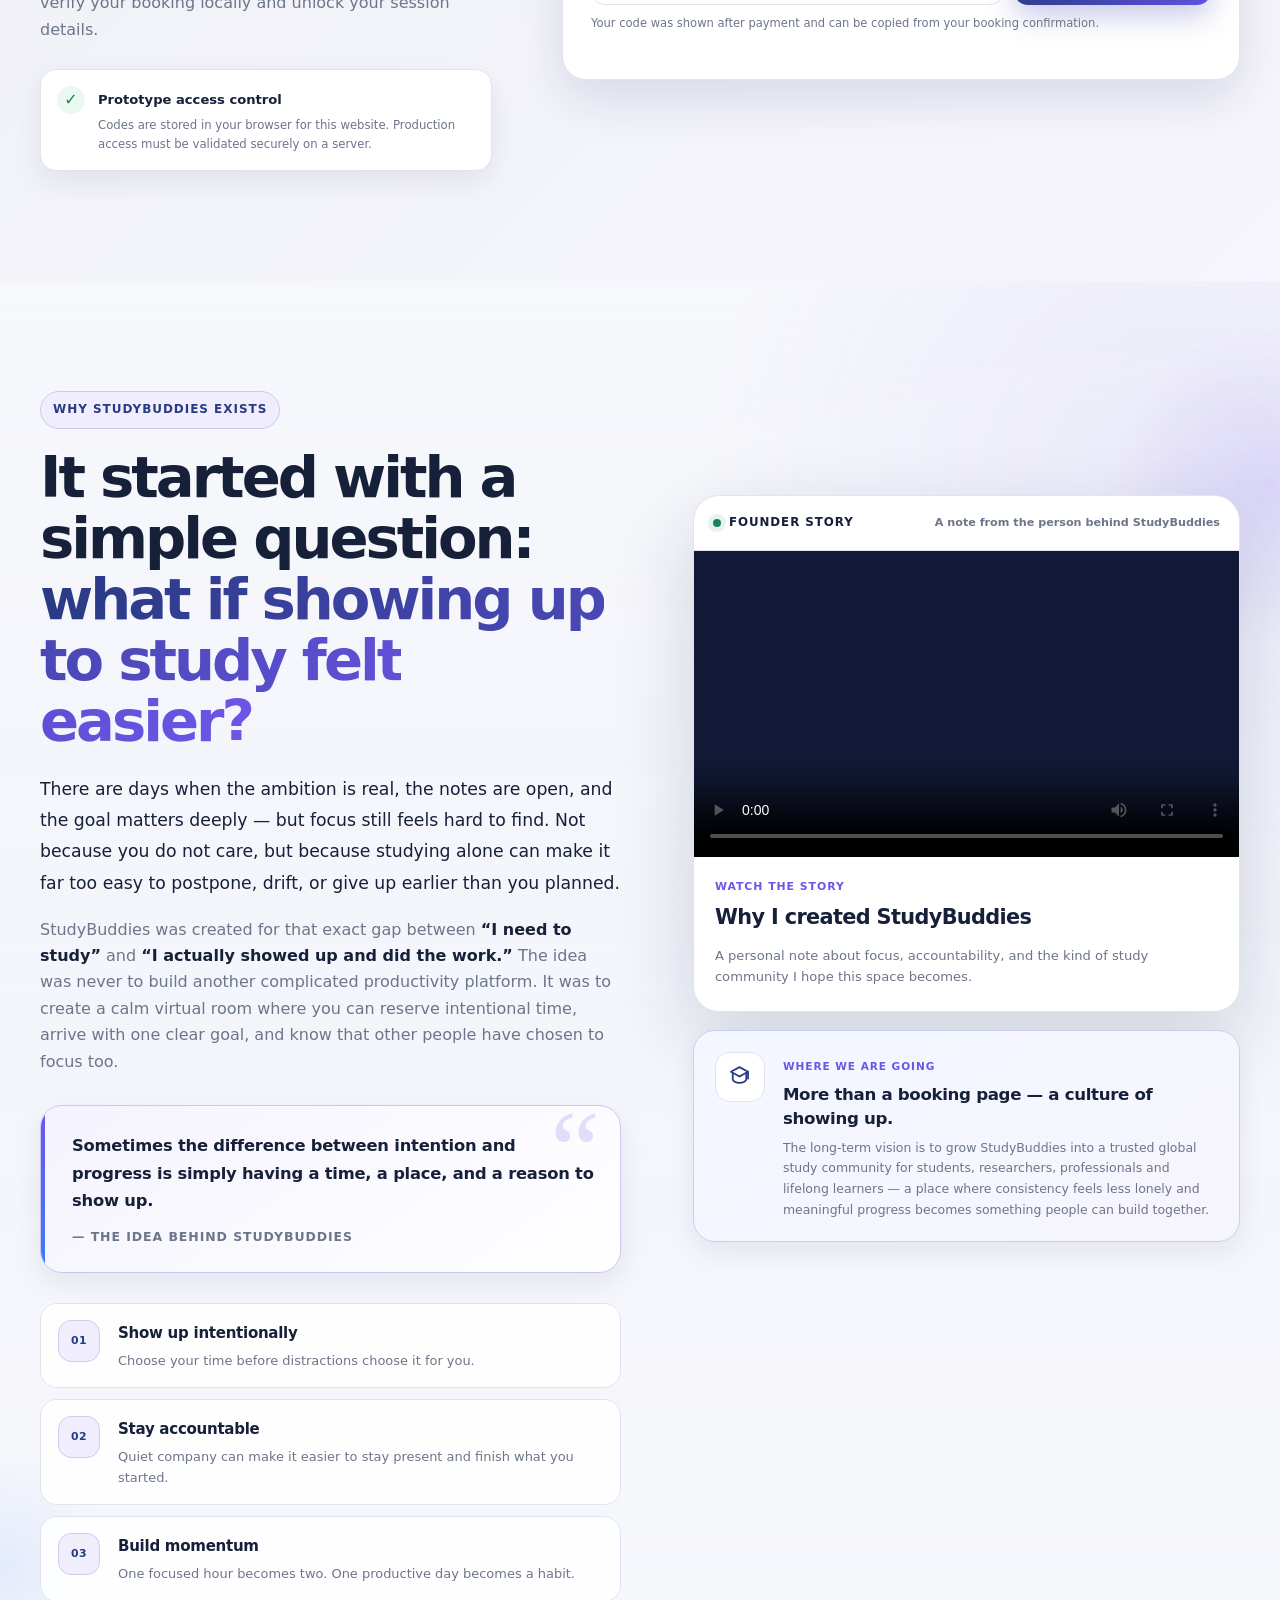
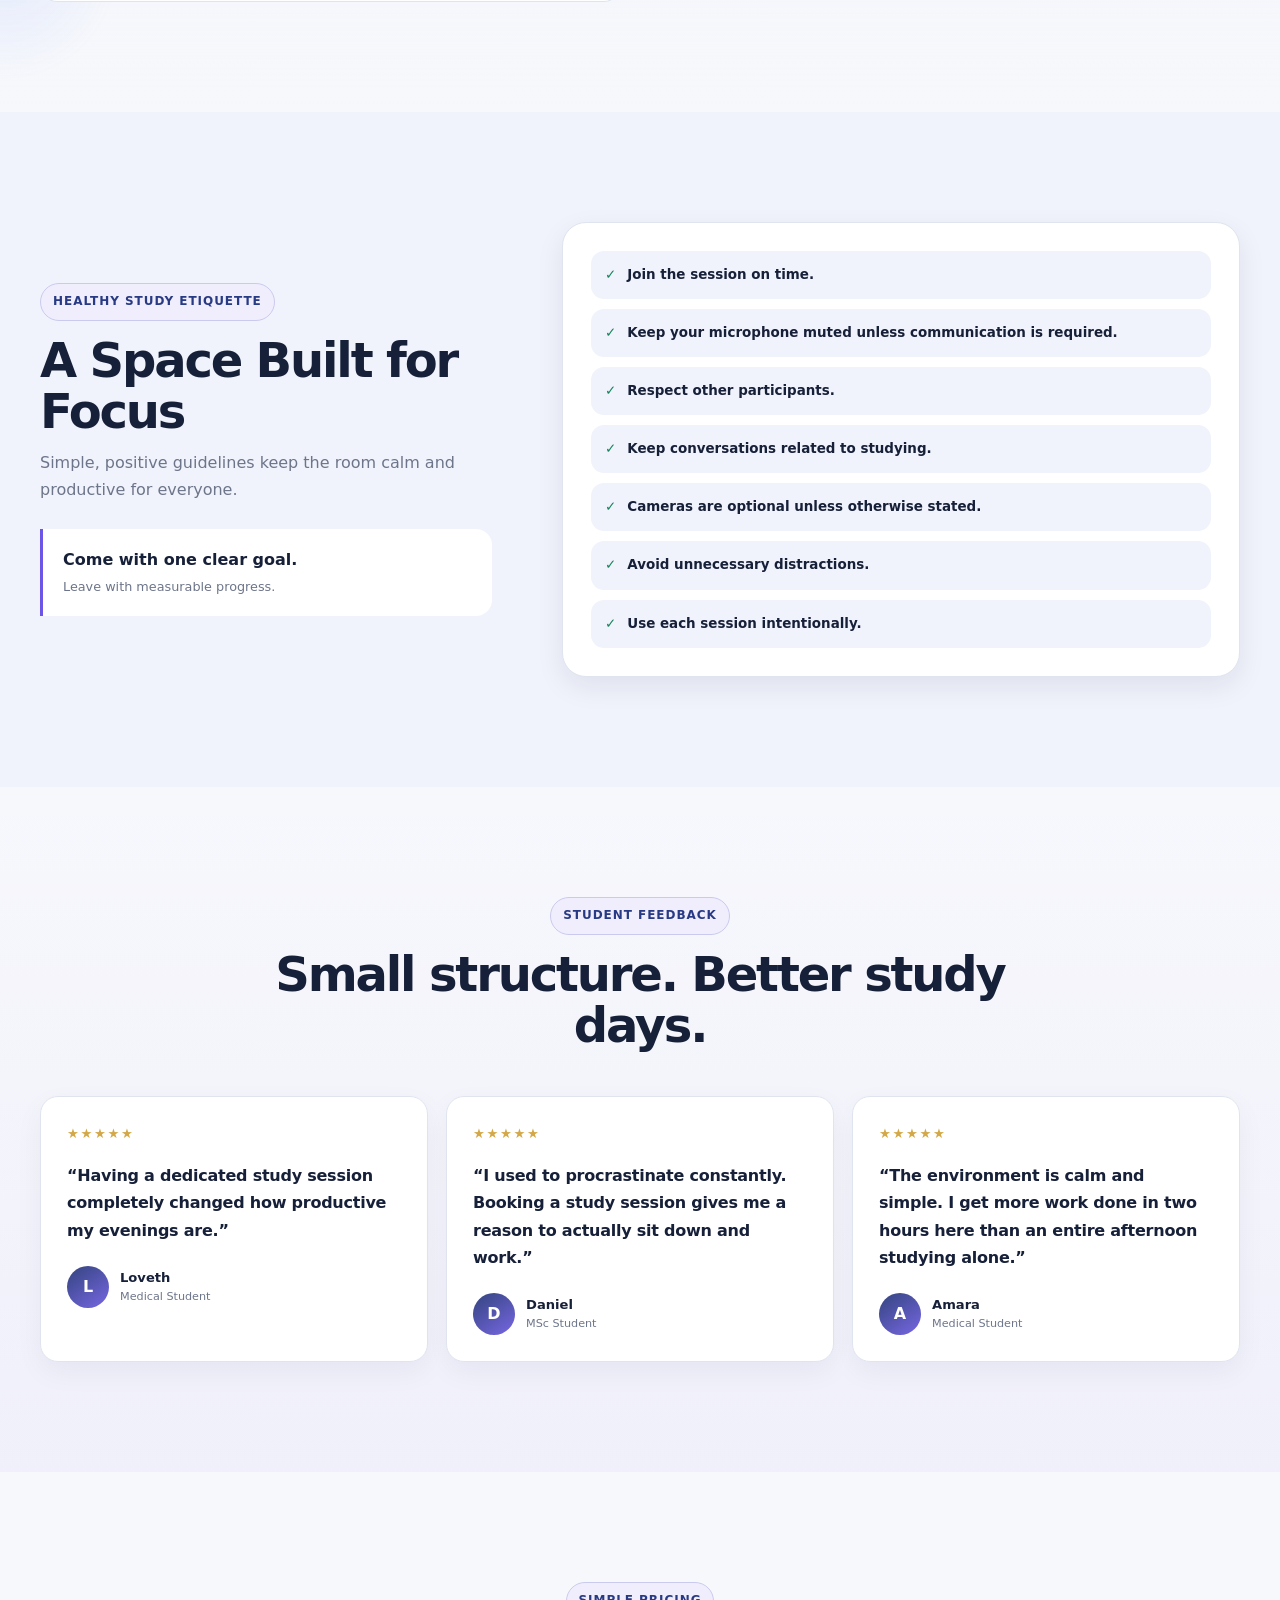
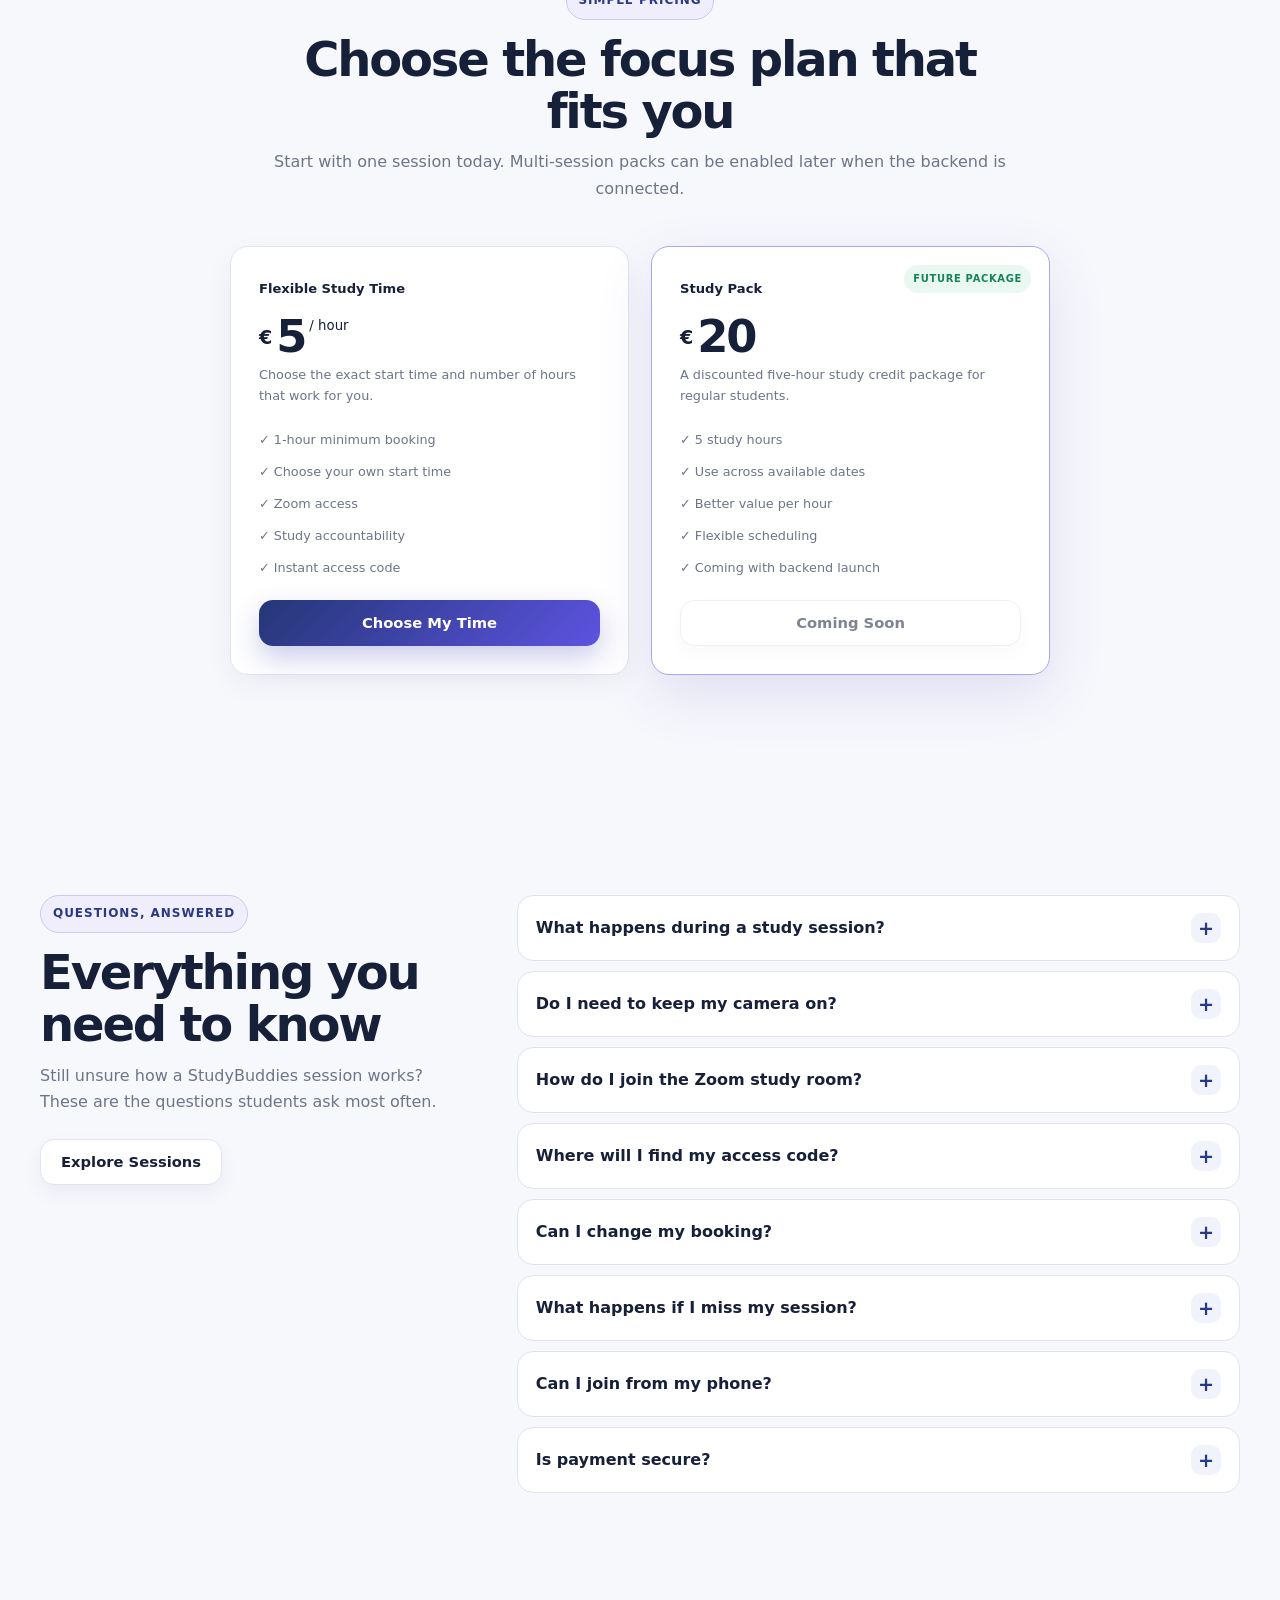
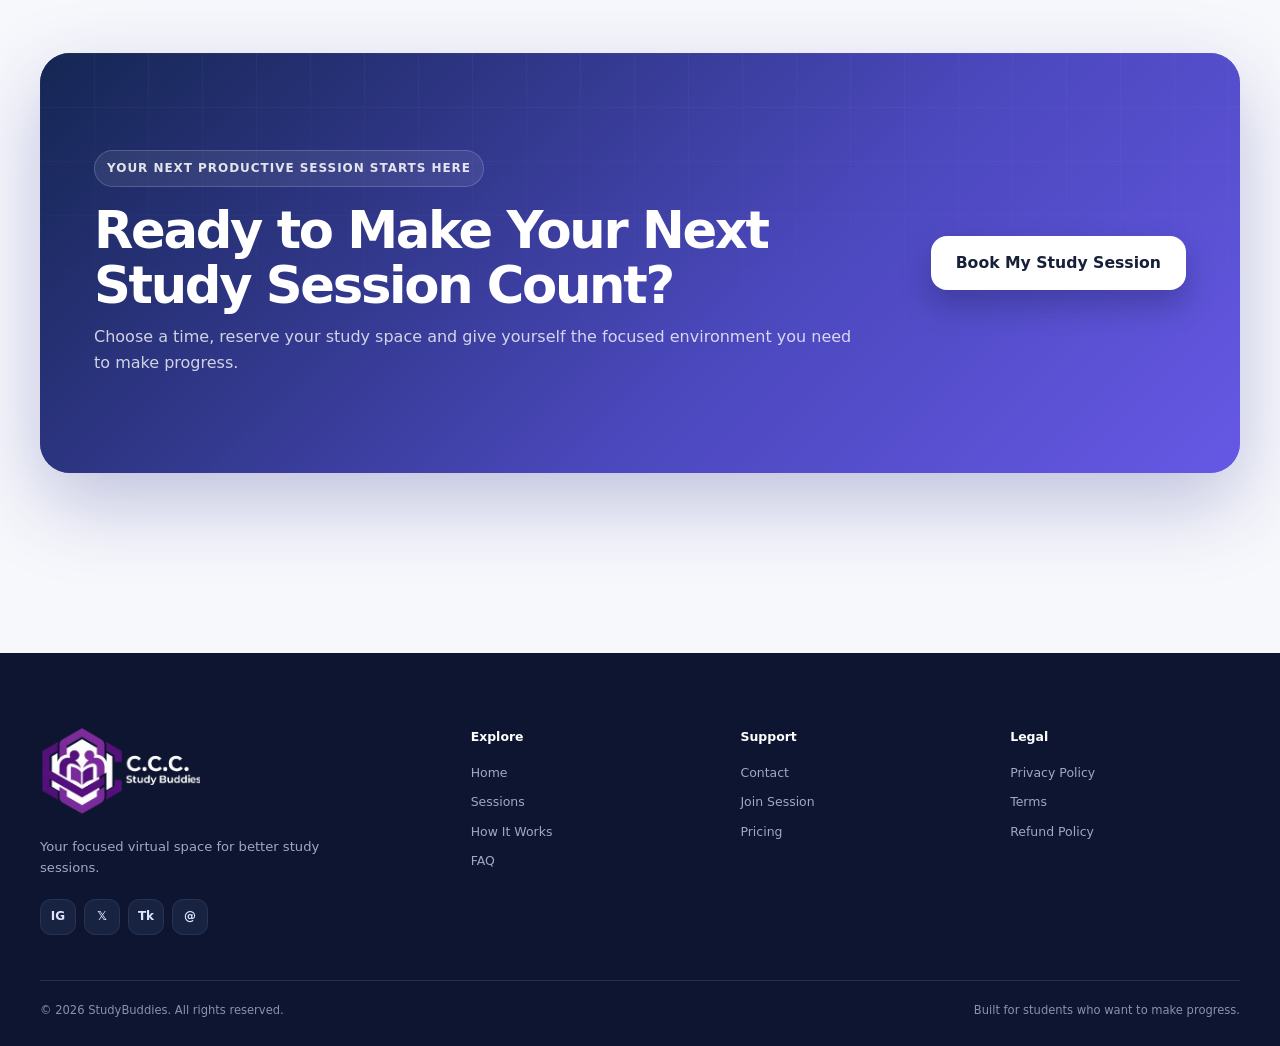
==== commit 5e26b281: "Rename StudySpace to StudyBuddies in index.html" ====
--- a/index.html
+++ b/index.html
@@ -5,7 +5,7 @@
     <meta name="viewport" content="width=device-width, initial-scale=1.0" />
     <meta
       name="description"
-      content="StudySpace helps students book focused virtual study sessions, pay securely, receive an access code, and join a Zoom study room."
+      content="StudyBuddies helps students book focused virtual study sessions, pay securely, receive an access code, and join a Zoom study room."
     />
     <meta name="theme-color" content="#101936" />
     <link rel="icon" type="image/png" href="logo7.png">
@@ -474,7 +474,7 @@
         <div class="about-orb about-orb-two" aria-hidden="true"></div>
         <div class="container about-layout">
           <div class="about-story reveal">
-            <span class="eyebrow">Why StudySpace exists</span>
+            <span class="eyebrow">Why StudyBuddies exists</span>
             <h2>
               It started with a simple question:
               <span>what if showing up to study felt easier?</span>
@@ -487,7 +487,7 @@
               planned.
             </p>
             <p>
-              StudySpace was created for that exact gap between
+              StudyBuddies was created for that exact gap between
               <strong>“I need to study”</strong> and
               <strong>“I actually showed up and did the work.”</strong> The idea
               was never to build another complicated productivity platform. It
@@ -501,7 +501,7 @@
                 Sometimes the difference between intention and progress is
                 simply having a time, a place, and a reason to show up.
               </p>
-              <footer>— The idea behind StudySpace</footer>
+              <footer>— The idea behind StudyBuddies</footer>
             </blockquote>
 
             <div class="about-pillars" aria-label="StudySpace values">
@@ -539,7 +539,7 @@
             <article class="about-video-card">
               <div class="about-video-topline">
                 <span><i></i> Founder story</span>
-                <small>A note from the person behind StudySpace</small>
+                <small>A note from the person behind StudyBuddies</small>
               </div>
               <div class="video-frame">
                 <video
@@ -558,7 +558,7 @@
               <div class="video-caption">
                 <div>
                   <span class="video-caption-label">Watch the story</span>
-                  <h3>Why I created StudySpace</h3>
+                  <h3>Why I created StudyBuddies</h3>
                 </div>
                 <p>
                   A personal note about focus, accountability, and the kind of
@@ -581,7 +581,7 @@
                 <span>Where we are going</span>
                 <h3>More than a booking page — a culture of showing up.</h3>
                 <p>
-                  The long-term vision is to grow StudySpace into a trusted
+                  The long-term vision is to grow StudyBuddies into a trusted
                   global study community for students, researchers,
                   professionals and lifelong learners — a place where
                   consistency feels less lonely and meaningful progress becomes
@@ -733,7 +733,7 @@
             <span class="eyebrow">Questions, answered</span>
             <h2>Everything you need to know</h2>
             <p>
-              Still unsure how a StudySpace session works? These are the
+              Still unsure how a StudyBuddies session works? These are the
               questions students ask most often.
             </p>
             <a class="btn btn-secondary" href="#sessions">Explore Sessions</a>
@@ -930,7 +930,7 @@
         </div>
       </div>
       <div class="container footer-bottom">
-        <span>© 2026 StudySpace. All rights reserved.</span
+        <span>© 2026 StudyBuddies. All rights reserved.</span
         ><span>Built for students who want to make progress.</span>
       </div>
     </footer>
@@ -1007,7 +1007,7 @@
           </div>
           <label class="check-row"
             ><input id="guidelines" name="guidelines" type="checkbox" /><span
-              >I agree to respect the StudySpace focus-room guidelines.</span
+              >I agree to respect the StudyBuddies focus-room guidelines.</span
             ></label
           ><span
             class="error checkbox-error"
